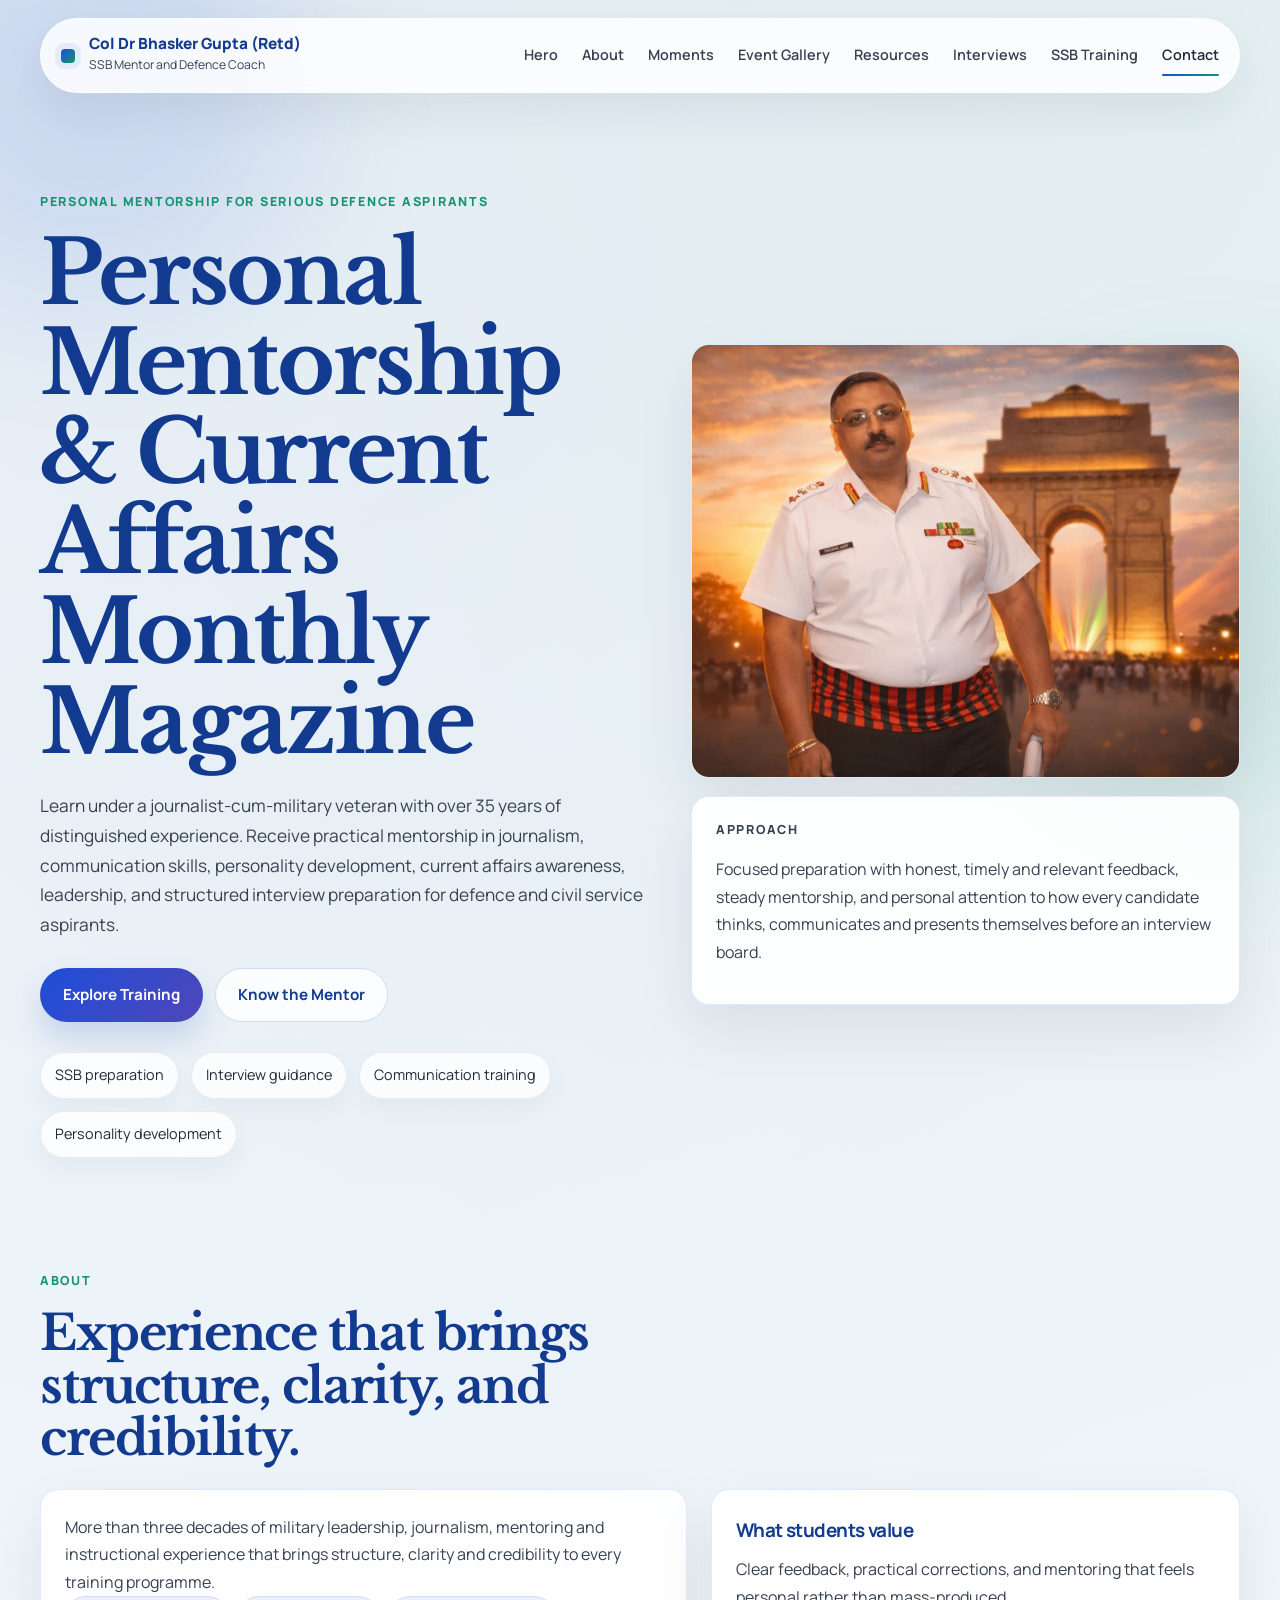
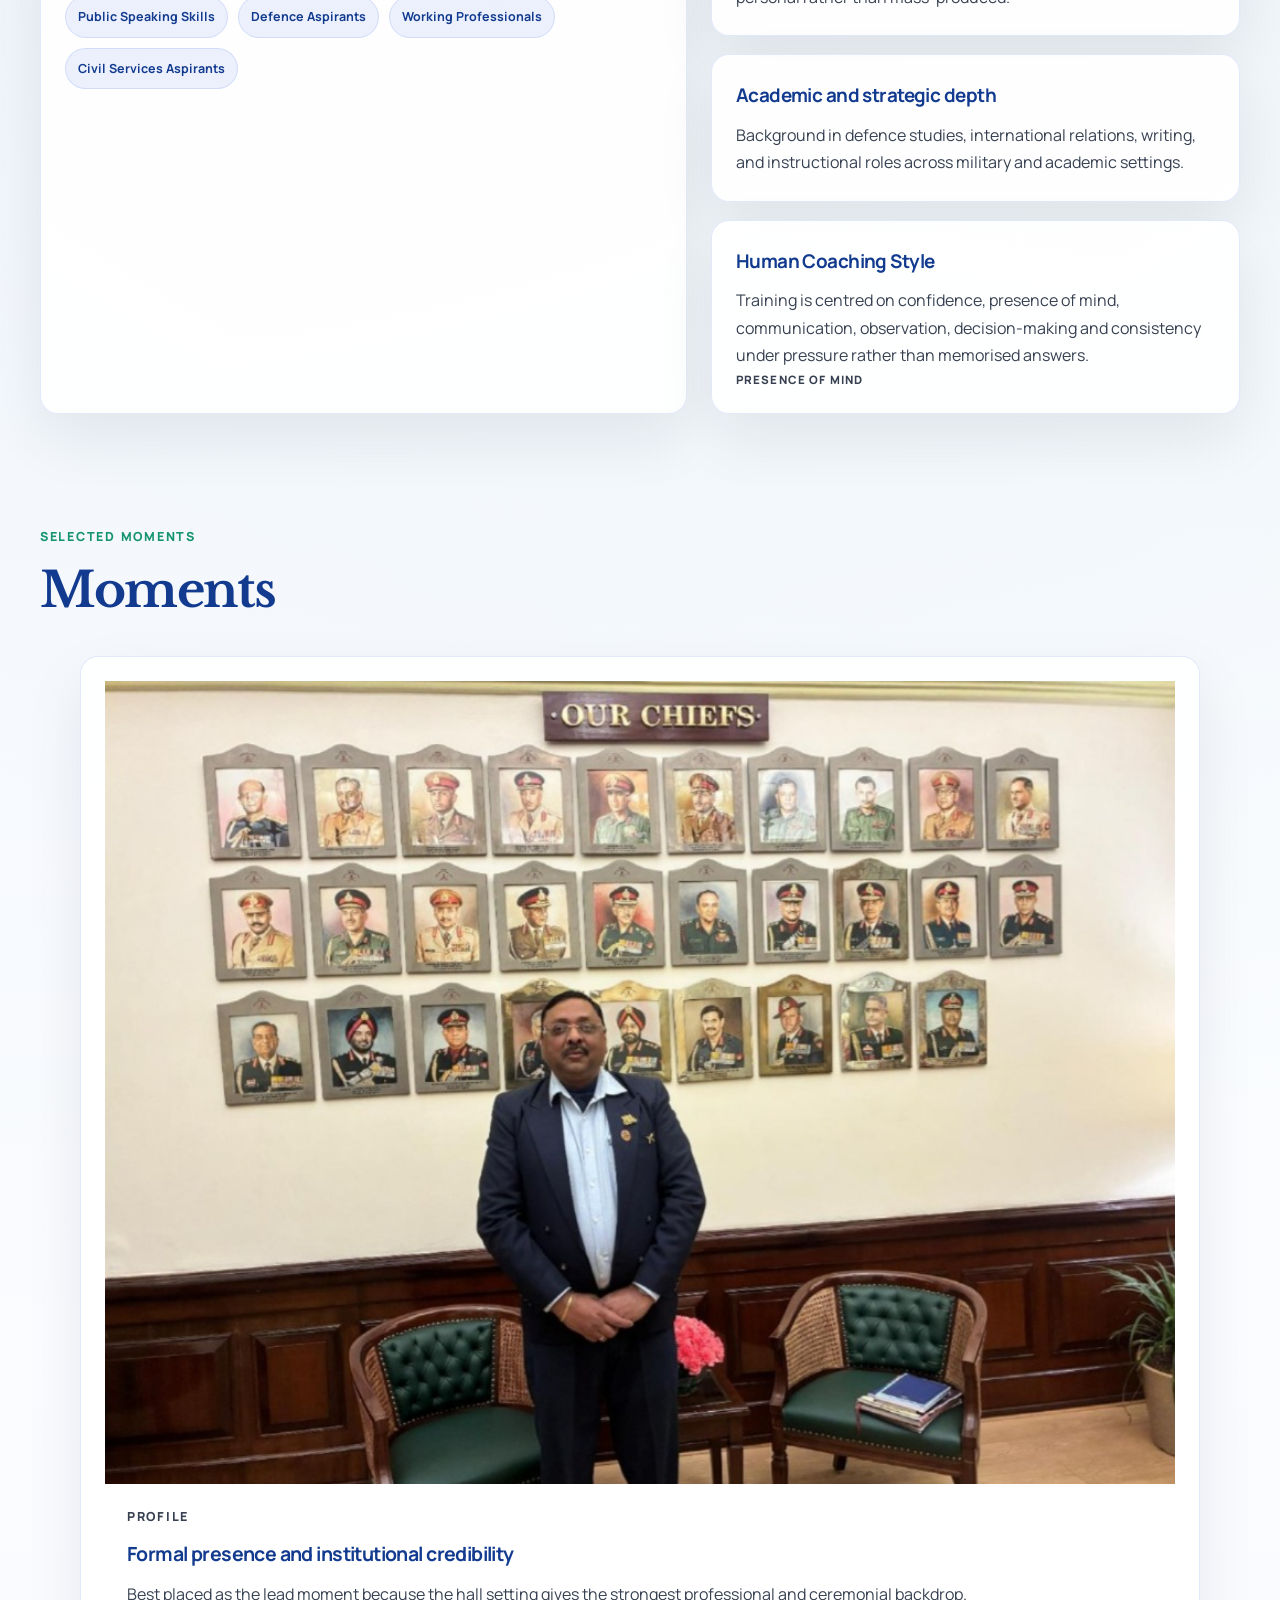
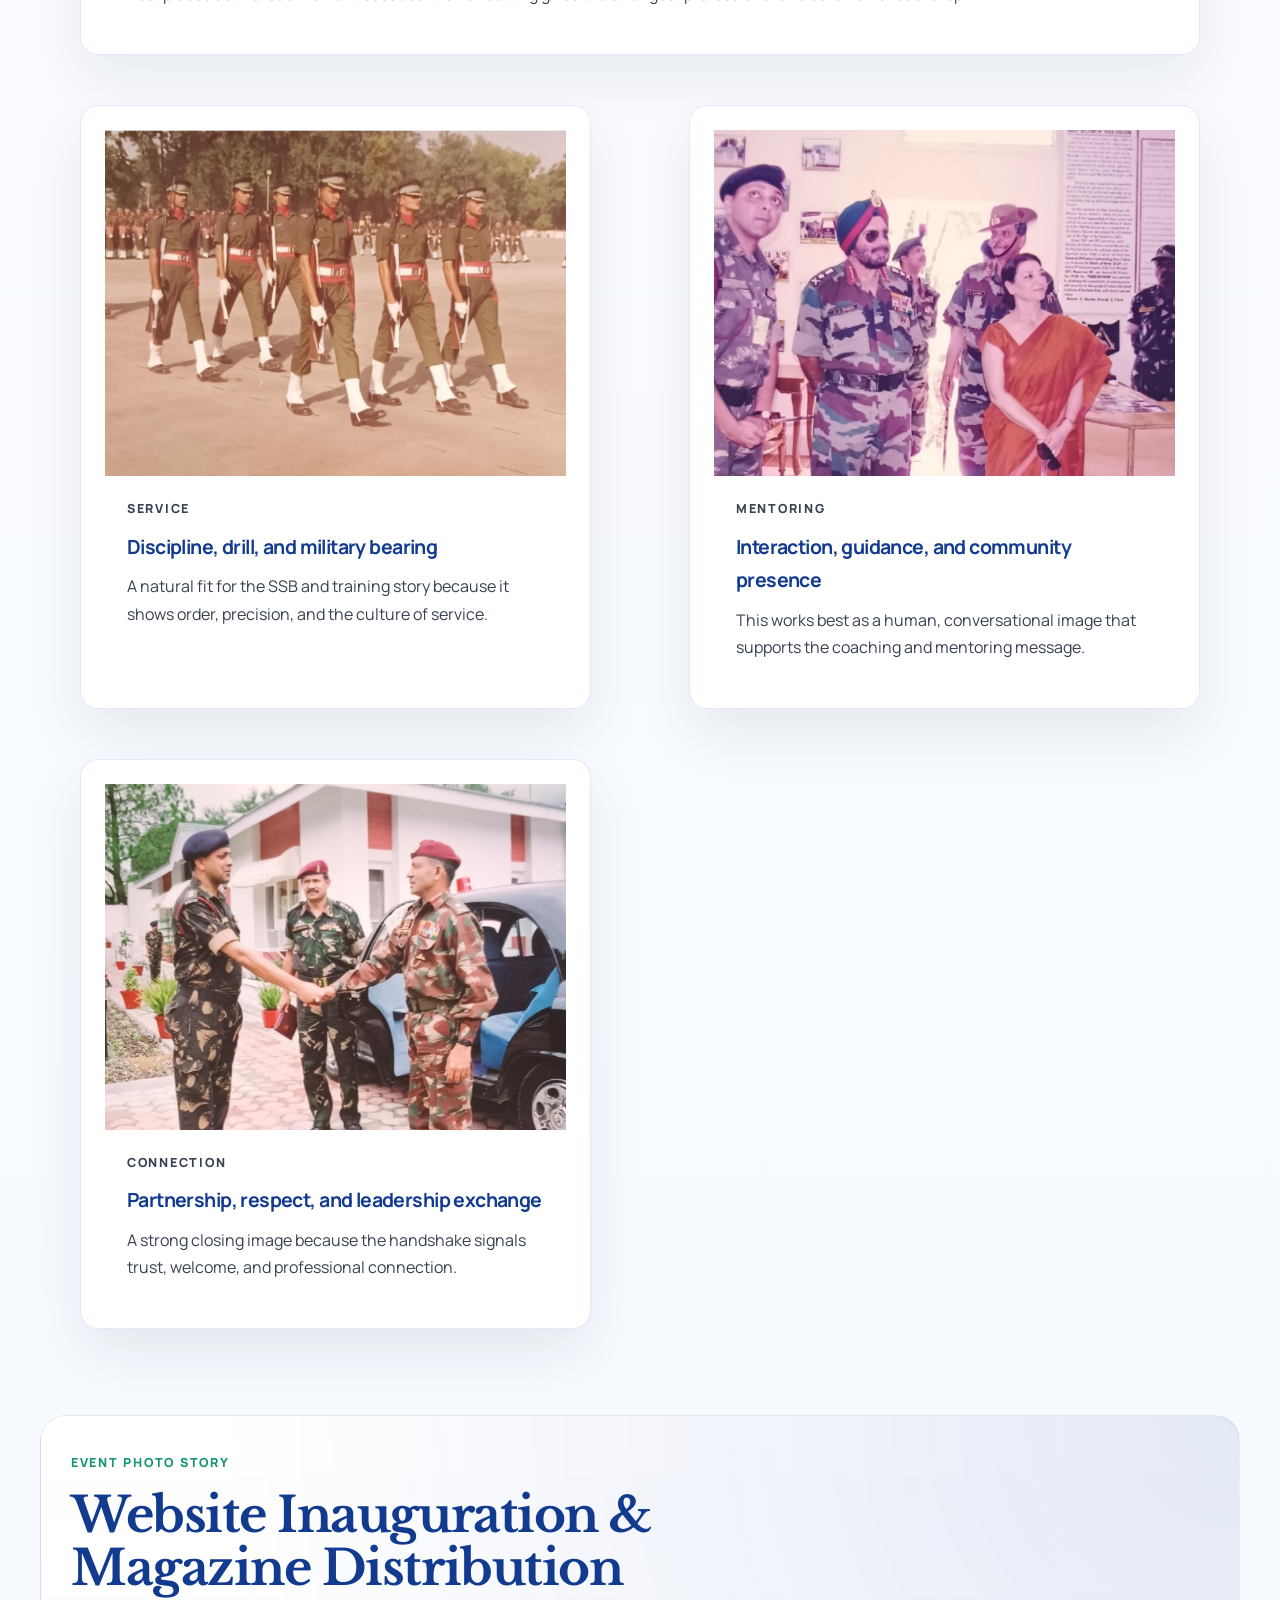
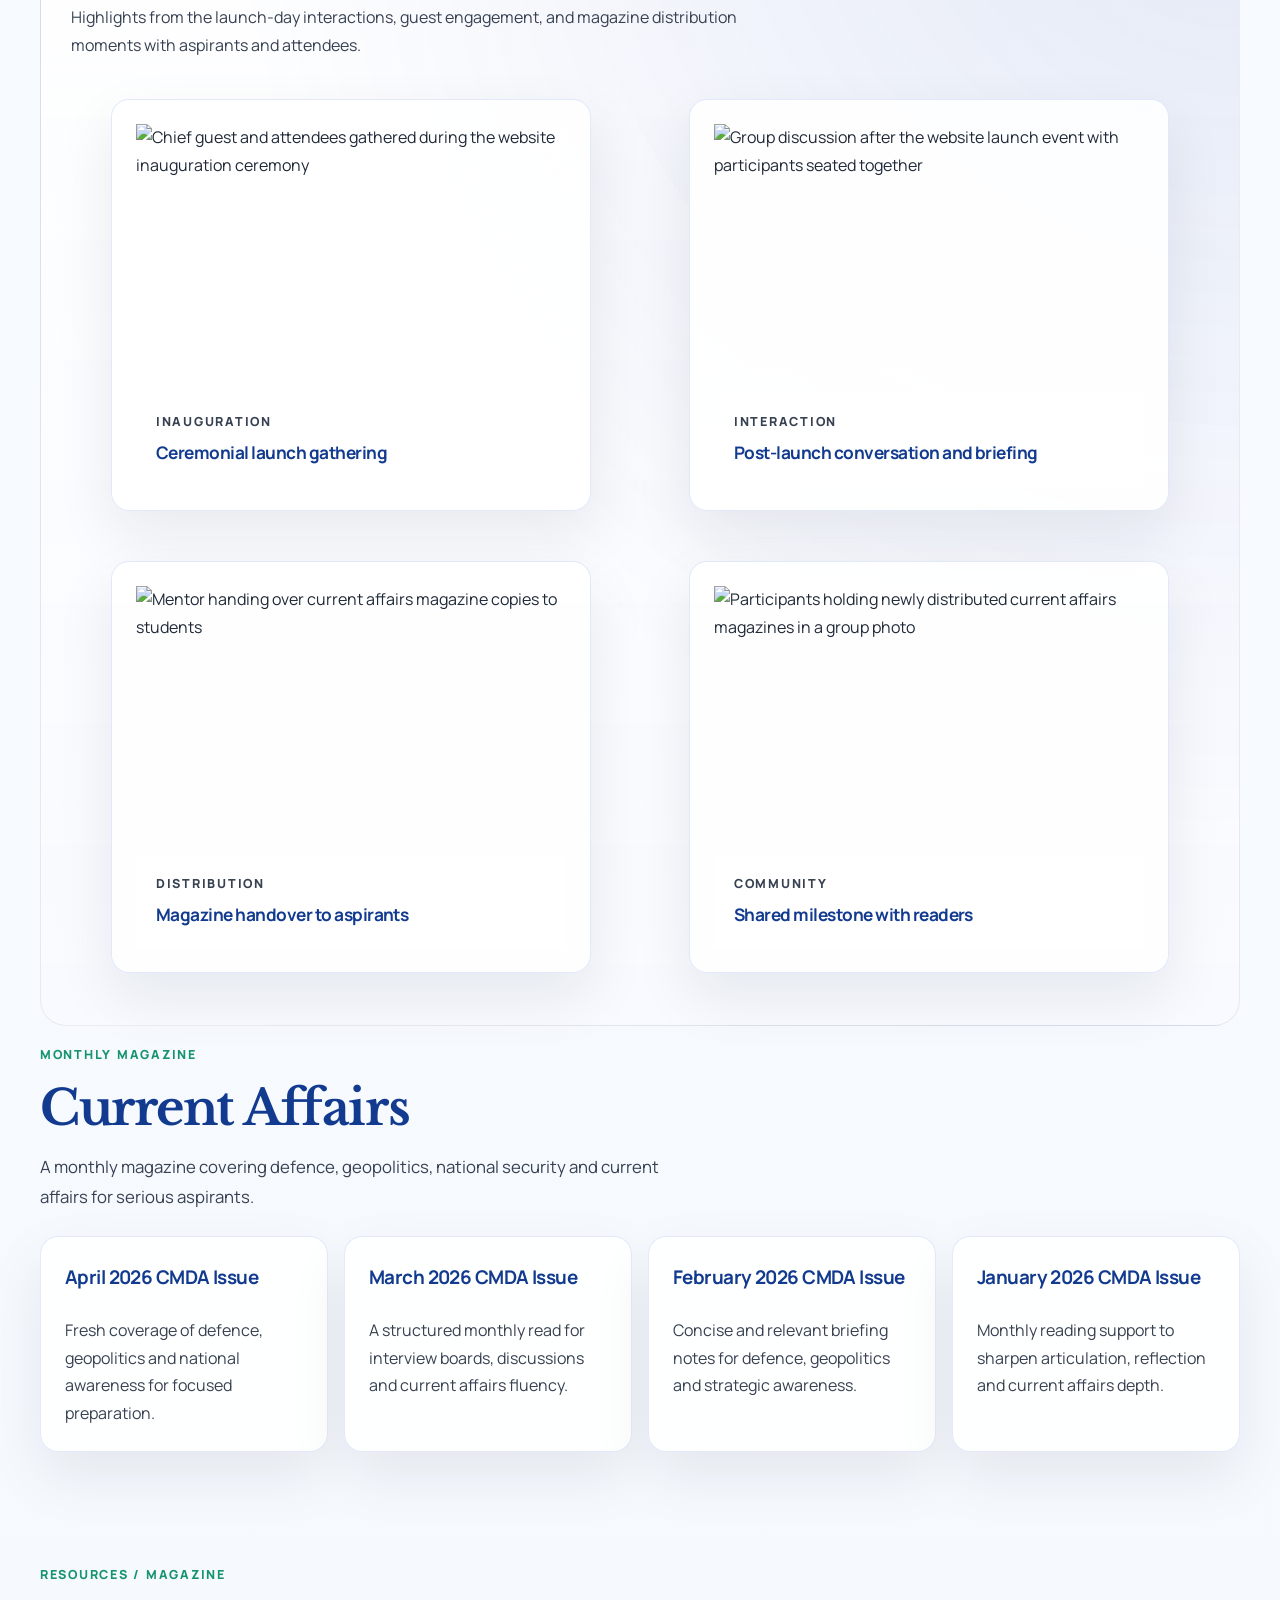
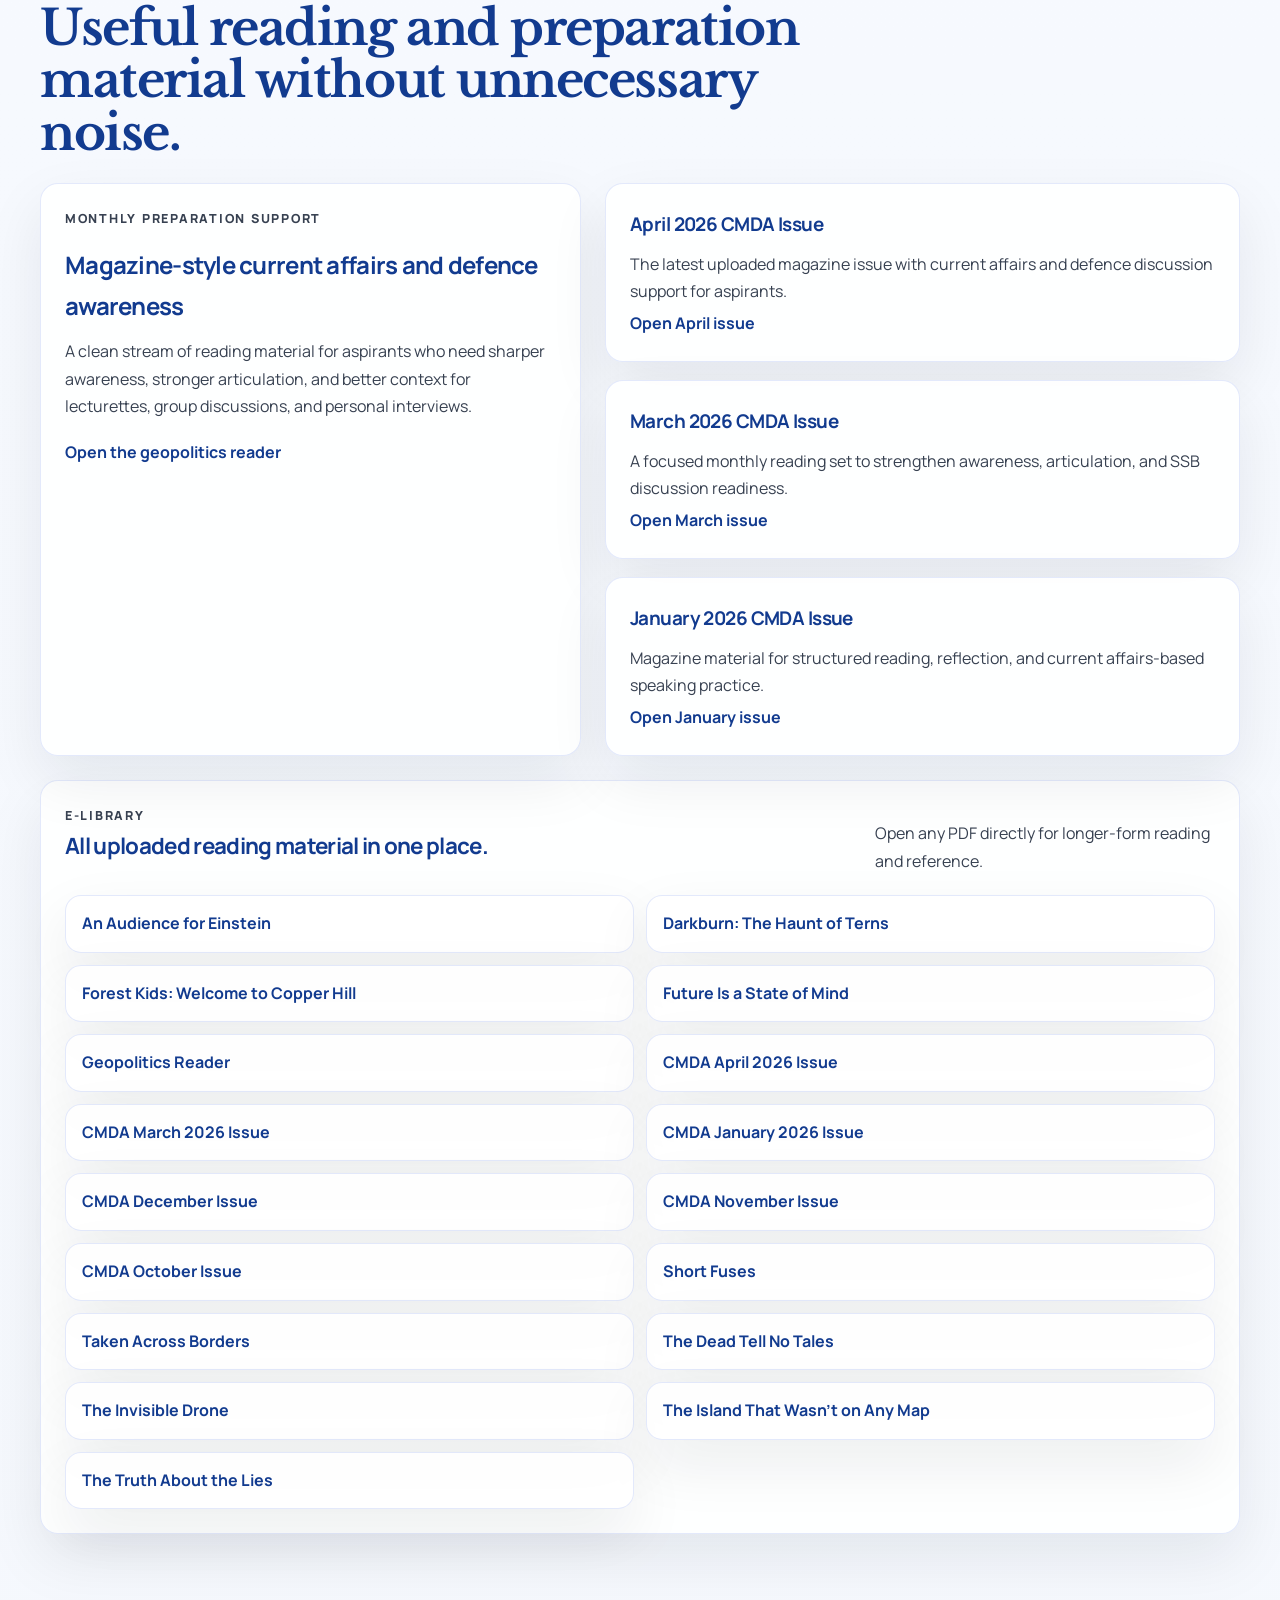
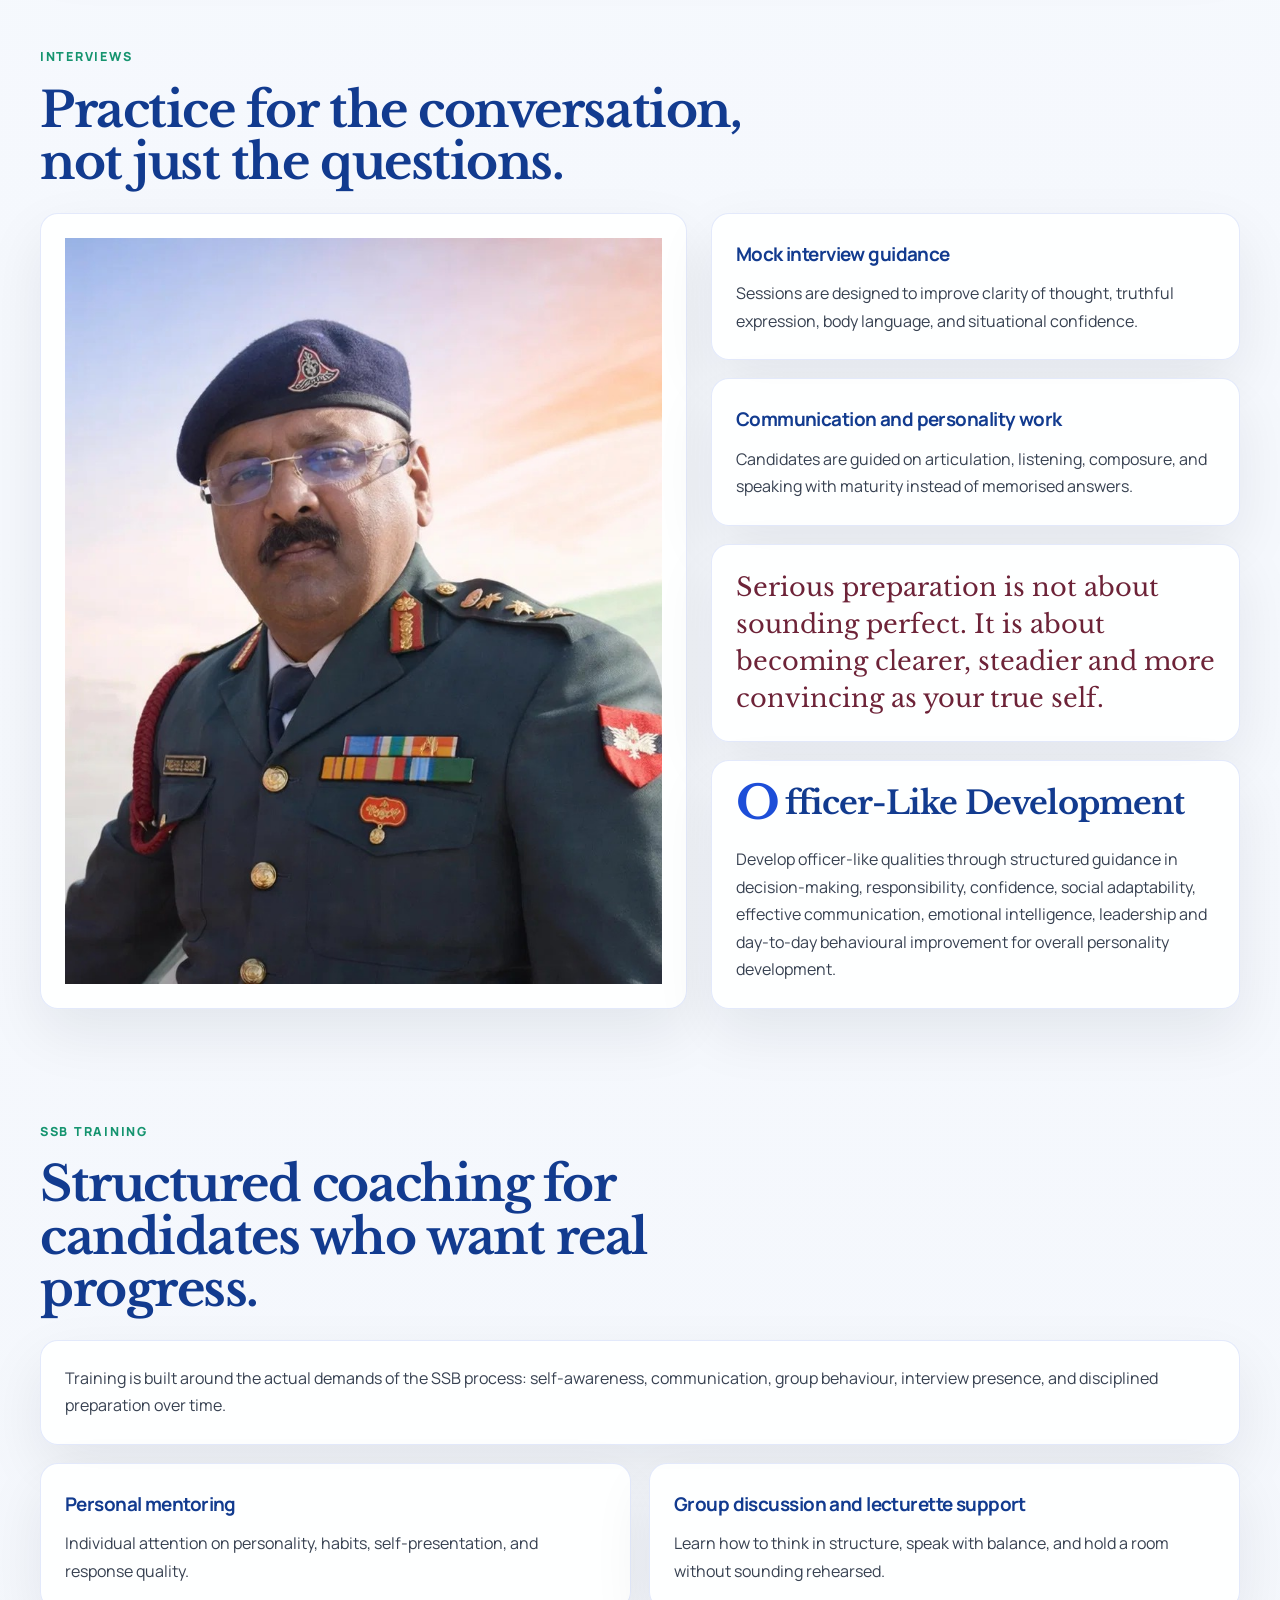
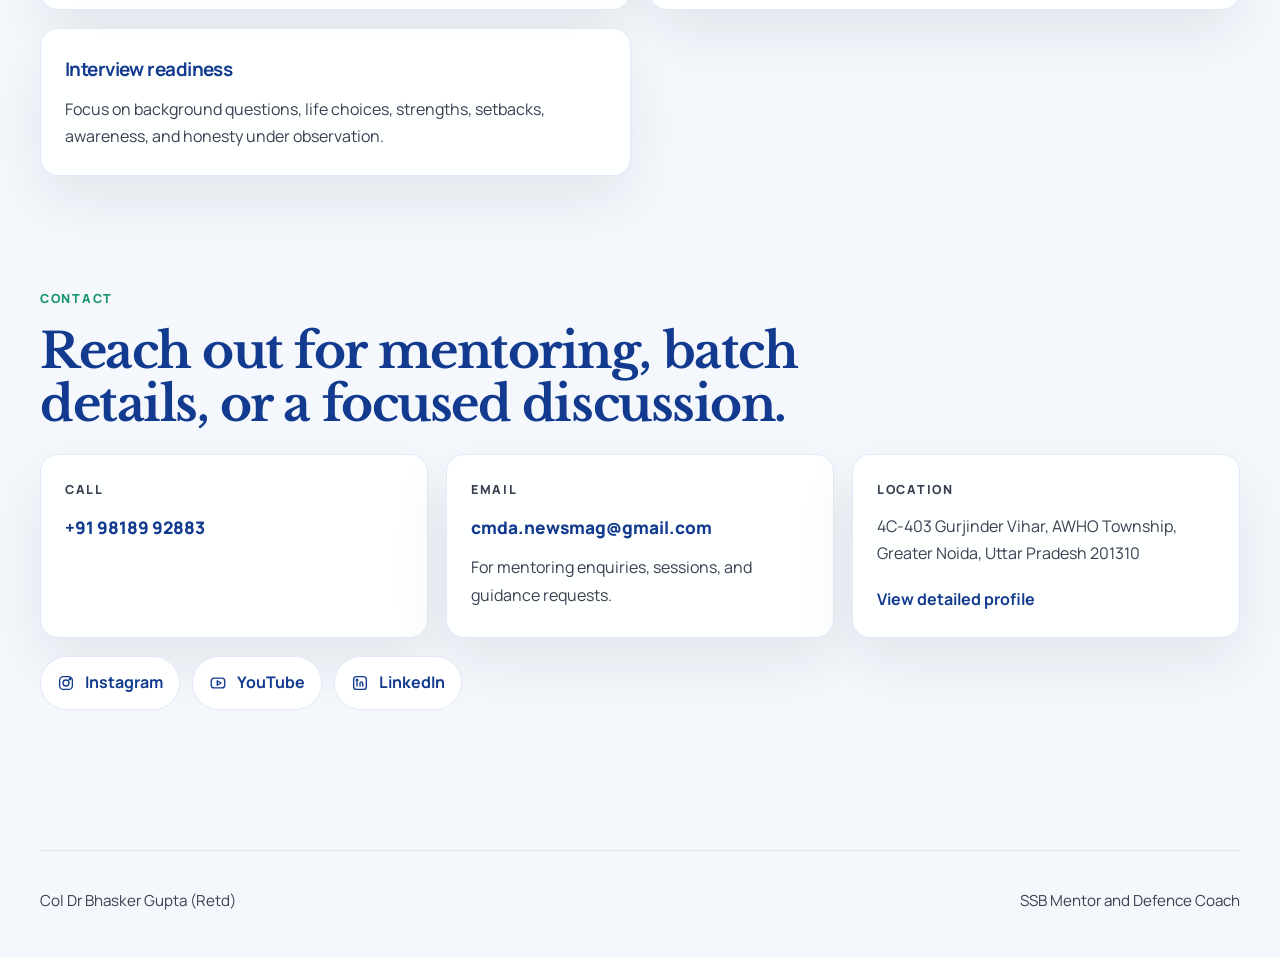
==== index.html @ 3f0e27e3 "Add inauguration and magazine distribution gallery section" ====
<!doctype html>
<html lang="en">
  <head>
    <meta charset="utf-8" />
    <meta name="viewport" content="width=device-width, initial-scale=1" />
    <title>Col Dr Bhasker Gupta (Retd) | SSB Mentor &amp; Defence Coach</title>
    <meta
      name="description"
      content="Premium defence coaching website for Col Dr Bhasker Gupta (Retd), focused on SSB preparation, interview guidance, communication training, and personality development."
    />
    <link rel="preconnect" href="https://fonts.googleapis.com" />
    <link rel="preconnect" href="https://fonts.gstatic.com" crossorigin />
    <link
      href="https://fonts.googleapis.com/css2?family=Libre+Baskerville:wght@400;700&family=Manrope:wght@400;500;600;700;800&display=swap"
      rel="stylesheet"
    />
    <link rel="stylesheet" href="styles.css" />
  </head>
  <body>
    <div class="page-shell">
      <header class="site-header">
        <a class="brand" href="#hero" aria-label="Col Dr Bhasker Gupta home">
          <span class="brand-mark"></span>
          <span class="brand-text">
            <strong>Col Dr Bhasker Gupta (Retd)</strong>
            <span>SSB Mentor and Defence Coach</span>
          </span>
        </a>

        <nav class="site-nav" aria-label="Primary navigation">
          <a href="#hero">Hero</a>
          <a href="#about">About</a>
          <a href="#moments">Moments</a>
          <a href="#inauguration-gallery">Event Gallery</a>
          <a href="#resources">Resources</a>
          <a href="#interviews">Interviews</a>
          <a href="#training">SSB Training</a>
          <a href="#contact">Contact</a>
        </nav>

      </header>

      <main>
        <section id="hero" class="hero-section reveal">
          <div class="hero-copy">
            <p class="eyebrow">Personal mentorship for serious defence aspirants</p>
            <h1>Personal Mentorship &amp; Current Affairs Monthly Magazine</h1>
            <p class="hero-lead">
              Learn under a journalist-cum-military veteran with over 35 years
              of distinguished experience. Receive practical mentorship in
              journalism, communication skills, personality development,
              current affairs awareness, leadership, and structured interview
              preparation for defence and civil service aspirants.
            </p>

            <div class="hero-actions">
              <a class="button button-primary" href="#training">Explore Training</a>
              <a class="button button-secondary" href="#about">Know the Mentor</a>
            </div>

            <div class="hero-notes" aria-label="Key focus areas">
              <span>SSB preparation</span>
              <span>Interview guidance</span>
              <span>Communication training</span>
              <span>Personality development</span>
            </div>
          </div>

          <div class="hero-visual">
            <div class="portrait-card">
              <img
                src="images/profile.jpeg"
                alt="Col Dr Bhasker Gupta (Retd) in military uniform"
              />
              <div class="portrait-caption">
                <p>Guidance shaped by service, teaching, and defence studies.</p>
              </div>
            </div>

            <aside class="hero-side-note">
              <p class="mini-label">Approach</p>
              <p>
                Focused preparation with honest, timely and relevant feedback,
                steady mentorship, and personal attention to how every
                candidate thinks, communicates and presents themselves before
                an interview board.
              </p>
            </aside>
          </div>
        </section>

        <section id="about" class="about-section reveal">
          <div class="section-heading">
            <p class="eyebrow">About</p>
            <h2>Experience that brings structure, clarity, and credibility.</h2>
          </div>

          <div class="about-grid">
            <article class="about-story card">
              <p>
                More than three decades of military leadership, journalism,
                mentoring and instructional experience that brings structure,
                clarity and credibility to every training programme.
              </p>
              <div class="tag-list" aria-label="Audience groups">
                <span>Public Speaking Skills</span>
                <span>Defence Aspirants</span>
                <span>Working Professionals</span>
                <span>Civil Services Aspirants</span>
              </div>
            </article>

            <div class="about-details">
              <article class="detail-card card">
                <h3>What students value</h3>
                <p>
                  Clear feedback, practical corrections, and mentoring that feels
                  personal rather than mass-produced.
                </p>
              </article>
              <article class="detail-card card accent-emerald">
                <h3>Academic and strategic depth</h3>
                <p>
                  Background in defence studies, international relations, writing,
                  and instructional roles across military and academic settings.
                </p>
              </article>
              <article class="detail-card card accent-maroon">
                <h3>Human Coaching Style</h3>
                <p>
                  Training is centred on confidence, presence of mind,
                  communication, observation, decision-making and consistency
                  under pressure rather than memorised answers.
                </p>
                <p class="card-note">Presence of Mind</p>
              </article>
            </div>
          </div>
        </section>

        <section id="moments" class="moments-section reveal">
          <div class="section-heading">
            <p class="eyebrow">Selected Moments</p>
            <h2>Moments</h2>
          </div>

          <div class="moments-grid">
            <figure class="moment-card card featured">
              <img
                src="images/hall.jpeg"
                alt="Col Dr Bhasker Gupta standing in a hall with portraits of chiefs behind him"
                loading="lazy"
              />
              <figcaption>
                <p class="mini-label">Profile</p>
                <h3>Formal presence and institutional credibility</h3>
                <p>
                  Best placed as the lead moment because the hall setting gives the
                  strongest professional and ceremonial backdrop.
                </p>
              </figcaption>
            </figure>

            <figure class="moment-card card">
              <img
                src="images/army.jpeg"
                alt="Cadets marching in formation during a military parade"
                loading="lazy"
              />
              <figcaption>
                <p class="mini-label">Service</p>
                <h3>Discipline, drill, and military bearing</h3>
                <p>
                  A natural fit for the SSB and training story because it shows order,
                  precision, and the culture of service.
                </p>
              </figcaption>
            </figure>

            <figure class="moment-card card">
              <img
                src="images/group%20(1).jpeg"
                alt="Bhasker Gupta with officers and a civilian guest in an indoor setting"
                loading="lazy"
              />
              <figcaption>
                <p class="mini-label">Mentoring</p>
                <h3>Interaction, guidance, and community presence</h3>
                <p>
                  This works best as a human, conversational image that supports the
                  coaching and mentoring message.
                </p>
              </figcaption>
            </figure>

            <figure class="moment-card card">
              <img
                src="images/hand.jpeg"
                alt="Handshake between two uniformed officers beside a vehicle"
                loading="lazy"
              />
              <figcaption>
                <p class="mini-label">Connection</p>
                <h3>Partnership, respect, and leadership exchange</h3>
                <p>
                  A strong closing image because the handshake signals trust, welcome,
                  and professional connection.
                </p>
              </figcaption>
            </figure>
          </div>
        </section>

        <section id="inauguration-gallery" class="event-gallery-section reveal">
          <div class="section-heading">
            <p class="eyebrow">Event Photo Story</p>
            <h2>Website Inauguration &amp; Magazine Distribution</h2>
            <p class="section-copy">
              Highlights from the launch-day interactions, guest engagement, and
              magazine distribution moments with aspirants and attendees.
            </p>
          </div>

          <div class="event-gallery-grid">
            <figure class="event-photo-card card">
              <img
                src="images/website-inauguration-01.jpeg"
                alt="Chief guest and attendees gathered during the website inauguration ceremony"
                loading="lazy"
              />
              <figcaption>
                <p class="mini-label">Inauguration</p>
                <h3>Ceremonial launch gathering</h3>
              </figcaption>
            </figure>

            <figure class="event-photo-card card">
              <img
                src="images/website-inauguration-02.jpeg"
                alt="Group discussion after the website launch event with participants seated together"
                loading="lazy"
              />
              <figcaption>
                <p class="mini-label">Interaction</p>
                <h3>Post-launch conversation and briefing</h3>
              </figcaption>
            </figure>

            <figure class="event-photo-card card">
              <img
                src="images/magazine-distribution-01.jpeg"
                alt="Mentor handing over current affairs magazine copies to students"
                loading="lazy"
              />
              <figcaption>
                <p class="mini-label">Distribution</p>
                <h3>Magazine handover to aspirants</h3>
              </figcaption>
            </figure>

            <figure class="event-photo-card card">
              <img
                src="images/magazine-distribution-02.jpeg"
                alt="Participants holding newly distributed current affairs magazines in a group photo"
                loading="lazy"
              />
              <figcaption>
                <p class="mini-label">Community</p>
                <h3>Shared milestone with readers</h3>
              </figcaption>
            </figure>
          </div>
        </section>

        <section id="current-affairs" class="current-affairs-section reveal">
          <div class="section-heading">
            <p class="eyebrow">Monthly Magazine</p>
            <h2>Current Affairs</h2>
            <p class="section-copy lead">
              A monthly magazine covering defence, geopolitics, national
              security and current affairs for serious aspirants.
            </p>
          </div>

          <div class="current-affairs-grid">
            <article class="issue-card card">
              <h3>April 2026 CMDA Issue</h3>
              <p>
                Fresh coverage of defence, geopolitics and national awareness
                for focused preparation.
              </p>
            </article>

            <article class="issue-card card accent-indigo">
              <h3>March 2026 CMDA Issue</h3>
              <p>
                A structured monthly read for interview boards, discussions and
                current affairs fluency.
              </p>
            </article>

            <article class="issue-card card accent-emerald">
              <h3>February 2026 CMDA Issue</h3>
              <p>
                Concise and relevant briefing notes for defence, geopolitics and
                strategic awareness.
              </p>
            </article>

            <article class="issue-card card accent-maroon">
              <h3>January 2026 CMDA Issue</h3>
              <p>
                Monthly reading support to sharpen articulation, reflection and
                current affairs depth.
              </p>
            </article>
          </div>
        </section>

        <section id="resources" class="resources-section reveal">
          <div class="section-heading">
            <p class="eyebrow">Resources / Magazine</p>
            <h2>Useful reading and preparation material without unnecessary noise.</h2>
          </div>

          <div class="resource-layout">
            <article class="resource-feature card">
              <p class="mini-label">Monthly preparation support</p>
              <h3>Magazine-style current affairs and defence awareness</h3>
              <p>
                A clean stream of reading material for aspirants who need sharper
                awareness, stronger articulation, and better context for lecturettes,
                group discussions, and personal interviews.
              </p>
              <a class="text-link" href="pdfs/GEOPOLITICS READER(1).pdf" target="_blank" rel="noopener">
                Open the geopolitics reader
              </a>
            </article>

            <div class="resource-list">
              <article class="resource-card card">
                <h3>April 2026 CMDA Issue</h3>
                <p>
                  The latest uploaded magazine issue with current affairs and defence
                  discussion support for aspirants.
                </p>
                <a class="text-link" href="pdfs/4_CMDA April-206 issue-28-03-2026.pdf" target="_blank" rel="noopener">Open April issue</a>
              </article>
              <article class="resource-card card accent-indigo">
                <h3>March 2026 CMDA Issue</h3>
                <p>
                  A focused monthly reading set to strengthen awareness, articulation,
                  and SSB discussion readiness.
                </p>
                <a class="text-link" href="pdfs/CMDA March Issue final 26 FEB - pdf.pdf" target="_blank" rel="noopener">Open March issue</a>
              </article>
              <article class="resource-card card accent-rose">
                <h3>January 2026 CMDA Issue</h3>
                <p>
                  Magazine material for structured reading, reflection, and current
                  affairs-based speaking practice.
                </p>
                <a class="text-link" href="pdfs/JAN2026_ CMDA_Newmag.pdf" target="_blank" rel="noopener">Open January issue</a>
              </article>
            </div>
          </div>

          <article id="e-library" class="library-panel card">
            <div class="library-header">
              <div>
                <p class="eyebrow">E-Library</p>
                <h3>All uploaded reading material in one place.</h3>
              </div>
              <p class="library-note">
                Open any PDF directly for longer-form reading and reference.
              </p>
            </div>

            <div class="library-grid">
              <a class="library-link" href="pdfs/an-audience-for-einstein-obooko.pdf" target="_blank" rel="noopener">
                An Audience for Einstein
              </a>
              <a class="library-link" href="pdfs/darkburn-book-4-the-haunt-of-terns-obooko.pdf" target="_blank" rel="noopener">
                Darkburn: The Haunt of Terns
              </a>
              <a class="library-link" href="pdfs/forest-kids-welcome-to-copper-hill-obooko.pdf" target="_blank" rel="noopener">
                Forest Kids: Welcome to Copper Hill
              </a>
              <a class="library-link" href="pdfs/future-is-a-state-of-mind-obooko.pdf" target="_blank" rel="noopener">
                Future Is a State of Mind
              </a>
              <a class="library-link" href="pdfs/GEOPOLITICS READER(1).pdf" target="_blank" rel="noopener">
                Geopolitics Reader
              </a>
              <a class="library-link" href="pdfs/4_CMDA April-206 issue-28-03-2026.pdf" target="_blank" rel="noopener">
                CMDA April 2026 Issue
              </a>
              <a class="library-link" href="pdfs/CMDA March Issue final 26 FEB - pdf.pdf" target="_blank" rel="noopener">
                CMDA March 2026 Issue
              </a>
              <a class="library-link" href="pdfs/JAN2026_ CMDA_Newmag.pdf" target="_blank" rel="noopener">
                CMDA January 2026 Issue
              </a>
              <a class="library-link" href="pdfs/DEC_CMDA_Newmag.pdf" target="_blank" rel="noopener">
                CMDA December Issue
              </a>
              <a class="library-link" href="pdfs/NOV_CMDA_Newmag.pdf" target="_blank" rel="noopener">
                CMDA November Issue
              </a>
              <a class="library-link" href="pdfs/OCT_CMDA_Newmag.pdf" target="_blank" rel="noopener">
                CMDA October Issue
              </a>
              <a class="library-link" href="pdfs/ShortFuses-obooko-thr0186.pdf" target="_blank" rel="noopener">
                Short Fuses
              </a>
              <a class="library-link" href="pdfs/taken-across-borders-obooko.pdf" target="_blank" rel="noopener">
                Taken Across Borders
              </a>
              <a class="library-link" href="pdfs/the-dead-tell-no-tales-obooko.pdf" target="_blank" rel="noopener">
                The Dead Tell No Tales
              </a>
              <a class="library-link" href="pdfs/The-Invisible-Drone-obooko.pdf" target="_blank" rel="noopener">
                The Invisible Drone
              </a>
              <a class="library-link" href="pdfs/the-island-that-wasnt-on-any-map-obooko.pdf" target="_blank" rel="noopener">
                The Island That Wasn't on Any Map
              </a>
              <a class="library-link" href="pdfs/the-truth-about-the-lies-obooko.pdf" target="_blank" rel="noopener">
                The Truth About the Lies
              </a>
            </div>
          </article>
        </section>

        <section id="interviews" class="interviews-section reveal">
          <div class="section-heading">
            <p class="eyebrow">Interviews</p>
            <h2>Practice for the conversation, not just the questions.</h2>
          </div>

          <div class="interview-grid">
            <div class="interview-visual card">
              <img
                src="images/intro.jpeg"
                alt="Col Dr Bhasker Gupta (Retd) portrait with India Gate backdrop"
              />
            </div>

            <div class="interview-content">
              <article class="card">
                <h3>Mock interview guidance</h3>
                <p>
                  Sessions are designed to improve clarity of thought, truthful
                  expression, body language, and situational confidence.
                </p>
              </article>
              <article class="card accent-emerald">
                <h3>Communication and personality work</h3>
                <p>
                  Candidates are guided on articulation, listening, composure, and
                  speaking with maturity instead of memorised answers.
                </p>
              </article>
              <article class="card">
                <blockquote>
                  Serious preparation is not about sounding perfect. It is about
                  becoming clearer, steadier and more convincing as your true
                  self.
                </blockquote>
              </article>
              <article class="card accent-indigo officer-card">
                <h3><span class="dropcap">O</span>fficer-Like Development</h3>
                <p>
                  Develop officer-like qualities through structured guidance in
                  decision-making, responsibility, confidence, social
                  adaptability, effective communication, emotional intelligence,
                  leadership and day-to-day behavioural improvement for overall
                  personality development.
                </p>
              </article>
            </div>
          </div>
        </section>

        <section id="training" class="training-section reveal">
          <div class="section-heading">
            <p class="eyebrow">SSB Training</p>
            <h2>Structured coaching for candidates who want real progress.</h2>
          </div>

          <div class="training-grid">
            <article class="training-intro card">
              <p>
                Training is built around the actual demands of the SSB process:
                self-awareness, communication, group behaviour, interview presence,
                and disciplined preparation over time.
              </p>
            </article>

            <article class="training-card card">
              <h3>Personal mentoring</h3>
              <p>
                Individual attention on personality, habits, self-presentation, and
                response quality.
              </p>
            </article>
            <article class="training-card card accent-indigo">
              <h3>Group discussion and lecturette support</h3>
              <p>
                Learn how to think in structure, speak with balance, and hold a room
                without sounding rehearsed.
              </p>
            </article>
            <article class="training-card card accent-maroon">
              <h3>Interview readiness</h3>
              <p>
                Focus on background questions, life choices, strengths, setbacks,
                awareness, and honesty under observation.
              </p>
            </article>
          </div>
        </section>

        <section id="contact" class="contact-section reveal">
          <div class="section-heading">
            <p class="eyebrow">Contact</p>
            <h2>Reach out for mentoring, batch details, or a focused discussion.</h2>
          </div>

          <div class="contact-grid">
            <article class="contact-card card">
              <p class="mini-label">Call</p>
              <a class="contact-link" href="tel:+919818992883">+91 98189 92883</a>
            </article>

            <article class="contact-card card accent-emerald">
              <p class="mini-label">Email</p>
              <a class="contact-link" href="mailto:cmda.newsmag@gmail.com">cmda.newsmag@gmail.com</a>
              <p class="contact-note">For mentoring enquiries, sessions, and guidance requests.</p>
            </article>

            <article class="contact-card card accent-indigo">
              <p class="mini-label">Location</p>
              <p class="contact-address">
                4C-403 Gurjinder Vihar, AWHO Township, Greater Noida, Uttar Pradesh 201310
              </p>
              <a class="text-link" href="bio.html">View detailed profile</a>
            </article>
          </div>

          <div class="social-links" aria-label="Social profiles">
            <a class="social-link" href="https://www.instagram.com/cmda.newsmag?igsh=cGYxbjd5dHB4bTIz" target="_blank" rel="noopener noreferrer" aria-label="Instagram">
              <svg viewBox="0 0 24 24" aria-hidden="true">
                <rect x="3.5" y="3.5" width="17" height="17" rx="5"></rect>
                <circle cx="12" cy="12" r="4"></circle>
                <circle cx="17.2" cy="6.8" r="1"></circle>
              </svg>
              <span>Instagram</span>
            </a>
            <a class="social-link" href="https://youtube.com/@coloneldrbhaskerguptaret-dw2mz?si=L4wlUFksmIxPOQcJ" target="_blank" rel="noopener noreferrer" aria-label="YouTube">
              <svg viewBox="0 0 24 24" aria-hidden="true">
                <rect x="3" y="5.5" width="18" height="13" rx="4"></rect>
                <path d="M11 9l5 3-5 3V9z"></path>
              </svg>
              <span>YouTube</span>
            </a>
            <a class="social-link" href="https://www.linkedin.com/in/bhasker-gupta-a6364b60?utm_source=share_via&utm_content=profile&utm_medium=member_android" target="_blank" rel="noopener noreferrer" aria-label="LinkedIn">
              <svg viewBox="0 0 24 24" aria-hidden="true">
                <rect x="3.5" y="3.5" width="17" height="17" rx="4"></rect>
                <path d="M8 10.5V16"></path>
                <circle cx="8" cy="8" r="1.1"></circle>
                <path d="M12 16v-3.3c0-1.5.8-2.2 1.8-2.2 1.2 0 1.8.8 1.8 2.2V16"></path>
              </svg>
              <span>LinkedIn</span>
            </a>
          </div>
        </section>
      </main>

      <footer class="site-footer">
        <p>Col Dr Bhasker Gupta (Retd)</p>
        <p>SSB Mentor and Defence Coach</p>
      </footer>
    </div>

    <script src="script.js"></script>
  </body>
</html>
---- styles.css ----
:root {
  --bg: #f8fbff;
  --surface: #ffffff;
  --surface-soft: #f4f7fc;
  --text: #1f2937;
  --muted: #374151;
  --line: rgba(29, 78, 216, 0.12);
  --shadow: 0 24px 60px rgba(15, 23, 42, 0.08);
  --royal: #1d4ed8;
  --royal-deep: #123b8f;
  --emerald: #15946f;
  --indigo: #4f46b8;
  --maroon: #6d2338;
  --yellow: #f2c14e;
  --pink: #de5c8b;
  --max-width: 1200px;
  --radius-lg: 26px;
  --radius-md: 18px;
  --radius-sm: 14px;
}

* {
  box-sizing: border-box;
}

html {
  scroll-behavior: smooth;
}

body {
  margin: 0;
  font-family: "Manrope", "Segoe UI", sans-serif;
  color: var(--text);
  background:
    radial-gradient(circle at top left, rgba(31, 77, 184, 0.08), transparent 28%),
    radial-gradient(circle at top right, rgba(21, 148, 111, 0.08), transparent 26%),
    linear-gradient(180deg, #ffffff 0%, #f7faff 42%, #f4f7fc 100%);
  line-height: 1.72;
  -webkit-font-smoothing: antialiased;
  text-rendering: optimizeLegibility;
}

img {
  display: block;
  max-width: 100%;
}

a {
  color: inherit;
}

.page-shell {
  position: relative;
  overflow: hidden;
}

.page-shell::before,
.page-shell::after {
  content: "";
  position: fixed;
  width: 420px;
  height: 420px;
  border-radius: 50%;
  filter: blur(80px);
  opacity: 0.12;
  pointer-events: none;
  z-index: -1;
}

.page-shell::before {
  top: -120px;
  left: -120px;
  background: var(--royal);
}

.page-shell::after {
  right: -140px;
  bottom: 8%;
  background: var(--emerald);
}

.site-header {
  width: min(var(--max-width), calc(100% - 32px));
  margin: 18px auto 0;
  padding: 16px 20px;
  display: flex;
  align-items: center;
  justify-content: space-between;
  gap: 18px;
  position: sticky;
  top: 14px;
  z-index: 20;
  border: 1px solid rgba(255, 255, 255, 0.75);
  background: rgba(255, 255, 255, 0.82);
  backdrop-filter: blur(18px);
  border-radius: 999px;
  box-shadow: 0 18px 48px rgba(23, 34, 53, 0.08);
}

.brand {
  display: inline-flex;
  align-items: center;
  gap: 14px;
  text-decoration: none;
  min-width: 0;
}

.brand-mark {
  width: 14px;
  height: 14px;
  border-radius: 4px;
  background: linear-gradient(135deg, var(--royal), var(--emerald));
  box-shadow: 0 0 0 6px rgba(31, 77, 184, 0.08);
  flex: 0 0 auto;
}

.brand-text {
  display: grid;
  gap: 2px;
}

.brand-text strong {
  font-size: 0.96rem;
  line-height: 1.2;
}

.brand-text span {
  font-size: 0.76rem;
  color: var(--muted);
}

.site-nav {
  display: flex;
  align-items: center;
  justify-content: center;
  gap: 24px;
  flex-wrap: wrap;
}

.site-nav a {
  position: relative;
  text-decoration: none;
  font-size: 0.9rem;
  font-weight: 600;
  color: var(--muted);
  transition: color 0.24s ease;
}

.site-nav a::after {
  content: "";
  position: absolute;
  left: 0;
  bottom: -8px;
  width: 100%;
  height: 2px;
  border-radius: 999px;
  background: linear-gradient(90deg, var(--royal), var(--emerald));
  transform: scaleX(0);
  transform-origin: left center;
  transition: transform 0.24s ease;
}

.site-nav a:hover,
.site-nav a.active {
  color: var(--text);
}

.site-nav a:hover::after,
.site-nav a.active::after {
  transform: scaleX(1);
}

.button {
  display: inline-flex;
  align-items: center;
  justify-content: center;
  gap: 10px;
  padding: 13px 22px;
  border-radius: 999px;
  border: 1px solid transparent;
  text-decoration: none;
  font-size: 0.95rem;
  font-weight: 700;
  transition:
    transform 0.24s ease,
    box-shadow 0.24s ease,
    background-color 0.24s ease,
    border-color 0.24s ease,
    color 0.24s ease;
}

.button:hover {
  transform: translateY(-1px);
}

.button-primary {
  color: #ffffff;
  background: linear-gradient(135deg, var(--royal), var(--indigo));
  box-shadow: 0 16px 30px rgba(31, 77, 184, 0.18);
}

.button-primary:hover {
  box-shadow: 0 18px 34px rgba(31, 77, 184, 0.24);
}

.button-secondary {
  color: var(--royal-deep);
  border-color: rgba(31, 77, 184, 0.18);
  background: rgba(255, 255, 255, 0.8);
}

.button-secondary:hover {
  border-color: rgba(79, 70, 184, 0.28);
  background: #ffffff;
}

main {
  width: min(var(--max-width), calc(100% - 32px));
  margin: 0 auto;
  padding: 42px 0 84px;
}

section {
  padding: 56px 0;
}

.hero-section {
  min-height: calc(100vh - 150px);
  display: grid;
  grid-template-columns: minmax(0, 1.05fr) minmax(320px, 0.95fr);
  gap: 44px;
  align-items: center;
}

.hero-section h1 {
  max-width: 15ch;
}

.eyebrow,
.mini-label {
  margin: 0 0 16px;
  font-size: 0.78rem;
  font-weight: 800;
  letter-spacing: 0.14em;
  text-transform: uppercase;
}

.eyebrow {
  color: var(--emerald);
}

.mini-label {
  color: var(--royal);
}

h1,
h2,
h3,
blockquote {
  margin: 0;
  color: var(--royal-deep);
}

h1,
h2,
.card h3 {
  letter-spacing: -0.03em;
}

h1,
h2 {
  font-family: "Libre Baskerville", Georgia, serif;
}

h1 {
  max-width: 11ch;
  font-size: clamp(3rem, 7vw, 5.5rem);
  line-height: 1.02;
}

h1 span {
  color: var(--royal);
}

.hero-lead,
.section-heading p + h2 + p,
.card p,
.about-story p,
.hero-side-note p,
.contact-note,
.contact-address {
  color: var(--muted);
}

.lead,
.mono,
.panel p,
.table-row span,
.info-card p,
.book-card p {
  color: var(--muted);
}

.hero-lead {
  max-width: 60ch;
  margin: 24px 0 0;
  font-size: 1.08rem;
}

.hero-actions {
  display: flex;
  flex-wrap: wrap;
  gap: 14px;
  margin-top: 28px;
}

.hero-notes {
  display: flex;
  flex-wrap: wrap;
  gap: 12px;
  margin-top: 30px;
}

.hero-notes span {
  padding: 10px 14px;
  border-radius: 999px;
  background: rgba(255, 255, 255, 0.78);
  border: 1px solid rgba(23, 34, 53, 0.08);
  color: var(--text);
  font-size: 0.9rem;
  box-shadow: 0 10px 25px rgba(23, 34, 53, 0.04);
}

.hero-visual {
  display: grid;
  gap: 18px;
}

.portrait-card,
.card,
.hero-side-note {
  background: rgba(255, 255, 255, 0.88);
  border: 1px solid var(--line);
  box-shadow: var(--shadow);
}

.portrait-card {
  overflow: hidden;
  border-radius: 34px;
}

.portrait-card img,
.interview-visual img {
  width: 100%;
  height: 100%;
  object-fit: cover;
}

.portrait-caption {
  padding: 18px 20px 22px;
  background: linear-gradient(180deg, rgba(255, 255, 255, 0), #ffffff 38%);
}

.portrait-caption p {
  margin: 0;
  color: var(--muted);
}

.hero-side-note {
  padding: 22px 24px;
  border-radius: var(--radius-md);
}

.section-heading {
  max-width: 760px;
  margin-bottom: 28px;
}

.section-heading h2 {
  font-size: clamp(2rem, 4vw, 3.35rem);
  line-height: 1.1;
}

.card {
  border-radius: var(--radius-md);
  padding: 24px;
}

.card h3 {
  font-size: 1.18rem;
  margin-bottom: 10px;
}

.card p {
  margin: 0;
}

.about-grid,
.interview-grid {
  display: grid;
  grid-template-columns: minmax(0, 1.1fr) minmax(300px, 0.9fr);
  gap: 24px;
}

.about-story {
  padding: 30px;
}

.tag-list {
  display: flex;
  flex-wrap: wrap;
  gap: 10px;
}

.tag-list span {
  display: inline-flex;
  align-items: center;
  padding: 9px 12px;
  border-radius: 999px;
  background: rgba(29, 78, 216, 0.08);
  border: 1px solid rgba(29, 78, 216, 0.12);
  color: var(--royal-deep);
  font-size: 0.78rem;
  font-weight: 700;
}

.about-story p + p {
  margin-top: 18px;
}

.about-details,
.interview-content,
.resource-list {
  display: grid;
  gap: 18px;
}

.moments-grid {
  display: grid;
  grid-template-columns: repeat(2, minmax(0, 1fr));
  gap: 18px;
}

.moment-card {
  padding: 0;
  overflow: hidden;
  display: grid;
  align-content: start;
}

.moment-card img {
  width: 100%;
  aspect-ratio: 4 / 3;
  object-fit: cover;
}

.moment-card figcaption {
  display: grid;
  gap: 10px;
  padding: 22px;
}

.moment-card h3 {
  font-size: 1.22rem;
  margin: 0;
}

.moment-card p {
  margin: 0;
}

.moment-card.featured {
  grid-column: 1 / -1;
}

.event-gallery-section {
  margin-top: 14px;
  padding: 36px 30px;
  border-radius: var(--radius-lg);
  background:
    radial-gradient(circle at top right, rgba(31, 77, 184, 0.12), transparent 60%),
    linear-gradient(180deg, rgba(255, 255, 255, 0.94), rgba(248, 250, 255, 0.98));
  border: 1px solid rgba(23, 34, 53, 0.08);
}

.event-gallery-grid {
  display: grid;
  grid-template-columns: repeat(2, minmax(0, 1fr));
  gap: 18px;
}

.event-photo-card {
  padding: 0;
  overflow: hidden;
  position: relative;
}

.event-photo-card img {
  width: 100%;
  aspect-ratio: 16 / 10;
  object-fit: cover;
}

.event-photo-card figcaption {
  display: grid;
  gap: 6px;
  padding: 18px 20px;
  background:
    linear-gradient(180deg, rgba(255, 255, 255, 0.82), rgba(255, 255, 255, 0.94));
}

.event-photo-card h3 {
  margin: 0;
  font-size: 1.08rem;
}

.resource-layout {
  display: grid;
  grid-template-columns: minmax(280px, 0.92fr) minmax(0, 1.08fr);
  gap: 24px;
}

.library-panel {
  margin-top: 24px;
  padding: 30px;
}

.library-header {
  display: flex;
  align-items: end;
  justify-content: space-between;
  gap: 18px;
  margin-bottom: 20px;
}

.library-header h3 {
  font-size: 1.4rem;
}

.library-note {
  max-width: 34ch;
  color: var(--muted);
}

.library-grid {
  display: grid;
  grid-template-columns: repeat(2, minmax(0, 1fr));
  gap: 12px;
}

.library-link {
  display: block;
  padding: 14px 16px;
  border-radius: 14px;
  border: 1px solid rgba(23, 34, 53, 0.08);
  background: rgba(255, 255, 255, 0.78);
  text-decoration: none;
  font-weight: 700;
  color: var(--royal-deep);
  transition:
    transform 0.2s ease,
    border-color 0.2s ease,
    box-shadow 0.2s ease;
}

.library-link:hover {
  transform: translateY(-1px);
  border-color: rgba(31, 77, 184, 0.22);
  box-shadow: 0 12px 24px rgba(23, 34, 53, 0.06);
}

.resource-feature {
  padding: 30px;
  background:
    linear-gradient(180deg, rgba(31, 77, 184, 0.05), rgba(255, 255, 255, 0.88)),
    rgba(255, 255, 255, 0.9);
}

.resource-feature h3 {
  font-size: 1.5rem;
  margin-bottom: 12px;
}

.resource-feature p {
  margin-bottom: 14px;
}

.section-copy {
  max-width: 68ch;
  margin-top: 10px;
}

.current-affairs-section {
  padding-top: 18px;
}

.current-affairs-grid {
  display: grid;
  grid-template-columns: repeat(auto-fit, minmax(220px, 1fr));
  gap: 16px;
}

.issue-card {
  display: grid;
  gap: 14px;
  align-content: start;
}

.issue-card .button {
  justify-self: start;
}

.issue-card p {
  min-height: 4.5em;
}

.text-link {
  display: inline-flex;
  align-items: center;
  gap: 8px;
  margin-top: 4px;
  color: var(--royal-deep);
  font-weight: 700;
  text-decoration: none;
}

.text-link:hover {
  color: var(--indigo);
}

.interview-visual {
  padding: 0;
  overflow: hidden;
  min-height: 100%;
}

.interview-visual img {
  min-height: 100%;
}

blockquote {
  font-family: "Libre Baskerville", Georgia, serif;
  font-size: clamp(1.25rem, 2vw, 1.7rem);
  line-height: 1.45;
  color: var(--maroon);
}

.officer-card {
  display: grid;
  gap: 14px;
  align-content: start;
}

.officer-card h3 {
  font-family: "Libre Baskerville", Georgia, serif;
  font-size: clamp(1.45rem, 2.6vw, 2rem);
  line-height: 1.15;
}

.dropcap {
  float: left;
  margin-right: 6px;
  font-size: 2.9rem;
  line-height: 0.8;
  color: var(--royal);
}

.card-note {
  margin: 0;
  color: var(--royal);
  font-size: 0.72rem;
  font-weight: 800;
  letter-spacing: 0.1em;
  text-transform: uppercase;
}

.training-grid {
  display: grid;
  grid-template-columns: repeat(2, minmax(0, 1fr));
  gap: 18px;
}

.training-intro {
  grid-column: 1 / -1;
  padding: 28px 30px;
}

.contact-grid {
  display: grid;
  grid-template-columns: repeat(3, minmax(0, 1fr));
  gap: 18px;
}

.contact-link {
  display: block;
  width: fit-content;
  text-decoration: none;
  font-size: 1.12rem;
  font-weight: 800;
  color: var(--text);
}

.contact-link + .contact-link,
.contact-card .contact-note,
.contact-card .contact-address,
.contact-card .text-link {
  margin-top: 10px;
}

.site-footer {
  width: min(var(--max-width), calc(100% - 32px));
  margin: 0 auto 28px;
  padding: 22px 0 0;
  display: flex;
  align-items: center;
  justify-content: space-between;
  gap: 16px;
  border-top: 1px solid rgba(23, 34, 53, 0.08);
  color: var(--muted);
  font-size: 0.95rem;
}

.accent-emerald {
  border-color: rgba(21, 148, 111, 0.16);
  background: linear-gradient(180deg, rgba(21, 148, 111, 0.06), rgba(255, 255, 255, 0.92));
}

.accent-indigo {
  border-color: rgba(79, 70, 184, 0.16);
  background: linear-gradient(180deg, rgba(79, 70, 184, 0.06), rgba(255, 255, 255, 0.92));
}

.accent-maroon {
  border-color: rgba(109, 35, 56, 0.16);
  background: linear-gradient(180deg, rgba(109, 35, 56, 0.06), rgba(255, 255, 255, 0.92));
}

.accent-rose {
  border-color: rgba(222, 92, 139, 0.16);
  background: linear-gradient(180deg, rgba(222, 92, 139, 0.06), rgba(255, 255, 255, 0.92));
}

.reveal {
  opacity: 0;
  transform: translateY(28px);
  transition:
    opacity 0.7s ease,
    transform 0.7s ease;
}

.reveal.is-visible {
  opacity: 1;
  transform: translateY(0);
}

.logo,
.brand {
  display: inline-flex;
  align-items: center;
  gap: 14px;
  text-decoration: none;
  min-width: 0;
}

.brand-mark,
.logo-mark {
  width: 14px;
  height: 14px;
  border-radius: 4px;
  background: linear-gradient(135deg, var(--royal), var(--emerald));
  box-shadow: 0 0 0 6px rgba(29, 78, 216, 0.08);
  flex: 0 0 auto;
}

.logo-text,
.brand-text strong {
  font-size: 0.96rem;
  line-height: 1.2;
  font-weight: 800;
  color: var(--royal-deep);
}

.brand-text {
  display: grid;
  gap: 2px;
}

.brand-text span {
  font-size: 0.76rem;
  color: var(--muted);
}

.page-hero {
  display: grid;
  grid-template-columns: minmax(0, 1.05fr) minmax(300px, 0.95fr);
  gap: 24px;
  align-items: start;
}

.page-hero > div:first-child {
  padding-top: 6px;
}

.headline {
  max-width: 11ch;
  font-size: clamp(2.75rem, 6.2vw, 4.95rem);
  line-height: 1.04;
}

.headline span {
  display: block;
  margin-top: 10px;
  color: var(--royal);
}

.lead {
  max-width: 62ch;
  margin: 18px 0 0;
  font-size: 1.05rem;
  line-height: 1.78;
}

.panel,
.card,
.hero-side-note,
.portrait-card,
.book-card,
.info-card,
.contact-card,
.timeline-item,
.stat,
.cta-bar,
.photo-slot,
.hero-mission,
.library-link {
  background: rgba(255, 255, 255, 0.9);
  border: 1px solid var(--line);
  box-shadow: var(--shadow);
  border-radius: var(--radius-md);
  transition:
    transform 0.24s ease,
    box-shadow 0.24s ease,
    border-color 0.24s ease;
}

.panel:hover,
.card:hover,
.hero-side-note:hover,
.portrait-card:hover,
.book-card:hover,
.info-card:hover,
.contact-card:hover,
.timeline-item:hover,
.stat:hover,
.cta-bar:hover,
.photo-slot:hover,
.hero-mission:hover,
.library-link:hover {
  transform: translateY(-4px);
  box-shadow: 0 28px 60px rgba(15, 23, 42, 0.1);
  border-color: rgba(29, 78, 216, 0.18);
}

.panel {
  padding: 26px;
}

.panel.content {
  display: grid;
  gap: 16px;
}

.section-heading,
.section-title {
  max-width: 760px;
  margin-bottom: 24px;
}

.section-heading h2,
.section-title h2,
.cta-bar h2 {
  font-size: clamp(1.9rem, 3.8vw, 3.1rem);
  line-height: 1.08;
}

.card {
  padding: 24px;
}

.hero-side-note {
  padding: 22px 24px;
}

.portrait-card {
  overflow: hidden;
  border-radius: var(--radius-md);
}

.photo-slot {
  overflow: hidden;
  min-height: 100%;
}

.photo-slot img {
  width: 100%;
  height: 100%;
  object-fit: cover;
}

.table-grid,
.info-grid,
.book-grid,
.card-grid,
.timeline,
.form-grid {
  display: grid;
  gap: 16px;
}

.card-grid {
  grid-template-columns: repeat(auto-fit, minmax(220px, 1fr));
}

.table-row {
  display: flex;
  flex-wrap: wrap;
  justify-content: space-between;
  gap: 14px;
  align-items: flex-start;
  padding: 18px 20px;
}

.table-row strong {
  font-size: 0.98rem;
}

.table-row span {
  flex: 1 1 320px;
  text-align: right;
}

.table-row.highlight {
  background: linear-gradient(180deg, rgba(29, 78, 216, 0.08), rgba(255, 255, 255, 0.94));
  border-color: rgba(29, 78, 216, 0.24);
}

.achievement-badge,
.badge {
  display: inline-flex;
  align-items: center;
  gap: 8px;
  padding: 6px 10px;
  border-radius: 999px;
  background: rgba(29, 78, 216, 0.12);
  color: var(--royal-deep);
  font-size: 0.68rem;
  font-weight: 800;
  letter-spacing: 0.08em;
  text-transform: uppercase;
  white-space: nowrap;
}

.info-grid {
  grid-template-columns: repeat(auto-fit, minmax(220px, 1fr));
}

.info-card {
  padding: 22px;
}

.info-card h4,
.book-card h3,
.table-row strong,
.timeline-item h3,
.stat h3 {
  color: var(--royal-deep);
}

.book-grid {
  grid-template-columns: repeat(auto-fit, minmax(240px, 1fr));
}

.book-card h3 {
  font-size: 1.08rem;
  margin-bottom: 10px;
}

.book-card p {
  margin-top: 8px;
  font-weight: 700;
}

.list {
  margin: 0;
  padding-left: 1.2rem;
  display: grid;
  gap: 10px;
  color: var(--muted);
}

.list li::marker {
  color: var(--royal);
}

.social-links {
  display: flex;
  flex-wrap: wrap;
  gap: 12px;
  margin-top: 18px;
}

.social-link {
  display: inline-flex;
  align-items: center;
  gap: 10px;
  padding: 12px 16px;
  border-radius: 999px;
  border: 1px solid var(--line);
  background: rgba(255, 255, 255, 0.92);
  color: var(--royal-deep);
  text-decoration: none;
  font-weight: 700;
  transition:
    transform 0.24s ease,
    box-shadow 0.24s ease,
    border-color 0.24s ease,
    color 0.24s ease;
}

.social-link:hover {
  transform: translateY(-2px);
  border-color: rgba(29, 78, 216, 0.24);
  box-shadow: 0 16px 30px rgba(15, 23, 42, 0.08);
}

.social-link svg {
  width: 18px;
  height: 18px;
  stroke: currentColor;
  fill: none;
  stroke-width: 1.8;
  stroke-linecap: round;
  stroke-linejoin: round;
  flex: 0 0 auto;
}

.cta {
  display: inline-flex;
  align-items: center;
  justify-content: center;
  gap: 10px;
  padding: 13px 22px;
  border-radius: 999px;
  border: 1px solid transparent;
  font: inherit;
  font-size: 0.95rem;
  font-weight: 700;
  text-decoration: none;
  cursor: pointer;
  transition:
    transform 0.24s ease,
    box-shadow 0.24s ease,
    background-color 0.24s ease,
    border-color 0.24s ease,
    color 0.24s ease;
}

.cta:hover {
  transform: translateY(-1px);
}

.cta.solid {
  color: #ffffff;
  background: linear-gradient(135deg, var(--royal), var(--indigo));
  box-shadow: 0 16px 30px rgba(29, 78, 216, 0.18);
}

.cta.solid:hover {
  box-shadow: 0 18px 34px rgba(29, 78, 216, 0.24);
}

.cta.ghost {
  color: var(--royal-deep);
  border-color: rgba(29, 78, 216, 0.16);
  background: rgba(255, 255, 255, 0.84);
}

.cta.ghost:hover {
  border-color: rgba(29, 78, 216, 0.28);
  background: #ffffff;
}

.cta-actions,
.hero-actions {
  display: flex;
  flex-wrap: wrap;
  gap: 12px;
}

.cta-bar {
  display: flex;
  align-items: center;
  justify-content: space-between;
  gap: 20px;
  padding: 28px;
  margin-top: 8px;
  background: linear-gradient(135deg, rgba(29, 78, 216, 0.08), rgba(255, 255, 255, 0.96));
}

.cta-bar h2 {
  max-width: 22ch;
}

.stat-grid {
  display: grid;
  grid-template-columns: repeat(auto-fit, minmax(160px, 1fr));
  gap: 14px;
  margin: 18px 0;
}

.stat {
  text-align: center;
  padding: 18px 14px;
}

.stat h3 {
  margin-bottom: 6px;
  font-size: 2rem;
}

.progress-track {
  width: 100%;
  height: 10px;
  border-radius: 999px;
  background: rgba(15, 23, 42, 0.08);
  overflow: hidden;
}

.progress-bar {
  width: 0;
  height: 100%;
  border-radius: inherit;
  background: linear-gradient(90deg, var(--royal), var(--emerald));
  transition: width 1.2s ease;
}

.timeline {
  gap: 14px;
}

.timeline-item {
  display: grid;
  grid-template-columns: 64px 1fr;
  gap: 16px;
  align-items: start;
  padding: 18px 20px;
}

.timeline-item h4 {
  margin: 0;
  color: var(--royal-deep);
  letter-spacing: 0.12em;
}

.timeline-item h3 {
  margin: 4px 0 6px;
  font-size: 1.2rem;
}

.form-grid {
  grid-template-columns: repeat(2, minmax(0, 1fr));
}

.form-grid input,
.form-grid textarea {
  width: 100%;
  padding: 16px 18px;
  border-radius: 16px;
  border: 1px solid var(--line);
  background: rgba(255, 255, 255, 0.92);
  font: inherit;
  color: var(--text);
  box-shadow: 0 10px 24px rgba(15, 23, 42, 0.04);
  transition:
    border-color 0.24s ease,
    box-shadow 0.24s ease,
    transform 0.24s ease;
}

.form-grid input:focus,
.form-grid textarea:focus {
  outline: none;
  border-color: rgba(29, 78, 216, 0.42);
  box-shadow: 0 0 0 4px rgba(29, 78, 216, 0.08);
}

.form-grid textarea {
  grid-column: 1 / -1;
  min-height: 180px;
  resize: vertical;
}

.form-grid .cta {
  justify-self: start;
}

.footer-links {
  display: flex;
  align-items: center;
  gap: 16px;
  flex-wrap: wrap;
}

.footer-links a {
  color: var(--muted);
  text-decoration: none;
  font-weight: 600;
  transition: color 0.24s ease;
}

.footer-links a:hover {
  color: var(--royal-deep);
}

.mono {
  font-size: 0.92rem;
  letter-spacing: 0.02em;
}

.contact-link {
  color: var(--royal-deep);
  font-size: 1.08rem;
}

.contact-card {
  display: grid;
  gap: 12px;
  align-content: start;
}

.contact-card .contact-note,
.contact-card .contact-address {
  margin: 0;
}

.contact-card .text-link {
  margin-top: 6px;
}

.library-link {
  border-radius: 16px;
}

.library-link:hover {
  transform: translateY(-2px);
}

.hero-mission {
  padding: 28px;
}

@media (prefers-reduced-motion: reduce) {
  html {
    scroll-behavior: auto;
  }

  .reveal {
    opacity: 1;
    transform: none;
    transition: none;
  }

  .button,
  .site-nav a::after {
    transition: none;
  }
}

@media (max-width: 1120px) {
  .site-header {
    border-radius: 28px;
    align-items: flex-start;
  }

  .header-cta {
    display: none;
  }

  .hero-section,
  .page-hero,
  .about-grid,
  .interview-grid,
  .resource-layout,
  .moments-grid,
  .event-gallery-grid {
    grid-template-columns: 1fr;
  }

  .contact-grid {
    grid-template-columns: 1fr 1fr;
  }
}

@media (max-width: 820px) {
  .site-header {
    position: static;
    margin-top: 12px;
    padding: 18px;
  }

  .site-nav {
    gap: 14px 18px;
    justify-content: flex-start;
  }

  main {
    padding-top: 24px;
  }

  .hero-section {
    min-height: auto;
    gap: 28px;
  }

  .page-hero {
    gap: 28px;
  }

  .training-grid,
  .contact-grid,
  .form-grid {
    grid-template-columns: 1fr;
  }

  .moment-card.featured {
    grid-column: auto;
  }

  .cta-bar {
    flex-direction: column;
    align-items: flex-start;
  }

  .library-header {
    align-items: flex-start;
    flex-direction: column;
  }

  .library-grid {
    grid-template-columns: 1fr;
  }

  .site-footer {
    flex-direction: column;
    align-items: flex-start;
  }
}

@media (max-width: 560px) {
  body {
    line-height: 1.55;
  }

  .brand-text span {
    display: none;
  }

  section {
    padding: 32px 0;
  }

  .card,
  .about-story,
  .resource-feature,
  .training-intro {
    padding: 20px;
  }

  .event-gallery-section {
    padding: 24px 18px;
  }

  .panel {
    padding: 20px;
  }

  .table-row {
    padding: 16px 18px;
  }

  .table-row span {
    flex-basis: 100%;
    text-align: left;
  }

  .timeline-item {
    grid-template-columns: 1fr;
  }

  .cta-bar {
    padding: 22px;
  }

  h1 {
    max-width: none;
    font-size: clamp(2.45rem, 13vw, 3.5rem);
  }

  .section-heading h2 {
    font-size: clamp(1.8rem, 9vw, 2.6rem);
  }
}
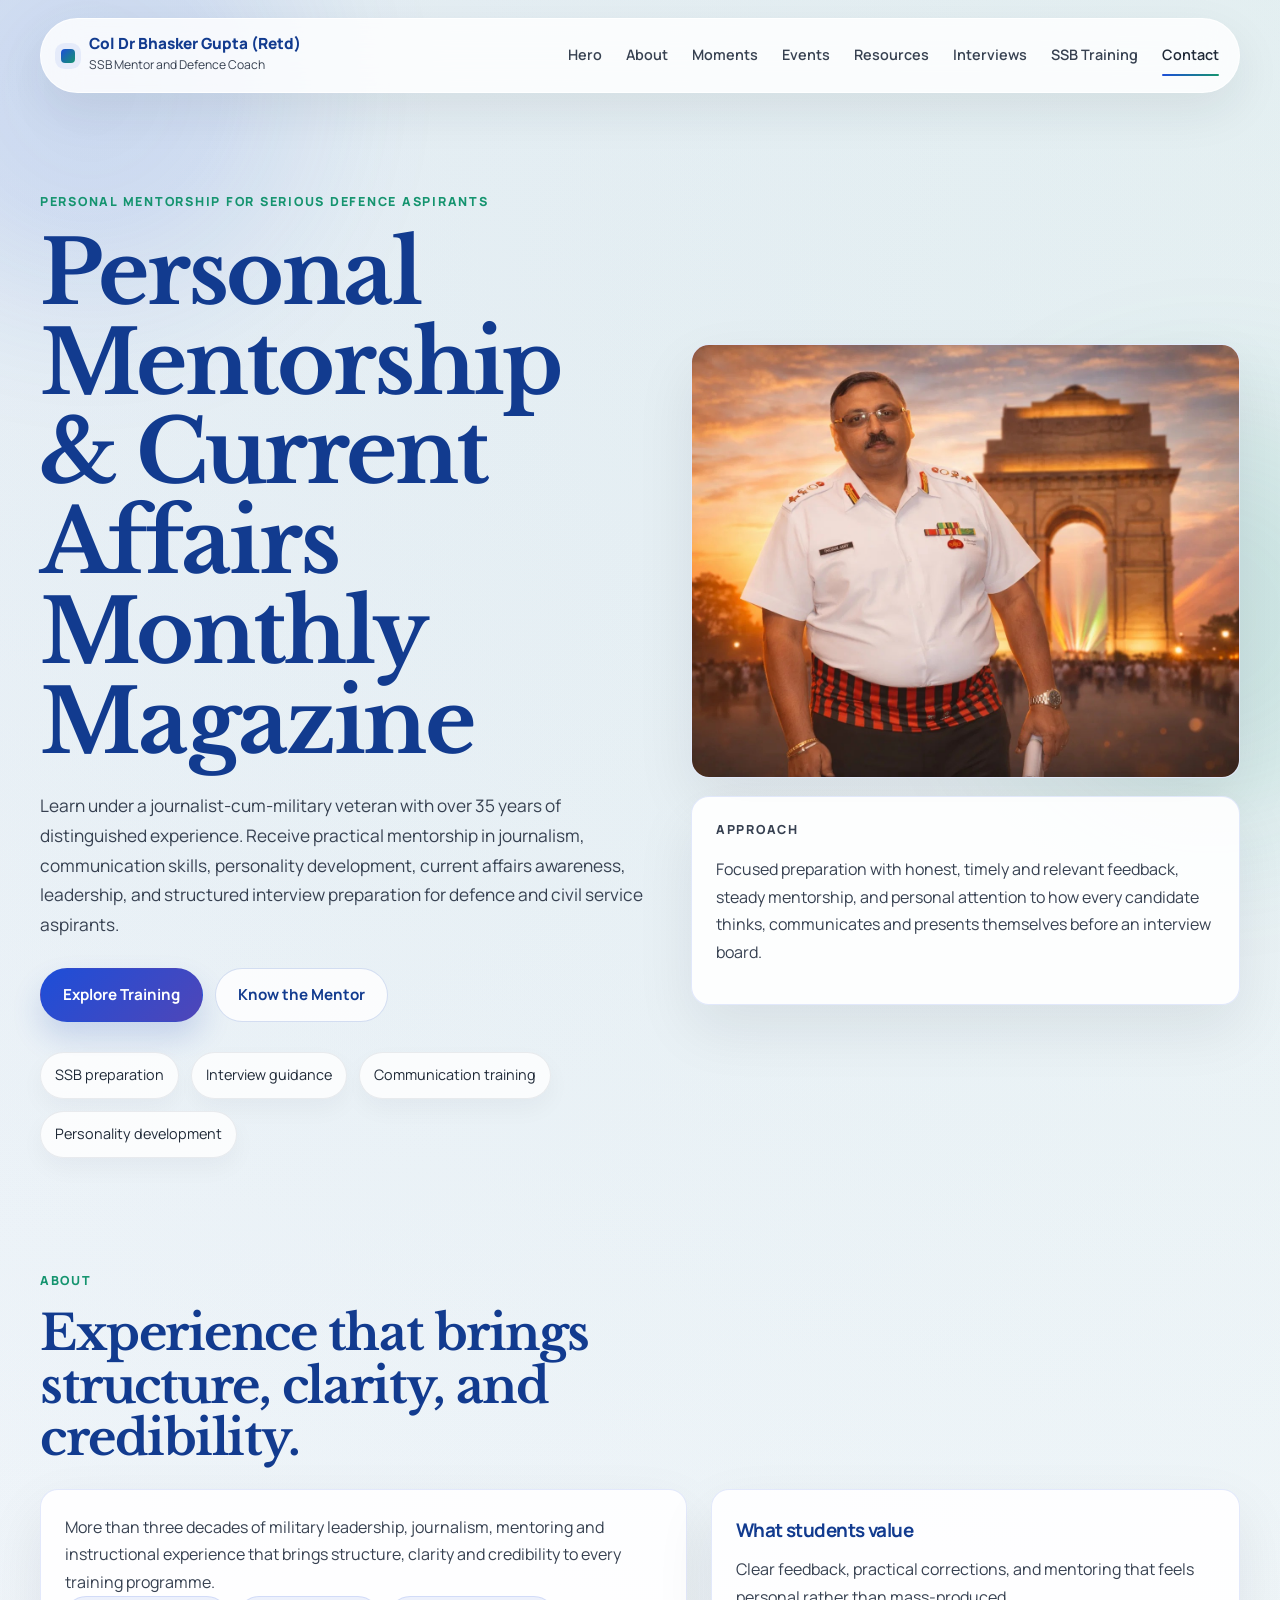
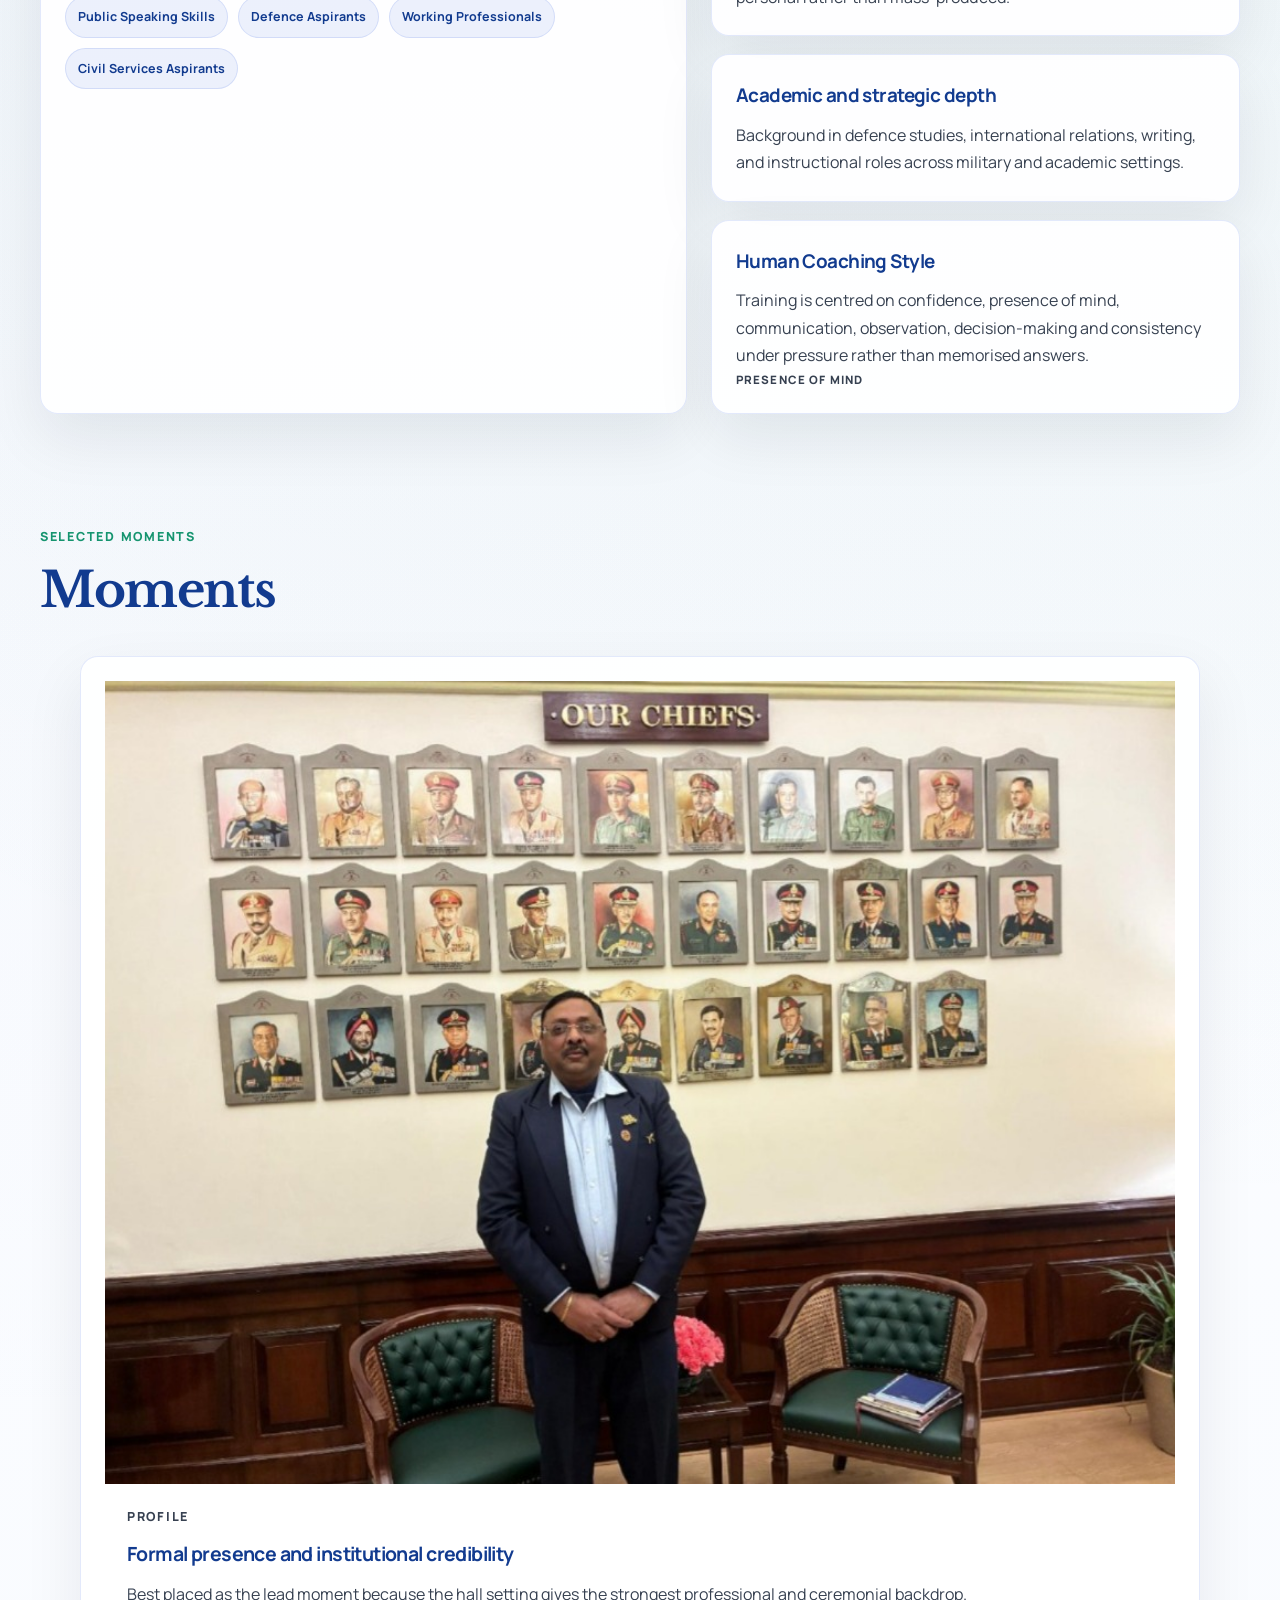
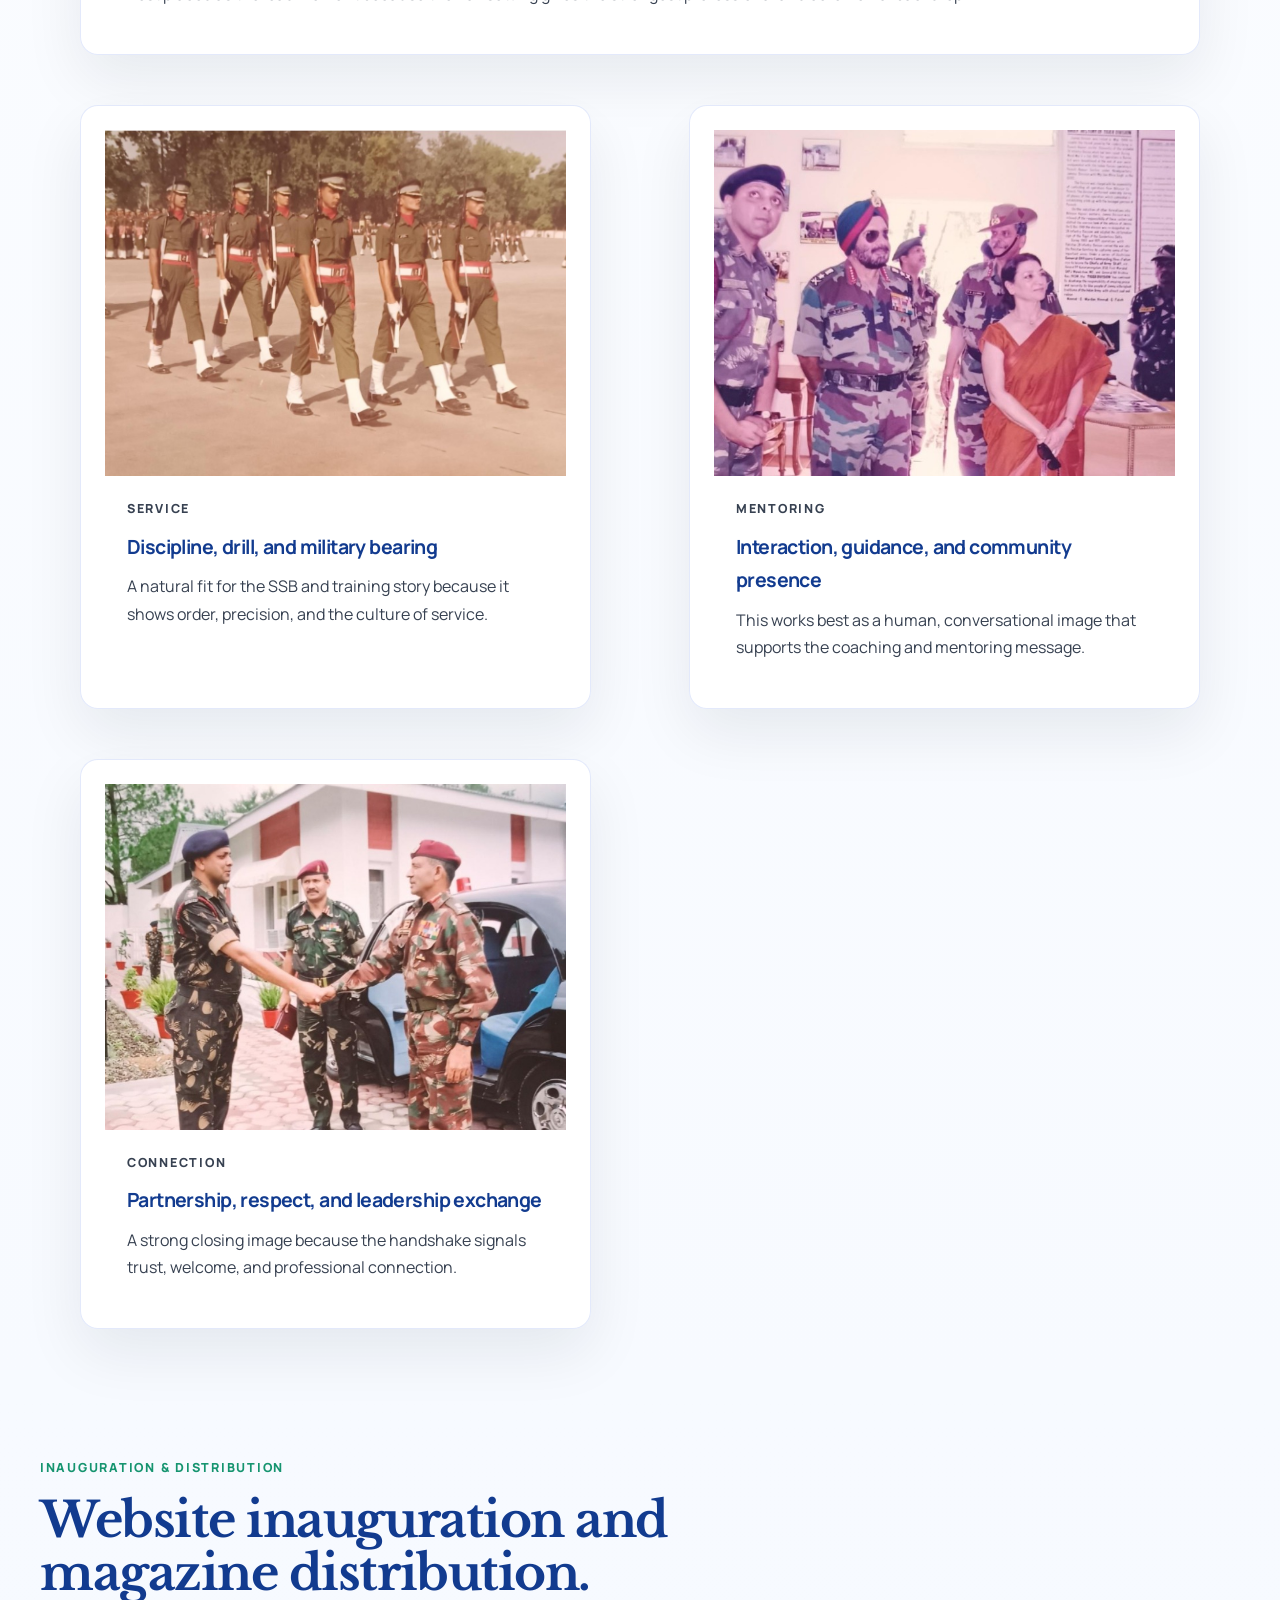
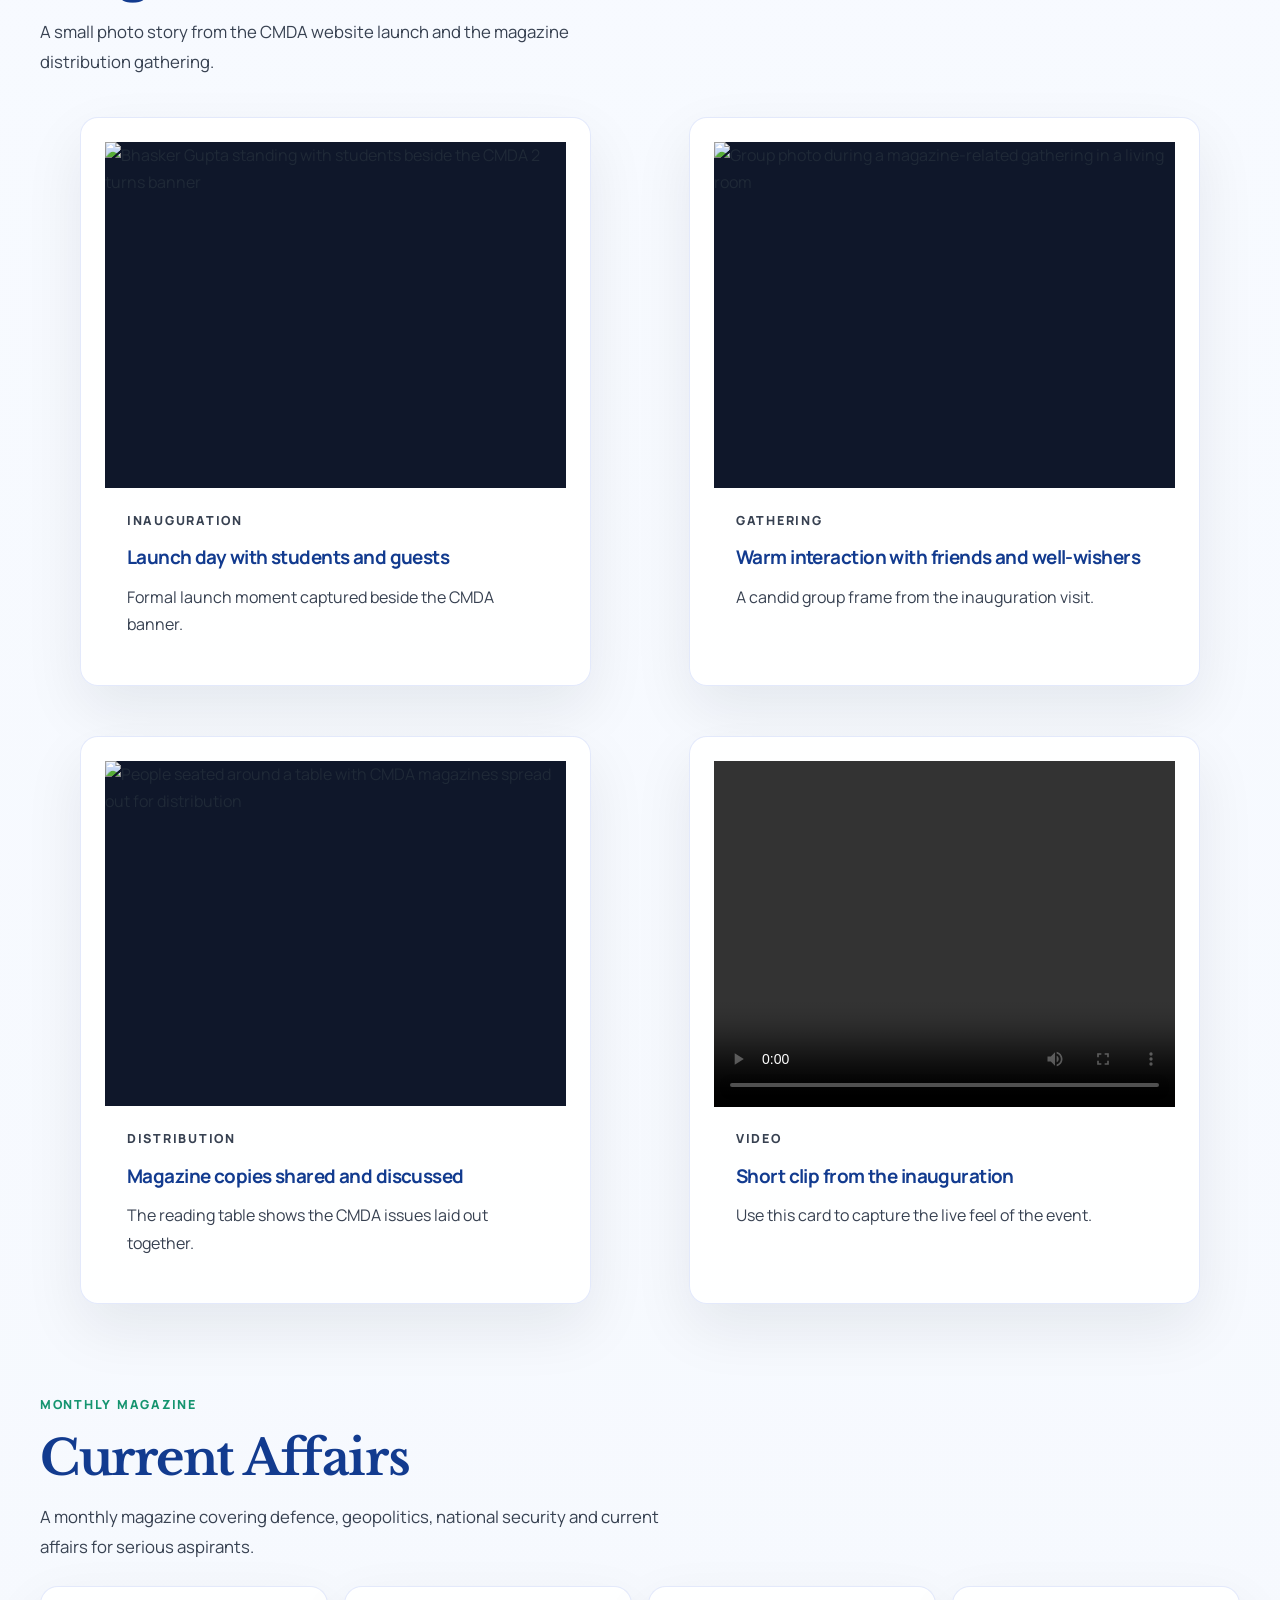
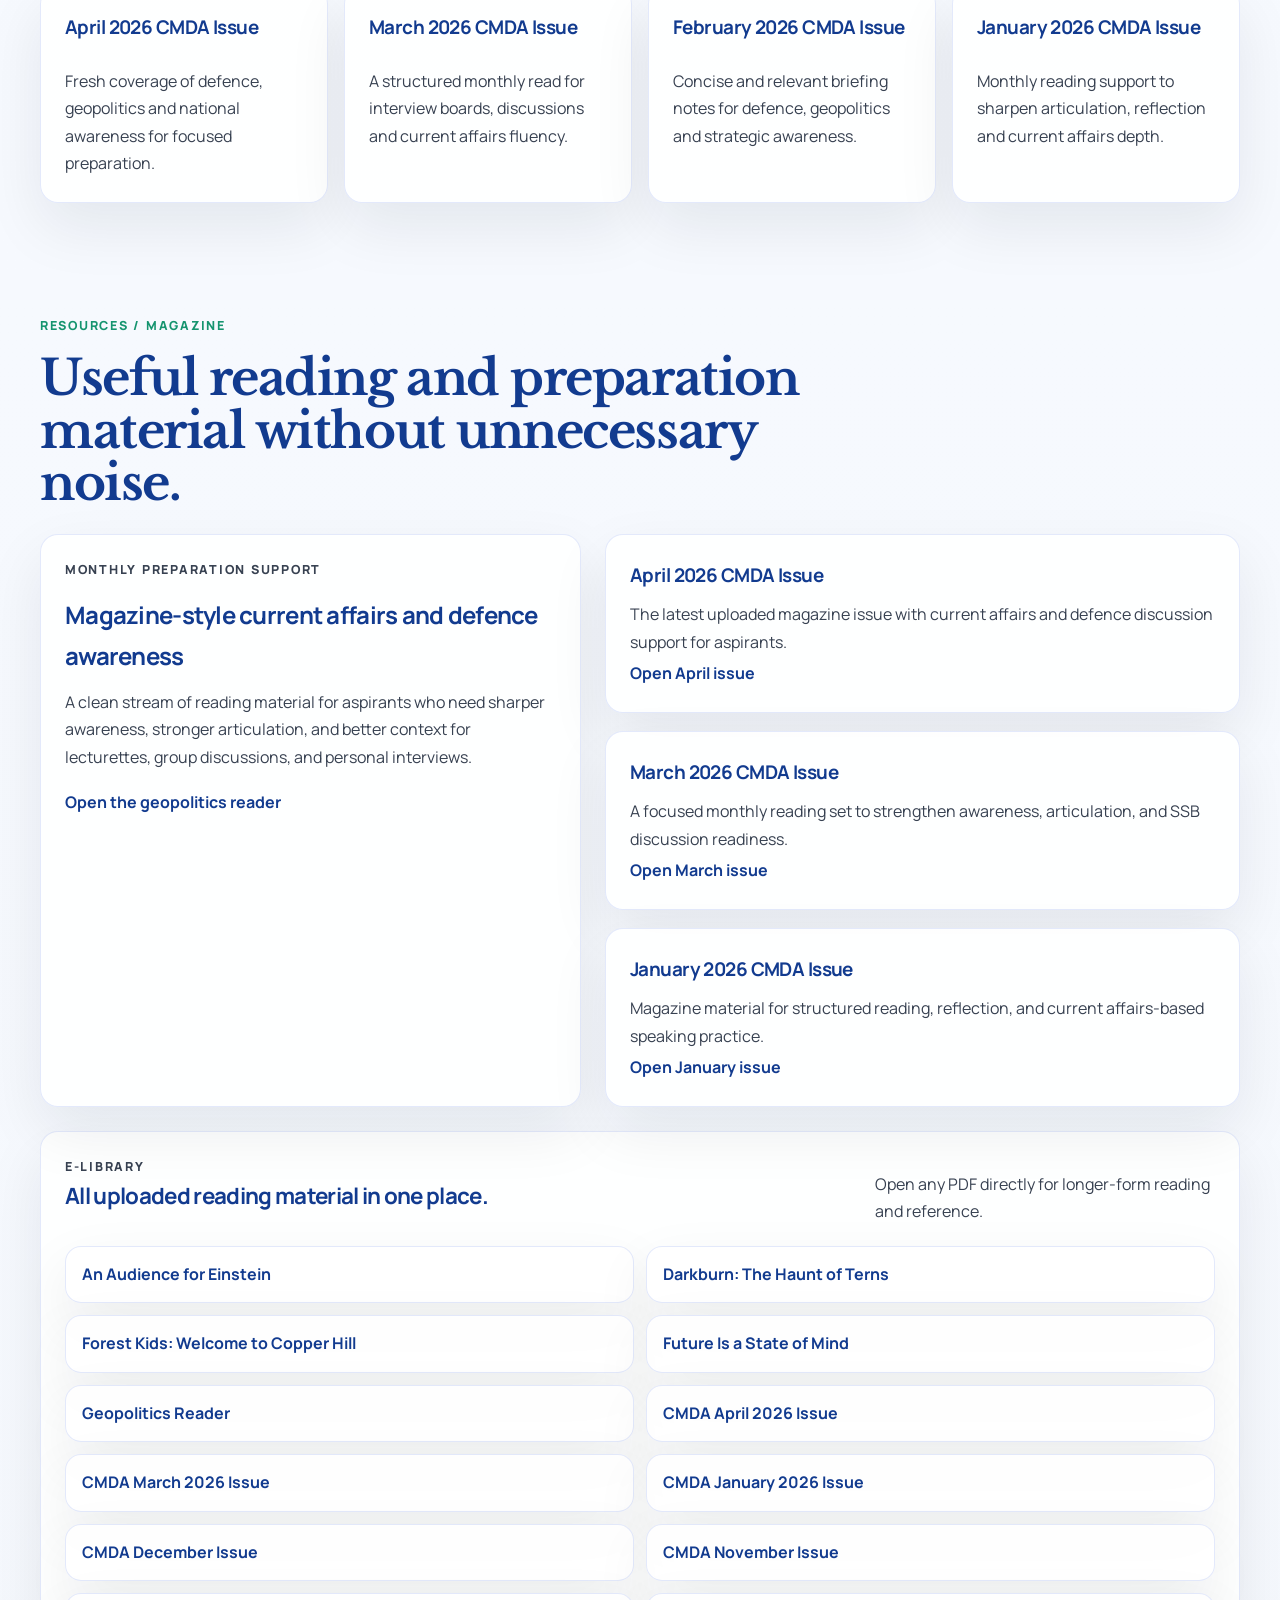
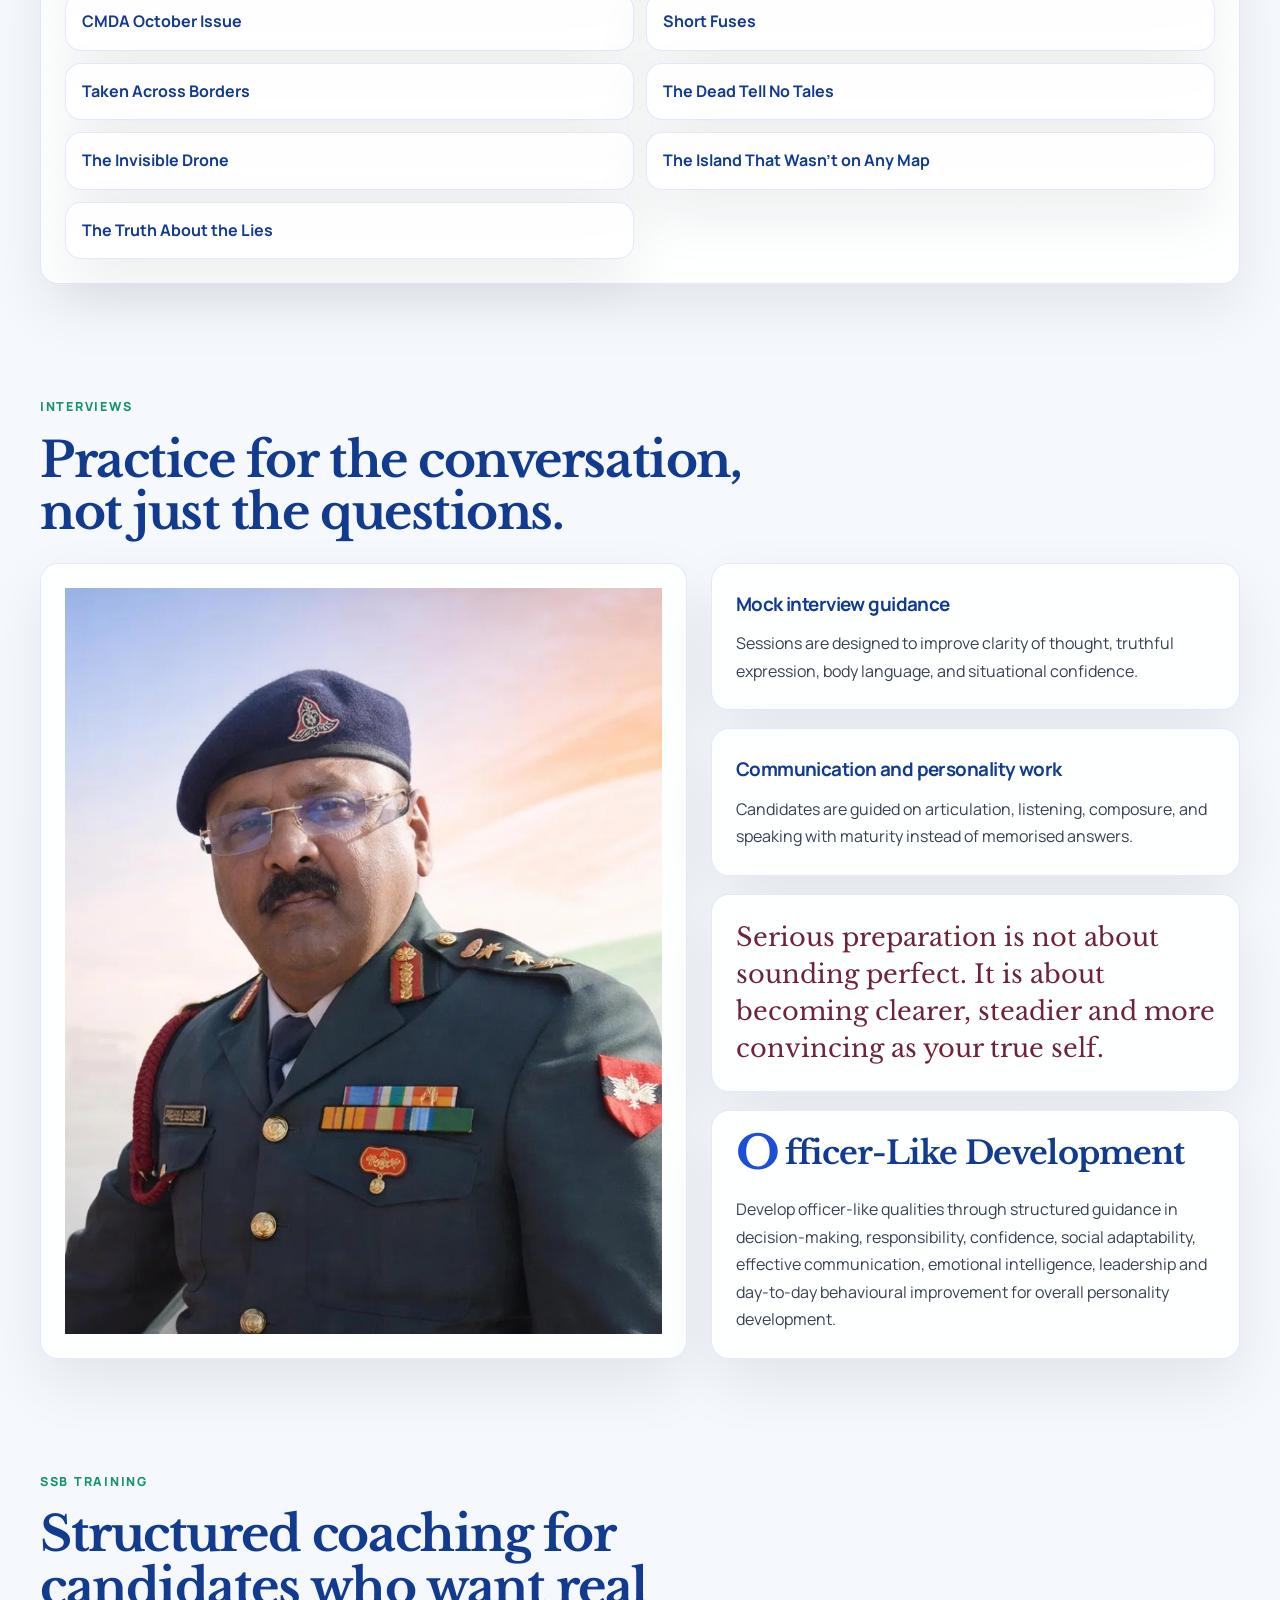
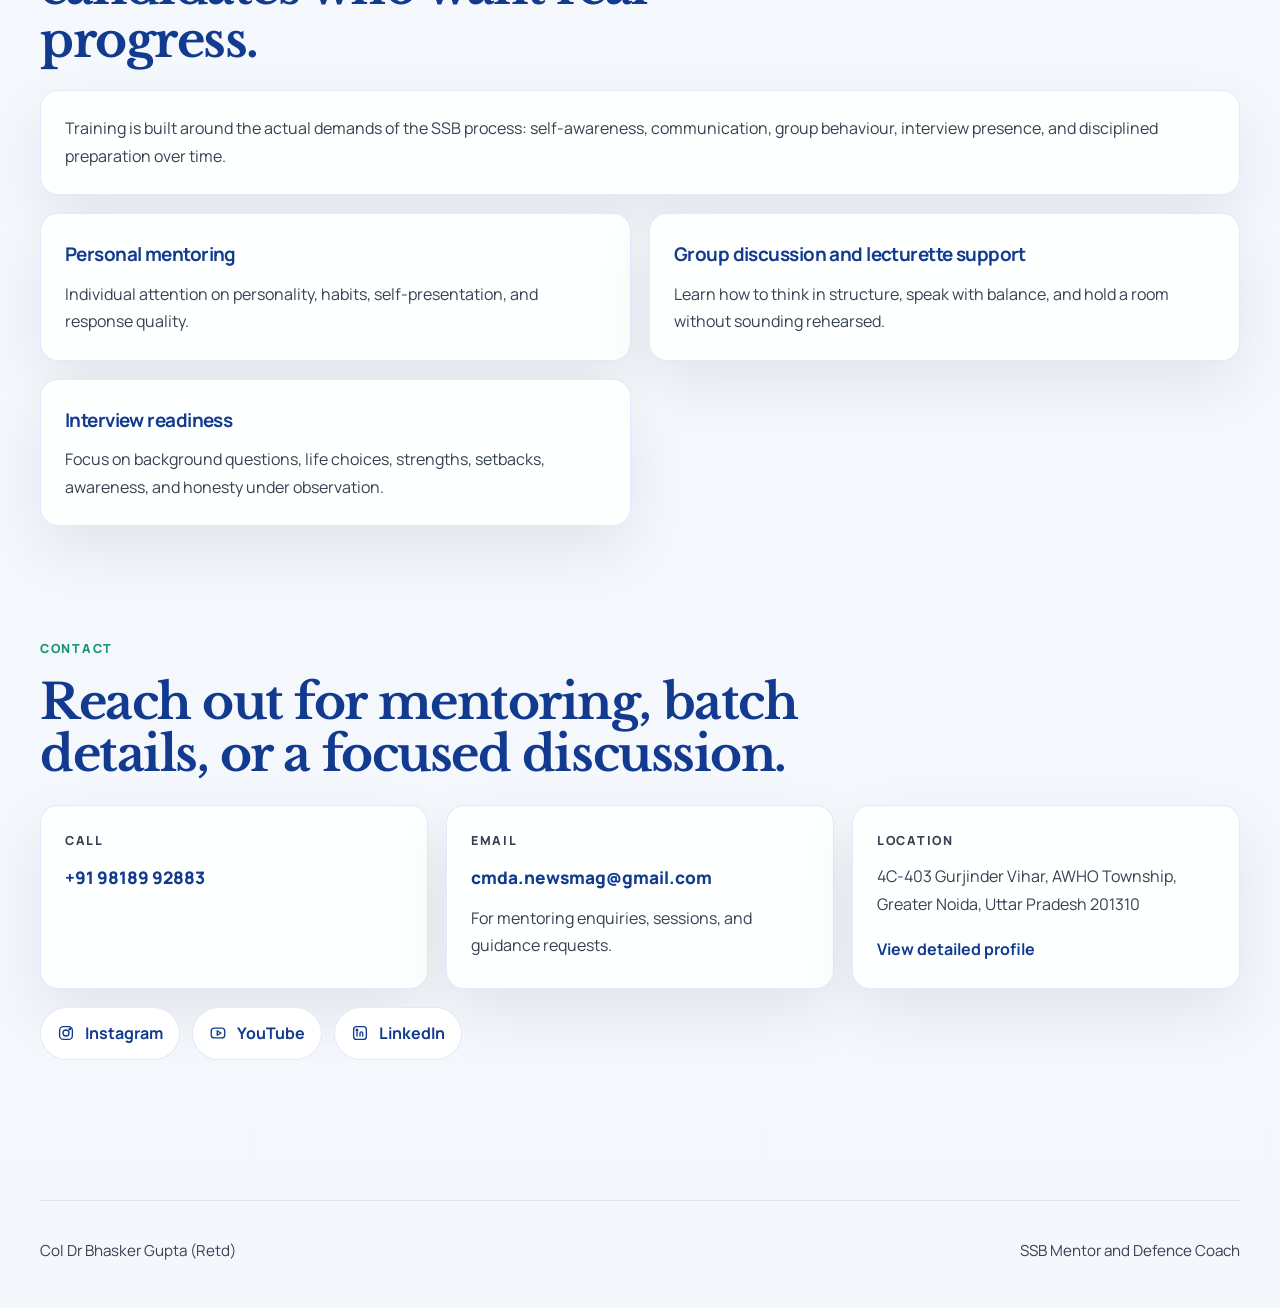
==== commit 2fddfea1: "Add files via upload" ====
--- a/index.html
+++ b/index.html
@@ -27,16 +27,16 @@
           </span>
         </a>
 
-        <nav class="site-nav" aria-label="Primary navigation">
-          <a href="#hero">Hero</a>
-          <a href="#about">About</a>
-          <a href="#moments">Moments</a>
-          <a href="#inauguration-gallery">Event Gallery</a>
-          <a href="#resources">Resources</a>
-          <a href="#interviews">Interviews</a>
-          <a href="#training">SSB Training</a>
-          <a href="#contact">Contact</a>
-        </nav>
+        <nav class="site-nav" aria-label="Primary navigation">
+          <a href="#hero">Hero</a>
+          <a href="#about">About</a>
+          <a href="#moments">Moments</a>
+          <a href="#events">Events</a>
+          <a href="#resources">Resources</a>
+          <a href="#interviews">Interviews</a>
+          <a href="#training">SSB Training</a>
+          <a href="#contact">Contact</a>
+        </nav>
 
       </header>
 
@@ -138,11 +138,11 @@
           </div>
         </section>
 
-        <section id="moments" class="moments-section reveal">
-          <div class="section-heading">
-            <p class="eyebrow">Selected Moments</p>
-            <h2>Moments</h2>
-          </div>
+        <section id="moments" class="moments-section reveal">
+          <div class="section-heading">
+            <p class="eyebrow">Selected Moments</p>
+            <h2>Moments</h2>
+          </div>
 
           <div class="moments-grid">
             <figure class="moment-card card featured">
@@ -207,75 +207,78 @@
                   and professional connection.
                 </p>
               </figcaption>
-            </figure>
-          </div>
-        </section>
-
-        <section id="inauguration-gallery" class="event-gallery-section reveal">
-          <div class="section-heading">
-            <p class="eyebrow">Event Photo Story</p>
-            <h2>Website Inauguration &amp; Magazine Distribution</h2>
-            <p class="section-copy">
-              Highlights from the launch-day interactions, guest engagement, and
-              magazine distribution moments with aspirants and attendees.
-            </p>
-          </div>
-
-          <div class="event-gallery-grid">
-            <figure class="event-photo-card card">
-              <img
-                src="images/website-inauguration-01.jpeg"
-                alt="Chief guest and attendees gathered during the website inauguration ceremony"
-                loading="lazy"
-              />
-              <figcaption>
-                <p class="mini-label">Inauguration</p>
-                <h3>Ceremonial launch gathering</h3>
-              </figcaption>
-            </figure>
-
-            <figure class="event-photo-card card">
-              <img
-                src="images/website-inauguration-02.jpeg"
-                alt="Group discussion after the website launch event with participants seated together"
-                loading="lazy"
-              />
-              <figcaption>
-                <p class="mini-label">Interaction</p>
-                <h3>Post-launch conversation and briefing</h3>
-              </figcaption>
-            </figure>
-
-            <figure class="event-photo-card card">
-              <img
-                src="images/magazine-distribution-01.jpeg"
-                alt="Mentor handing over current affairs magazine copies to students"
-                loading="lazy"
-              />
-              <figcaption>
-                <p class="mini-label">Distribution</p>
-                <h3>Magazine handover to aspirants</h3>
-              </figcaption>
-            </figure>
-
-            <figure class="event-photo-card card">
-              <img
-                src="images/magazine-distribution-02.jpeg"
-                alt="Participants holding newly distributed current affairs magazines in a group photo"
-                loading="lazy"
-              />
-              <figcaption>
-                <p class="mini-label">Community</p>
-                <h3>Shared milestone with readers</h3>
-              </figcaption>
-            </figure>
-          </div>
-        </section>
-
-        <section id="current-affairs" class="current-affairs-section reveal">
-          <div class="section-heading">
-            <p class="eyebrow">Monthly Magazine</p>
-            <h2>Current Affairs</h2>
+            </figure>
+          </div>
+        </section>
+
+        <section id="events" class="events-section reveal">
+          <div class="section-heading">
+            <p class="eyebrow">Inauguration &amp; Distribution</p>
+            <h2>Website inauguration and magazine distribution.</h2>
+            <p class="section-copy lead">
+              A small photo story from the CMDA website launch and the magazine
+              distribution gathering.
+            </p>
+          </div>
+
+          <div class="events-grid">
+            <figure class="event-card card">
+              <img
+                src="images/inauguration-1.jpg"
+                alt="Bhasker Gupta standing with students beside the CMDA 2 turns banner"
+                loading="lazy"
+              />
+              <figcaption>
+                <p class="mini-label">Inauguration</p>
+                <h3>Launch day with students and guests</h3>
+                <p>Formal launch moment captured beside the CMDA banner.</p>
+              </figcaption>
+            </figure>
+
+            <figure class="event-card card">
+              <img
+                src="images/inauguration-2.jpg"
+                alt="Group photo during a magazine-related gathering in a living room"
+                loading="lazy"
+              />
+              <figcaption>
+                <p class="mini-label">Gathering</p>
+                <h3>Warm interaction with friends and well-wishers</h3>
+                <p>A candid group frame from the inauguration visit.</p>
+              </figcaption>
+            </figure>
+
+            <figure class="event-card card">
+              <img
+                src="images/inauguration-3.jpg"
+                alt="People seated around a table with CMDA magazines spread out for distribution"
+                loading="lazy"
+              />
+              <figcaption>
+                <p class="mini-label">Distribution</p>
+                <h3>Magazine copies shared and discussed</h3>
+                <p>The reading table shows the CMDA issues laid out together.</p>
+              </figcaption>
+            </figure>
+
+            <figure class="event-card card event-video-card">
+              <video controls playsinline preload="metadata">
+                <source src="images/inauguration-clip.mp4" type="video/mp4" />
+                Your browser does not support the video tag.
+              </video>
+              <figcaption>
+                <p class="mini-label">Video</p>
+                <h3>Short clip from the inauguration</h3>
+                <p>Use this card to capture the live feel of the event.</p>
+              </figcaption>
+            </figure>
+          </div>
+        </section>
+
+        <section id="current-affairs" class="current-affairs-section reveal">
+          <div class="section-heading">
+            <p class="eyebrow">Monthly Magazine</p>
+            <h2>Current Affairs</h2>
             <p class="section-copy lead">
               A monthly magazine covering defence, geopolitics, national
               security and current affairs for serious aspirants.
--- a/styles.css
+++ b/styles.css
@@ -435,84 +435,84 @@
   gap: 18px;
 }
 
-.moments-grid {
-  display: grid;
-  grid-template-columns: repeat(2, minmax(0, 1fr));
-  gap: 18px;
-}
-
-.moment-card {
-  padding: 0;
-  overflow: hidden;
-  display: grid;
-  align-content: start;
-}
-
-.moment-card img {
-  width: 100%;
-  aspect-ratio: 4 / 3;
-  object-fit: cover;
-}
-
-.moment-card figcaption {
-  display: grid;
-  gap: 10px;
-  padding: 22px;
-}
-
-.moment-card h3 {
-  font-size: 1.22rem;
-  margin: 0;
-}
-
-.moment-card p {
-  margin: 0;
-}
-
-.moment-card.featured {
-  grid-column: 1 / -1;
-}
-
-.event-gallery-section {
-  margin-top: 14px;
-  padding: 36px 30px;
-  border-radius: var(--radius-lg);
-  background:
-    radial-gradient(circle at top right, rgba(31, 77, 184, 0.12), transparent 60%),
-    linear-gradient(180deg, rgba(255, 255, 255, 0.94), rgba(248, 250, 255, 0.98));
-  border: 1px solid rgba(23, 34, 53, 0.08);
-}
-
-.event-gallery-grid {
-  display: grid;
-  grid-template-columns: repeat(2, minmax(0, 1fr));
-  gap: 18px;
-}
-
-.event-photo-card {
-  padding: 0;
-  overflow: hidden;
-  position: relative;
-}
-
-.event-photo-card img {
-  width: 100%;
-  aspect-ratio: 16 / 10;
-  object-fit: cover;
-}
-
-.event-photo-card figcaption {
-  display: grid;
-  gap: 6px;
-  padding: 18px 20px;
-  background:
-    linear-gradient(180deg, rgba(255, 255, 255, 0.82), rgba(255, 255, 255, 0.94));
-}
-
-.event-photo-card h3 {
-  margin: 0;
-  font-size: 1.08rem;
-}
+.moments-grid {
+  display: grid;
+  grid-template-columns: repeat(2, minmax(0, 1fr));
+  gap: 18px;
+}
+
+.events-grid {
+  display: grid;
+  grid-template-columns: repeat(2, minmax(0, 1fr));
+  gap: 18px;
+}
+
+.moment-card {
+  padding: 0;
+  overflow: hidden;
+  display: grid;
+  align-content: start;
+}
+
+.event-card {
+  padding: 0;
+  overflow: hidden;
+  display: grid;
+  align-content: start;
+}
+
+.moment-card img {
+  width: 100%;
+  aspect-ratio: 4 / 3;
+  object-fit: cover;
+}
+
+.event-card img,
+.event-card video {
+  width: 100%;
+  aspect-ratio: 4 / 3;
+  object-fit: cover;
+  background: #0f172a;
+  display: block;
+}
+
+.moment-card figcaption {
+  display: grid;
+  gap: 10px;
+  padding: 22px;
+}
+
+.event-card figcaption {
+  display: grid;
+  gap: 10px;
+  padding: 22px;
+}
+
+.moment-card h3 {
+  font-size: 1.22rem;
+  margin: 0;
+}
+
+.event-card h3 {
+  font-size: 1.18rem;
+  margin: 0;
+}
+
+.moment-card p {
+  margin: 0;
+}
+
+.event-card p {
+  margin: 0;
+}
+
+.moment-card.featured {
+  grid-column: 1 / -1;
+}
+
+.event-video-card video {
+  object-position: center;
+}
 
 .resource-layout {
   display: grid;
@@ -1286,15 +1286,15 @@
     display: none;
   }
 
-  .hero-section,
-  .page-hero,
-  .about-grid,
-  .interview-grid,
-  .resource-layout,
-  .moments-grid,
-  .event-gallery-grid {
-    grid-template-columns: 1fr;
-  }
+  .hero-section,
+  .page-hero,
+  .about-grid,
+  .interview-grid,
+  .resource-layout,
+  .moments-grid,
+  .events-grid {
+    grid-template-columns: 1fr;
+  }
 
   .contact-grid {
     grid-template-columns: 1fr 1fr;
@@ -1332,9 +1332,9 @@
     grid-template-columns: 1fr;
   }
 
-  .moment-card.featured {
-    grid-column: auto;
-  }
+  .moment-card.featured {
+    grid-column: auto;
+  }
 
   .cta-bar {
     flex-direction: column;
@@ -1376,10 +1376,6 @@
     padding: 20px;
   }
 
-  .event-gallery-section {
-    padding: 24px 18px;
-  }
-
   .panel {
     padding: 20px;
   }
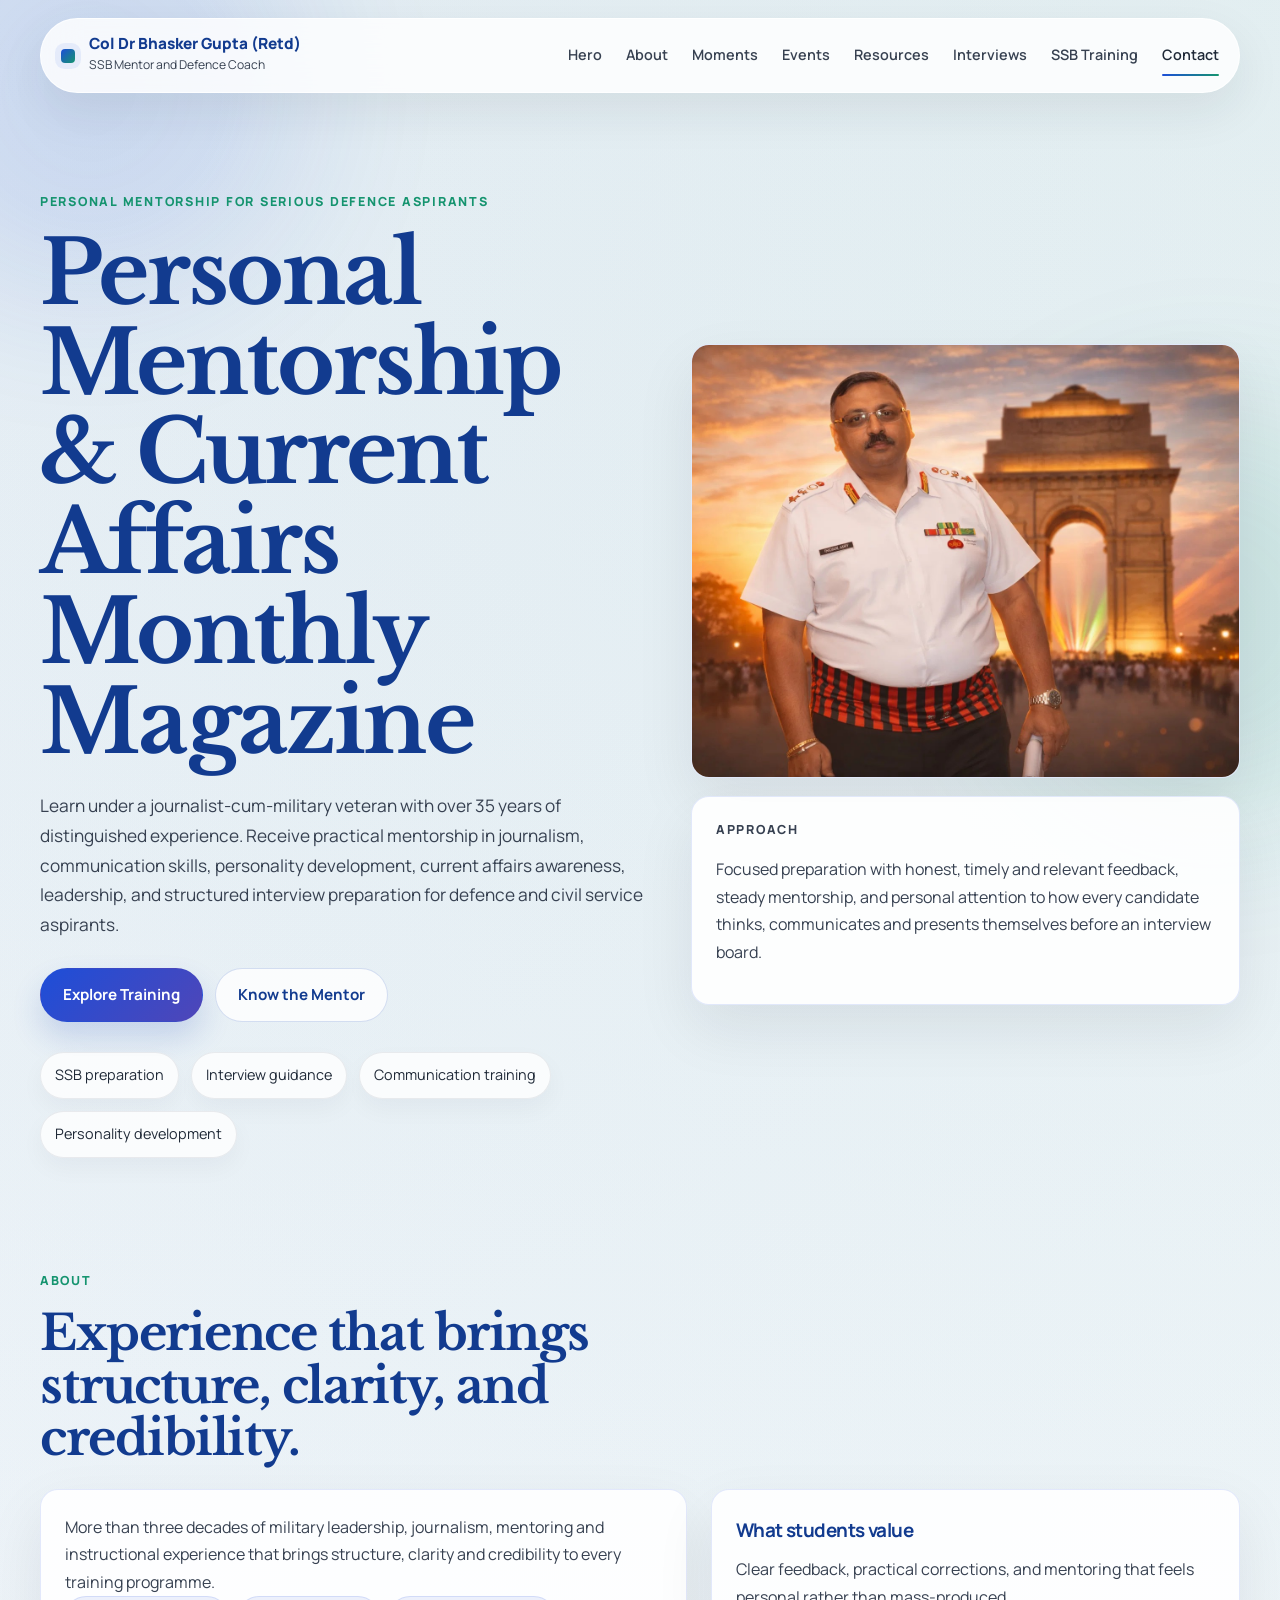
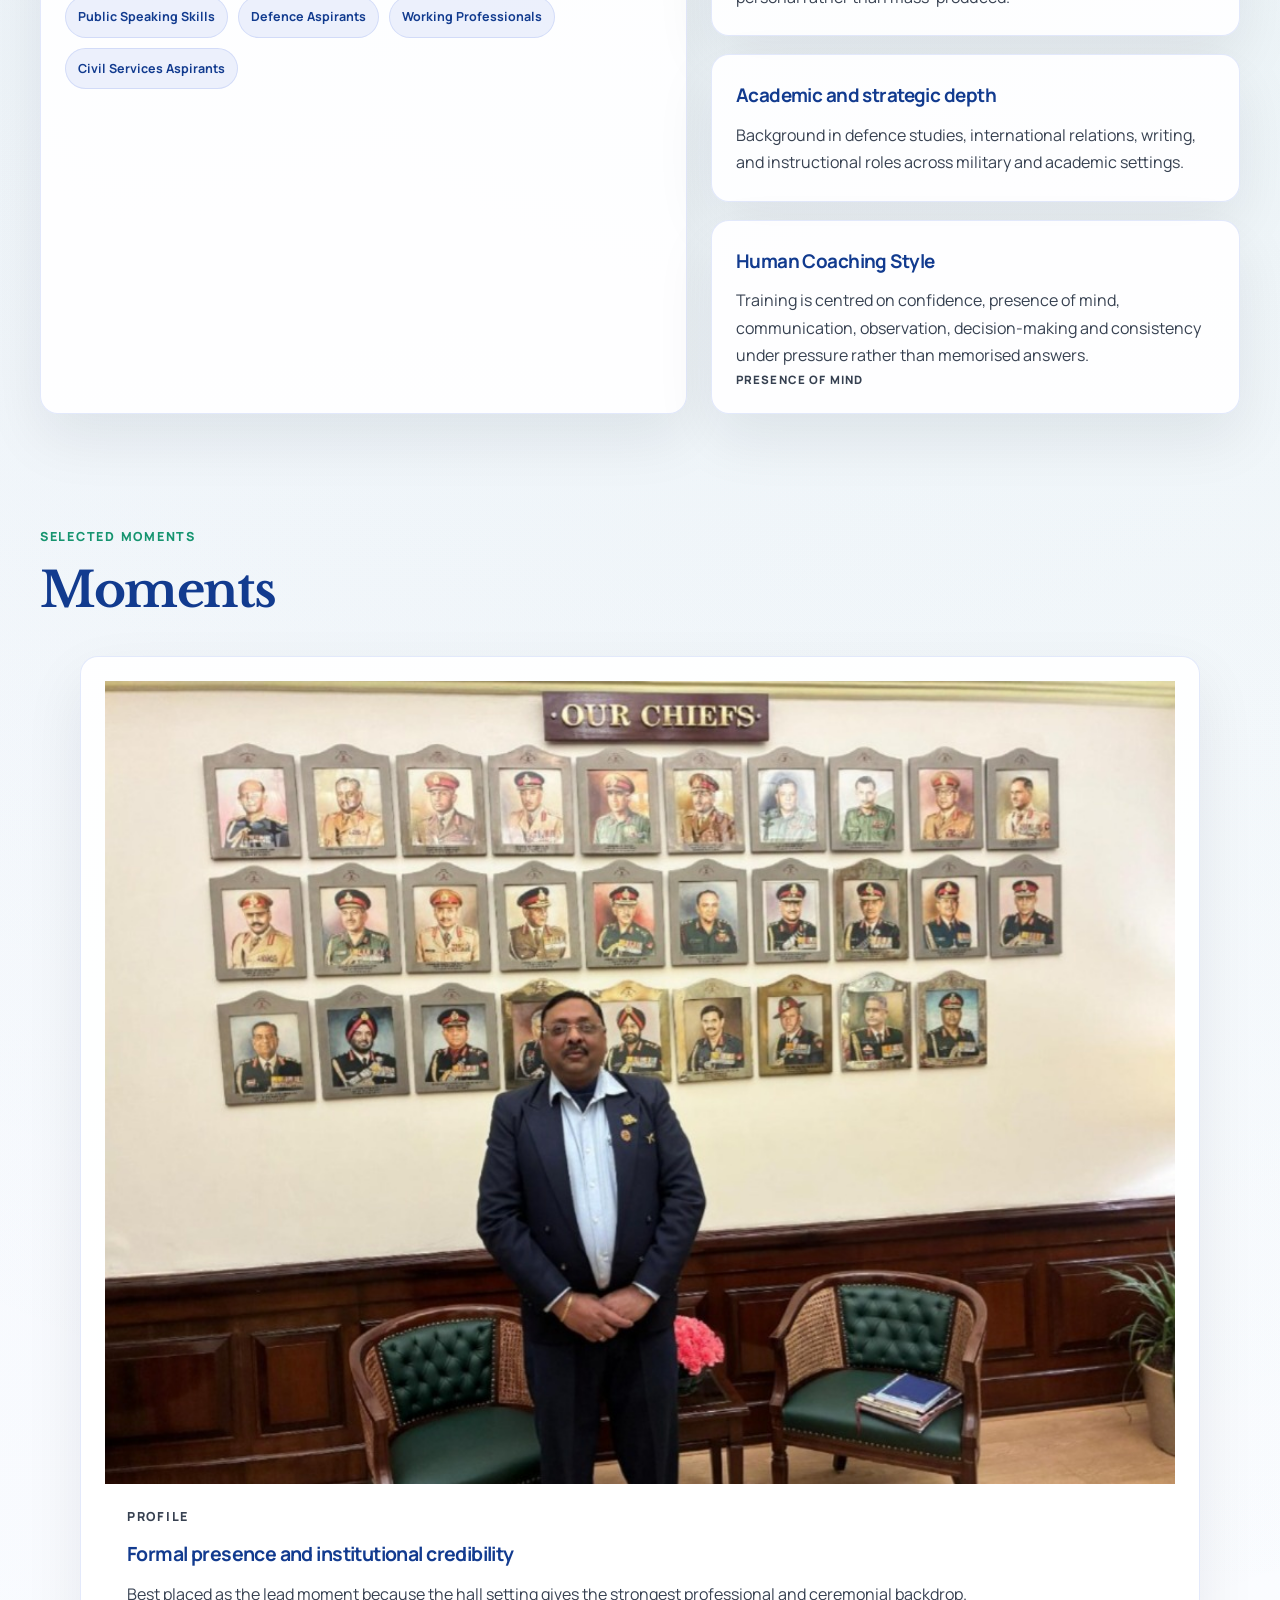
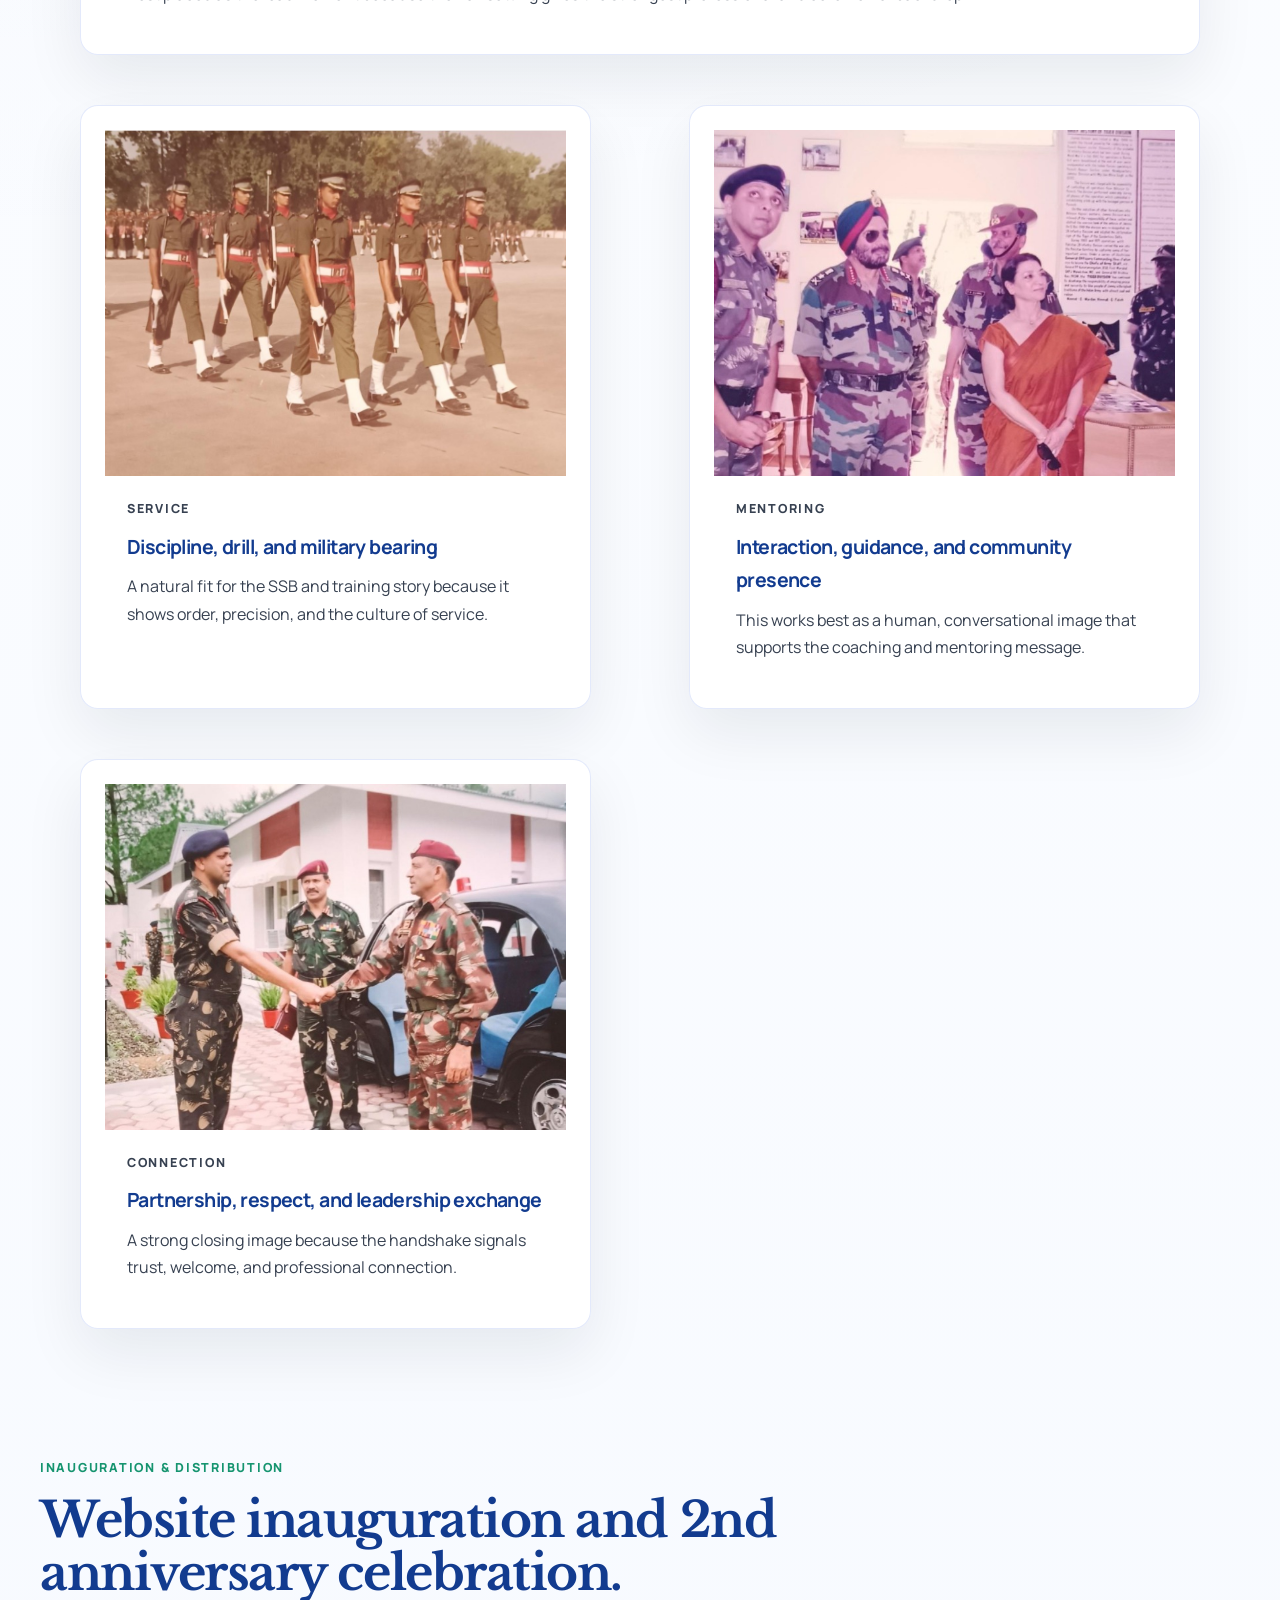
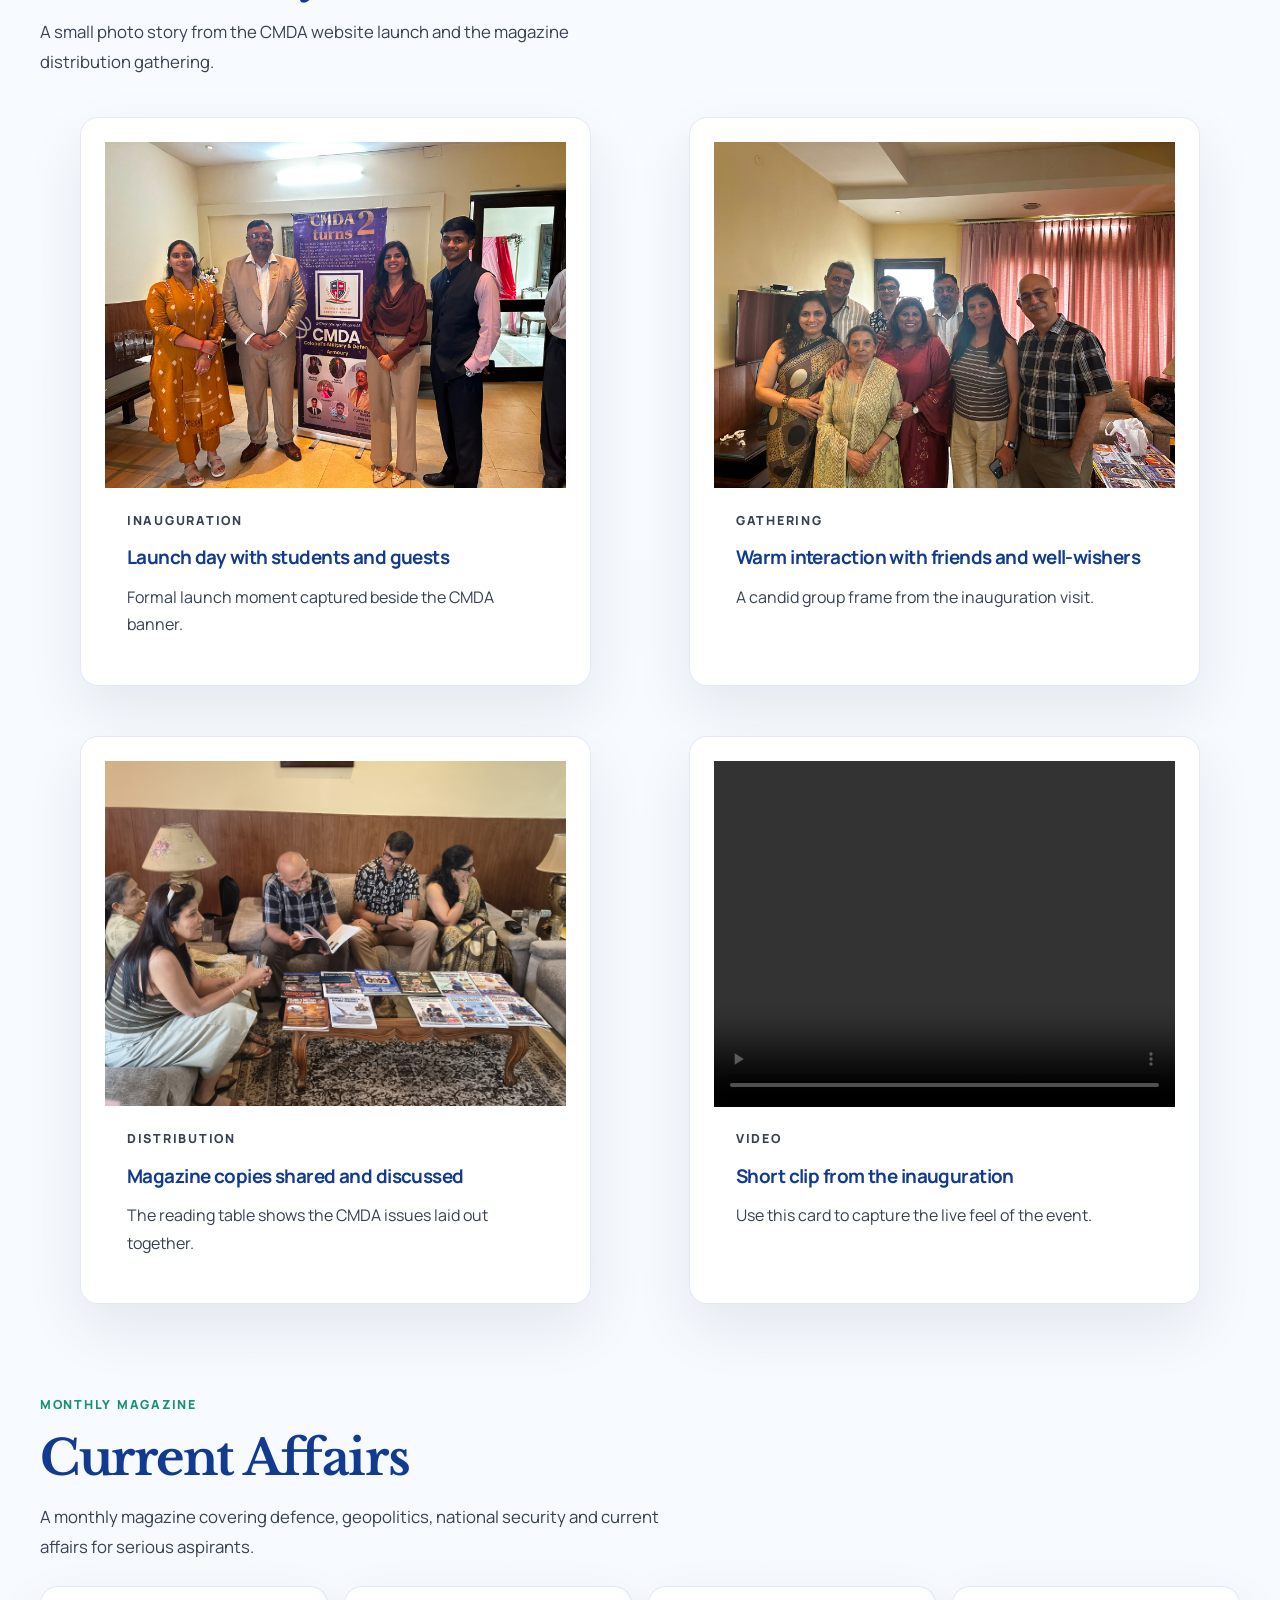
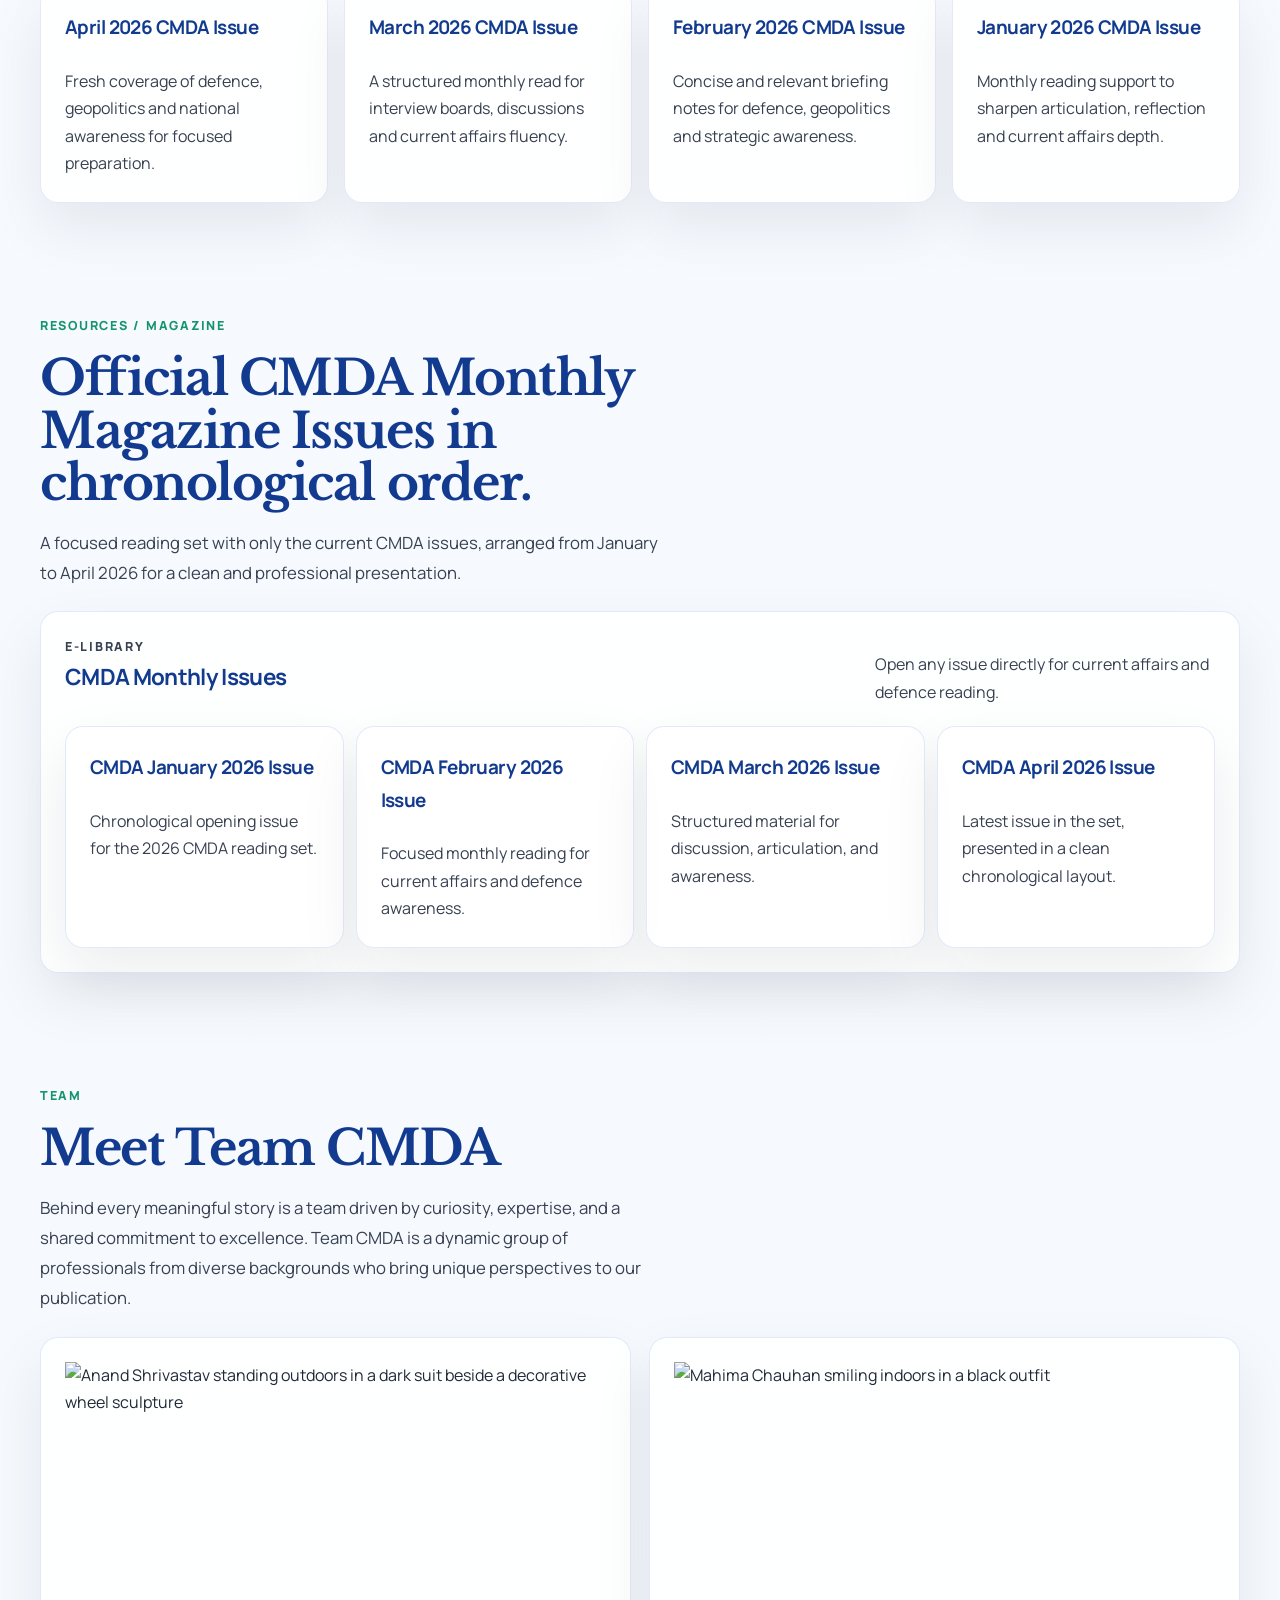
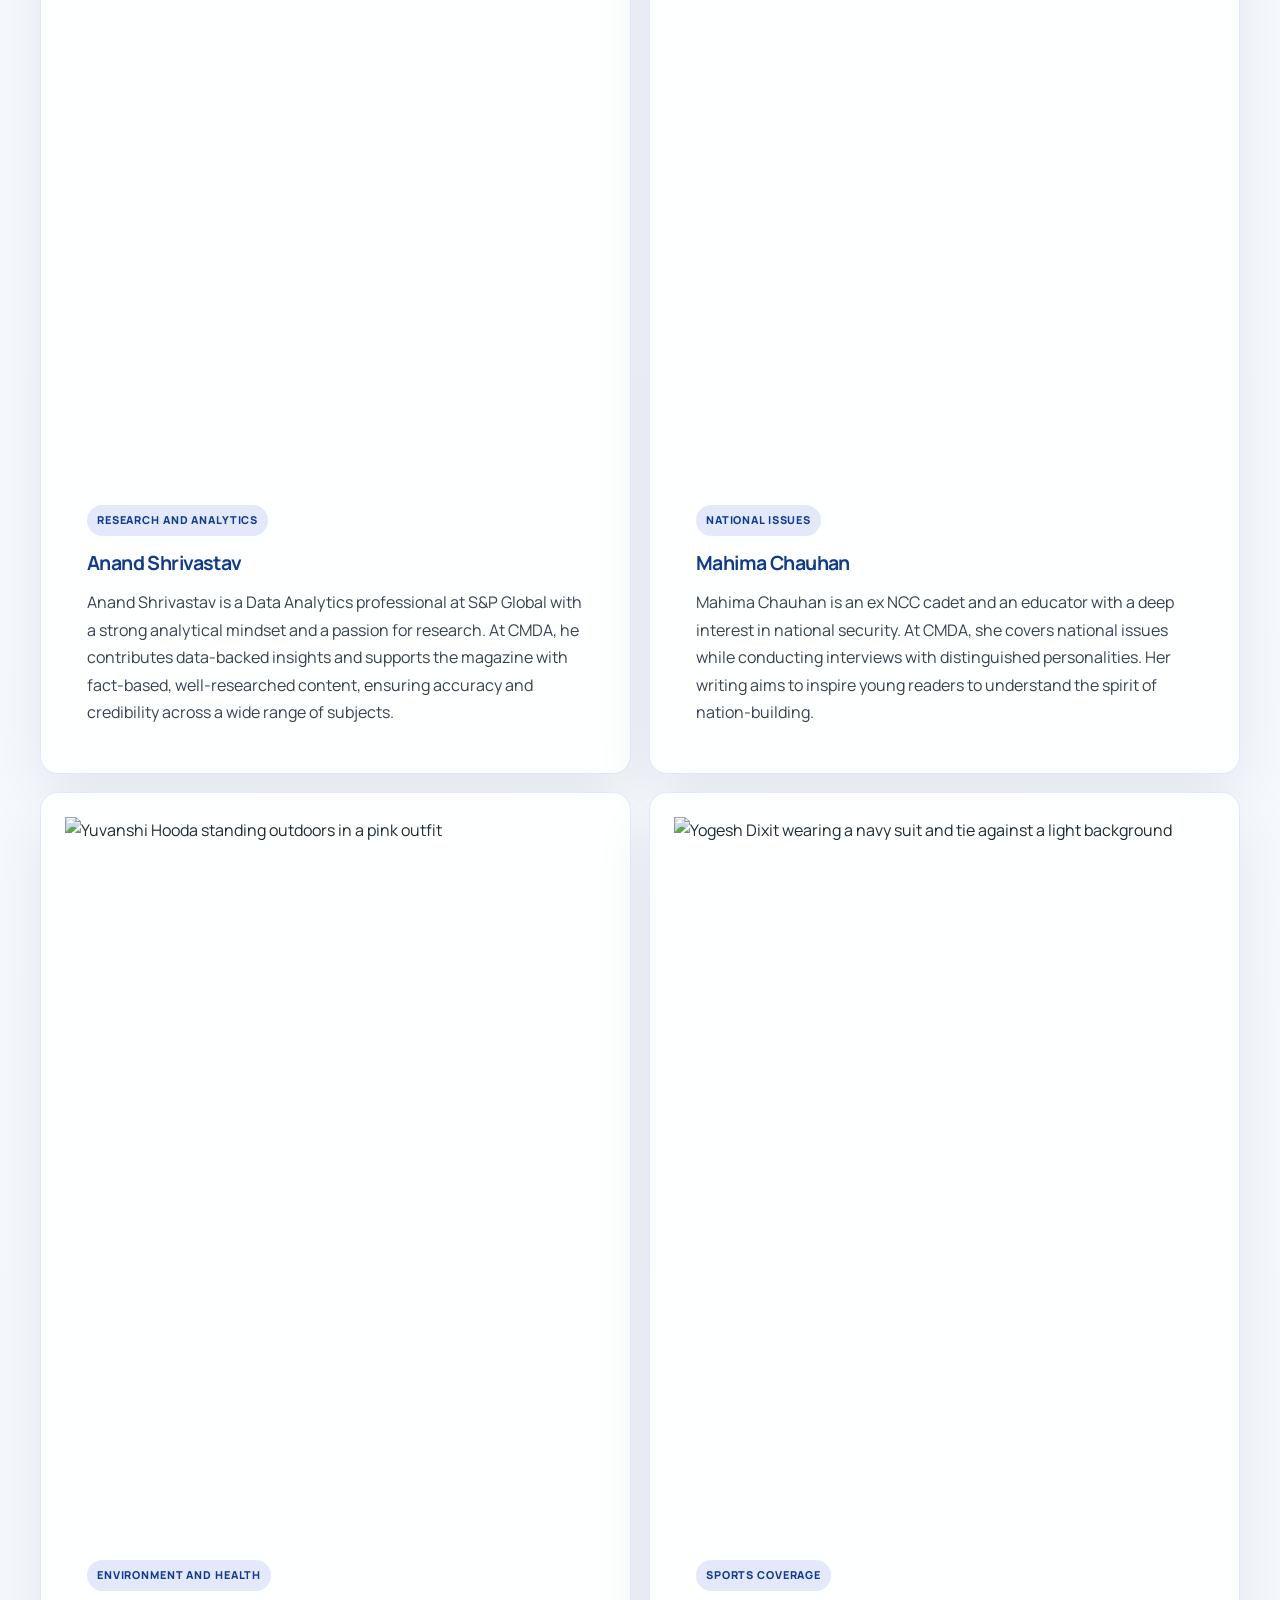
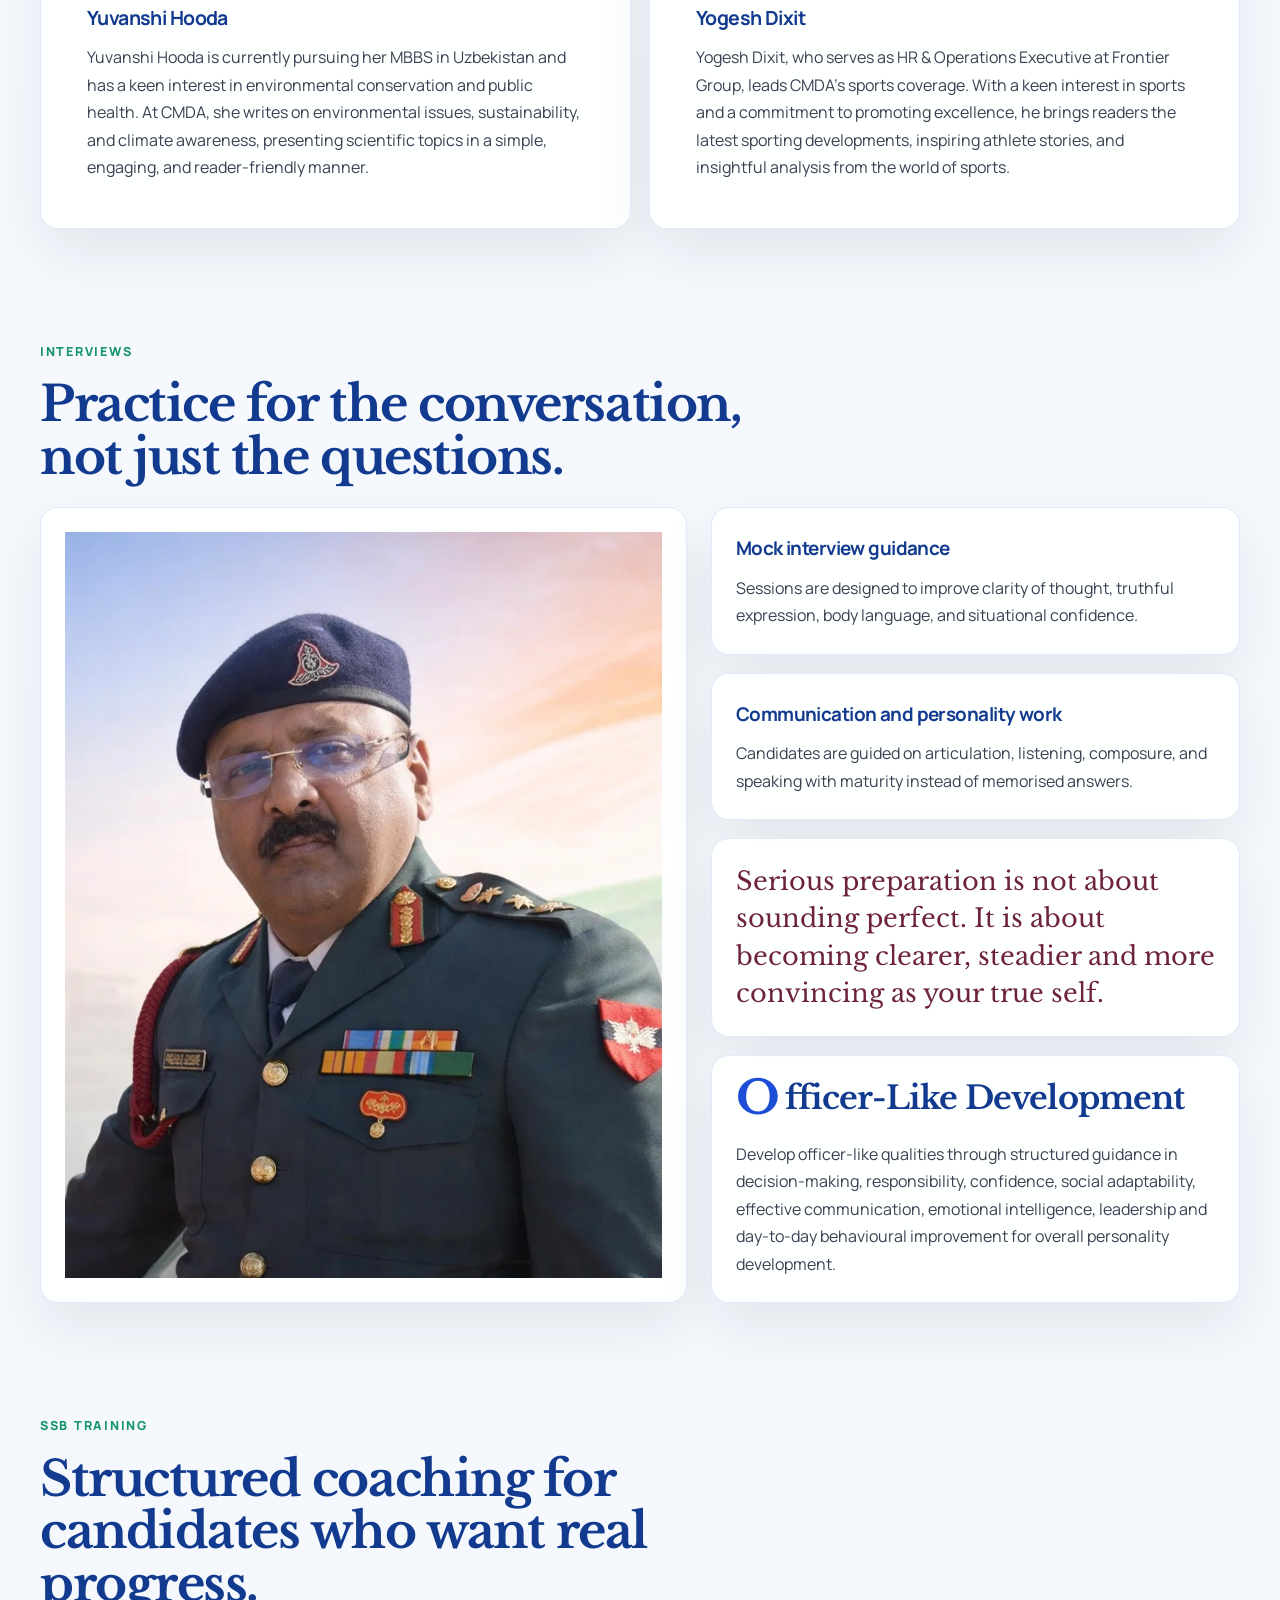
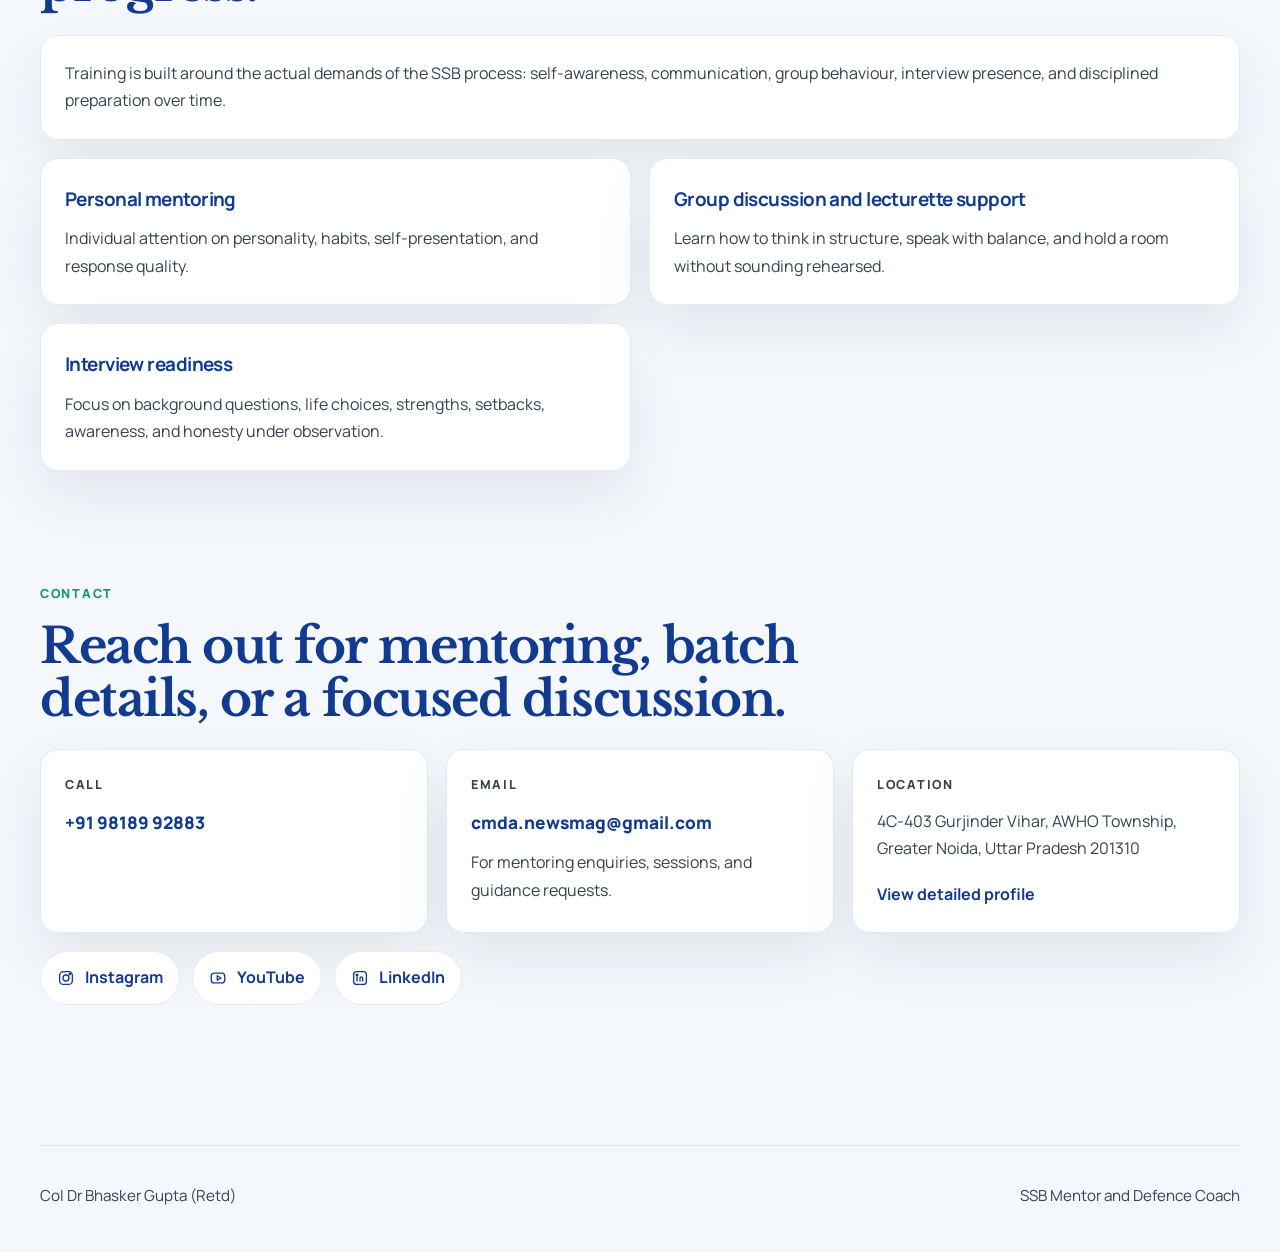
==== commit bd6de499: "Add files via upload" ====
--- a/index.html
+++ b/index.html
@@ -27,16 +27,16 @@
           </span>
         </a>
 
-        <nav class="site-nav" aria-label="Primary navigation">
-          <a href="#hero">Hero</a>
-          <a href="#about">About</a>
-          <a href="#moments">Moments</a>
-          <a href="#events">Events</a>
-          <a href="#resources">Resources</a>
-          <a href="#interviews">Interviews</a>
-          <a href="#training">SSB Training</a>
-          <a href="#contact">Contact</a>
-        </nav>
+        <nav class="site-nav" aria-label="Primary navigation">
+          <a href="#hero">Hero</a>
+          <a href="#about">About</a>
+          <a href="#moments">Moments</a>
+          <a href="#events">Events</a>
+          <a href="#resources">Resources</a>
+          <a href="#interviews">Interviews</a>
+          <a href="#training">SSB Training</a>
+          <a href="#contact">Contact</a>
+        </nav>
 
       </header>
 
@@ -138,11 +138,11 @@
           </div>
         </section>
 
-        <section id="moments" class="moments-section reveal">
-          <div class="section-heading">
-            <p class="eyebrow">Selected Moments</p>
-            <h2>Moments</h2>
-          </div>
+        <section id="moments" class="moments-section reveal">
+          <div class="section-heading">
+            <p class="eyebrow">Selected Moments</p>
+            <h2>Moments</h2>
+          </div>
 
           <div class="moments-grid">
             <figure class="moment-card card featured">
@@ -207,78 +207,78 @@
                   and professional connection.
                 </p>
               </figcaption>
-            </figure>
-          </div>
-        </section>
-
-        <section id="events" class="events-section reveal">
-          <div class="section-heading">
-            <p class="eyebrow">Inauguration &amp; Distribution</p>
-            <h2>Website inauguration and magazine distribution.</h2>
-            <p class="section-copy lead">
-              A small photo story from the CMDA website launch and the magazine
-              distribution gathering.
-            </p>
-          </div>
-
-          <div class="events-grid">
-            <figure class="event-card card">
-              <img
-                src="images/inauguration-1.jpg"
-                alt="Bhasker Gupta standing with students beside the CMDA 2 turns banner"
-                loading="lazy"
-              />
-              <figcaption>
-                <p class="mini-label">Inauguration</p>
-                <h3>Launch day with students and guests</h3>
-                <p>Formal launch moment captured beside the CMDA banner.</p>
-              </figcaption>
-            </figure>
-
-            <figure class="event-card card">
-              <img
-                src="images/inauguration-2.jpg"
-                alt="Group photo during a magazine-related gathering in a living room"
-                loading="lazy"
-              />
-              <figcaption>
-                <p class="mini-label">Gathering</p>
-                <h3>Warm interaction with friends and well-wishers</h3>
-                <p>A candid group frame from the inauguration visit.</p>
-              </figcaption>
-            </figure>
-
-            <figure class="event-card card">
-              <img
-                src="images/inauguration-3.jpg"
-                alt="People seated around a table with CMDA magazines spread out for distribution"
-                loading="lazy"
-              />
-              <figcaption>
-                <p class="mini-label">Distribution</p>
-                <h3>Magazine copies shared and discussed</h3>
-                <p>The reading table shows the CMDA issues laid out together.</p>
-              </figcaption>
-            </figure>
-
-            <figure class="event-card card event-video-card">
-              <video controls playsinline preload="metadata">
-                <source src="images/inauguration-clip.mp4" type="video/mp4" />
-                Your browser does not support the video tag.
-              </video>
-              <figcaption>
-                <p class="mini-label">Video</p>
-                <h3>Short clip from the inauguration</h3>
-                <p>Use this card to capture the live feel of the event.</p>
-              </figcaption>
-            </figure>
-          </div>
-        </section>
-
-        <section id="current-affairs" class="current-affairs-section reveal">
-          <div class="section-heading">
-            <p class="eyebrow">Monthly Magazine</p>
-            <h2>Current Affairs</h2>
+            </figure>
+          </div>
+        </section>
+
+        <section id="events" class="events-section reveal">
+          <div class="section-heading">
+            <p class="eyebrow">Inauguration &amp; Distribution</p>
+            <h2>Website inauguration and 2nd anniversary celebration.</h2>
+            <p class="section-copy lead">
+              A small photo story from the CMDA website launch and the magazine
+              distribution gathering.
+            </p>
+          </div>
+
+          <div class="events-grid">
+            <figure class="event-card card">
+              <img
+                src="images/inauguration-1.jpg"
+                alt="Bhasker Gupta standing with students beside the CMDA 2 turns banner"
+                loading="lazy"
+              />
+              <figcaption>
+                <p class="mini-label">Inauguration</p>
+                <h3>Launch day with students and guests</h3>
+                <p>Formal launch moment captured beside the CMDA banner.</p>
+              </figcaption>
+            </figure>
+
+            <figure class="event-card card">
+              <img
+                src="images/inauguration-2.jpg"
+                alt="Group photo during a magazine-related gathering in a living room"
+                loading="lazy"
+              />
+              <figcaption>
+                <p class="mini-label">Gathering</p>
+                <h3>Warm interaction with friends and well-wishers</h3>
+                <p>A candid group frame from the inauguration visit.</p>
+              </figcaption>
+            </figure>
+
+            <figure class="event-card card">
+              <img
+                src="images/inauguration-3.jpg"
+                alt="People seated around a table with CMDA magazines spread out for distribution"
+                loading="lazy"
+              />
+              <figcaption>
+                <p class="mini-label">Distribution</p>
+                <h3>Magazine copies shared and discussed</h3>
+                <p>The reading table shows the CMDA issues laid out together.</p>
+              </figcaption>
+            </figure>
+
+            <figure class="event-card card event-video-card">
+              <video controls playsinline preload="metadata">
+                <source src="images/inauguration-clip.mp4" type="video/mp4" />
+                Your browser does not support the video tag.
+              </video>
+              <figcaption>
+                <p class="mini-label">Video</p>
+                <h3>Short clip from the inauguration</h3>
+                <p>Use this card to capture the live feel of the event.</p>
+              </figcaption>
+            </figure>
+          </div>
+        </section>
+
+        <section id="current-affairs" class="current-affairs-section reveal">
+          <div class="section-heading">
+            <p class="eyebrow">Monthly Magazine</p>
+            <h2>Current Affairs</h2>
             <p class="section-copy lead">
               A monthly magazine covering defence, geopolitics, national
               security and current affairs for serious aspirants.
@@ -320,126 +320,154 @@
           </div>
         </section>
 
-        <section id="resources" class="resources-section reveal">
-          <div class="section-heading">
-            <p class="eyebrow">Resources / Magazine</p>
-            <h2>Useful reading and preparation material without unnecessary noise.</h2>
-          </div>
-
-          <div class="resource-layout">
-            <article class="resource-feature card">
-              <p class="mini-label">Monthly preparation support</p>
-              <h3>Magazine-style current affairs and defence awareness</h3>
-              <p>
-                A clean stream of reading material for aspirants who need sharper
-                awareness, stronger articulation, and better context for lecturettes,
-                group discussions, and personal interviews.
-              </p>
-              <a class="text-link" href="pdfs/GEOPOLITICS READER(1).pdf" target="_blank" rel="noopener">
-                Open the geopolitics reader
-              </a>
-            </article>
-
-            <div class="resource-list">
-              <article class="resource-card card">
-                <h3>April 2026 CMDA Issue</h3>
-                <p>
-                  The latest uploaded magazine issue with current affairs and defence
-                  discussion support for aspirants.
-                </p>
-                <a class="text-link" href="pdfs/4_CMDA April-206 issue-28-03-2026.pdf" target="_blank" rel="noopener">Open April issue</a>
-              </article>
-              <article class="resource-card card accent-indigo">
-                <h3>March 2026 CMDA Issue</h3>
-                <p>
-                  A focused monthly reading set to strengthen awareness, articulation,
-                  and SSB discussion readiness.
-                </p>
-                <a class="text-link" href="pdfs/CMDA March Issue final 26 FEB - pdf.pdf" target="_blank" rel="noopener">Open March issue</a>
-              </article>
-              <article class="resource-card card accent-rose">
-                <h3>January 2026 CMDA Issue</h3>
-                <p>
-                  Magazine material for structured reading, reflection, and current
-                  affairs-based speaking practice.
-                </p>
-                <a class="text-link" href="pdfs/JAN2026_ CMDA_Newmag.pdf" target="_blank" rel="noopener">Open January issue</a>
-              </article>
-            </div>
-          </div>
-
-          <article id="e-library" class="library-panel card">
-            <div class="library-header">
-              <div>
-                <p class="eyebrow">E-Library</p>
-                <h3>All uploaded reading material in one place.</h3>
-              </div>
-              <p class="library-note">
-                Open any PDF directly for longer-form reading and reference.
-              </p>
-            </div>
-
-            <div class="library-grid">
-              <a class="library-link" href="pdfs/an-audience-for-einstein-obooko.pdf" target="_blank" rel="noopener">
-                An Audience for Einstein
-              </a>
-              <a class="library-link" href="pdfs/darkburn-book-4-the-haunt-of-terns-obooko.pdf" target="_blank" rel="noopener">
-                Darkburn: The Haunt of Terns
-              </a>
-              <a class="library-link" href="pdfs/forest-kids-welcome-to-copper-hill-obooko.pdf" target="_blank" rel="noopener">
-                Forest Kids: Welcome to Copper Hill
-              </a>
-              <a class="library-link" href="pdfs/future-is-a-state-of-mind-obooko.pdf" target="_blank" rel="noopener">
-                Future Is a State of Mind
-              </a>
-              <a class="library-link" href="pdfs/GEOPOLITICS READER(1).pdf" target="_blank" rel="noopener">
-                Geopolitics Reader
-              </a>
-              <a class="library-link" href="pdfs/4_CMDA April-206 issue-28-03-2026.pdf" target="_blank" rel="noopener">
-                CMDA April 2026 Issue
-              </a>
-              <a class="library-link" href="pdfs/CMDA March Issue final 26 FEB - pdf.pdf" target="_blank" rel="noopener">
-                CMDA March 2026 Issue
-              </a>
-              <a class="library-link" href="pdfs/JAN2026_ CMDA_Newmag.pdf" target="_blank" rel="noopener">
-                CMDA January 2026 Issue
-              </a>
-              <a class="library-link" href="pdfs/DEC_CMDA_Newmag.pdf" target="_blank" rel="noopener">
-                CMDA December Issue
-              </a>
-              <a class="library-link" href="pdfs/NOV_CMDA_Newmag.pdf" target="_blank" rel="noopener">
-                CMDA November Issue
-              </a>
-              <a class="library-link" href="pdfs/OCT_CMDA_Newmag.pdf" target="_blank" rel="noopener">
-                CMDA October Issue
-              </a>
-              <a class="library-link" href="pdfs/ShortFuses-obooko-thr0186.pdf" target="_blank" rel="noopener">
-                Short Fuses
-              </a>
-              <a class="library-link" href="pdfs/taken-across-borders-obooko.pdf" target="_blank" rel="noopener">
-                Taken Across Borders
-              </a>
-              <a class="library-link" href="pdfs/the-dead-tell-no-tales-obooko.pdf" target="_blank" rel="noopener">
-                The Dead Tell No Tales
-              </a>
-              <a class="library-link" href="pdfs/The-Invisible-Drone-obooko.pdf" target="_blank" rel="noopener">
-                The Invisible Drone
-              </a>
-              <a class="library-link" href="pdfs/the-island-that-wasnt-on-any-map-obooko.pdf" target="_blank" rel="noopener">
-                The Island That Wasn't on Any Map
-              </a>
-              <a class="library-link" href="pdfs/the-truth-about-the-lies-obooko.pdf" target="_blank" rel="noopener">
-                The Truth About the Lies
-              </a>
-            </div>
-          </article>
-        </section>
-
-        <section id="interviews" class="interviews-section reveal">
-          <div class="section-heading">
-            <p class="eyebrow">Interviews</p>
-            <h2>Practice for the conversation, not just the questions.</h2>
-          </div>
+        <section id="resources" class="resources-section reveal">
+          <div class="section-heading">
+            <p class="eyebrow">Resources / Magazine</p>
+            <h2>Official CMDA Monthly Magazine Issues in chronological order.</h2>
+            <p class="section-copy lead">
+              A focused reading set with only the current CMDA issues, arranged from
+              January to April 2026 for a clean and professional presentation.
+            </p>
+          </div>
+
+          <article id="e-library" class="library-panel card">
+            <div class="library-header">
+              <div>
+                <p class="eyebrow">E-Library</p>
+                <h3>CMDA Monthly Issues</h3>
+              </div>
+              <p class="library-note">
+                Open any issue directly for current affairs and defence reading.
+              </p>
+            </div>
+
+            <div class="library-grid">
+              <article class="issue-card card">
+                <h3>CMDA January 2026 Issue</h3>
+                <p>Chronological opening issue for the 2026 CMDA reading set.</p>
+              </article>
+              <article class="issue-card card accent-emerald">
+                <h3>CMDA February 2026 Issue</h3>
+                <p>Focused monthly reading for current affairs and defence awareness.</p>
+              </article>
+              <article class="issue-card card accent-indigo">
+                <h3>CMDA March 2026 Issue</h3>
+                <p>Structured material for discussion, articulation, and awareness.</p>
+              </article>
+              <article class="issue-card card accent-maroon">
+                <h3>CMDA April 2026 Issue</h3>
+                <p>Latest issue in the set, presented in a clean chronological layout.</p>
+              </article>
+            </div>
+          </article>
+        </section>
+
+        <section id="team-cmda" class="team-section reveal">
+          <div class="section-heading">
+            <p class="eyebrow">Team</p>
+            <h2>Meet Team CMDA</h2>
+            <p class="section-copy lead">
+              Behind every meaningful story is a team driven by curiosity,
+              expertise, and a shared commitment to excellence. Team CMDA is a
+              dynamic group of professionals from diverse backgrounds who bring
+              unique perspectives to our publication.
+            </p>
+          </div>
+
+          <div class="team-grid">
+            <article class="team-card card">
+              <div class="team-media">
+                <img
+                  src="images/anand.jpeg"
+                  alt="Anand Shrivastav standing outdoors in a dark suit beside a decorative wheel sculpture"
+                  loading="lazy"
+                />
+              </div>
+              <div class="team-body">
+                <span class="badge">Research and analytics</span>
+                <h3>Anand Shrivastav</h3>
+                <p>
+                  Anand Shrivastav is a Data Analytics professional at S&amp;P
+                  Global with a strong analytical mindset and a passion for
+                  research. At CMDA, he contributes data-backed insights and
+                  supports the magazine with fact-based, well-researched
+                  content, ensuring accuracy and credibility across a wide
+                  range of subjects.
+                </p>
+              </div>
+            </article>
+
+            <article class="team-card card accent-indigo">
+              <div class="team-media">
+                <img
+                  src="images/mahima.jpeg"
+                  alt="Mahima Chauhan smiling indoors in a black outfit"
+                  loading="lazy"
+                />
+              </div>
+              <div class="team-body">
+                <span class="badge">National issues</span>
+                <h3>Mahima Chauhan</h3>
+                <p>
+                  Mahima Chauhan is an ex NCC cadet and an educator with a deep
+                  interest in national security. At CMDA, she covers national
+                  issues while conducting interviews with distinguished
+                  personalities. Her writing aims to inspire young readers to
+                  understand the spirit of nation-building.
+                </p>
+              </div>
+            </article>
+
+            <article class="team-card card accent-emerald">
+              <div class="team-media">
+                <img
+                  src="images/yuvanshi.jpeg"
+                  alt="Yuvanshi Hooda standing outdoors in a pink outfit"
+                  loading="lazy"
+                />
+              </div>
+              <div class="team-body">
+                <span class="badge">Environment and health</span>
+                <h3>Yuvanshi Hooda</h3>
+                <p>
+                  Yuvanshi Hooda is currently pursuing her MBBS in Uzbekistan
+                  and has a keen interest in environmental conservation and
+                  public health. At CMDA, she writes on environmental issues,
+                  sustainability, and climate awareness, presenting scientific
+                  topics in a simple, engaging, and reader-friendly manner.
+                </p>
+              </div>
+            </article>
+
+            <article class="team-card card accent-maroon">
+              <div class="team-media">
+                <img
+                  src="images/yogesh.jpeg"
+                  alt="Yogesh Dixit wearing a navy suit and tie against a light background"
+                  loading="lazy"
+                />
+              </div>
+              <div class="team-body">
+                <span class="badge">Sports coverage</span>
+                <h3>Yogesh Dixit</h3>
+                <p>
+                  Yogesh Dixit, who serves as HR &amp; Operations Executive at
+                  Frontier Group, leads CMDA&apos;s sports coverage. With a keen
+                  interest in sports and a commitment to promoting excellence,
+                  he brings readers the latest sporting developments,
+                  inspiring athlete stories, and insightful analysis from the
+                  world of sports.
+                </p>
+              </div>
+            </article>
+          </div>
+        </section>
+
+        <section id="interviews" class="interviews-section reveal">
+          <div class="section-heading">
+            <p class="eyebrow">Interviews</p>
+            <h2>Practice for the conversation, not just the questions.</h2>
+          </div>
 
           <div class="interview-grid">
             <div class="interview-visual card">
--- a/styles.css
+++ b/styles.css
@@ -447,6 +447,50 @@
   gap: 18px;
 }
 
+.team-grid {
+  display: grid;
+  grid-template-columns: repeat(2, minmax(0, 1fr));
+  gap: 18px;
+}
+
+.team-card {
+  padding: 0;
+  overflow: hidden;
+  display: grid;
+  align-content: start;
+}
+
+.team-media {
+  aspect-ratio: 3 / 4;
+  overflow: hidden;
+}
+
+.team-media img {
+  width: 100%;
+  height: 100%;
+  object-fit: cover;
+  object-position: center top;
+}
+
+.team-body {
+  display: grid;
+  gap: 10px;
+  padding: 22px;
+}
+
+.team-body h3 {
+  font-size: 1.22rem;
+  margin: 0;
+}
+
+.team-body p {
+  margin: 0;
+}
+
+.team-body .badge {
+  width: fit-content;
+}
+
 .moment-card {
   padding: 0;
   overflow: hidden;
@@ -542,11 +586,11 @@
   color: var(--muted);
 }
 
-.library-grid {
-  display: grid;
-  grid-template-columns: repeat(2, minmax(0, 1fr));
-  gap: 12px;
-}
+.library-grid {
+  display: grid;
+  grid-template-columns: repeat(4, minmax(0, 1fr));
+  gap: 12px;
+}
 
 .library-link {
   display: block;
@@ -1346,14 +1390,18 @@
     flex-direction: column;
   }
 
-  .library-grid {
-    grid-template-columns: 1fr;
-  }
-
-  .site-footer {
-    flex-direction: column;
-    align-items: flex-start;
-  }
+  .library-grid {
+    grid-template-columns: repeat(2, minmax(0, 1fr));
+  }
+
+  .team-grid {
+    grid-template-columns: 1fr;
+  }
+
+  .site-footer {
+    flex-direction: column;
+    align-items: flex-start;
+  }
 }
 
 @media (max-width: 560px) {
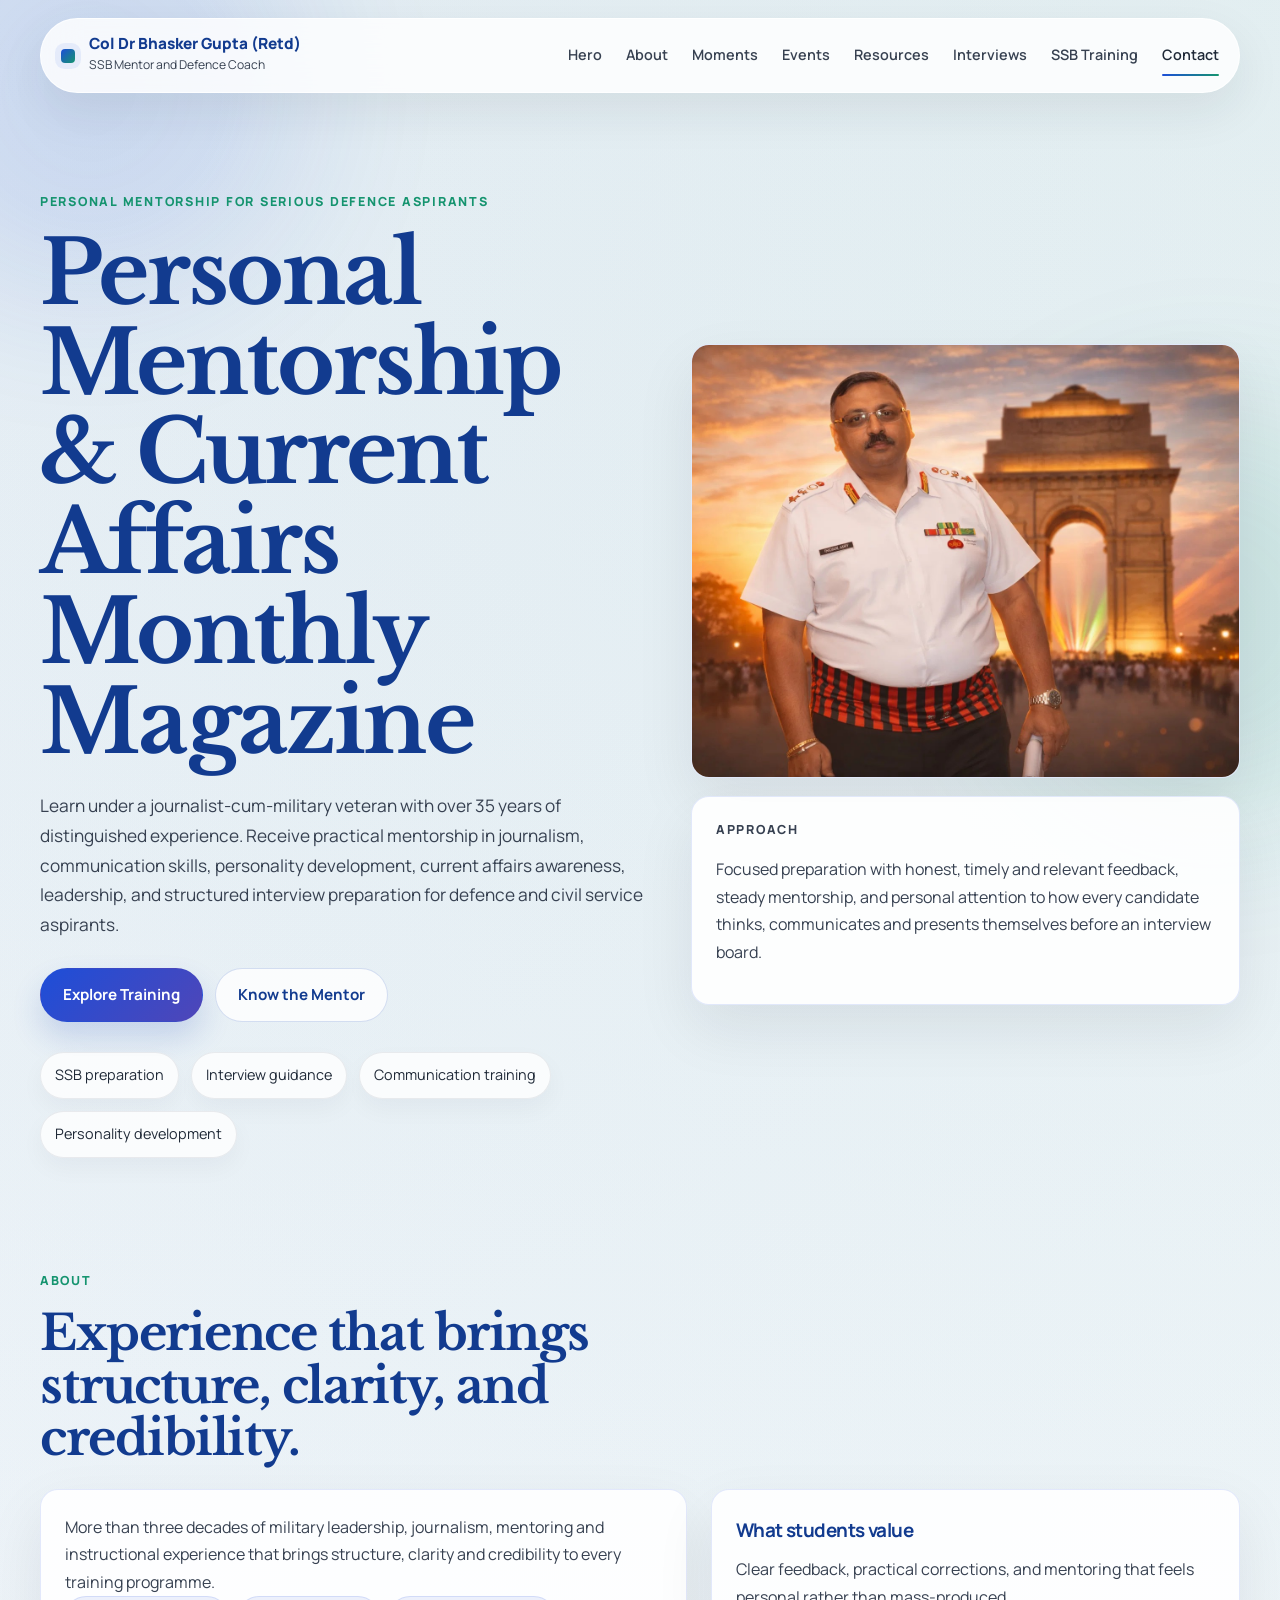
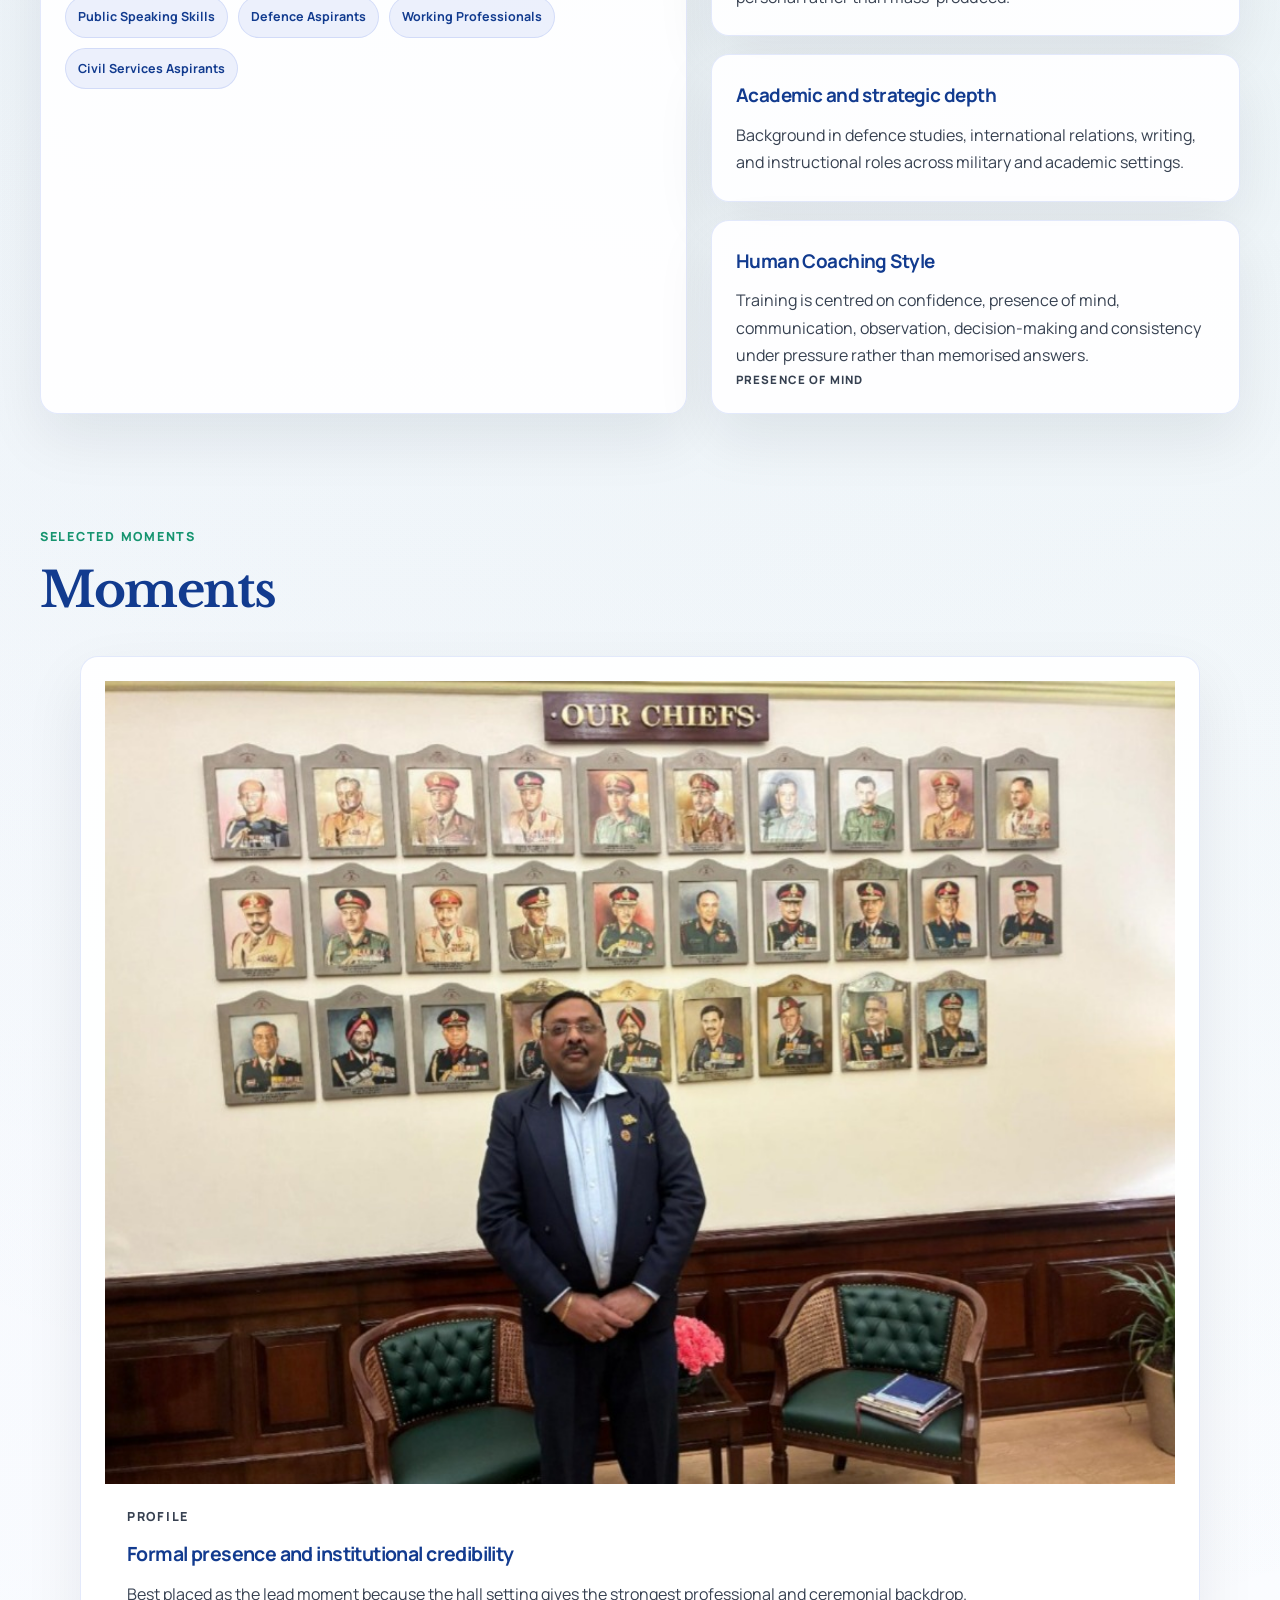
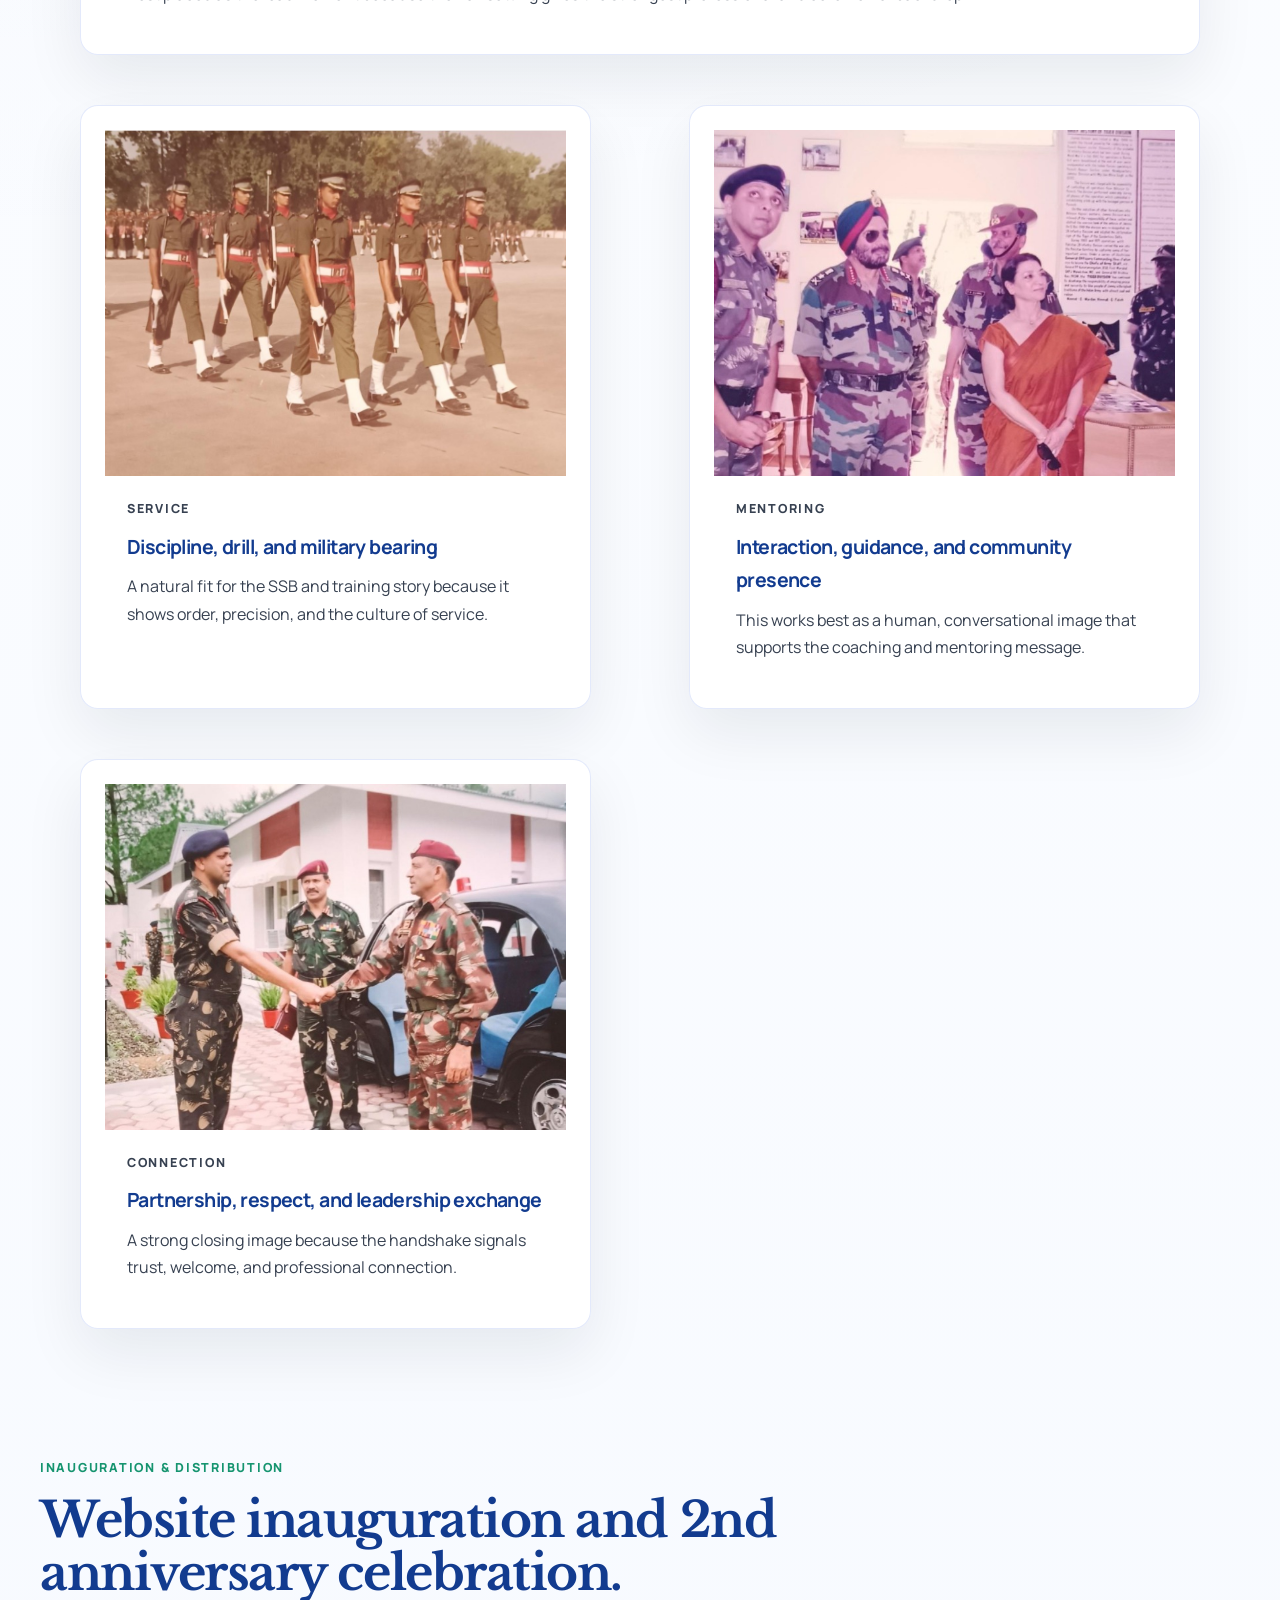
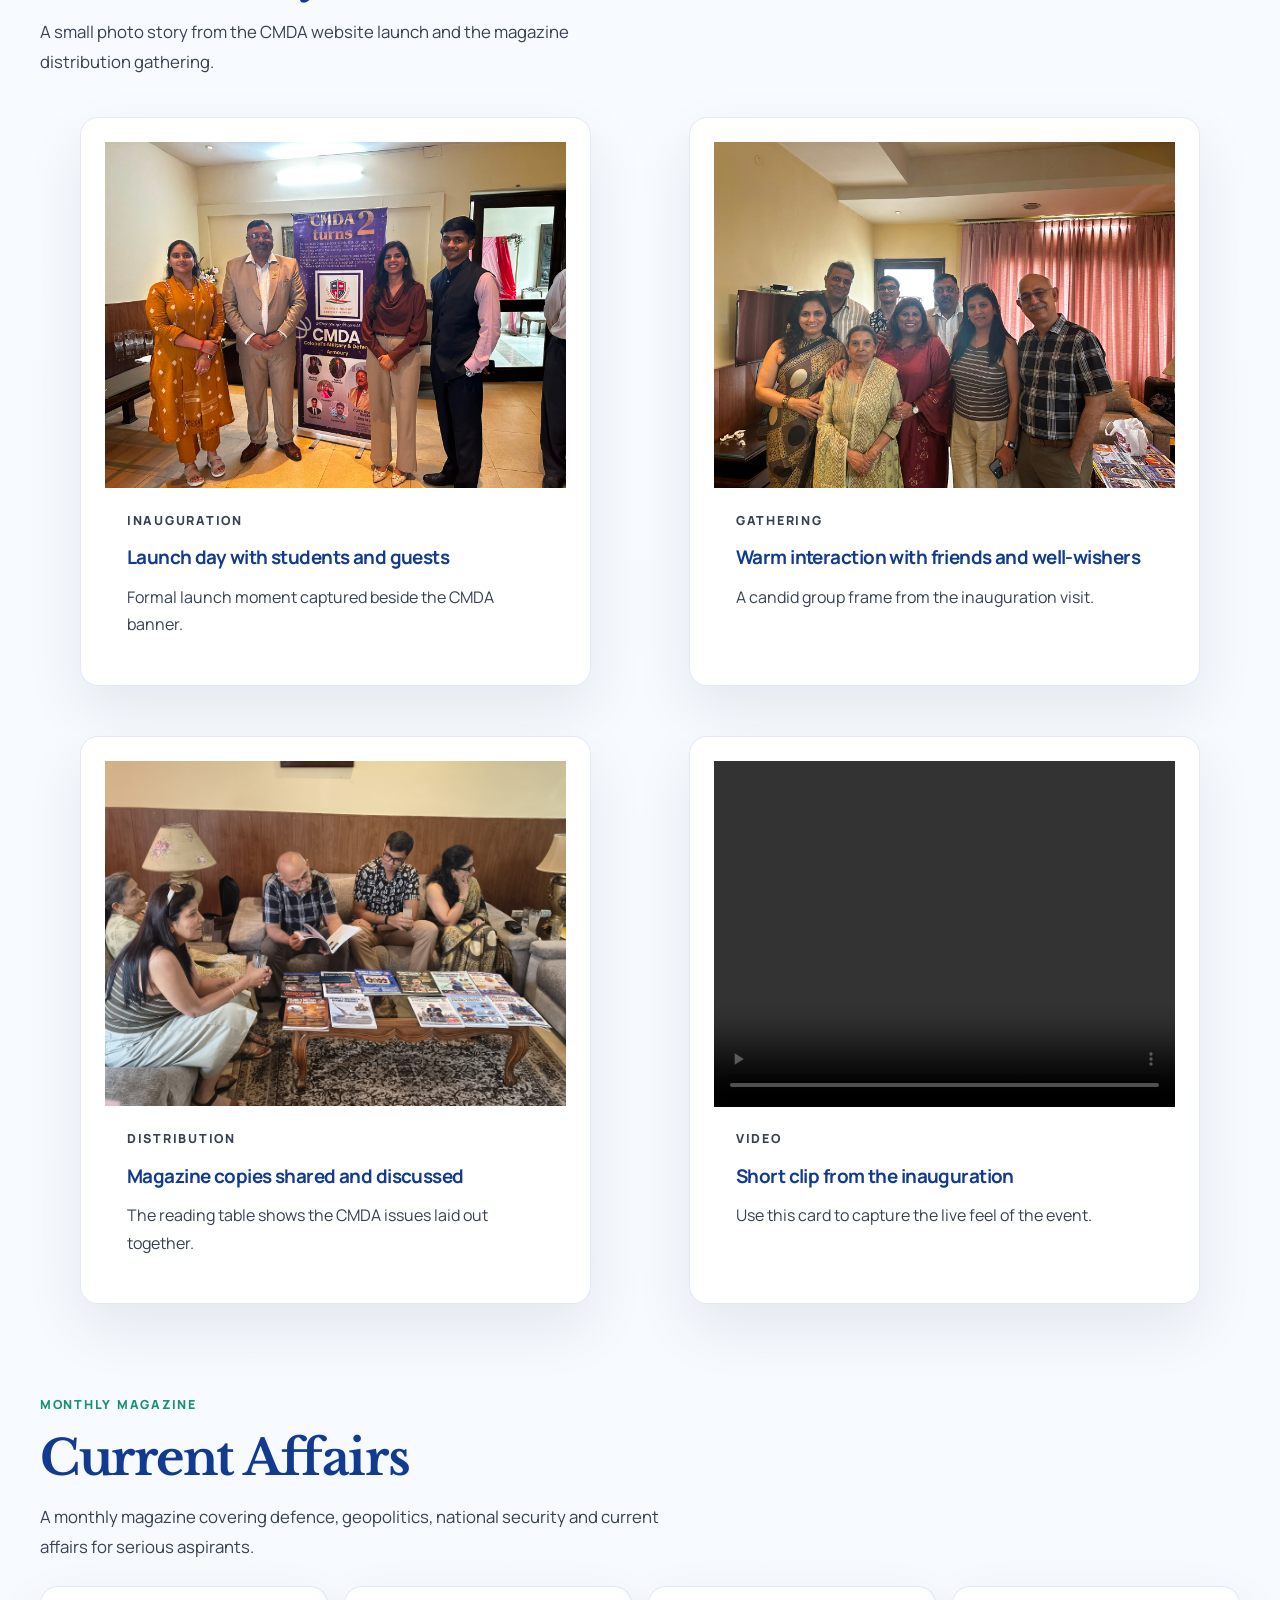
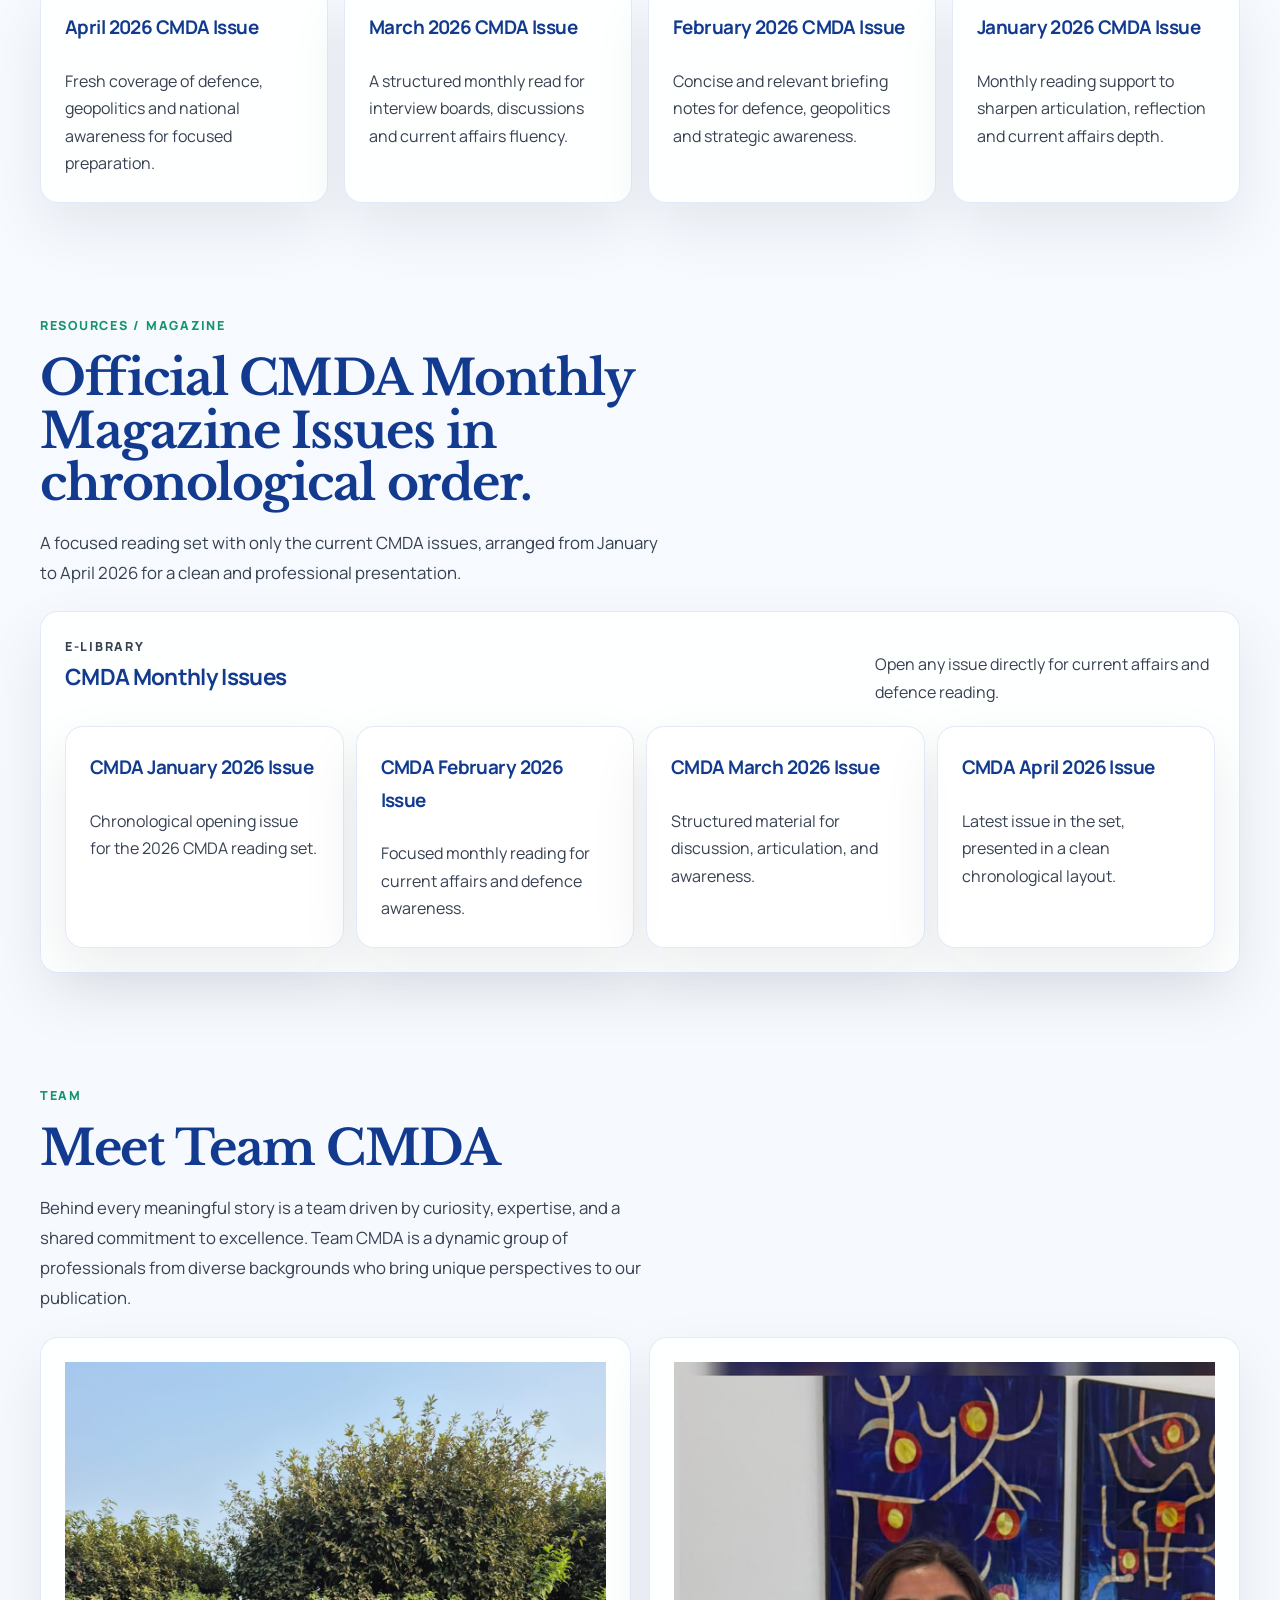
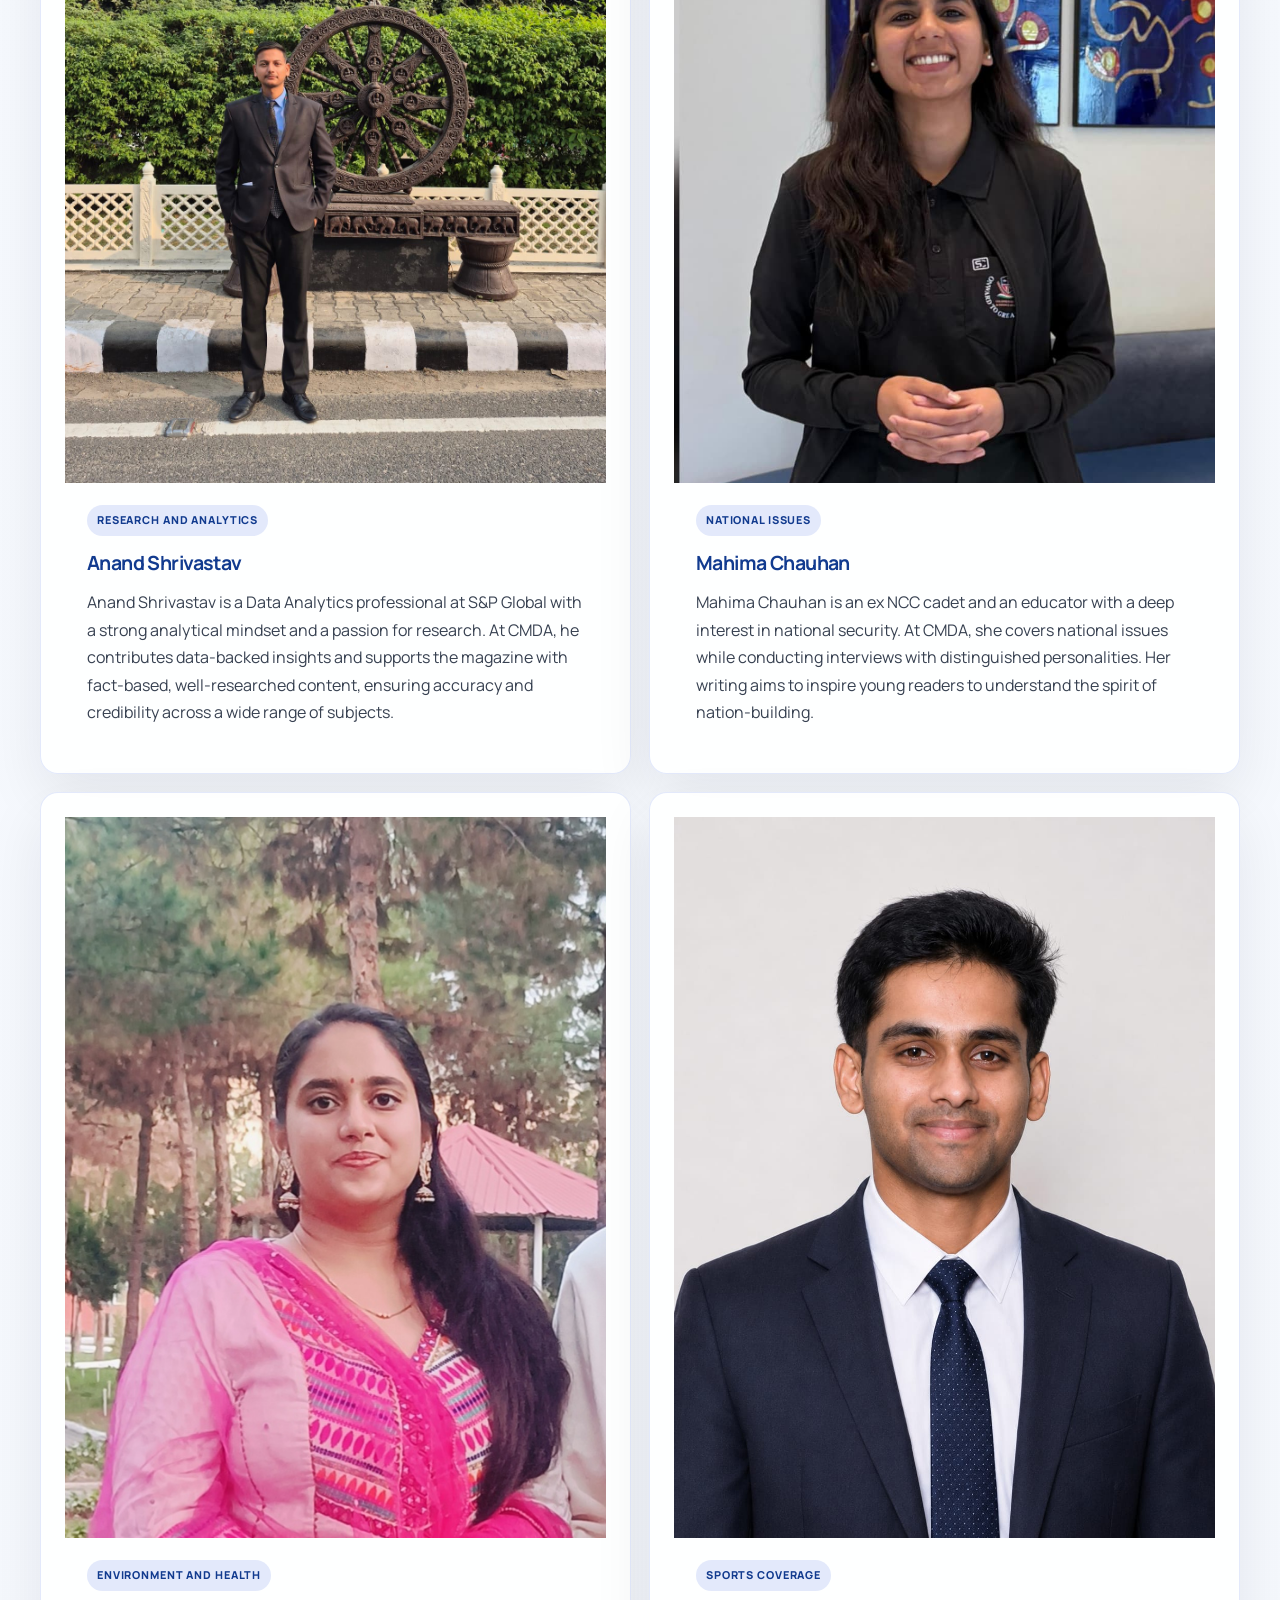
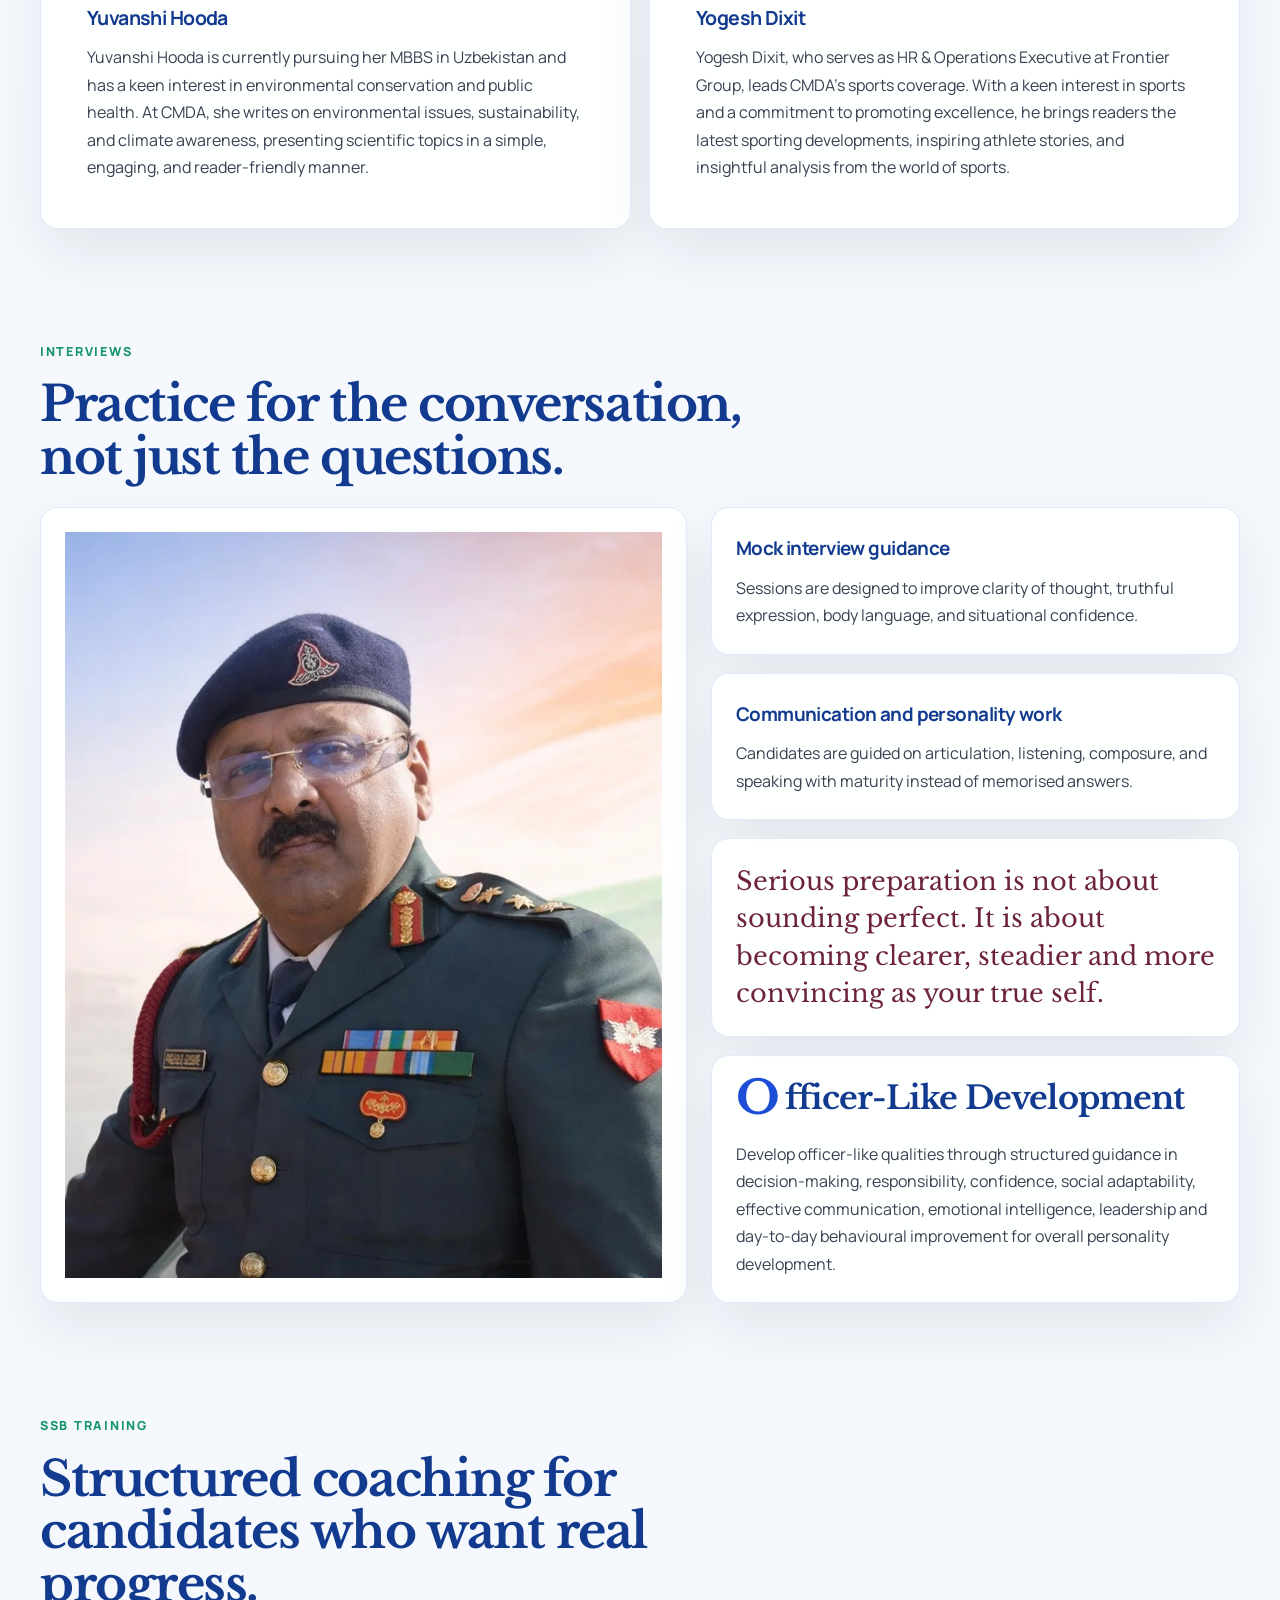
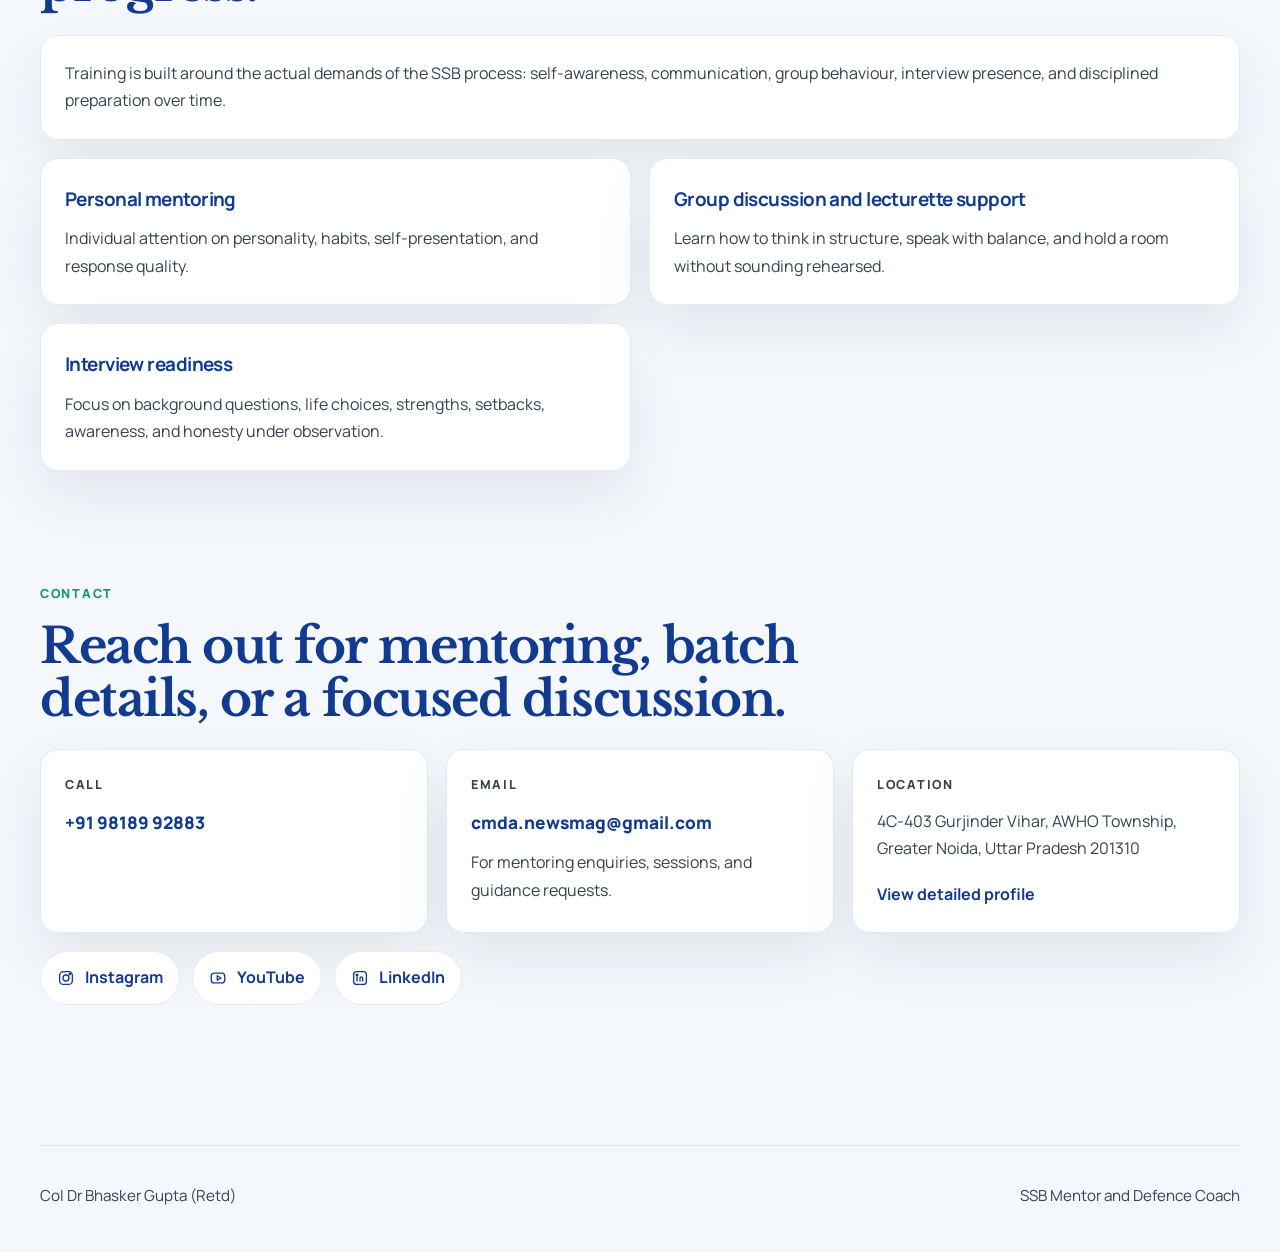
==== commit 446d49ca: "Add files via upload" ====
--- a/index.html
+++ b/index.html
@@ -320,154 +320,154 @@
           </div>
         </section>
 
-        <section id="resources" class="resources-section reveal">
-          <div class="section-heading">
-            <p class="eyebrow">Resources / Magazine</p>
-            <h2>Official CMDA Monthly Magazine Issues in chronological order.</h2>
-            <p class="section-copy lead">
-              A focused reading set with only the current CMDA issues, arranged from
-              January to April 2026 for a clean and professional presentation.
-            </p>
-          </div>
-
-          <article id="e-library" class="library-panel card">
-            <div class="library-header">
-              <div>
-                <p class="eyebrow">E-Library</p>
-                <h3>CMDA Monthly Issues</h3>
-              </div>
-              <p class="library-note">
-                Open any issue directly for current affairs and defence reading.
-              </p>
-            </div>
-
-            <div class="library-grid">
-              <article class="issue-card card">
-                <h3>CMDA January 2026 Issue</h3>
-                <p>Chronological opening issue for the 2026 CMDA reading set.</p>
-              </article>
-              <article class="issue-card card accent-emerald">
-                <h3>CMDA February 2026 Issue</h3>
-                <p>Focused monthly reading for current affairs and defence awareness.</p>
-              </article>
-              <article class="issue-card card accent-indigo">
-                <h3>CMDA March 2026 Issue</h3>
-                <p>Structured material for discussion, articulation, and awareness.</p>
-              </article>
-              <article class="issue-card card accent-maroon">
-                <h3>CMDA April 2026 Issue</h3>
-                <p>Latest issue in the set, presented in a clean chronological layout.</p>
-              </article>
-            </div>
-          </article>
-        </section>
-
-        <section id="team-cmda" class="team-section reveal">
-          <div class="section-heading">
-            <p class="eyebrow">Team</p>
-            <h2>Meet Team CMDA</h2>
-            <p class="section-copy lead">
-              Behind every meaningful story is a team driven by curiosity,
-              expertise, and a shared commitment to excellence. Team CMDA is a
-              dynamic group of professionals from diverse backgrounds who bring
-              unique perspectives to our publication.
-            </p>
-          </div>
-
-          <div class="team-grid">
-            <article class="team-card card">
-              <div class="team-media">
-                <img
-                  src="images/anand.jpeg"
-                  alt="Anand Shrivastav standing outdoors in a dark suit beside a decorative wheel sculpture"
-                  loading="lazy"
-                />
-              </div>
-              <div class="team-body">
-                <span class="badge">Research and analytics</span>
-                <h3>Anand Shrivastav</h3>
-                <p>
-                  Anand Shrivastav is a Data Analytics professional at S&amp;P
-                  Global with a strong analytical mindset and a passion for
-                  research. At CMDA, he contributes data-backed insights and
-                  supports the magazine with fact-based, well-researched
-                  content, ensuring accuracy and credibility across a wide
-                  range of subjects.
-                </p>
-              </div>
-            </article>
-
-            <article class="team-card card accent-indigo">
-              <div class="team-media">
-                <img
-                  src="images/mahima.jpeg"
-                  alt="Mahima Chauhan smiling indoors in a black outfit"
-                  loading="lazy"
-                />
-              </div>
-              <div class="team-body">
-                <span class="badge">National issues</span>
-                <h3>Mahima Chauhan</h3>
-                <p>
-                  Mahima Chauhan is an ex NCC cadet and an educator with a deep
-                  interest in national security. At CMDA, she covers national
-                  issues while conducting interviews with distinguished
-                  personalities. Her writing aims to inspire young readers to
-                  understand the spirit of nation-building.
-                </p>
-              </div>
-            </article>
-
-            <article class="team-card card accent-emerald">
-              <div class="team-media">
-                <img
-                  src="images/yuvanshi.jpeg"
-                  alt="Yuvanshi Hooda standing outdoors in a pink outfit"
-                  loading="lazy"
-                />
-              </div>
-              <div class="team-body">
-                <span class="badge">Environment and health</span>
-                <h3>Yuvanshi Hooda</h3>
-                <p>
-                  Yuvanshi Hooda is currently pursuing her MBBS in Uzbekistan
-                  and has a keen interest in environmental conservation and
-                  public health. At CMDA, she writes on environmental issues,
-                  sustainability, and climate awareness, presenting scientific
-                  topics in a simple, engaging, and reader-friendly manner.
-                </p>
-              </div>
-            </article>
-
-            <article class="team-card card accent-maroon">
-              <div class="team-media">
-                <img
-                  src="images/yogesh.jpeg"
-                  alt="Yogesh Dixit wearing a navy suit and tie against a light background"
-                  loading="lazy"
-                />
-              </div>
-              <div class="team-body">
-                <span class="badge">Sports coverage</span>
-                <h3>Yogesh Dixit</h3>
-                <p>
-                  Yogesh Dixit, who serves as HR &amp; Operations Executive at
-                  Frontier Group, leads CMDA&apos;s sports coverage. With a keen
-                  interest in sports and a commitment to promoting excellence,
-                  he brings readers the latest sporting developments,
-                  inspiring athlete stories, and insightful analysis from the
-                  world of sports.
-                </p>
-              </div>
-            </article>
-          </div>
-        </section>
-
-        <section id="interviews" class="interviews-section reveal">
-          <div class="section-heading">
-            <p class="eyebrow">Interviews</p>
-            <h2>Practice for the conversation, not just the questions.</h2>
-          </div>
+        <section id="resources" class="resources-section reveal">
+          <div class="section-heading">
+            <p class="eyebrow">Resources / Magazine</p>
+            <h2>Official CMDA Monthly Magazine Issues in chronological order.</h2>
+            <p class="section-copy lead">
+              A focused reading set with only the current CMDA issues, arranged from
+              January to April 2026 for a clean and professional presentation.
+            </p>
+          </div>
+
+          <article id="e-library" class="library-panel card">
+            <div class="library-header">
+              <div>
+                <p class="eyebrow">E-Library</p>
+                <h3>CMDA Monthly Issues</h3>
+              </div>
+              <p class="library-note">
+                Open any issue directly for current affairs and defence reading.
+              </p>
+            </div>
+
+            <div class="library-grid">
+              <article class="issue-card card">
+                <h3>CMDA January 2026 Issue</h3>
+                <p>Chronological opening issue for the 2026 CMDA reading set.</p>
+              </article>
+              <article class="issue-card card accent-emerald">
+                <h3>CMDA February 2026 Issue</h3>
+                <p>Focused monthly reading for current affairs and defence awareness.</p>
+              </article>
+              <article class="issue-card card accent-indigo">
+                <h3>CMDA March 2026 Issue</h3>
+                <p>Structured material for discussion, articulation, and awareness.</p>
+              </article>
+              <article class="issue-card card accent-maroon">
+                <h3>CMDA April 2026 Issue</h3>
+                <p>Latest issue in the set, presented in a clean chronological layout.</p>
+              </article>
+            </div>
+          </article>
+        </section>
+
+        <section id="team-cmda" class="team-section reveal">
+          <div class="section-heading">
+            <p class="eyebrow">Team</p>
+            <h2>Meet Team CMDA</h2>
+            <p class="section-copy lead">
+              Behind every meaningful story is a team driven by curiosity,
+              expertise, and a shared commitment to excellence. Team CMDA is a
+              dynamic group of professionals from diverse backgrounds who bring
+              unique perspectives to our publication.
+            </p>
+          </div>
+
+          <div class="team-grid">
+            <article class="team-card card">
+              <div class="team-media">
+                <img
+                  src="images/anand.jpeg"
+                  alt="Anand Shrivastav standing outdoors in a dark suit beside a decorative wheel sculpture"
+                  loading="lazy"
+                />
+              </div>
+              <div class="team-body">
+                <span class="badge">Research and analytics</span>
+                <h3>Anand Shrivastav</h3>
+                <p>
+                  Anand Shrivastav is a Data Analytics professional at S&amp;P
+                  Global with a strong analytical mindset and a passion for
+                  research. At CMDA, he contributes data-backed insights and
+                  supports the magazine with fact-based, well-researched
+                  content, ensuring accuracy and credibility across a wide
+                  range of subjects.
+                </p>
+              </div>
+            </article>
+
+            <article class="team-card card accent-indigo">
+              <div class="team-media">
+                <img
+                  src="images/mahima.jpeg"
+                  alt="Mahima Chauhan smiling indoors in a black outfit"
+                  loading="lazy"
+                />
+              </div>
+              <div class="team-body">
+                <span class="badge">National issues</span>
+                <h3>Mahima Chauhan</h3>
+                <p>
+                  Mahima Chauhan is an ex NCC cadet and an educator with a deep
+                  interest in national security. At CMDA, she covers national
+                  issues while conducting interviews with distinguished
+                  personalities. Her writing aims to inspire young readers to
+                  understand the spirit of nation-building.
+                </p>
+              </div>
+            </article>
+
+            <article class="team-card card accent-emerald">
+              <div class="team-media">
+                <img
+                  src="images/yuvanshi.jpeg"
+                  alt="Yuvanshi Hooda standing outdoors in a pink outfit"
+                  loading="lazy"
+                />
+              </div>
+              <div class="team-body">
+                <span class="badge">Environment and health</span>
+                <h3>Yuvanshi Hooda</h3>
+                <p>
+                  Yuvanshi Hooda is currently pursuing her MBBS in Uzbekistan
+                  and has a keen interest in environmental conservation and
+                  public health. At CMDA, she writes on environmental issues,
+                  sustainability, and climate awareness, presenting scientific
+                  topics in a simple, engaging, and reader-friendly manner.
+                </p>
+              </div>
+            </article>
+
+            <article class="team-card card accent-maroon">
+              <div class="team-media">
+                <img
+                  src="images/yogesh.jpeg"
+                  alt="Yogesh Dixit wearing a navy suit and tie against a light background"
+                  loading="lazy"
+                />
+              </div>
+              <div class="team-body">
+                <span class="badge">Sports coverage</span>
+                <h3>Yogesh Dixit</h3>
+                <p>
+                  Yogesh Dixit, who serves as HR &amp; Operations Executive at
+                  Frontier Group, leads CMDA&apos;s sports coverage. With a keen
+                  interest in sports and a commitment to promoting excellence,
+                  he brings readers the latest sporting developments,
+                  inspiring athlete stories, and insightful analysis from the
+                  world of sports.
+                </p>
+              </div>
+            </article>
+          </div>
+        </section>
+
+        <section id="interviews" class="interviews-section reveal">
+          <div class="section-heading">
+            <p class="eyebrow">Interviews</p>
+            <h2>Practice for the conversation, not just the questions.</h2>
+          </div>
 
           <div class="interview-grid">
             <div class="interview-visual card">
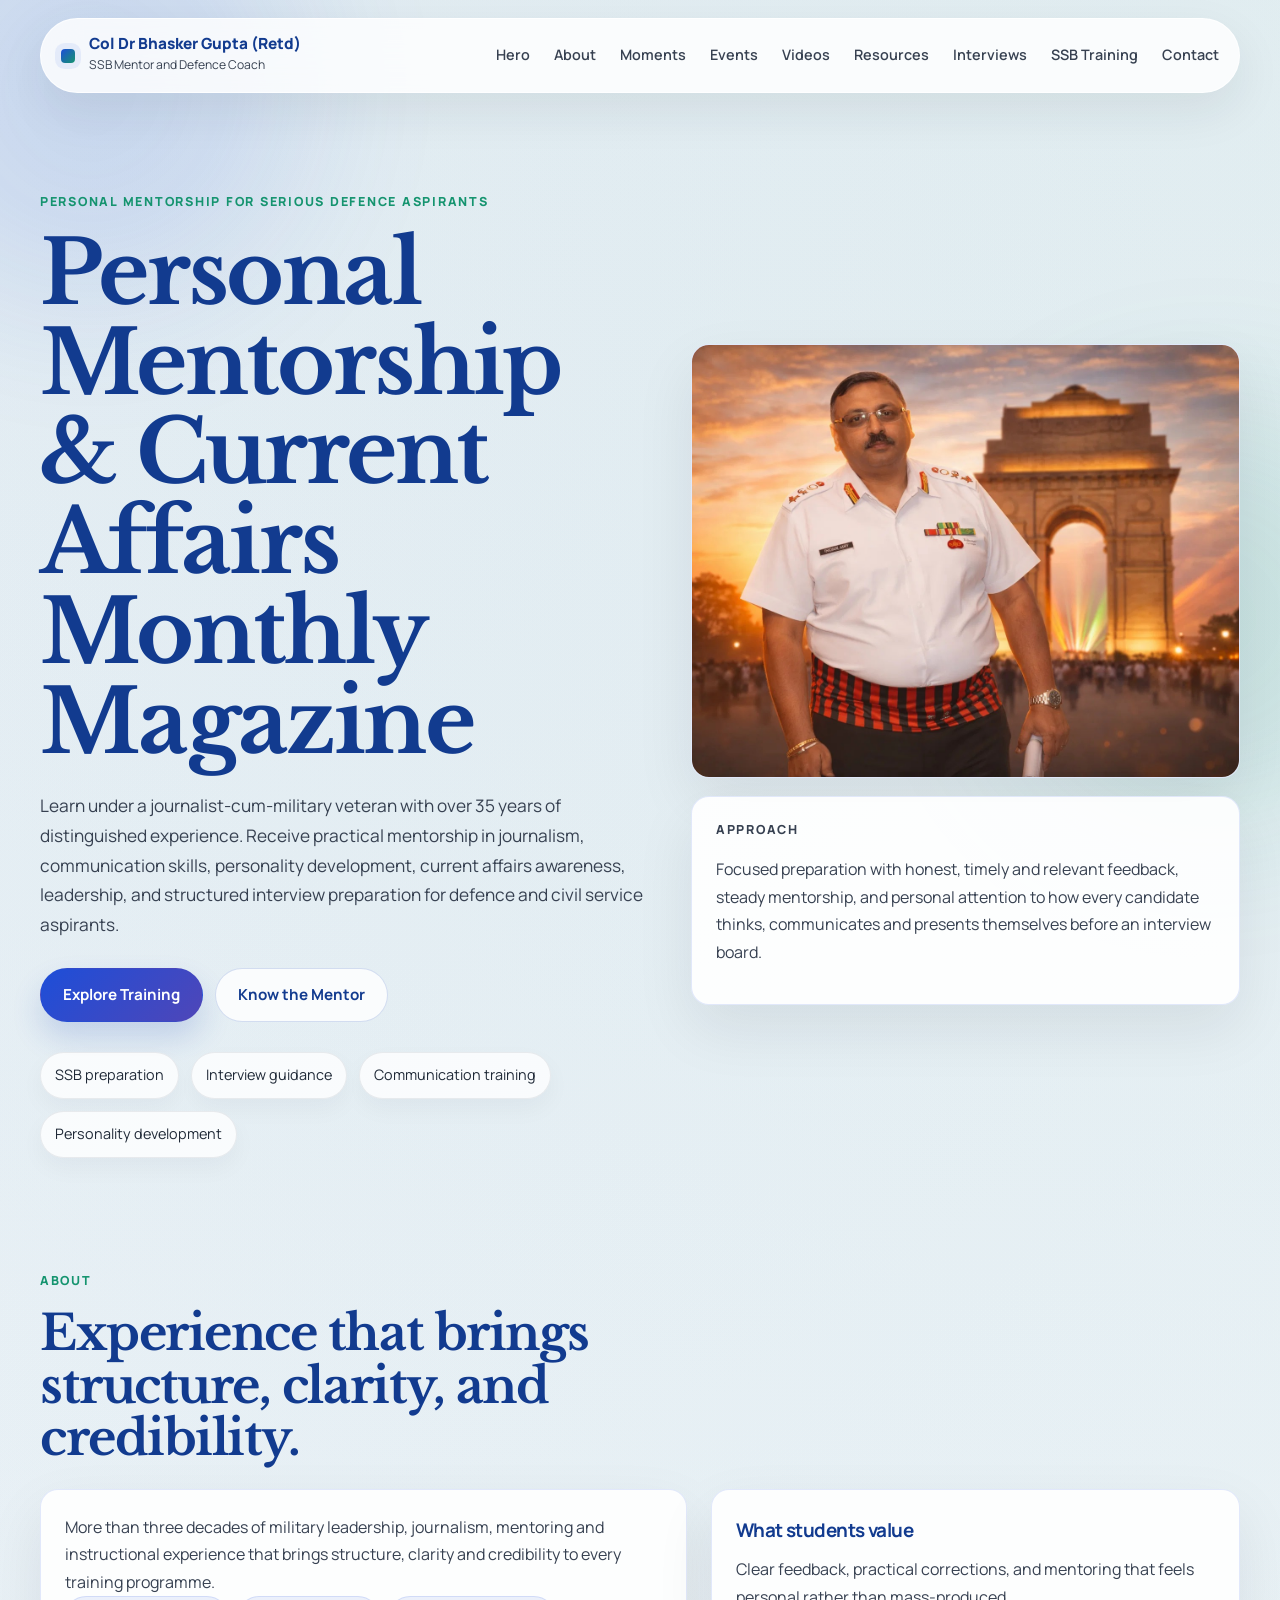
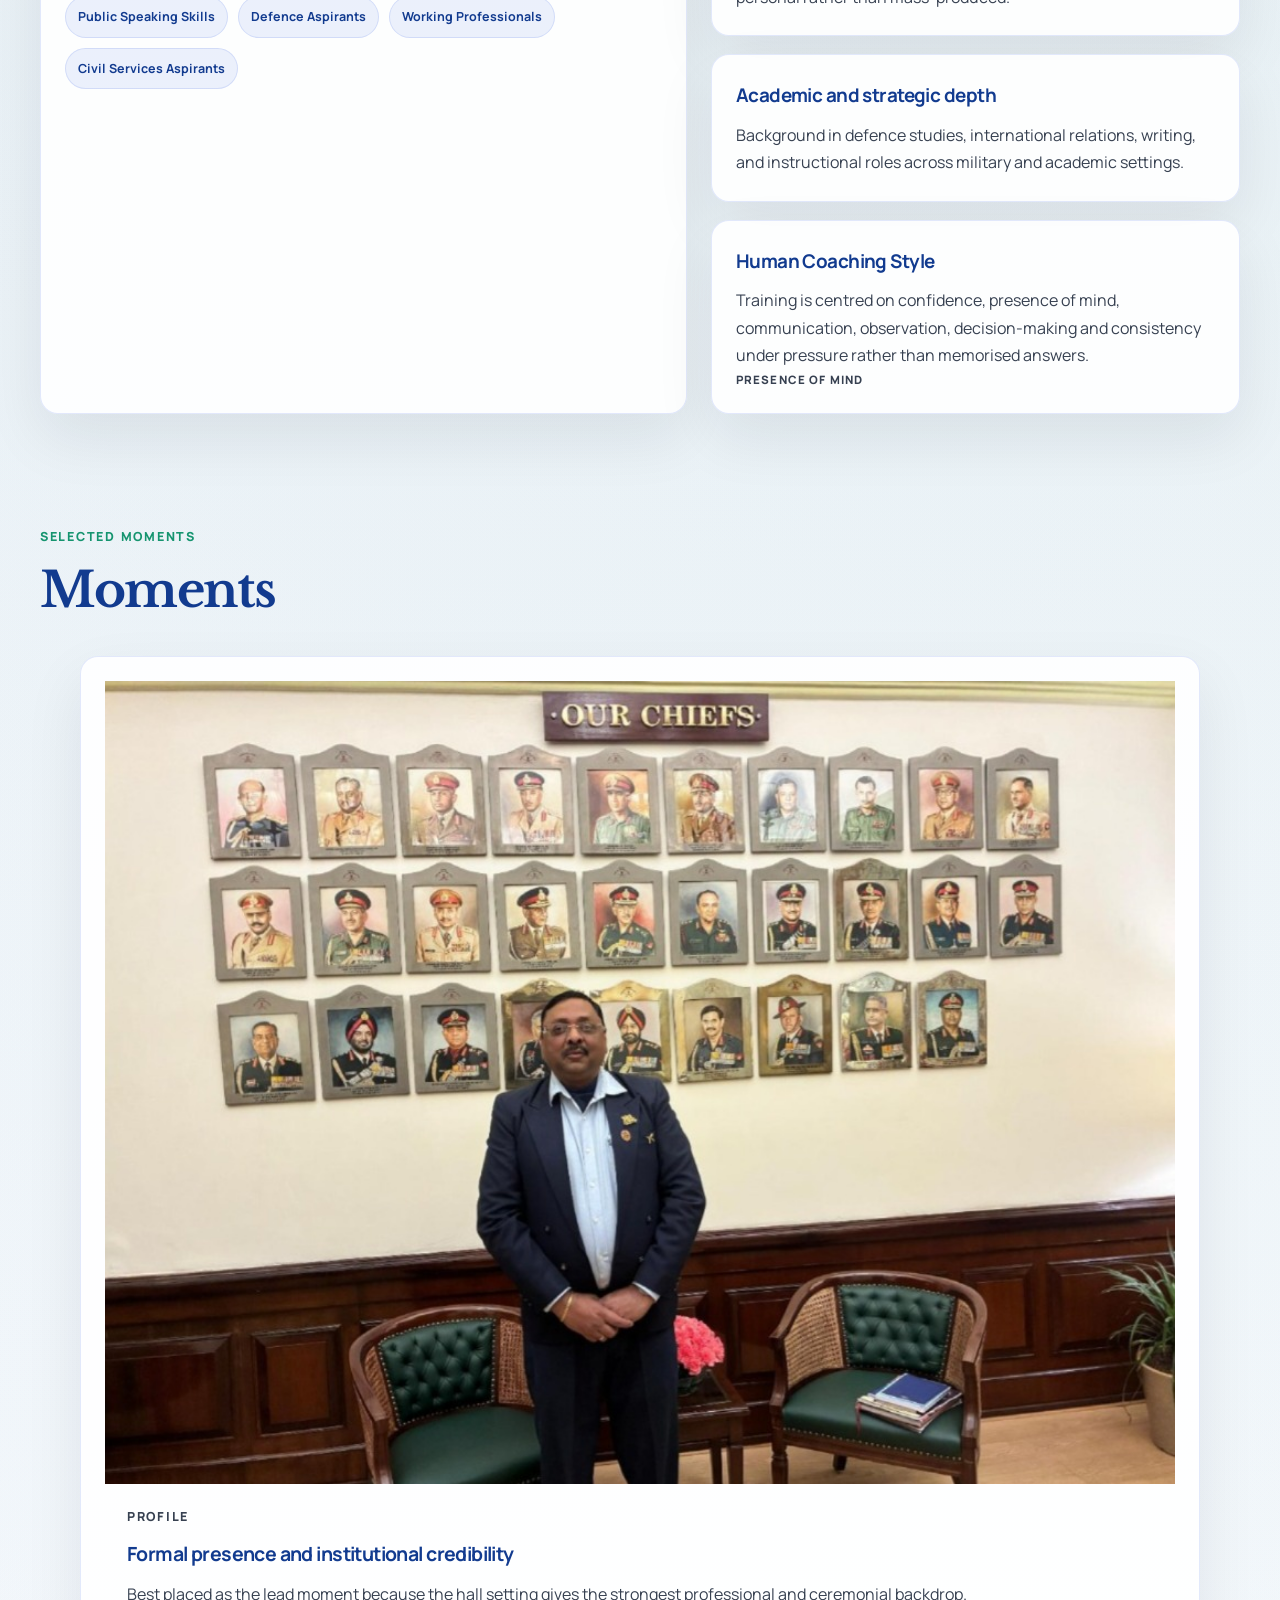
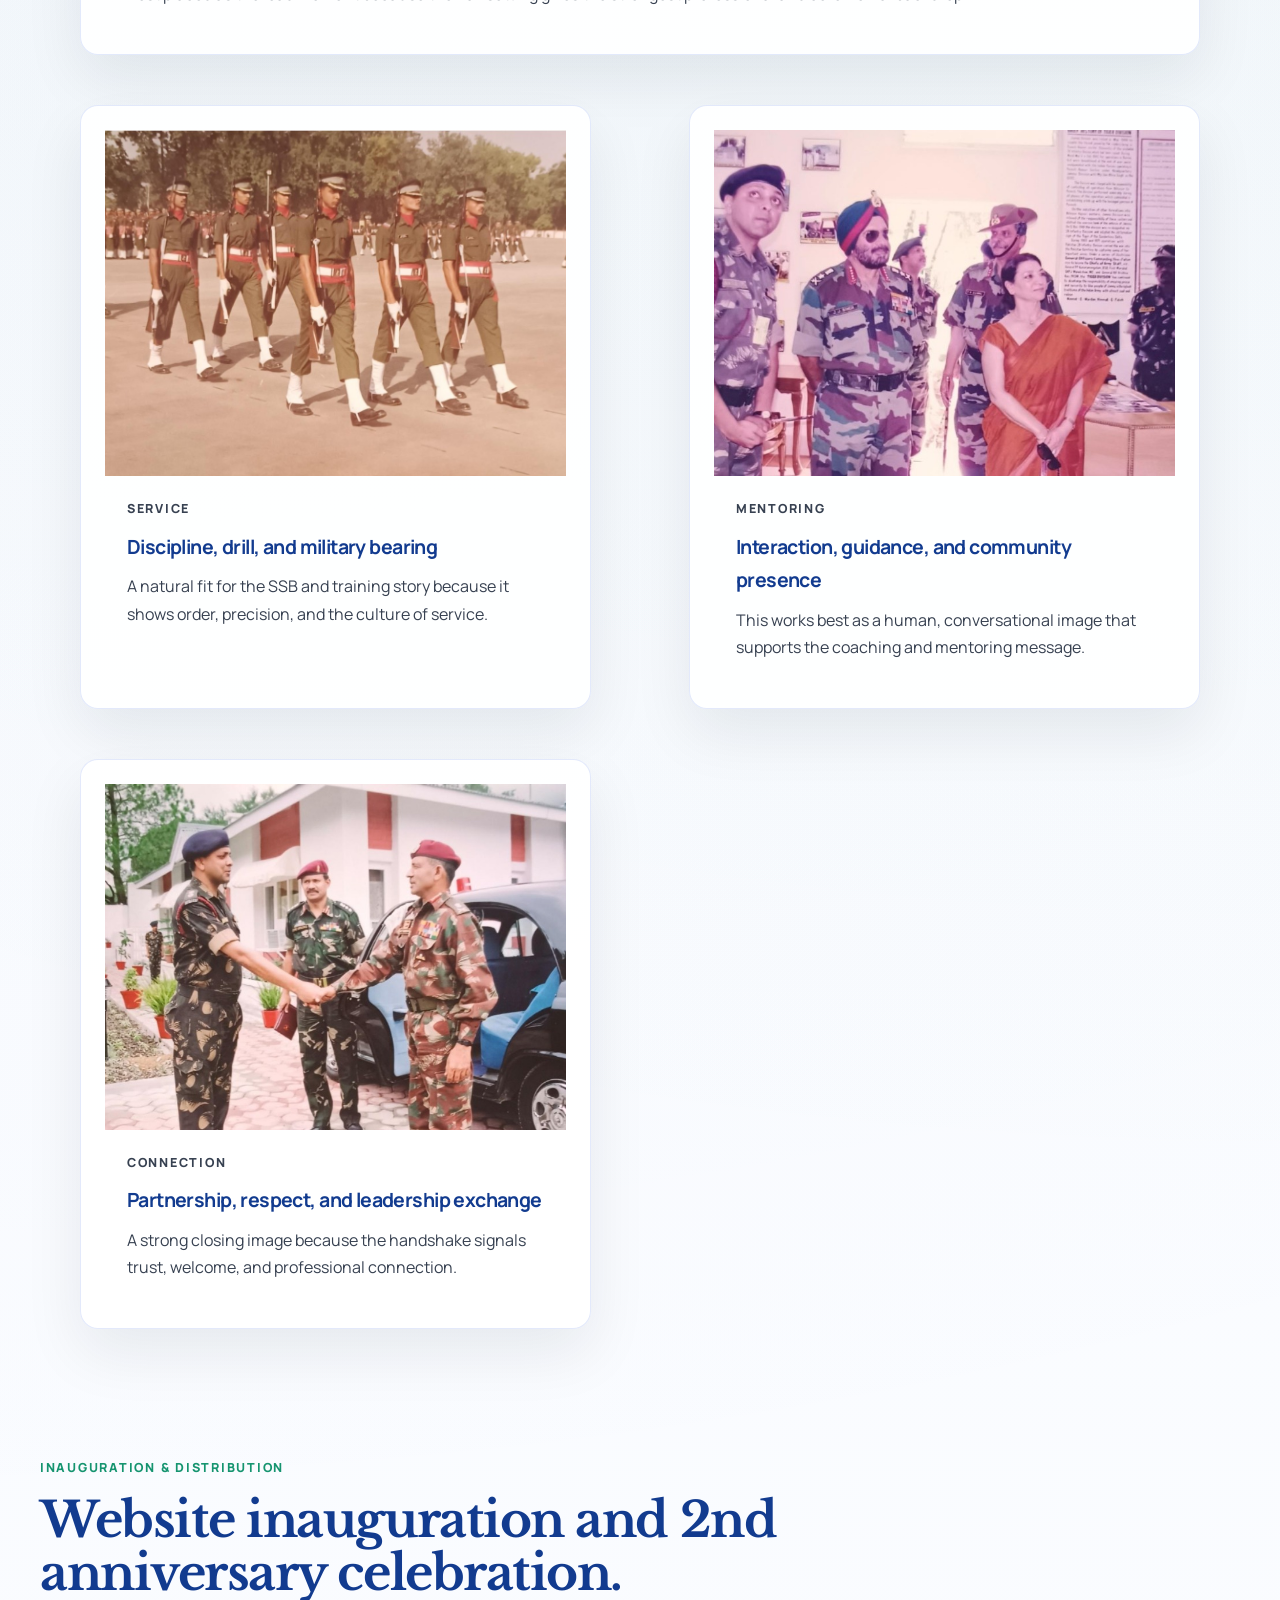
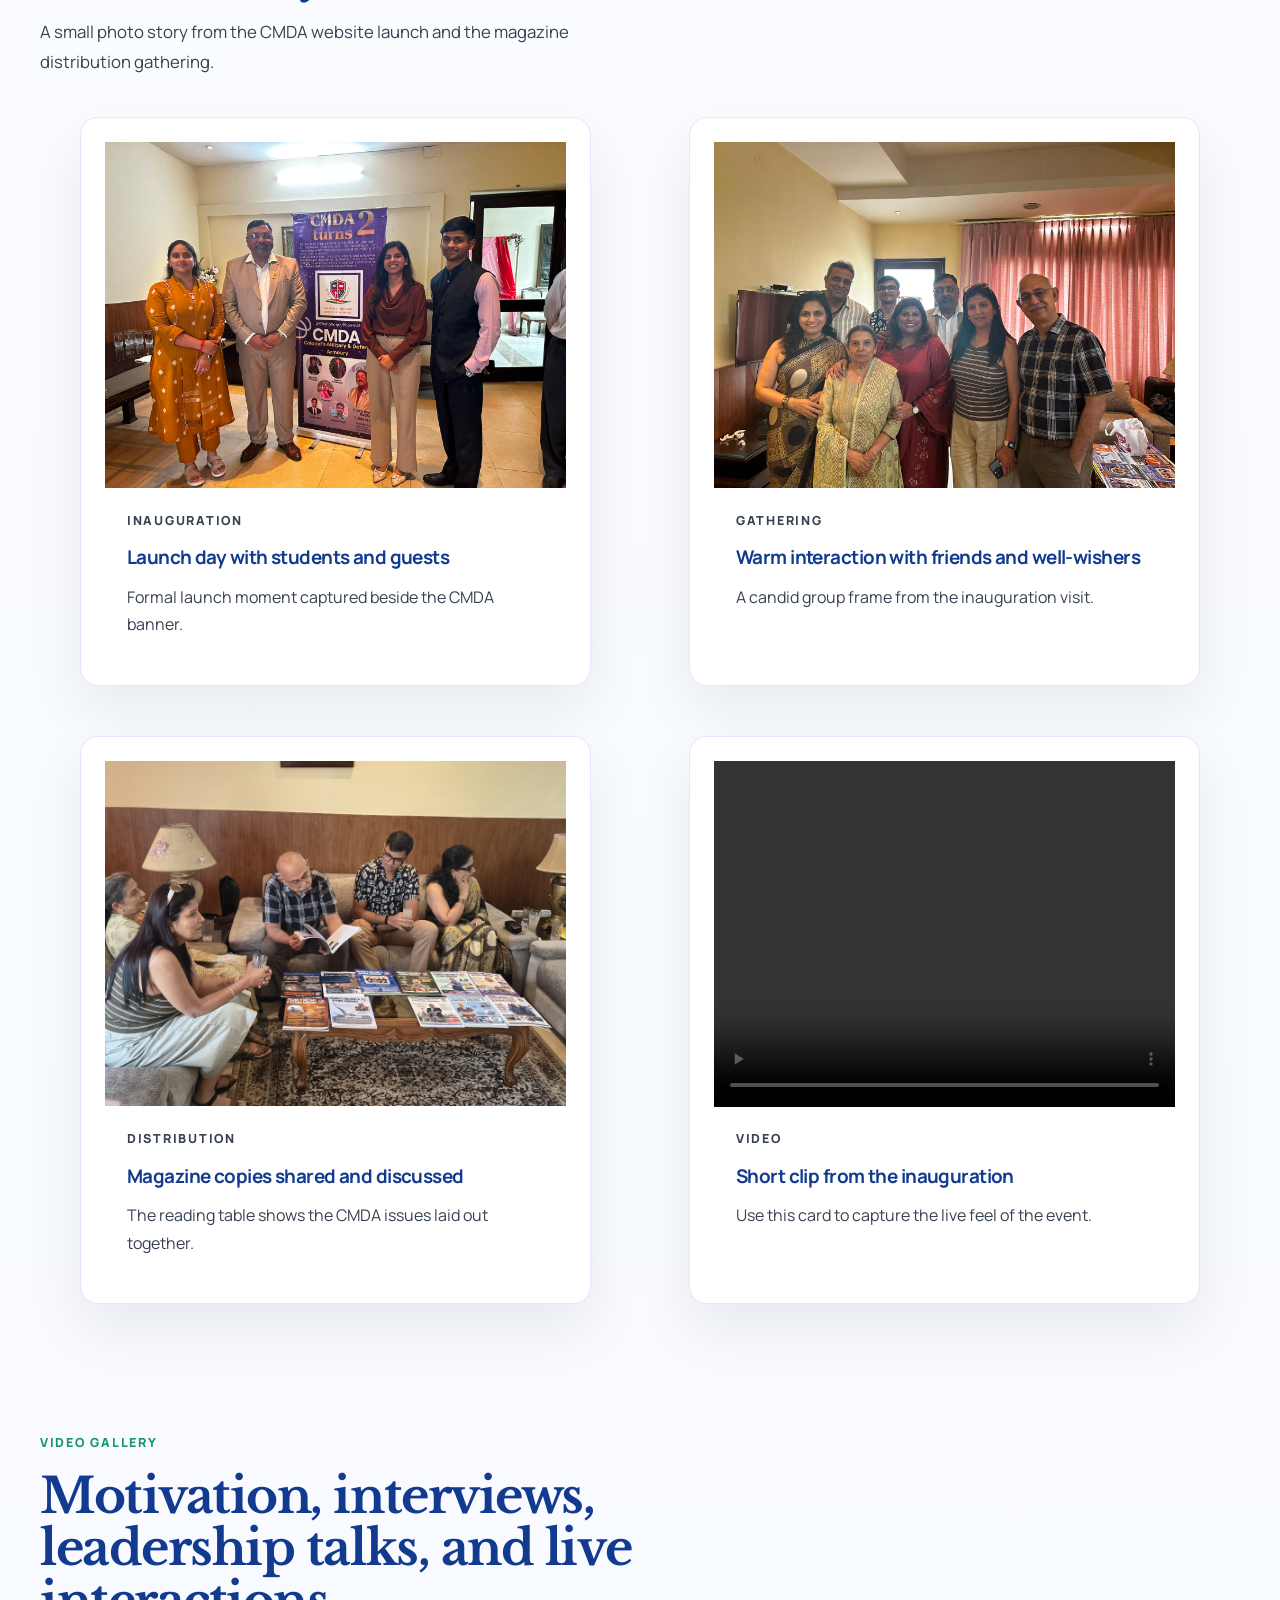
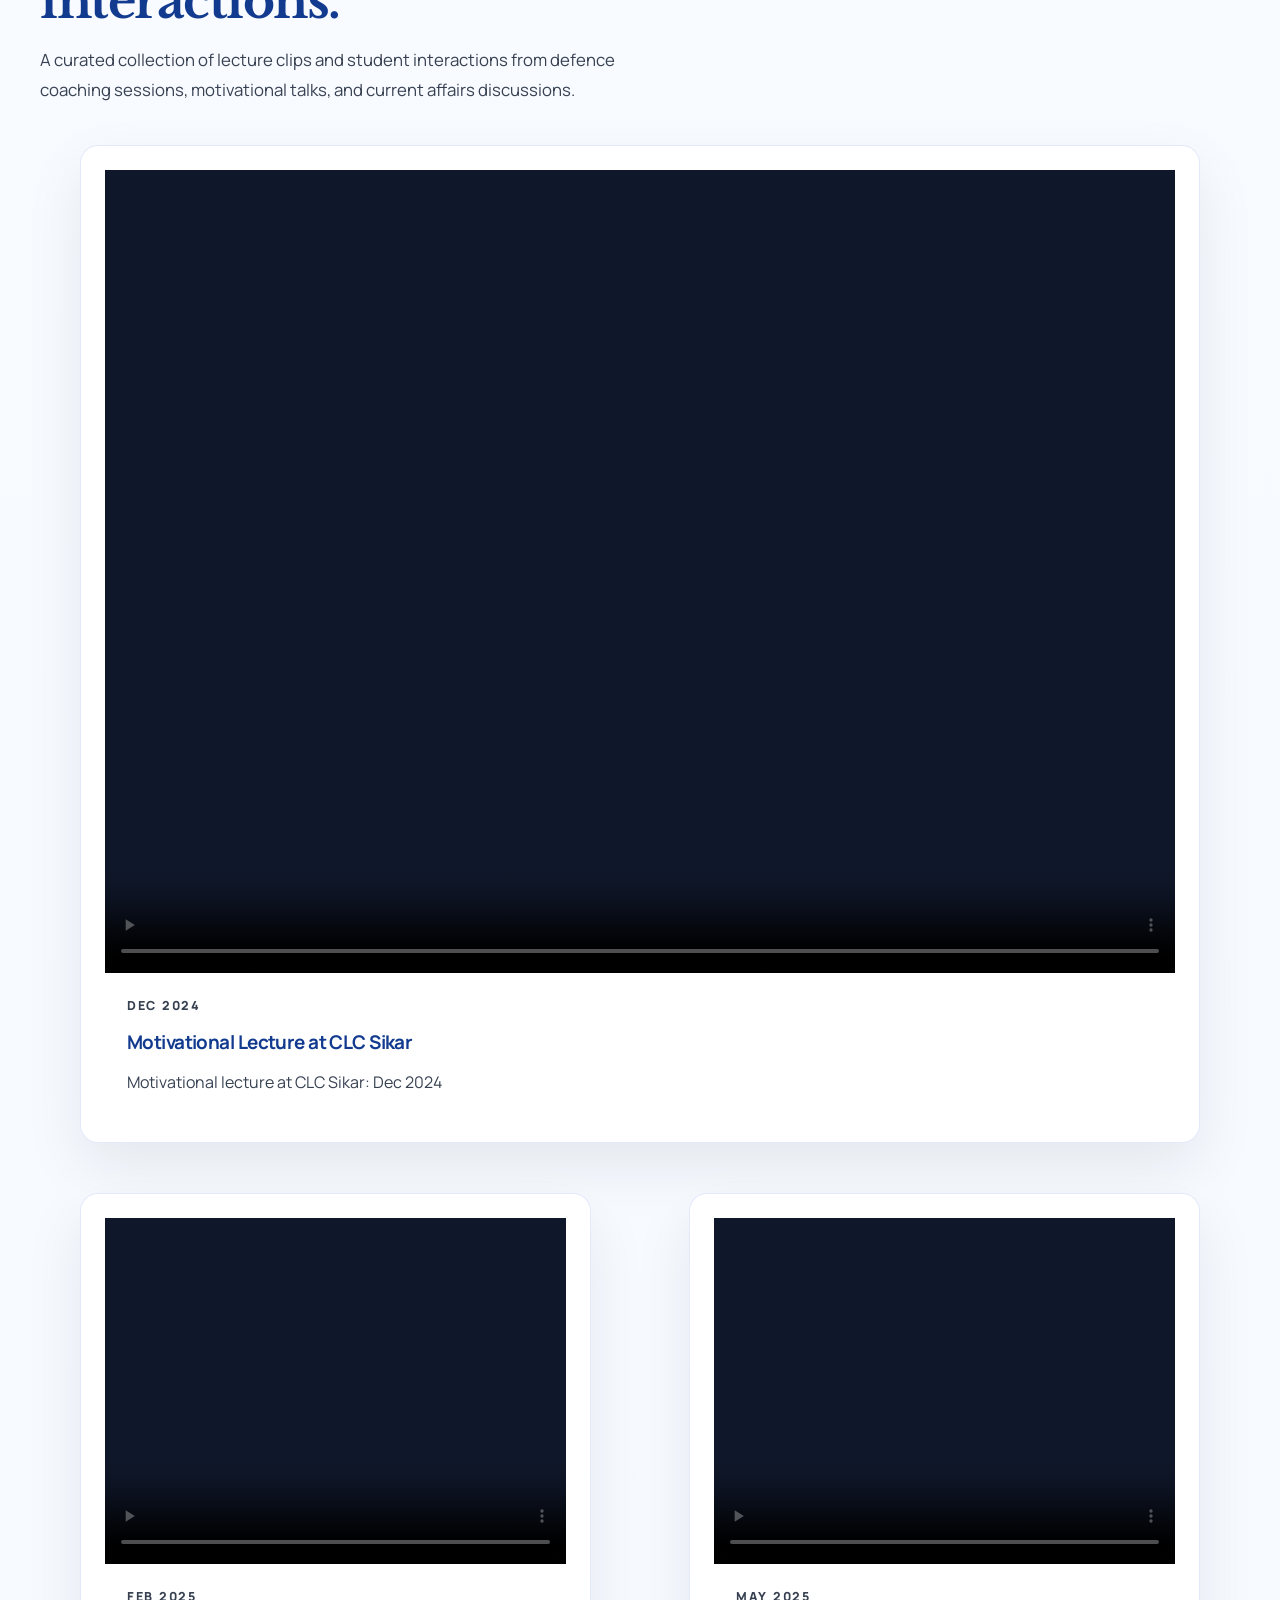
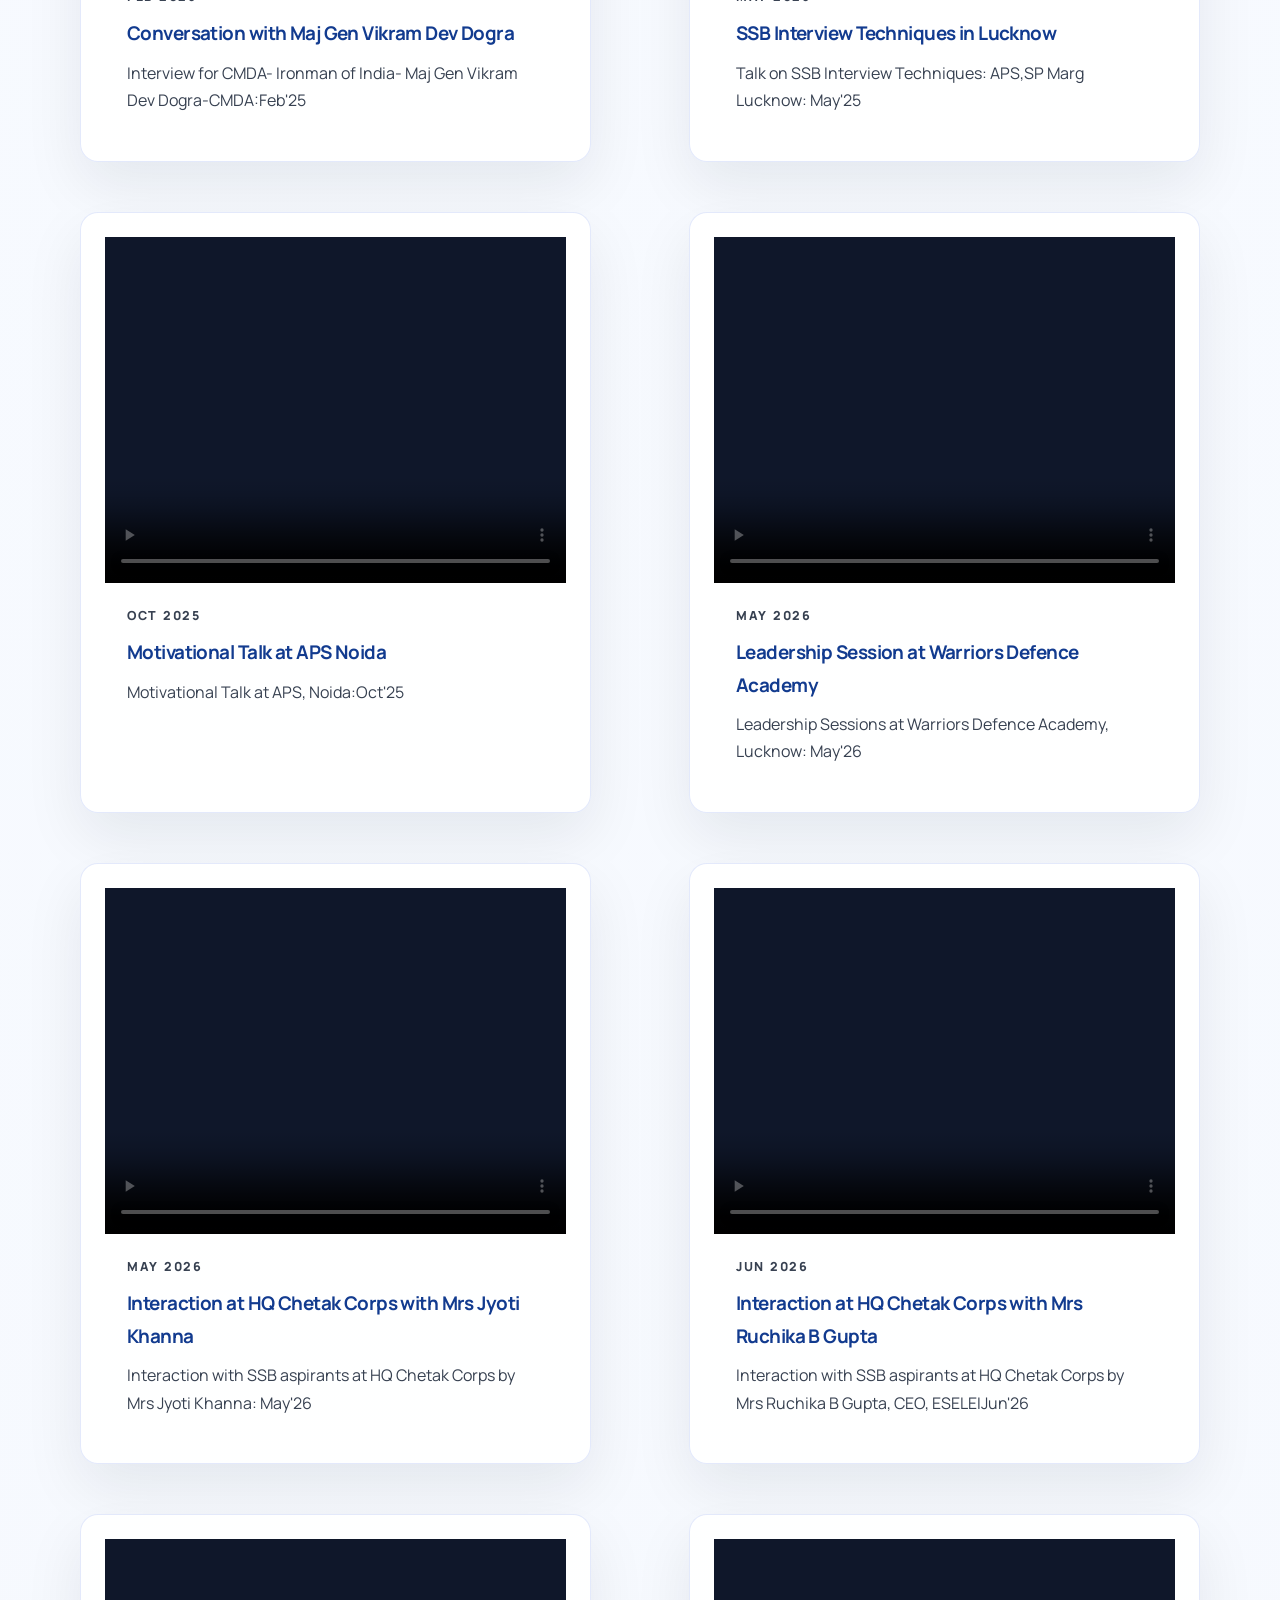
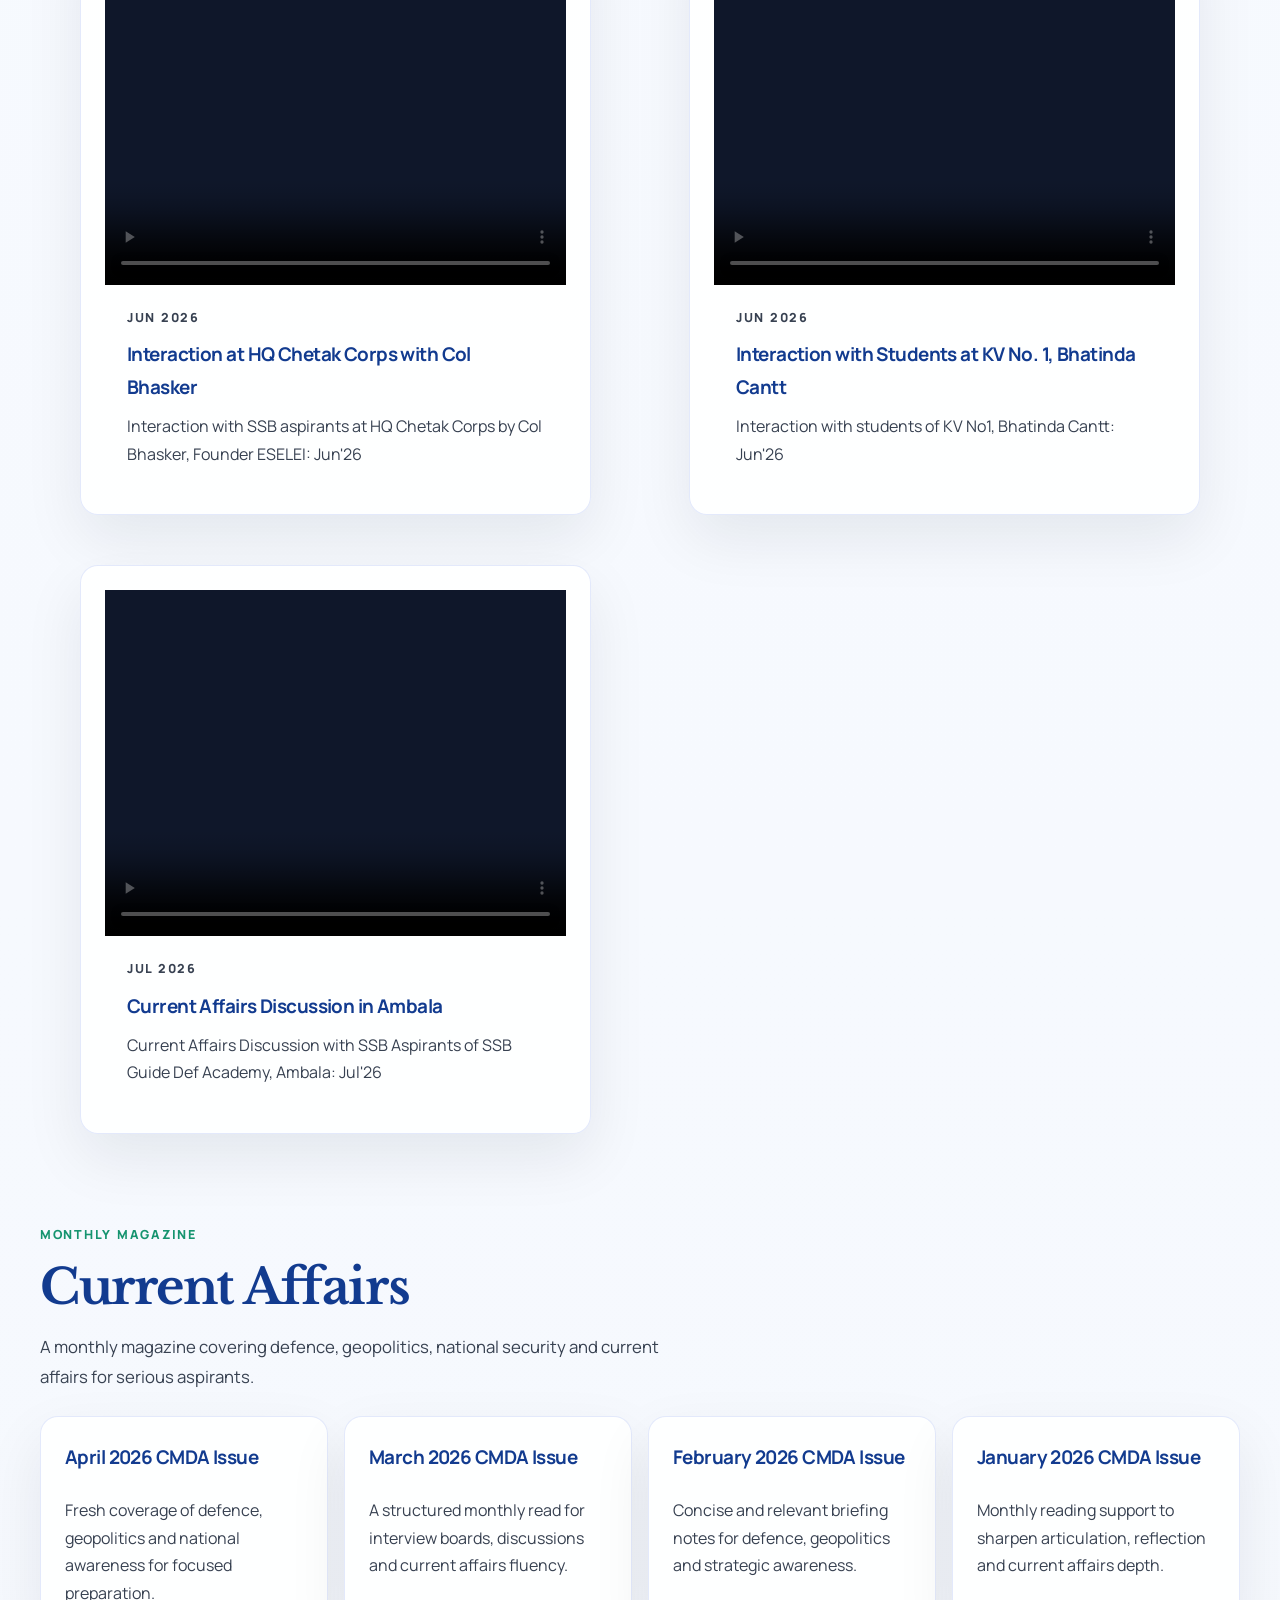
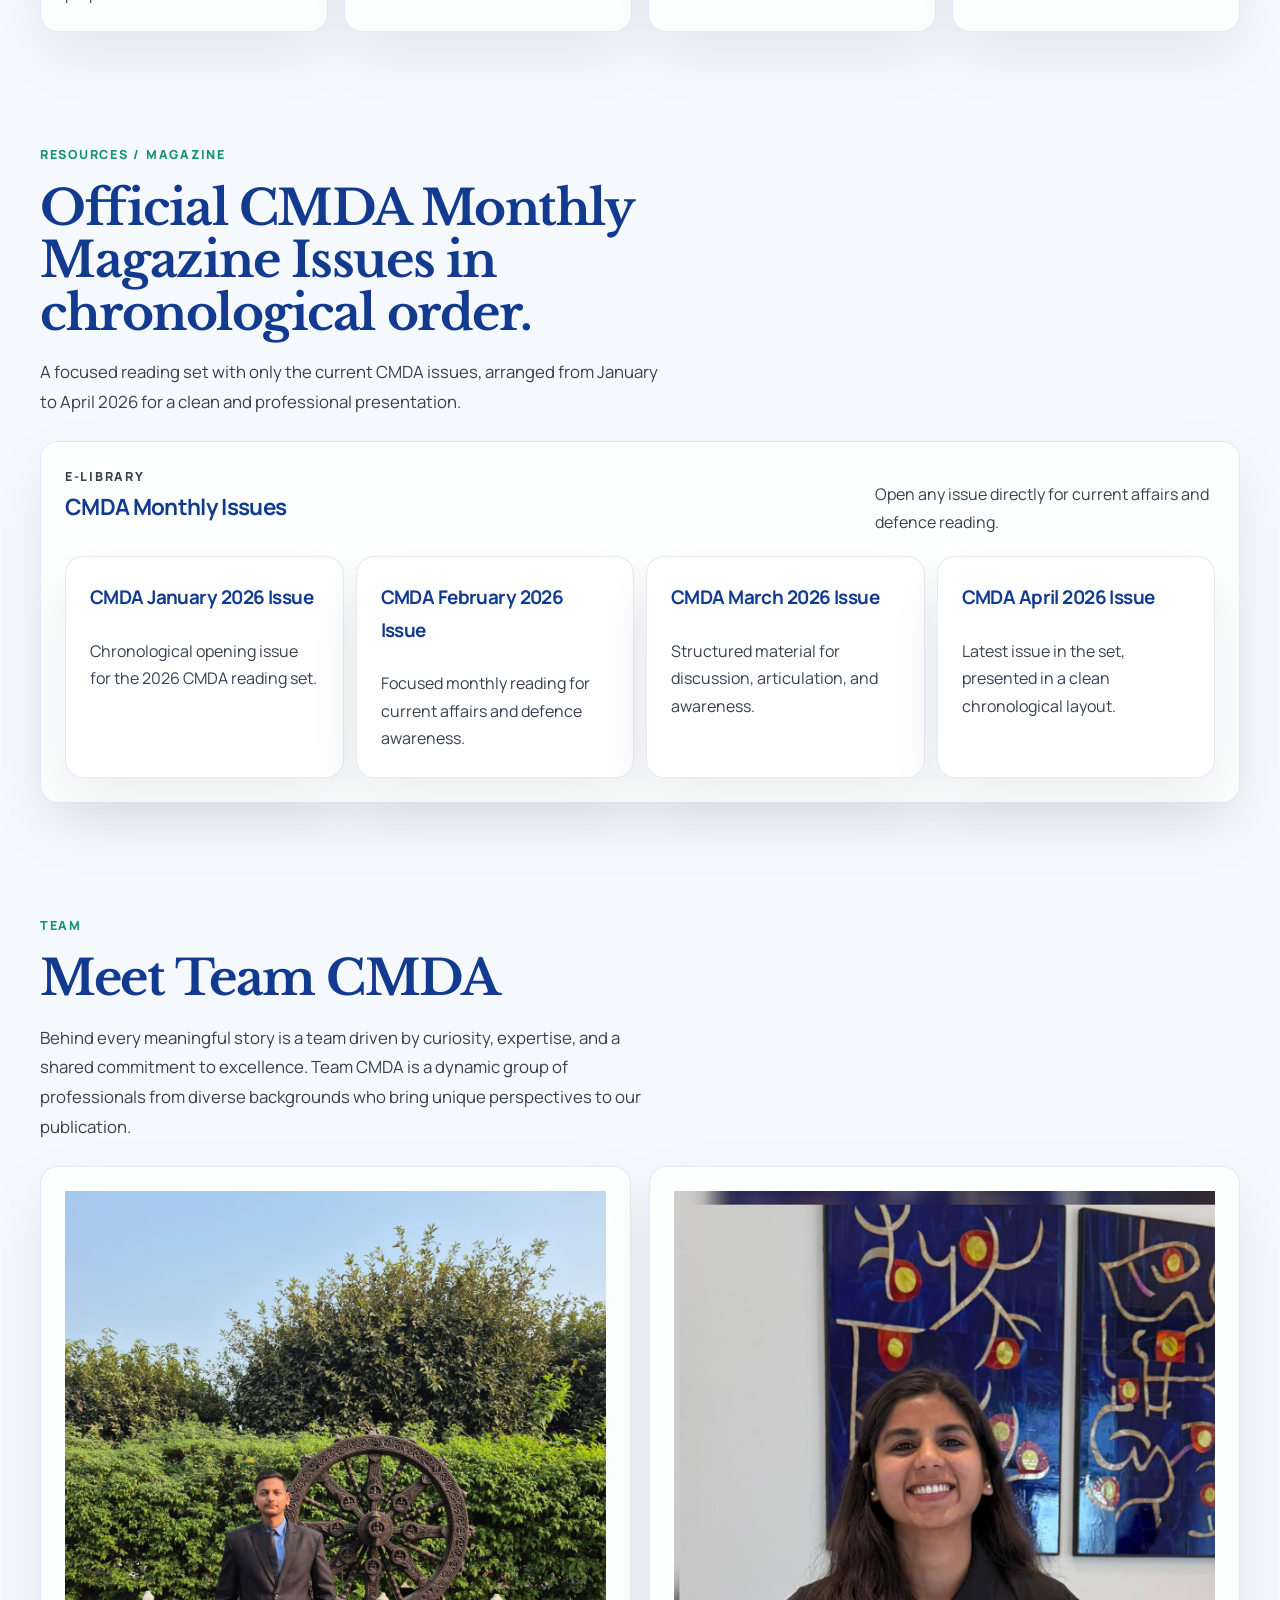
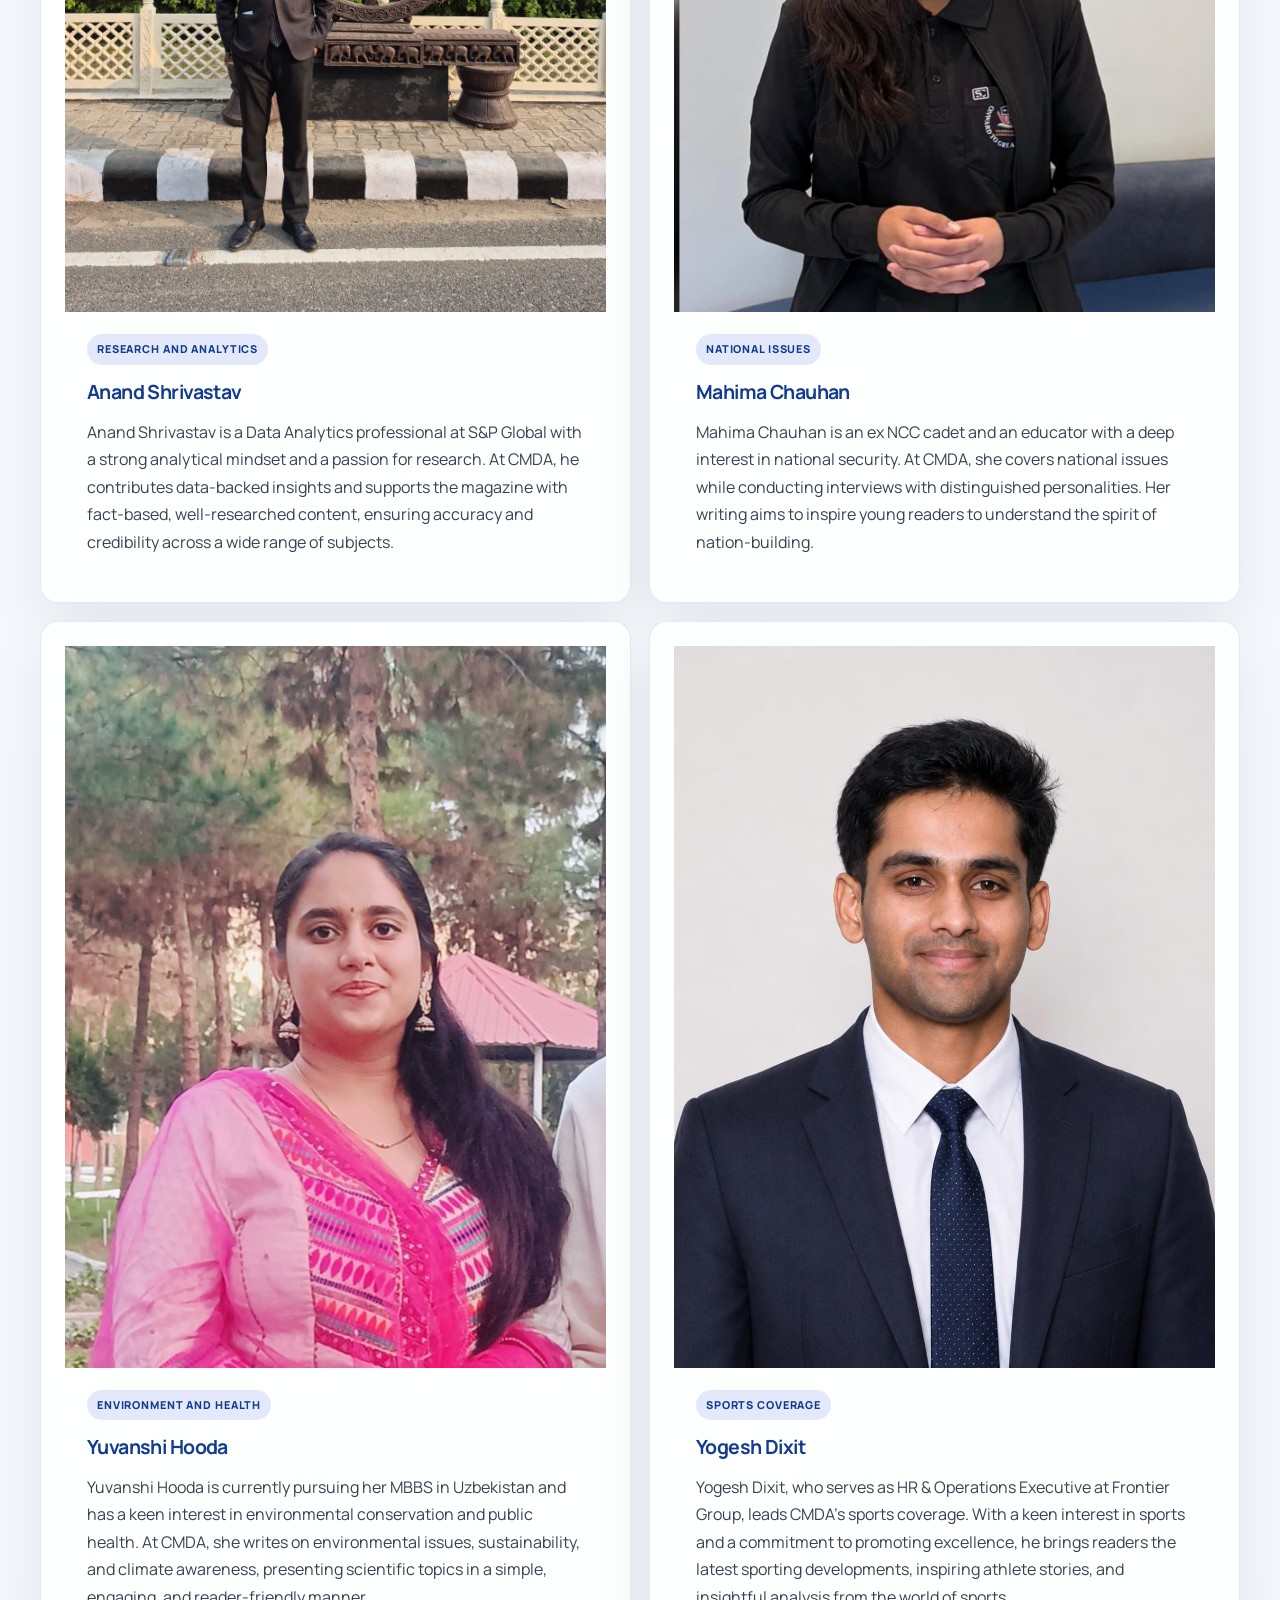
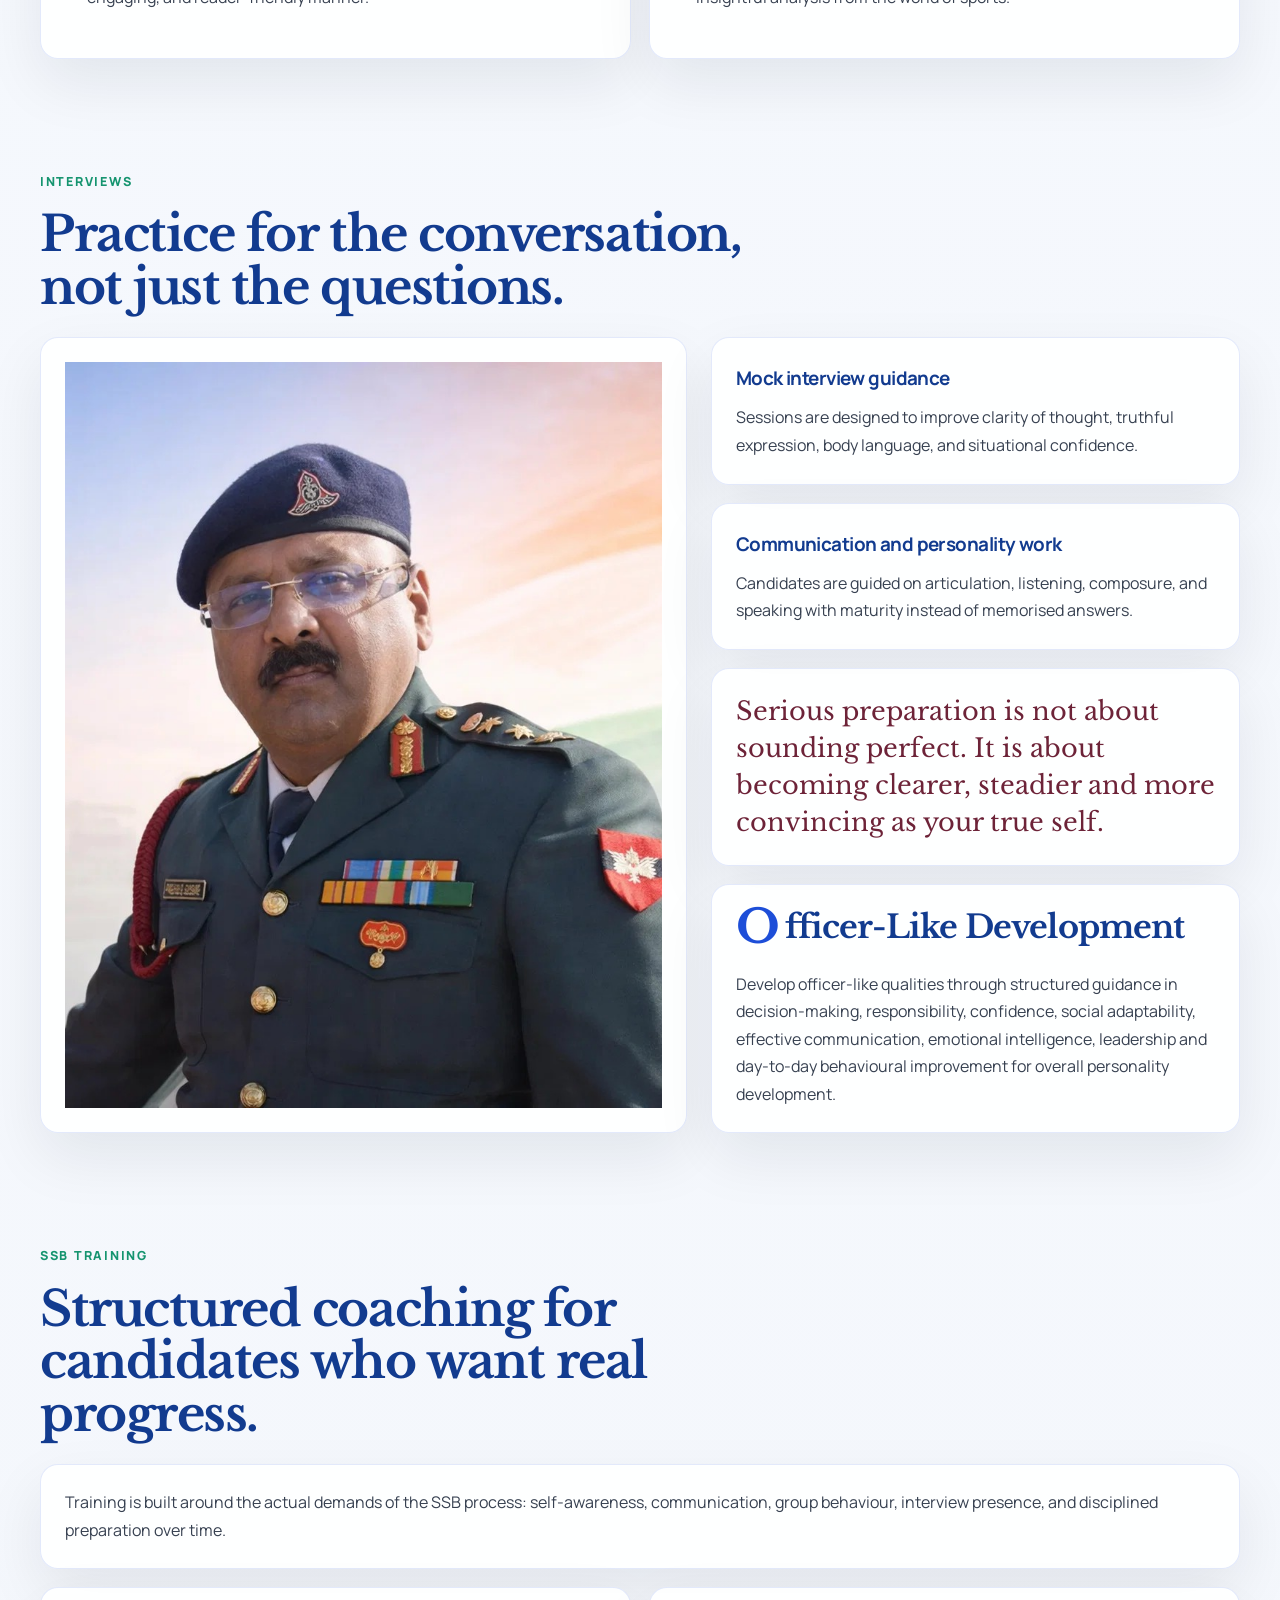
==== commit d233dcbe: "Add files via upload" ====
--- a/index.html
+++ b/index.html
@@ -32,6 +32,7 @@
           <a href="#about">About</a>
           <a href="#moments">Moments</a>
           <a href="#events">Events</a>
+          <a href="#videos">Videos</a>
           <a href="#resources">Resources</a>
           <a href="#interviews">Interviews</a>
           <a href="#training">SSB Training</a>
@@ -270,6 +271,170 @@
                 <p class="mini-label">Video</p>
                 <h3>Short clip from the inauguration</h3>
                 <p>Use this card to capture the live feel of the event.</p>
+              </figcaption>
+            </figure>
+          </div>
+        </section>
+
+        <section id="videos" class="video-section reveal">
+          <div class="section-heading">
+            <p class="eyebrow">Video Gallery</p>
+            <h2>Motivation, interviews, leadership talks, and live interactions.</h2>
+            <p class="section-copy lead">
+              A curated collection of lecture clips and student interactions from
+              defence coaching sessions, motivational talks, and current affairs
+              discussions.
+            </p>
+          </div>
+
+          <div class="video-grid">
+            <figure class="video-card card featured">
+              <video controls playsinline preload="metadata" poster="images/video-poster.svg">
+                <source
+                  src="videos/motivational-lecture-clc-sikar-dec-2024.mp4"
+                  type="video/mp4"
+                />
+                Your browser does not support the video tag.
+              </video>
+              <figcaption>
+                <p class="mini-label">Dec 2024</p>
+                <h3>Motivational Lecture at CLC Sikar</h3>
+                <p>Motivational lecture at CLC Sikar: Dec 2024</p>
+              </figcaption>
+            </figure>
+
+            <figure class="video-card card">
+              <video controls playsinline preload="metadata" poster="images/video-poster.svg">
+                <source
+                  src="videos/interview-cmda-ironman-india-vikram-dev-dogra-feb-2025.mp4"
+                  type="video/mp4"
+                />
+                Your browser does not support the video tag.
+              </video>
+              <figcaption>
+                <p class="mini-label">Feb 2025</p>
+                <h3>Conversation with Maj Gen Vikram Dev Dogra</h3>
+                <p>Interview for CMDA- Ironman of India- Maj Gen Vikram Dev Dogra-CMDA:Feb'25</p>
+              </figcaption>
+            </figure>
+
+            <figure class="video-card card">
+              <video controls playsinline preload="metadata" poster="images/video-poster.svg">
+                <source
+                  src="videos/ssb-interview-techniques-aps-sp-marg-lucknow-may-2025.mp4"
+                  type="video/mp4"
+                />
+                Your browser does not support the video tag.
+              </video>
+              <figcaption>
+                <p class="mini-label">May 2025</p>
+                <h3>SSB Interview Techniques in Lucknow</h3>
+                <p>Talk on SSB Interview Techniques: APS,SP Marg Lucknow: May'25</p>
+              </figcaption>
+            </figure>
+
+            <figure class="video-card card">
+              <video controls playsinline preload="metadata" poster="images/video-poster.svg">
+                <source
+                  src="videos/motivational-talk-aps-noida-oct-2025.mp4"
+                  type="video/mp4"
+                />
+                Your browser does not support the video tag.
+              </video>
+              <figcaption>
+                <p class="mini-label">Oct 2025</p>
+                <h3>Motivational Talk at APS Noida</h3>
+                <p>Motivational Talk at APS, Noida:Oct'25</p>
+              </figcaption>
+            </figure>
+
+            <figure class="video-card card">
+              <video controls playsinline preload="metadata" poster="images/video-poster.svg">
+                <source
+                  src="videos/leadership-session-warriors-defence-academy-lucknow-may-2026.mp4"
+                  type="video/mp4"
+                />
+                Your browser does not support the video tag.
+              </video>
+              <figcaption>
+                <p class="mini-label">May 2026</p>
+                <h3>Leadership Session at Warriors Defence Academy</h3>
+                <p>Leadership Sessions at Warriors Defence Academy, Lucknow: May'26</p>
+              </figcaption>
+            </figure>
+
+            <figure class="video-card card">
+              <video controls playsinline preload="metadata" poster="images/video-poster.svg">
+                <source
+                  src="videos/interaction-ssb-aspirants-hq-chetak-corps-jyoti-khanna-may-2026.mp4"
+                  type="video/mp4"
+                />
+                Your browser does not support the video tag.
+              </video>
+              <figcaption>
+                <p class="mini-label">May 2026</p>
+                <h3>Interaction at HQ Chetak Corps with Mrs Jyoti Khanna</h3>
+                <p>Interaction with SSB aspirants at HQ Chetak Corps by Mrs Jyoti Khanna: May'26</p>
+              </figcaption>
+            </figure>
+
+            <figure class="video-card card">
+              <video controls playsinline preload="metadata" poster="images/video-poster.svg">
+                <source
+                  src="videos/interaction-ssb-aspirants-hq-chetak-corps-ruchika-b-gupta-jun-2026.mp4"
+                  type="video/mp4"
+                />
+                Your browser does not support the video tag.
+              </video>
+              <figcaption>
+                <p class="mini-label">Jun 2026</p>
+                <h3>Interaction at HQ Chetak Corps with Mrs Ruchika B Gupta</h3>
+                <p>Interaction with SSB aspirants at HQ Chetak Corps by Mrs Ruchika B Gupta, CEO, ESELEIJun'26</p>
+              </figcaption>
+            </figure>
+
+            <figure class="video-card card">
+              <video controls playsinline preload="metadata" poster="images/video-poster.svg">
+                <source
+                  src="videos/interaction-ssb-aspirants-hq-chetak-corps-col-bhasker-jun-2026.mp4"
+                  type="video/mp4"
+                />
+                Your browser does not support the video tag.
+              </video>
+              <figcaption>
+                <p class="mini-label">Jun 2026</p>
+                <h3>Interaction at HQ Chetak Corps with Col Bhasker</h3>
+                <p>Interaction with SSB aspirants at HQ Chetak Corps by Col Bhasker, Founder ESELEI: Jun'26</p>
+              </figcaption>
+            </figure>
+
+            <figure class="video-card card">
+              <video controls playsinline preload="metadata" poster="images/video-poster.svg">
+                <source
+                  src="videos/interaction-students-kv-no1-bhatinda-cantt-jun-2026.mp4"
+                  type="video/mp4"
+                />
+                Your browser does not support the video tag.
+              </video>
+              <figcaption>
+                <p class="mini-label">Jun 2026</p>
+                <h3>Interaction with Students at KV No. 1, Bhatinda Cantt</h3>
+                <p>Interaction with students of KV No1, Bhatinda Cantt: Jun'26</p>
+              </figcaption>
+            </figure>
+
+            <figure class="video-card card">
+              <video controls playsinline preload="metadata" poster="images/video-poster.svg">
+                <source
+                  src="videos/current-affairs-discussion-ssb-guide-def-academy-ambala-jul-2026.mp4"
+                  type="video/mp4"
+                />
+                Your browser does not support the video tag.
+              </video>
+              <figcaption>
+                <p class="mini-label">Jul 2026</p>
+                <h3>Current Affairs Discussion in Ambala</h3>
+                <p>Current Affairs Discussion with SSB Aspirants of SSB Guide Def Academy, Ambala: Jul'26</p>
               </figcaption>
             </figure>
           </div>
--- a/styles.css
+++ b/styles.css
@@ -447,6 +447,12 @@
   gap: 18px;
 }
 
+.video-grid {
+  display: grid;
+  grid-template-columns: repeat(2, minmax(0, 1fr));
+  gap: 18px;
+}
+
 .team-grid {
   display: grid;
   grid-template-columns: repeat(2, minmax(0, 1fr));
@@ -499,6 +505,13 @@
 }
 
 .event-card {
+  padding: 0;
+  overflow: hidden;
+  display: grid;
+  align-content: start;
+}
+
+.video-card {
   padding: 0;
   overflow: hidden;
   display: grid;
@@ -520,6 +533,14 @@
   display: block;
 }
 
+.video-card video {
+  width: 100%;
+  aspect-ratio: 4 / 3;
+  object-fit: contain;
+  background: #0f172a;
+  display: block;
+}
+
 .moment-card figcaption {
   display: grid;
   gap: 10px;
@@ -532,6 +553,12 @@
   padding: 22px;
 }
 
+.video-card figcaption {
+  display: grid;
+  gap: 10px;
+  padding: 22px;
+}
+
 .moment-card h3 {
   font-size: 1.22rem;
   margin: 0;
@@ -542,6 +569,11 @@
   margin: 0;
 }
 
+.video-card h3 {
+  font-size: 1.18rem;
+  margin: 0;
+}
+
 .moment-card p {
   margin: 0;
 }
@@ -550,12 +582,20 @@
   margin: 0;
 }
 
+.video-card p {
+  margin: 0;
+}
+
 .moment-card.featured {
   grid-column: 1 / -1;
 }
 
 .event-video-card video {
   object-position: center;
+}
+
+.video-card.featured {
+  grid-column: 1 / -1;
 }
 
 .resource-layout {
@@ -784,17 +824,14 @@
   background: linear-gradient(180deg, rgba(222, 92, 139, 0.06), rgba(255, 255, 255, 0.92));
 }
 
-.reveal {
-  opacity: 0;
-  transform: translateY(28px);
-  transition:
-    opacity 0.7s ease,
-    transform 0.7s ease;
-}
-
-.reveal.is-visible {
-  opacity: 1;
-  transform: translateY(0);
+.reveal {
+  opacity: 1;
+  transform: none;
+}
+
+.reveal.is-visible {
+  opacity: 1;
+  transform: translateY(0);
 }
 
 .logo,
@@ -1336,7 +1373,8 @@
   .interview-grid,
   .resource-layout,
   .moments-grid,
-  .events-grid {
+  .events-grid,
+  .video-grid {
     grid-template-columns: 1fr;
   }
 
@@ -1379,6 +1417,10 @@
   .moment-card.featured {
     grid-column: auto;
   }
+
+  .video-card.featured {
+    grid-column: auto;
+  }
 
   .cta-bar {
     flex-direction: column;
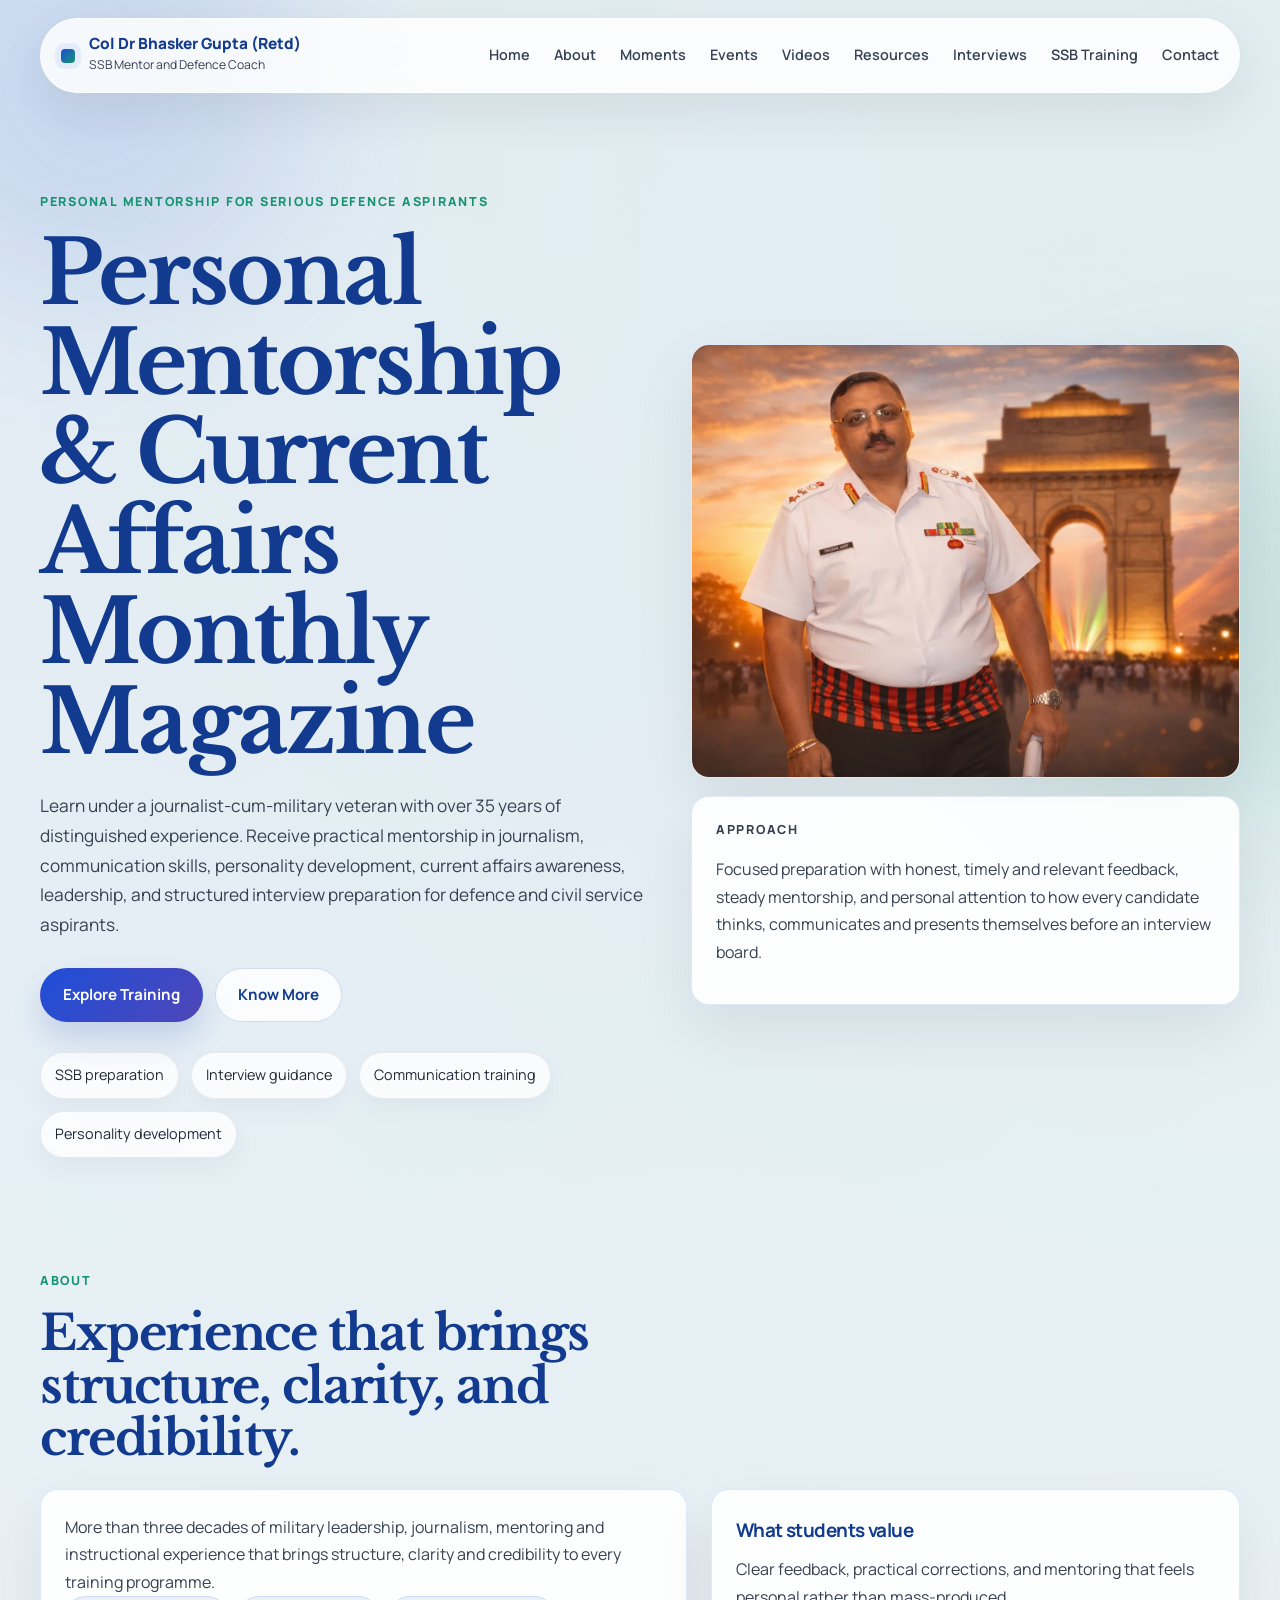
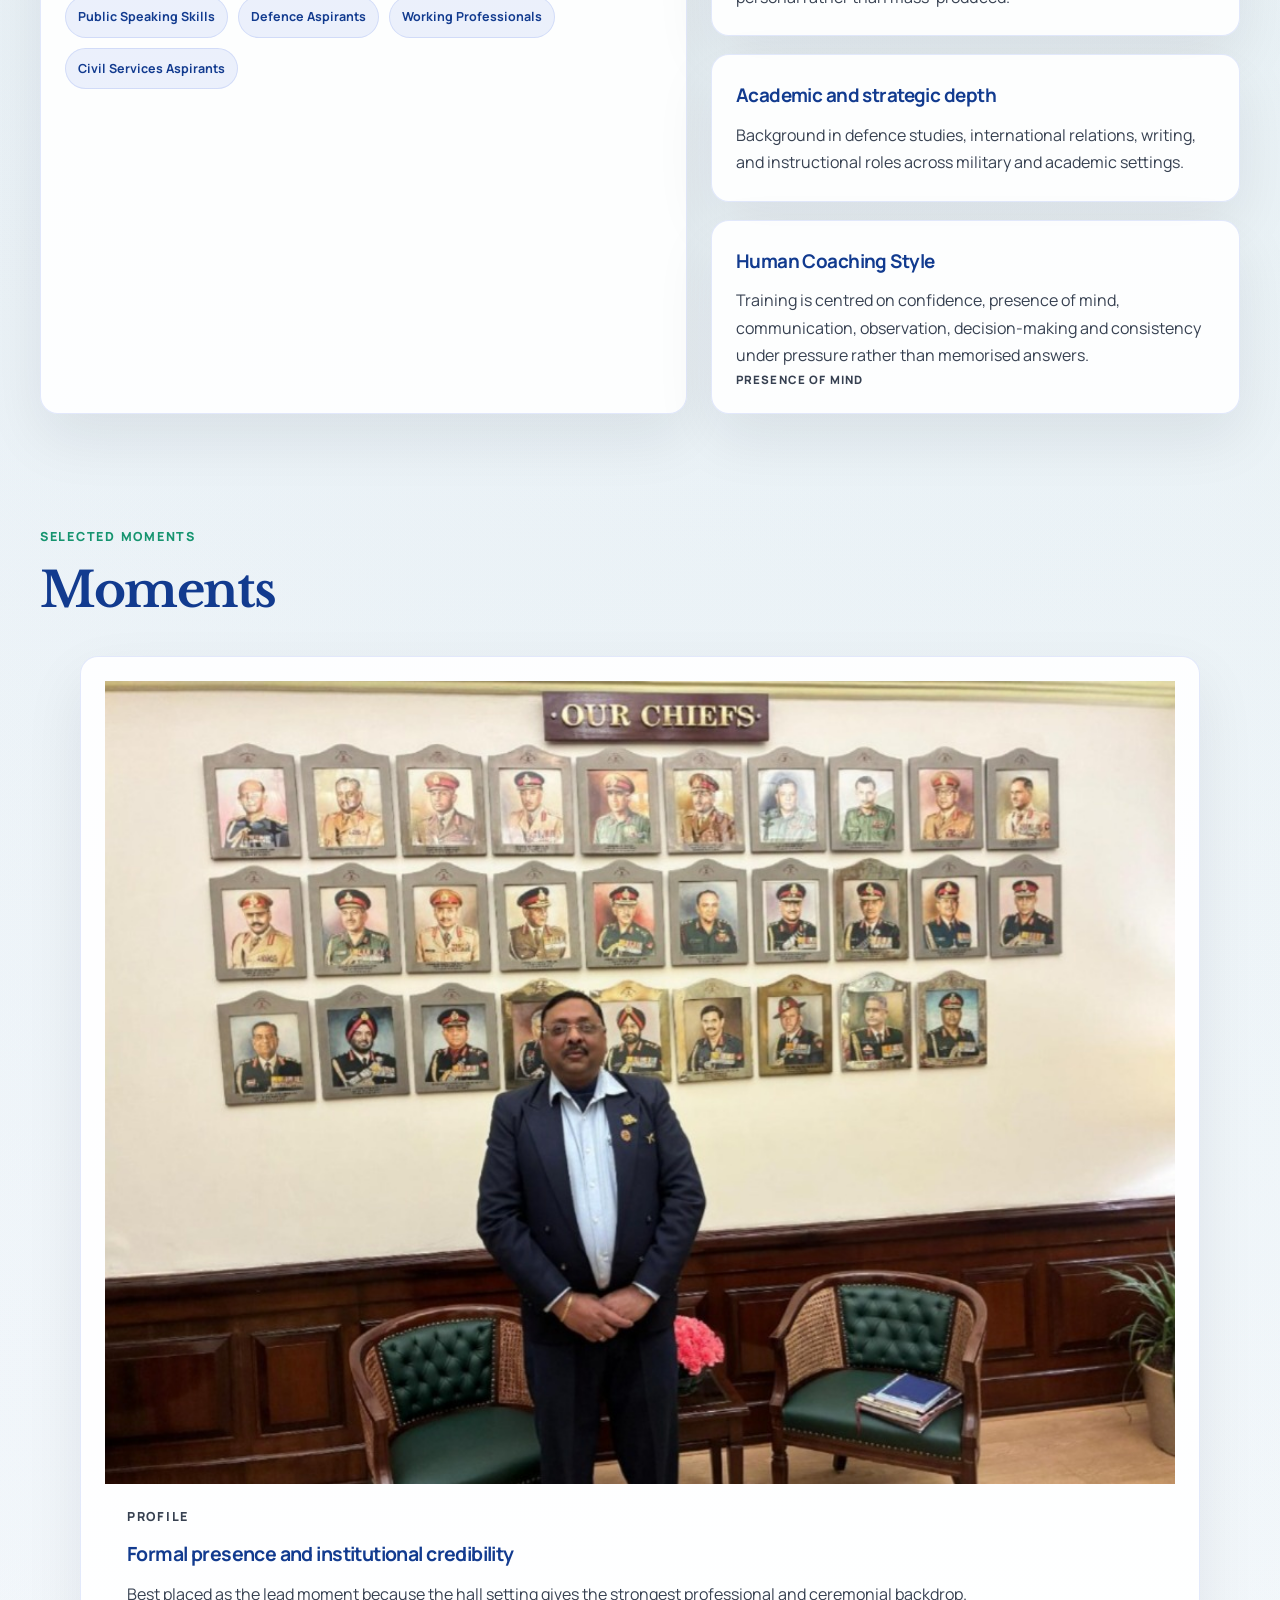
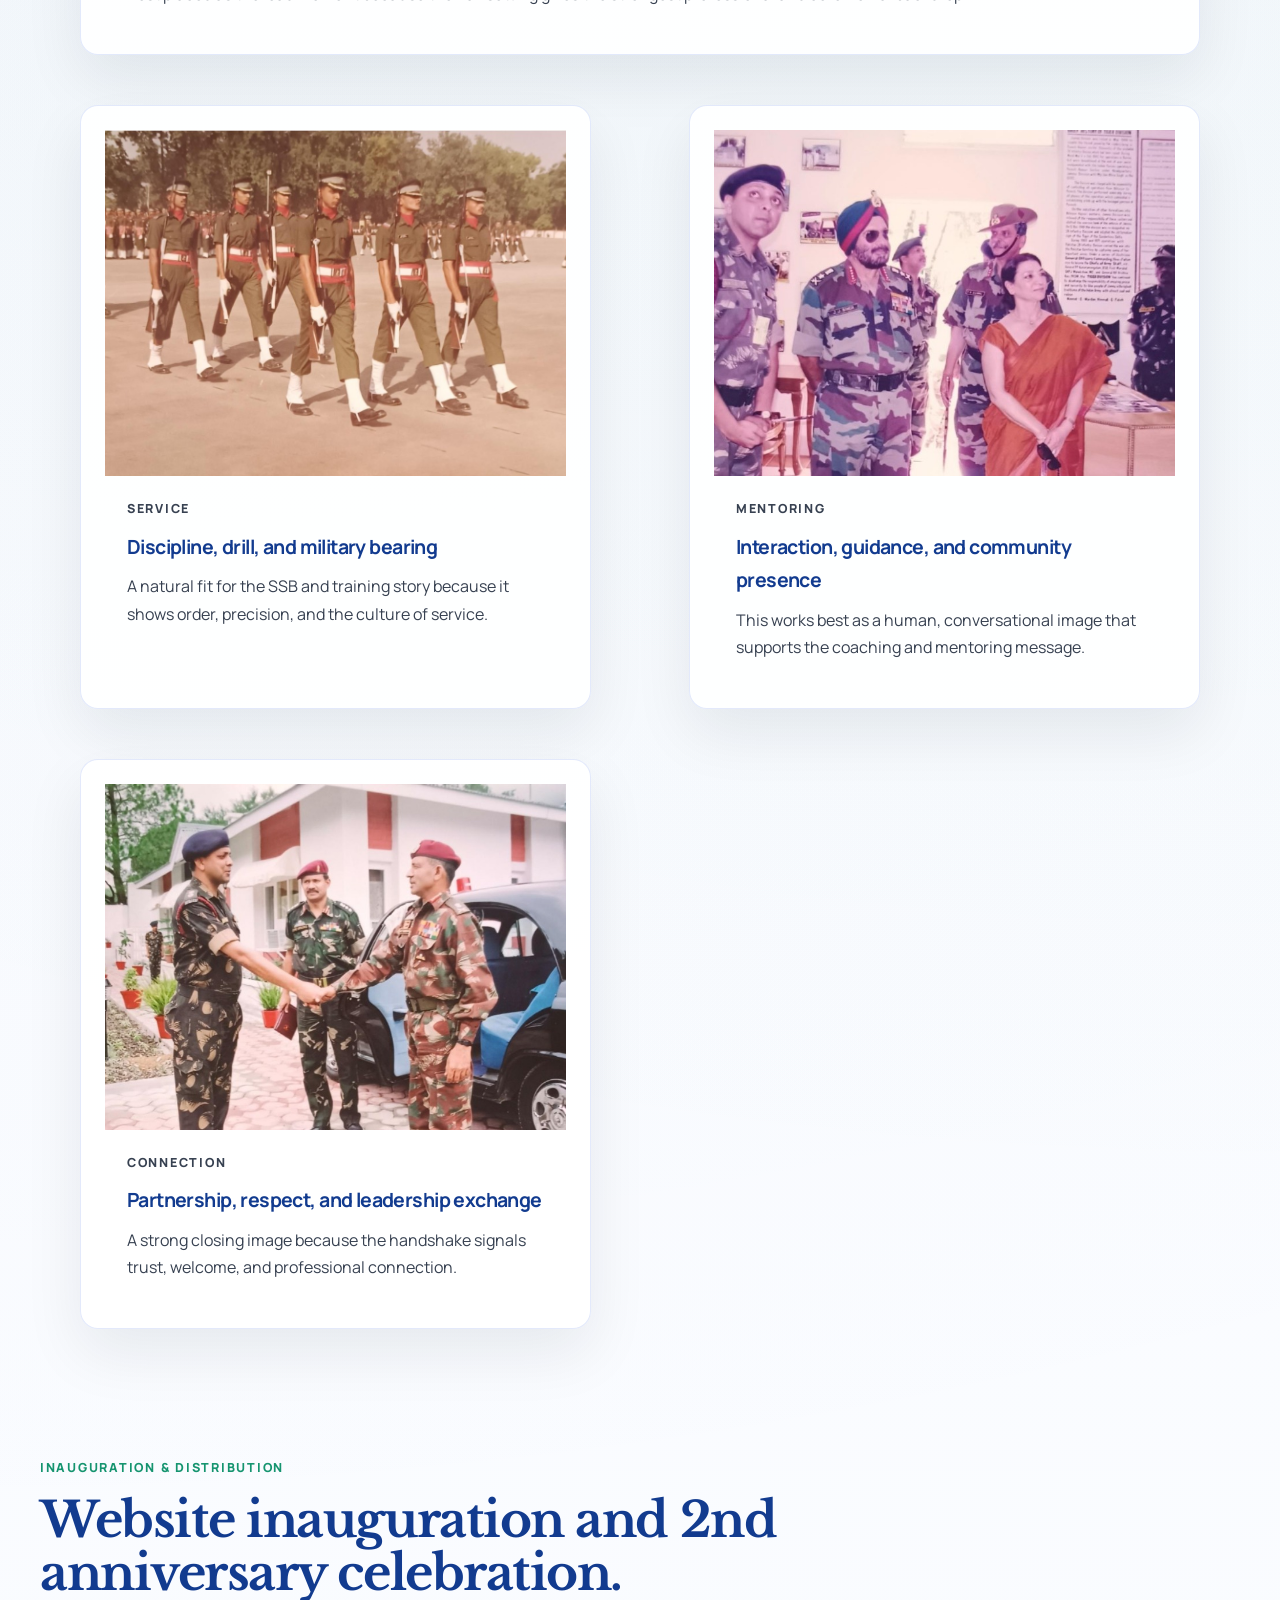
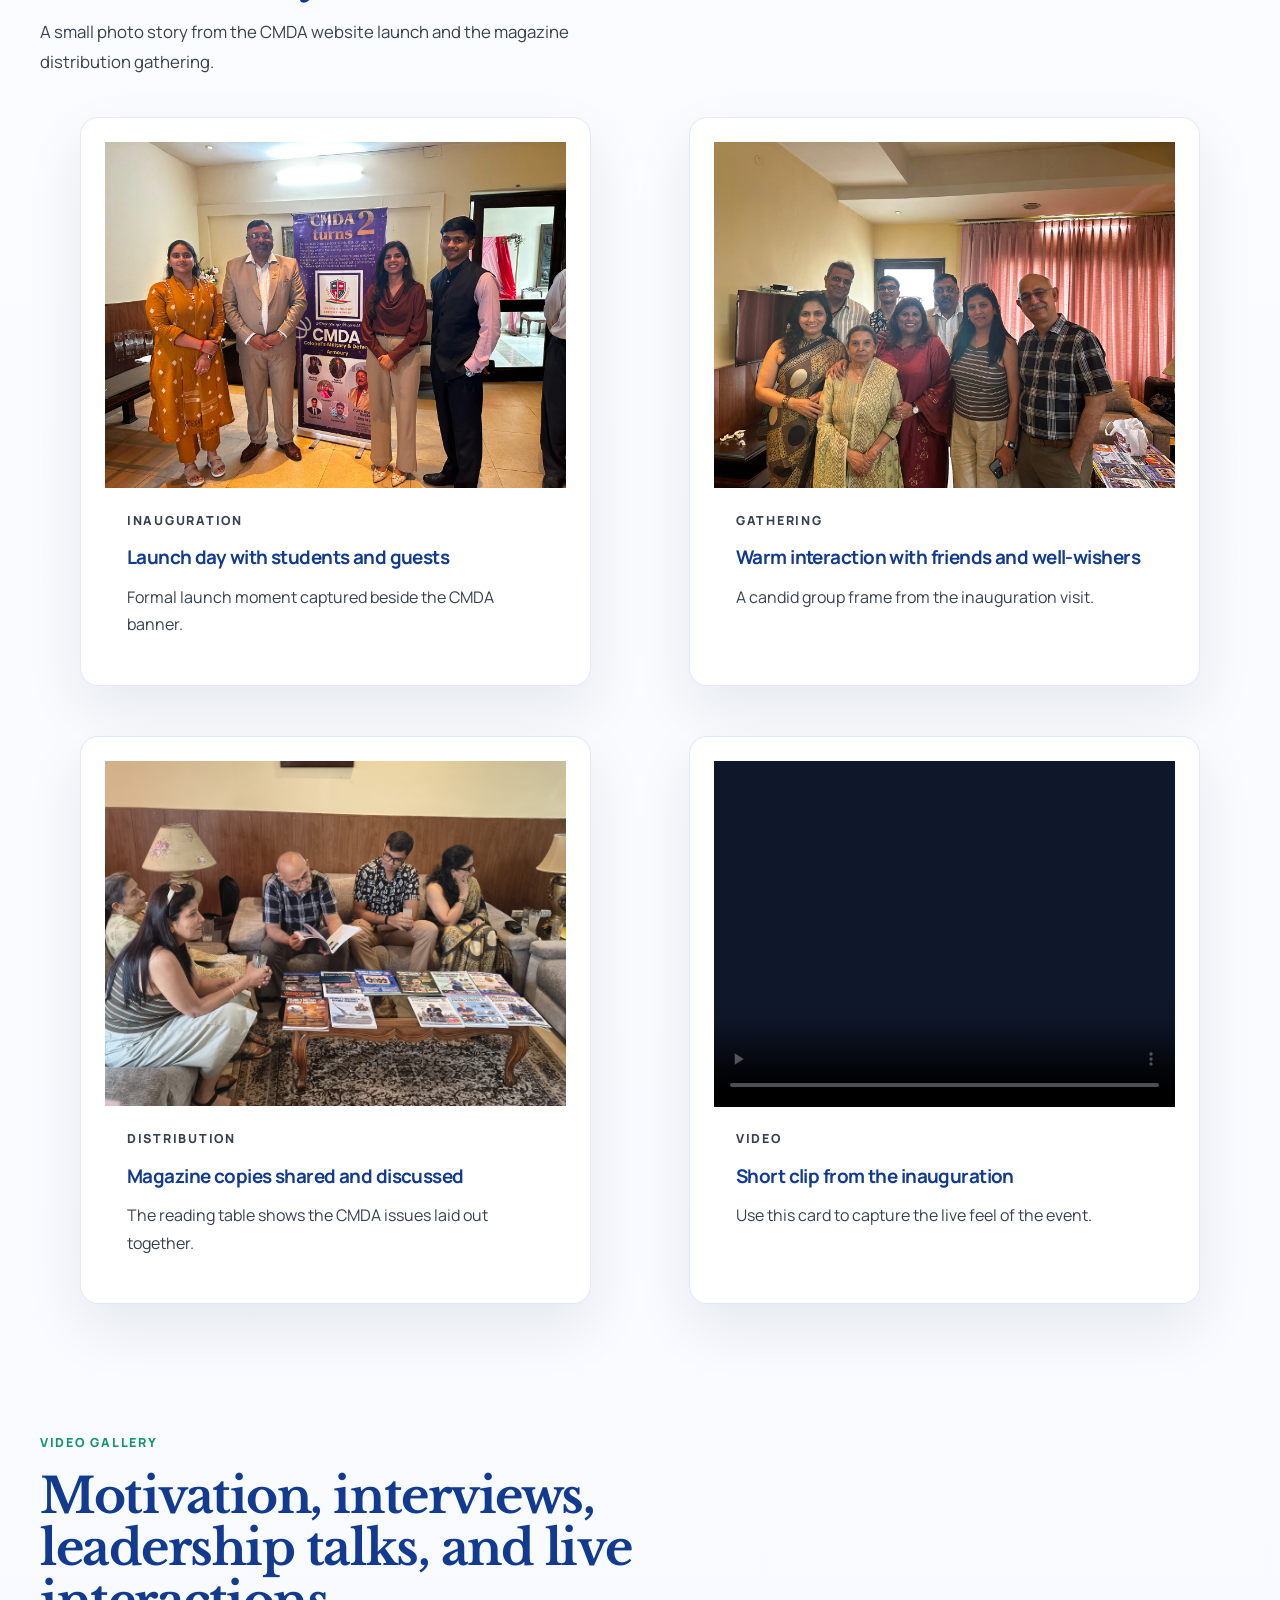
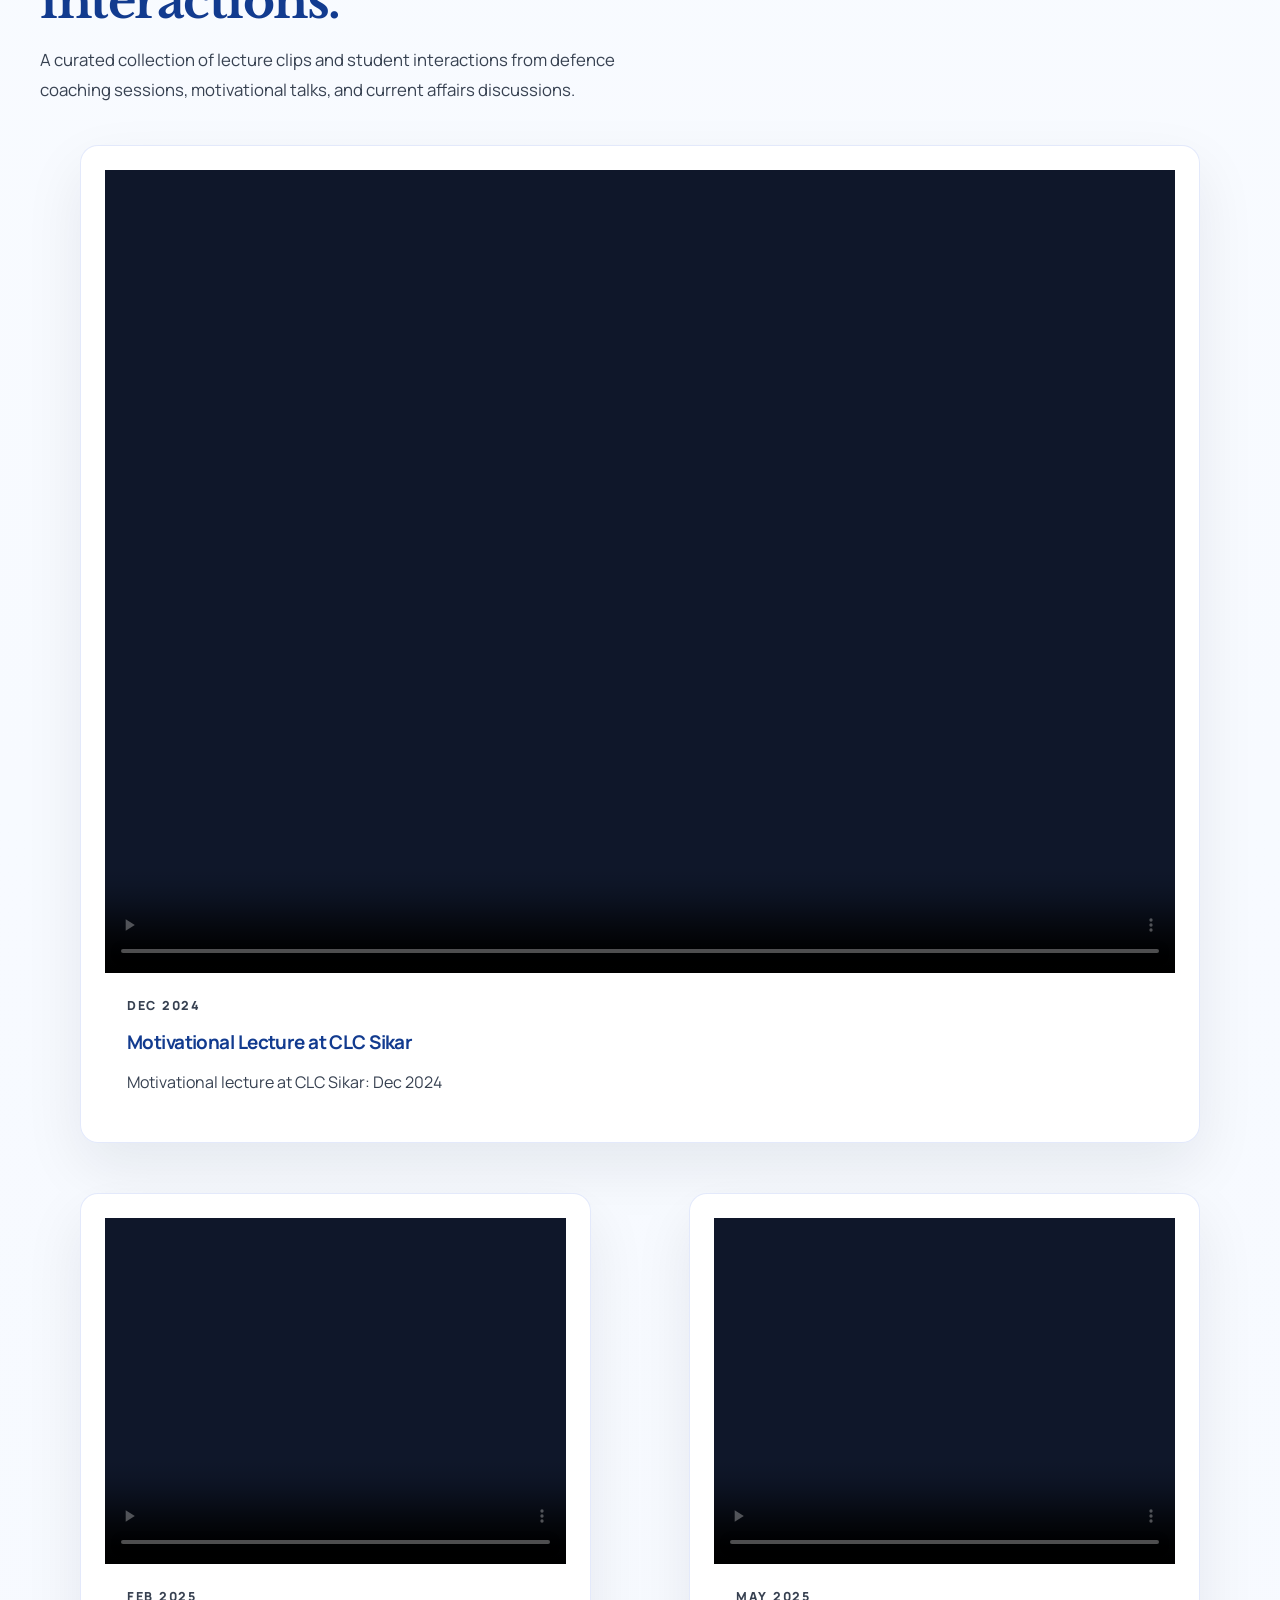
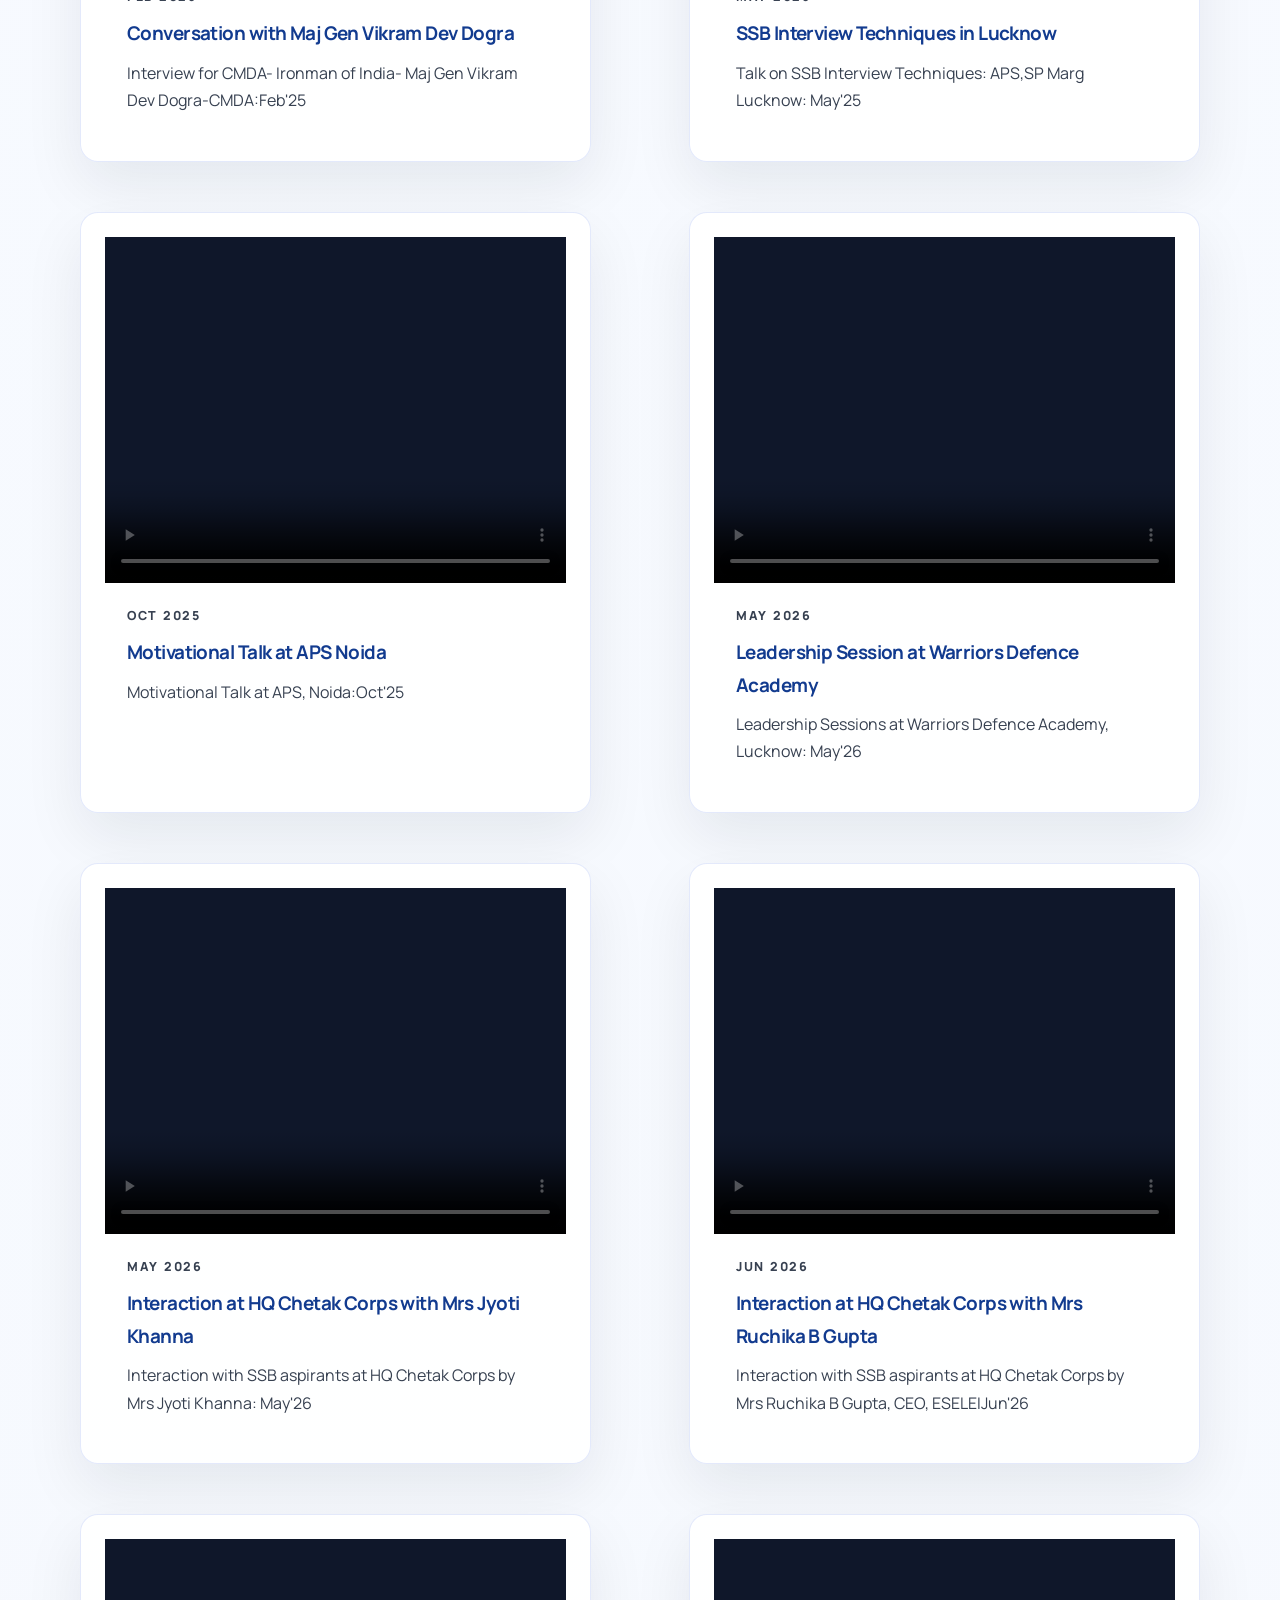
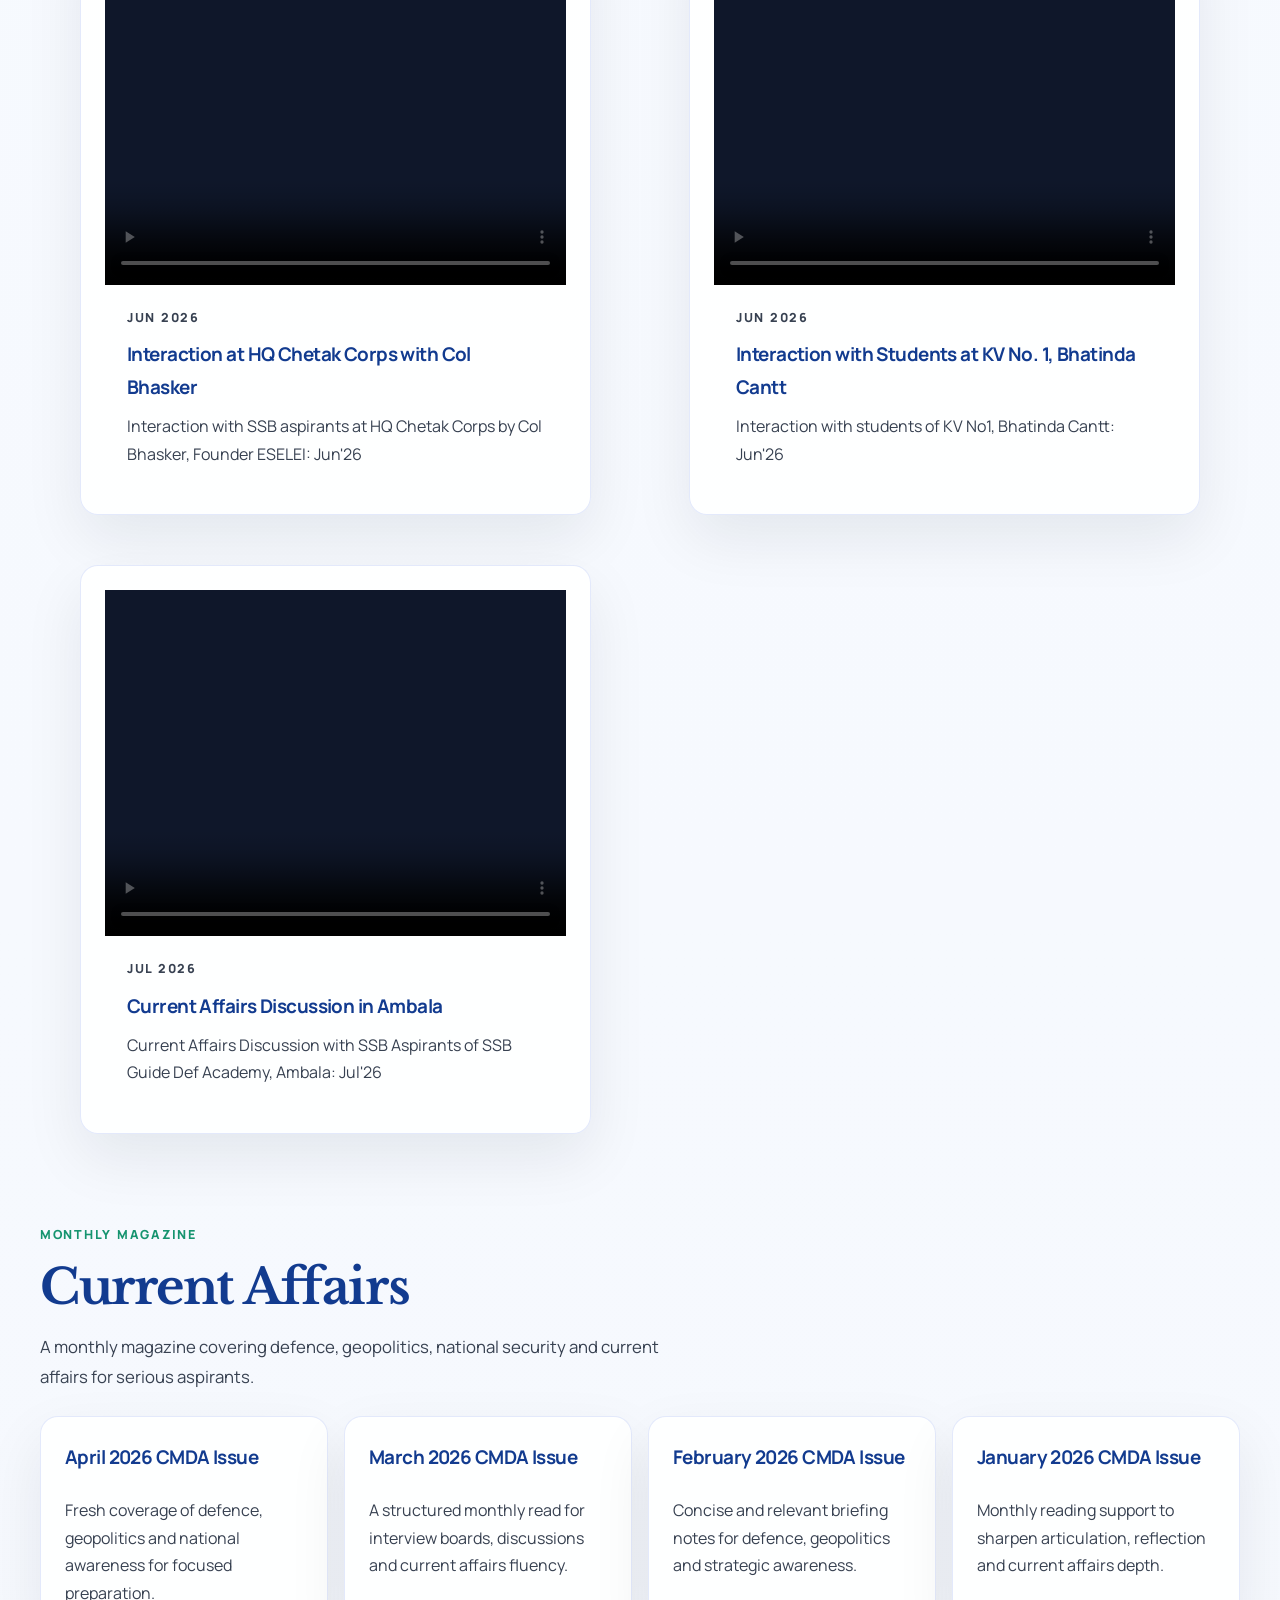
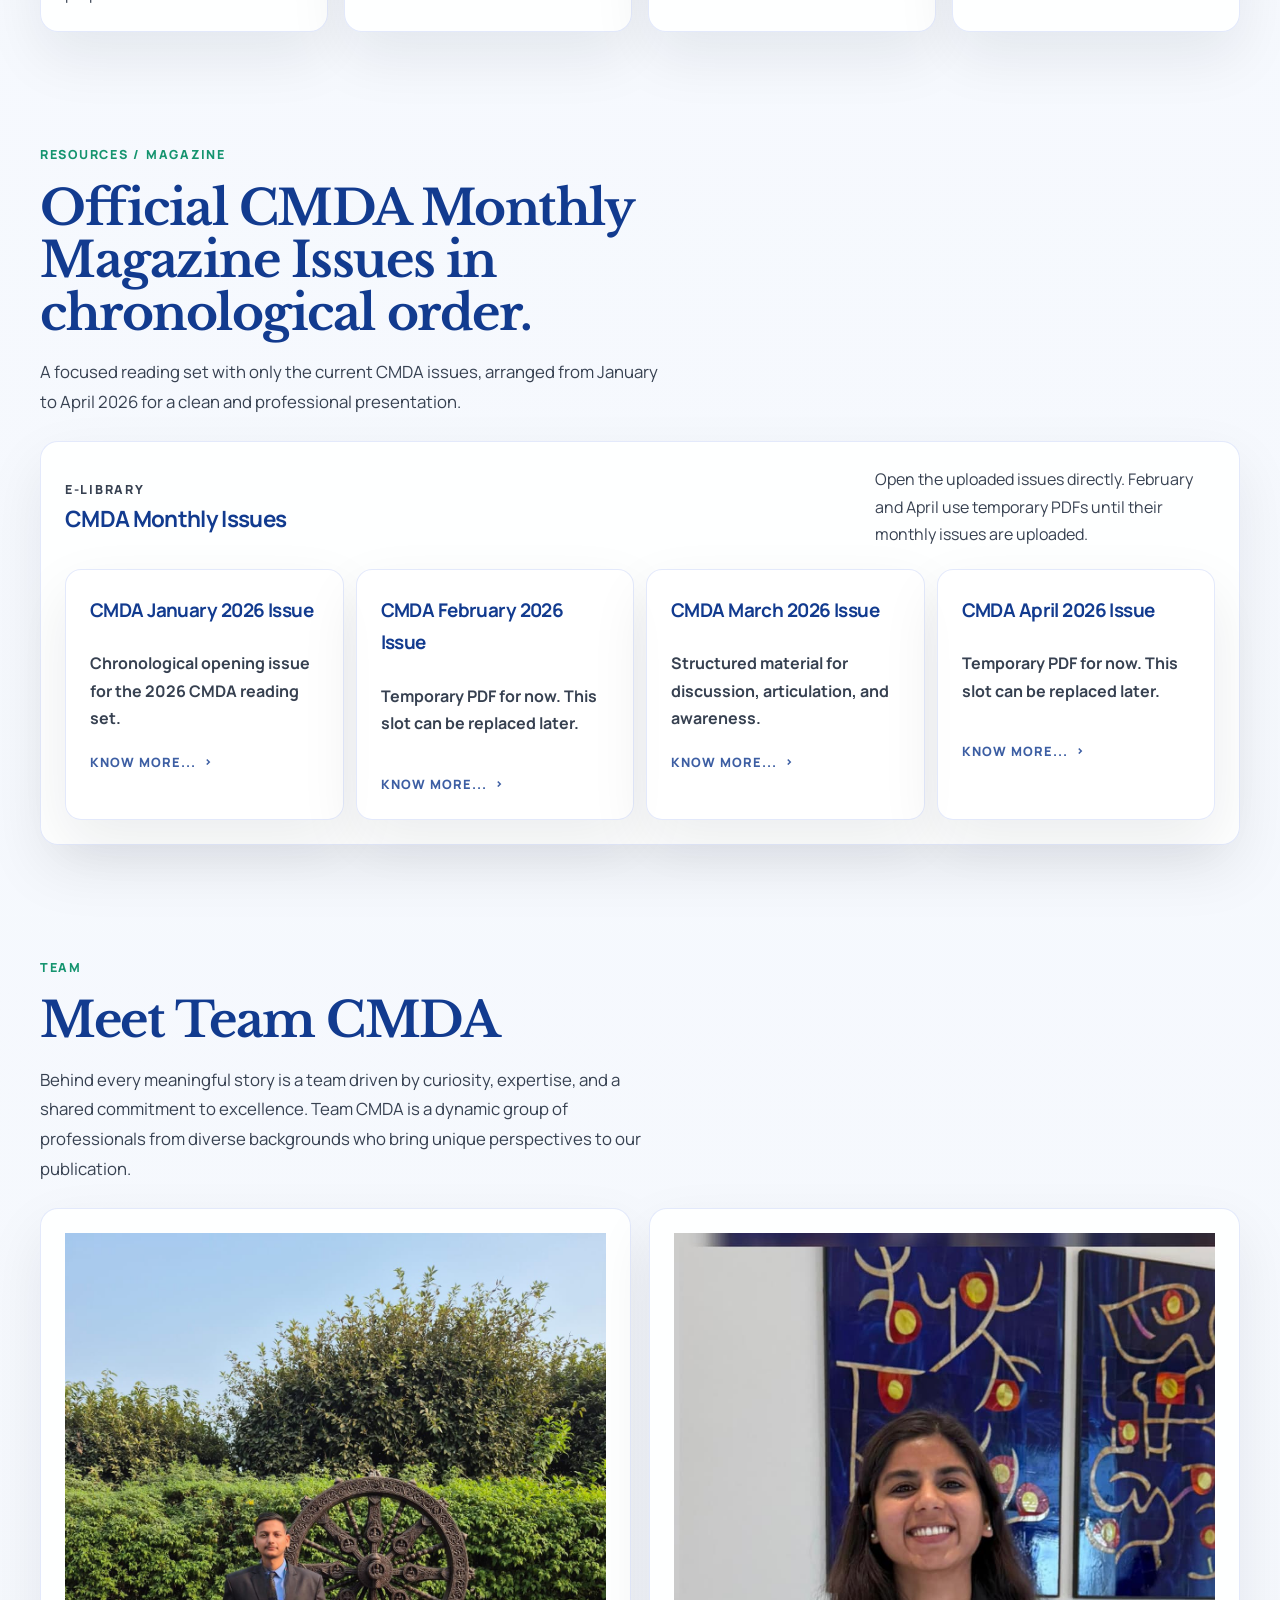
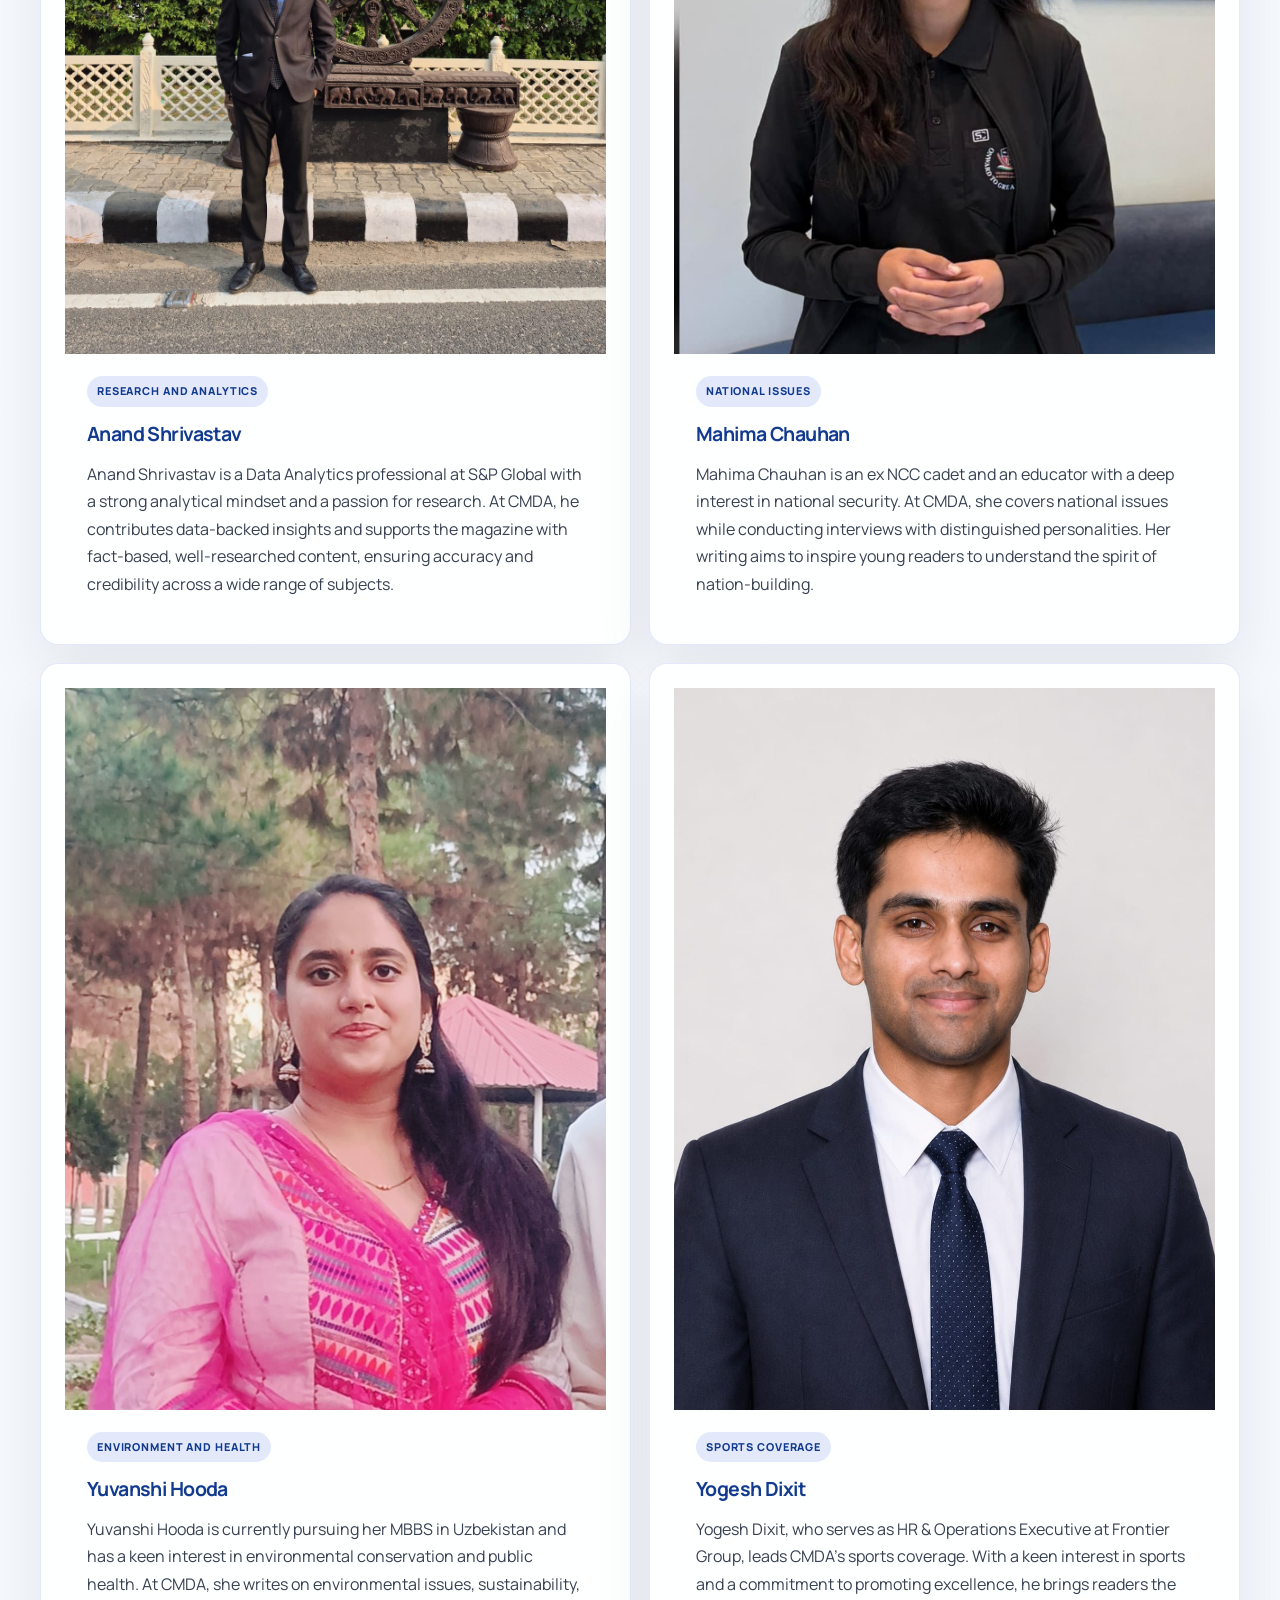
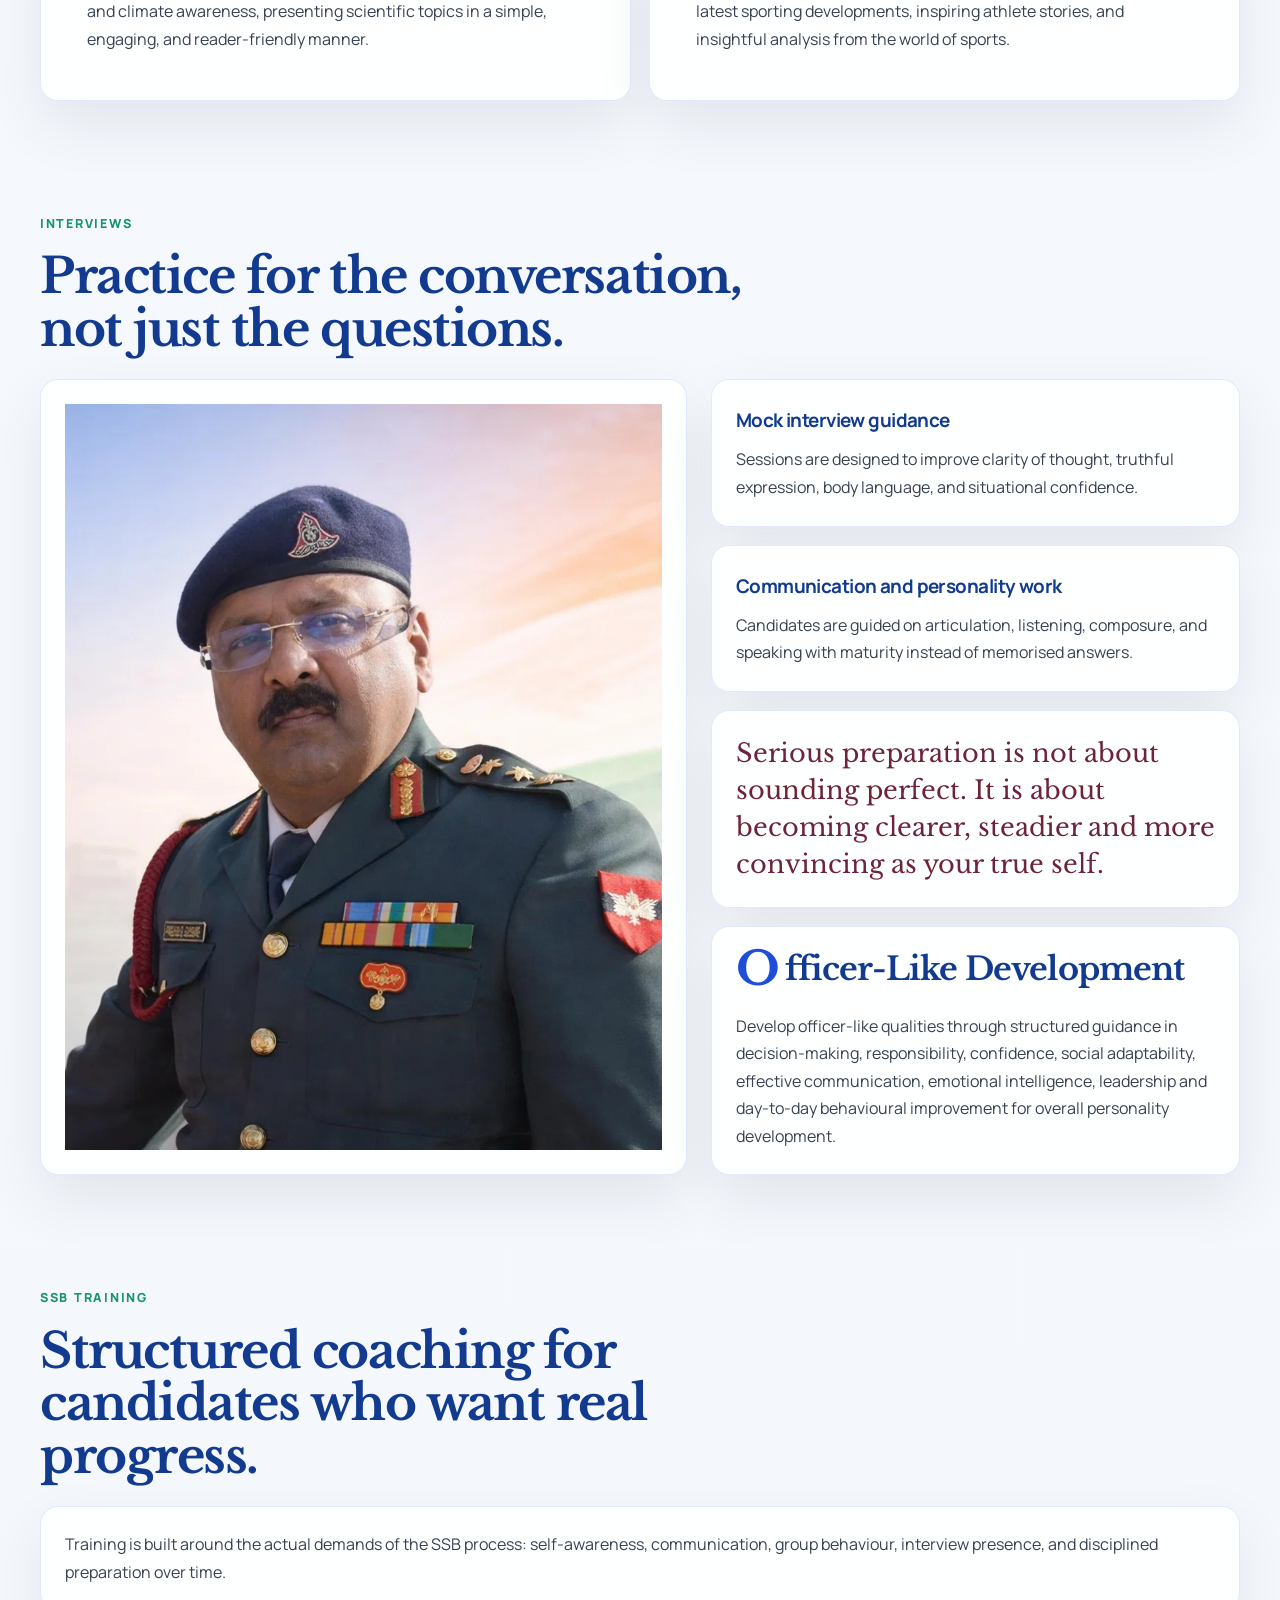
==== commit ab626499: "Add files via upload" ====
--- a/index.html
+++ b/index.html
@@ -28,7 +28,7 @@
         </a>
 
         <nav class="site-nav" aria-label="Primary navigation">
-          <a href="#hero">Hero</a>
+          <a href="#hero">Home</a>
           <a href="#about">About</a>
           <a href="#moments">Moments</a>
           <a href="#events">Events</a>
@@ -56,7 +56,7 @@
 
             <div class="hero-actions">
               <a class="button button-primary" href="#training">Explore Training</a>
-              <a class="button button-secondary" href="#about">Know the Mentor</a>
+              <a class="button button-secondary" href="#about">Know More</a>
             </div>
 
             <div class="hero-notes" aria-label="Key focus areas">
@@ -263,7 +263,7 @@
             </figure>
 
             <figure class="event-card card event-video-card">
-              <video controls playsinline preload="metadata">
+              <video controls playsinline preload="metadata" poster="images/video-poster.svg">
                 <source src="images/inauguration-clip.mp4" type="video/mp4" />
                 Your browser does not support the video tag.
               </video>
@@ -288,14 +288,14 @@
           </div>
 
           <div class="video-grid">
-            <figure class="video-card card featured">
-              <video controls playsinline preload="metadata" poster="images/video-poster.svg">
-                <source
-                  src="videos/motivational-lecture-clc-sikar-dec-2024.mp4"
-                  type="video/mp4"
-                />
-                Your browser does not support the video tag.
-              </video>
+            <figure class="video-card card featured">
+              <video controls playsinline preload="metadata" poster="images/video-poster.svg">
+                <source
+                  src="videos/motivational-lecture-clc-sikar-dec-2024.mp4"
+                  type="video/mp4"
+                />
+                Your browser does not support the video tag.
+              </video>
               <figcaption>
                 <p class="mini-label">Dec 2024</p>
                 <h3>Motivational Lecture at CLC Sikar</h3>
@@ -303,14 +303,14 @@
               </figcaption>
             </figure>
 
-            <figure class="video-card card">
-              <video controls playsinline preload="metadata" poster="images/video-poster.svg">
-                <source
-                  src="videos/interview-cmda-ironman-india-vikram-dev-dogra-feb-2025.mp4"
-                  type="video/mp4"
-                />
-                Your browser does not support the video tag.
-              </video>
+            <figure class="video-card card">
+              <video controls playsinline preload="metadata" poster="images/video-poster.svg">
+                <source
+                  src="videos/interview-cmda-ironman-india-vikram-dev-dogra-feb-2025.mp4"
+                  type="video/mp4"
+                />
+                Your browser does not support the video tag.
+              </video>
               <figcaption>
                 <p class="mini-label">Feb 2025</p>
                 <h3>Conversation with Maj Gen Vikram Dev Dogra</h3>
@@ -318,14 +318,14 @@
               </figcaption>
             </figure>
 
-            <figure class="video-card card">
-              <video controls playsinline preload="metadata" poster="images/video-poster.svg">
-                <source
-                  src="videos/ssb-interview-techniques-aps-sp-marg-lucknow-may-2025.mp4"
-                  type="video/mp4"
-                />
-                Your browser does not support the video tag.
-              </video>
+            <figure class="video-card card">
+              <video controls playsinline preload="metadata" poster="images/video-poster.svg">
+                <source
+                  src="videos/ssb-interview-techniques-aps-sp-marg-lucknow-may-2025.mp4"
+                  type="video/mp4"
+                />
+                Your browser does not support the video tag.
+              </video>
               <figcaption>
                 <p class="mini-label">May 2025</p>
                 <h3>SSB Interview Techniques in Lucknow</h3>
@@ -333,14 +333,14 @@
               </figcaption>
             </figure>
 
-            <figure class="video-card card">
-              <video controls playsinline preload="metadata" poster="images/video-poster.svg">
-                <source
-                  src="videos/motivational-talk-aps-noida-oct-2025.mp4"
-                  type="video/mp4"
-                />
-                Your browser does not support the video tag.
-              </video>
+            <figure class="video-card card">
+              <video controls playsinline preload="metadata" poster="images/video-poster.svg">
+                <source
+                  src="videos/motivational-talk-aps-noida-oct-2025.mp4"
+                  type="video/mp4"
+                />
+                Your browser does not support the video tag.
+              </video>
               <figcaption>
                 <p class="mini-label">Oct 2025</p>
                 <h3>Motivational Talk at APS Noida</h3>
@@ -348,14 +348,14 @@
               </figcaption>
             </figure>
 
-            <figure class="video-card card">
-              <video controls playsinline preload="metadata" poster="images/video-poster.svg">
-                <source
-                  src="videos/leadership-session-warriors-defence-academy-lucknow-may-2026.mp4"
-                  type="video/mp4"
-                />
-                Your browser does not support the video tag.
-              </video>
+            <figure class="video-card card">
+              <video controls playsinline preload="metadata" poster="images/video-poster.svg">
+                <source
+                  src="videos/leadership-session-warriors-defence-academy-lucknow-may-2026.mp4"
+                  type="video/mp4"
+                />
+                Your browser does not support the video tag.
+              </video>
               <figcaption>
                 <p class="mini-label">May 2026</p>
                 <h3>Leadership Session at Warriors Defence Academy</h3>
@@ -363,14 +363,14 @@
               </figcaption>
             </figure>
 
-            <figure class="video-card card">
-              <video controls playsinline preload="metadata" poster="images/video-poster.svg">
-                <source
-                  src="videos/interaction-ssb-aspirants-hq-chetak-corps-jyoti-khanna-may-2026.mp4"
-                  type="video/mp4"
-                />
-                Your browser does not support the video tag.
-              </video>
+            <figure class="video-card card">
+              <video controls playsinline preload="metadata" poster="images/video-poster.svg">
+                <source
+                  src="videos/interaction-ssb-aspirants-hq-chetak-corps-jyoti-khanna-may-2026.mp4"
+                  type="video/mp4"
+                />
+                Your browser does not support the video tag.
+              </video>
               <figcaption>
                 <p class="mini-label">May 2026</p>
                 <h3>Interaction at HQ Chetak Corps with Mrs Jyoti Khanna</h3>
@@ -378,14 +378,14 @@
               </figcaption>
             </figure>
 
-            <figure class="video-card card">
-              <video controls playsinline preload="metadata" poster="images/video-poster.svg">
-                <source
-                  src="videos/interaction-ssb-aspirants-hq-chetak-corps-ruchika-b-gupta-jun-2026.mp4"
-                  type="video/mp4"
-                />
-                Your browser does not support the video tag.
-              </video>
+            <figure class="video-card card">
+              <video controls playsinline preload="metadata" poster="images/video-poster.svg">
+                <source
+                  src="videos/interaction-ssb-aspirants-hq-chetak-corps-ruchika-b-gupta-jun-2026.mp4"
+                  type="video/mp4"
+                />
+                Your browser does not support the video tag.
+              </video>
               <figcaption>
                 <p class="mini-label">Jun 2026</p>
                 <h3>Interaction at HQ Chetak Corps with Mrs Ruchika B Gupta</h3>
@@ -393,14 +393,14 @@
               </figcaption>
             </figure>
 
-            <figure class="video-card card">
-              <video controls playsinline preload="metadata" poster="images/video-poster.svg">
-                <source
-                  src="videos/interaction-ssb-aspirants-hq-chetak-corps-col-bhasker-jun-2026.mp4"
-                  type="video/mp4"
-                />
-                Your browser does not support the video tag.
-              </video>
+            <figure class="video-card card">
+              <video controls playsinline preload="metadata" poster="images/video-poster.svg">
+                <source
+                  src="videos/interaction-ssb-aspirants-hq-chetak-corps-col-bhasker-jun-2026.mp4"
+                  type="video/mp4"
+                />
+                Your browser does not support the video tag.
+              </video>
               <figcaption>
                 <p class="mini-label">Jun 2026</p>
                 <h3>Interaction at HQ Chetak Corps with Col Bhasker</h3>
@@ -408,14 +408,14 @@
               </figcaption>
             </figure>
 
-            <figure class="video-card card">
-              <video controls playsinline preload="metadata" poster="images/video-poster.svg">
-                <source
-                  src="videos/interaction-students-kv-no1-bhatinda-cantt-jun-2026.mp4"
-                  type="video/mp4"
-                />
-                Your browser does not support the video tag.
-              </video>
+            <figure class="video-card card">
+              <video controls playsinline preload="metadata" poster="images/video-poster.svg">
+                <source
+                  src="videos/interaction-students-kv-no1-bhatinda-cantt-jun-2026.mp4"
+                  type="video/mp4"
+                />
+                Your browser does not support the video tag.
+              </video>
               <figcaption>
                 <p class="mini-label">Jun 2026</p>
                 <h3>Interaction with Students at KV No. 1, Bhatinda Cantt</h3>
@@ -423,14 +423,14 @@
               </figcaption>
             </figure>
 
-            <figure class="video-card card">
-              <video controls playsinline preload="metadata" poster="images/video-poster.svg">
-                <source
-                  src="videos/current-affairs-discussion-ssb-guide-def-academy-ambala-jul-2026.mp4"
-                  type="video/mp4"
-                />
-                Your browser does not support the video tag.
-              </video>
+            <figure class="video-card card">
+              <video controls playsinline preload="metadata" poster="images/video-poster.svg">
+                <source
+                  src="videos/current-affairs-discussion-ssb-guide-def-academy-ambala-jul-2026.mp4"
+                  type="video/mp4"
+                />
+                Your browser does not support the video tag.
+              </video>
               <figcaption>
                 <p class="mini-label">Jul 2026</p>
                 <h3>Current Affairs Discussion in Ambala</h3>
@@ -502,27 +502,32 @@
                 <h3>CMDA Monthly Issues</h3>
               </div>
               <p class="library-note">
-                Open any issue directly for current affairs and defence reading.
+                Open the uploaded issues directly. February and April use
+                temporary PDFs until their monthly issues are uploaded.
               </p>
             </div>
 
             <div class="library-grid">
-              <article class="issue-card card">
+              <a class="issue-card card library-link" href="pdfs/JAN2026_%20CMDA_Newmag.pdf" target="_blank" rel="noopener noreferrer">
                 <h3>CMDA January 2026 Issue</h3>
                 <p>Chronological opening issue for the 2026 CMDA reading set.</p>
-              </article>
-              <article class="issue-card card accent-emerald">
+                <span class="issue-more">Know More...</span>
+              </a>
+              <a class="issue-card card library-link accent-emerald" href="pdfs/DEC_CMDA_Newmag.pdf" target="_blank" rel="noopener noreferrer">
                 <h3>CMDA February 2026 Issue</h3>
-                <p>Focused monthly reading for current affairs and defence awareness.</p>
-              </article>
-              <article class="issue-card card accent-indigo">
+                <p>Temporary PDF for now. This slot can be replaced later.</p>
+                <span class="issue-more">Know More...</span>
+              </a>
+              <a class="issue-card card library-link accent-indigo" href="pdfs/CMDA%20March%20Issue%20final%2026%20FEB%20-%20pdf.pdf" target="_blank" rel="noopener noreferrer">
                 <h3>CMDA March 2026 Issue</h3>
                 <p>Structured material for discussion, articulation, and awareness.</p>
-              </article>
-              <article class="issue-card card accent-maroon">
+                <span class="issue-more">Know More...</span>
+              </a>
+              <a class="issue-card card library-link accent-maroon" href="pdfs/OCT_CMDA_Newmag.pdf" target="_blank" rel="noopener noreferrer">
                 <h3>CMDA April 2026 Issue</h3>
-                <p>Latest issue in the set, presented in a clean chronological layout.</p>
-              </article>
+                <p>Temporary PDF for now. This slot can be replaced later.</p>
+                <span class="issue-more">Know More...</span>
+              </a>
             </div>
           </article>
         </section>
@@ -726,7 +731,16 @@
           <div class="contact-grid">
             <article class="contact-card card">
               <p class="mini-label">Call</p>
-              <a class="contact-link" href="tel:+919818992883">+91 98189 92883</a>
+              <div class="contact-call-row">
+                <a class="contact-link" href="tel:+919818992883">+91 98189 92883</a>
+                <a class="contact-whatsapp-link social-link social-link-whatsapp" href="https://wa.me/919818992883" target="_blank" rel="noopener noreferrer" aria-label="WhatsApp chat">
+                  <svg viewBox="0 0 24 24" aria-hidden="true">
+                    <path d="M12 4.5a7.5 7.5 0 0 0-6.45 11.34L5 20l4.28-1.13A7.5 7.5 0 1 0 12 4.5Z"></path>
+                    <path d="M9.4 8.7c.2-.45.4-.47.66-.46h.58c.2 0 .45-.08.7.53.26.6.88 2.08.95 2.23.07.15.12.33.02.53-.1.2-.15.33-.3.51-.15.18-.31.4-.45.54-.15.15-.3.3-.13.62.18.33.78 1.3 1.67 2.1 1.14 1.02 2.1 1.33 2.43 1.48.33.15.52.12.71-.07.19-.2.8-.92 1.02-1.24.22-.33.45-.27.76-.16.31.1 1.95.92 2.28 1.09.34.17.56.25.64.38.08.13.08.77-.19 1.51-.27.74-1.58 1.43-2.16 1.48-.58.05-1.16.12-3.92-.98-3.31-1.33-5.47-4.69-5.64-4.92-.17-.23-1.34-1.8-1.34-3.44 0-1.64.86-2.44 1.16-2.84Z"></path>
+                  </svg>
+                  <span>WhatsApp</span>
+                </a>
+              </div>
             </article>
 
             <article class="contact-card card accent-emerald">
--- a/styles.css
+++ b/styles.css
@@ -49,10 +49,10 @@
   color: inherit;
 }
 
-.page-shell {
-  position: relative;
-  overflow: hidden;
-}
+.page-shell {
+  position: relative;
+  overflow: visible;
+}
 
 .page-shell::before,
 .page-shell::after {
@@ -170,49 +170,66 @@
   transform: scaleX(1);
 }
 
-.button {
-  display: inline-flex;
-  align-items: center;
-  justify-content: center;
-  gap: 10px;
-  padding: 13px 22px;
-  border-radius: 999px;
-  border: 1px solid transparent;
-  text-decoration: none;
-  font-size: 0.95rem;
-  font-weight: 700;
-  transition:
-    transform 0.24s ease,
-    box-shadow 0.24s ease,
-    background-color 0.24s ease,
-    border-color 0.24s ease,
-    color 0.24s ease;
-}
-
-.button:hover {
-  transform: translateY(-1px);
-}
-
-.button-primary {
-  color: #ffffff;
-  background: linear-gradient(135deg, var(--royal), var(--indigo));
+.button {
+  display: inline-flex;
+  align-items: center;
+  justify-content: center;
+  gap: 10px;
+  padding: 13px 22px;
+  border-radius: 999px;
+  border: 1px solid transparent;
+  text-decoration: none;
+  font-size: 0.95rem;
+  font-weight: 700;
+  position: relative;
+  overflow: hidden;
+  transform: translateZ(0);
+  transition:
+    transform 0.24s ease,
+    box-shadow 0.24s ease,
+    background-color 0.24s ease,
+    border-color 0.24s ease,
+    color 0.24s ease,
+    filter 0.24s ease;
+}
+
+.button:hover {
+  transform: translateY(-4px) scale(1.01);
+}
+
+.button:active {
+  transform: translateY(1px) scale(0.985);
+}
+
+.button:focus-visible {
+  outline: 3px solid rgba(31, 77, 184, 0.24);
+  outline-offset: 4px;
+}
+
+.button-primary {
+  color: #ffffff;
+  background: linear-gradient(135deg, var(--royal), var(--indigo));
   box-shadow: 0 16px 30px rgba(31, 77, 184, 0.18);
 }
 
-.button-primary:hover {
-  box-shadow: 0 18px 34px rgba(31, 77, 184, 0.24);
-}
-
-.button-secondary {
-  color: var(--royal-deep);
-  border-color: rgba(31, 77, 184, 0.18);
+.button-primary:hover {
+  box-shadow:
+    0 22px 42px rgba(31, 77, 184, 0.28),
+    0 0 0 1px rgba(255, 255, 255, 0.18) inset;
+  filter: saturate(1.08) brightness(1.02);
+}
+
+.button-secondary {
+  color: var(--royal-deep);
+  border-color: rgba(31, 77, 184, 0.18);
   background: rgba(255, 255, 255, 0.8);
 }
 
-.button-secondary:hover {
-  border-color: rgba(79, 70, 184, 0.28);
-  background: #ffffff;
-}
+.button-secondary:hover {
+  border-color: rgba(79, 70, 184, 0.36);
+  background: #ffffff;
+  box-shadow: 0 18px 34px rgba(23, 34, 53, 0.08);
+}
 
 main {
   width: min(var(--max-width), calc(100% - 32px));
@@ -632,26 +649,108 @@
   gap: 12px;
 }
 
-.library-link {
-  display: block;
-  padding: 14px 16px;
-  border-radius: 14px;
-  border: 1px solid rgba(23, 34, 53, 0.08);
-  background: rgba(255, 255, 255, 0.78);
-  text-decoration: none;
-  font-weight: 700;
-  color: var(--royal-deep);
-  transition:
-    transform 0.2s ease,
-    border-color 0.2s ease,
-    box-shadow 0.2s ease;
-}
-
-.library-link:hover {
-  transform: translateY(-1px);
-  border-color: rgba(31, 77, 184, 0.22);
-  box-shadow: 0 12px 24px rgba(23, 34, 53, 0.06);
-}
+.library-link {
+  display: grid;
+  gap: 12px;
+  padding: 18px 16px 16px;
+  border-radius: 14px;
+  border: 1px solid rgba(23, 34, 53, 0.08);
+  background: rgba(255, 255, 255, 0.78);
+  text-decoration: none;
+  font-weight: 700;
+  color: var(--royal-deep);
+  position: relative;
+  overflow: hidden;
+  text-align: left;
+  transition:
+    transform 0.2s ease,
+    border-color 0.2s ease,
+    box-shadow 0.2s ease,
+    background-color 0.2s ease,
+    color 0.2s ease;
+}
+
+.library-link:hover {
+  transform: translateY(-5px) scale(1.015);
+  border-color: rgba(31, 77, 184, 0.28);
+  background: linear-gradient(180deg, rgba(31, 77, 184, 0.06), rgba(255, 255, 255, 0.98));
+  box-shadow:
+    0 20px 40px rgba(23, 34, 53, 0.11),
+    0 0 0 1px rgba(31, 77, 184, 0.08) inset;
+}
+
+.library-link:active {
+  transform: translateY(1px) scale(0.99);
+  box-shadow: 0 8px 16px rgba(23, 34, 53, 0.06);
+}
+
+.library-link:focus-visible {
+  outline: 3px solid rgba(31, 77, 184, 0.22);
+  outline-offset: 4px;
+}
+
+.issue-card h3,
+.issue-card p,
+.issue-more {
+  transition:
+    color 0.24s ease,
+    transform 0.24s ease,
+    opacity 0.24s ease;
+}
+
+.issue-more {
+  display: inline-flex;
+  align-items: center;
+  gap: 8px;
+  margin-top: 4px;
+  justify-self: start;
+  font-size: 0.8rem;
+  font-weight: 800;
+  letter-spacing: 0.08em;
+  text-transform: uppercase;
+  color: var(--royal-deep);
+  opacity: 0.82;
+}
+
+.issue-more::after {
+  content: "→";
+  font-size: 0.98em;
+  transition: transform 0.24s ease;
+}
+
+.library-link:hover h3 {
+  color: var(--royal);
+}
+
+.library-link:hover p {
+  color: var(--muted);
+}
+
+.library-link:hover .issue-more {
+  color: var(--royal);
+  opacity: 1;
+}
+
+.library-link:hover .issue-more::after {
+  transform: translateX(4px);
+}
+
+.issue-more::after {
+  content: ">";
+}
+
+.library-link:hover p {
+  color: var(--text);
+}
+
+.library-disabled {
+  opacity: 0.62;
+  cursor: not-allowed;
+}
+
+.library-disabled p:last-child {
+  color: var(--muted);
+}
 
 .resource-feature {
   padding: 30px;
@@ -698,19 +797,21 @@
   min-height: 4.5em;
 }
 
-.text-link {
-  display: inline-flex;
-  align-items: center;
-  gap: 8px;
-  margin-top: 4px;
-  color: var(--royal-deep);
-  font-weight: 700;
-  text-decoration: none;
-}
-
-.text-link:hover {
-  color: var(--indigo);
-}
+.text-link {
+  display: inline-flex;
+  align-items: center;
+  gap: 8px;
+  margin-top: 4px;
+  color: var(--royal-deep);
+  font-weight: 700;
+  text-decoration: none;
+  transition: color 0.24s ease, transform 0.24s ease;
+}
+
+.text-link:hover {
+  color: var(--indigo);
+  transform: translateX(2px);
+}
 
 .interview-visual {
   padding: 0;
@@ -784,15 +885,27 @@
   color: var(--text);
 }
 
-.contact-link + .contact-link,
-.contact-card .contact-note,
-.contact-card .contact-address,
-.contact-card .text-link {
-  margin-top: 10px;
-}
-
-.site-footer {
-  width: min(var(--max-width), calc(100% - 32px));
+.contact-link + .contact-link,
+.contact-card .contact-note,
+.contact-card .contact-address,
+.contact-card .text-link {
+  margin-top: 10px;
+}
+
+.contact-call-row {
+  display: flex;
+  align-items: center;
+  gap: 10px;
+  flex-wrap: wrap;
+}
+
+.contact-whatsapp-link {
+  padding: 10px 14px;
+  font-size: 0.92rem;
+}
+
+.site-footer {
+  width: min(var(--max-width), calc(100% - 32px));
   margin: 0 auto 28px;
   padding: 22px 0 0;
   display: flex;
@@ -1083,14 +1196,14 @@
   color: var(--royal);
 }
 
-.social-links {
-  display: flex;
-  flex-wrap: wrap;
-  gap: 12px;
-  margin-top: 18px;
-}
-
-.social-link {
+.social-links {
+  display: flex;
+  flex-wrap: wrap;
+  gap: 12px;
+  margin-top: 18px;
+}
+
+.social-link {
   display: inline-flex;
   align-items: center;
   gap: 10px;
@@ -1098,11 +1211,11 @@
   border-radius: 999px;
   border: 1px solid var(--line);
   background: rgba(255, 255, 255, 0.92);
-  color: var(--royal-deep);
-  text-decoration: none;
-  font-weight: 700;
-  transition:
-    transform 0.24s ease,
+  color: var(--royal-deep);
+  text-decoration: none;
+  font-weight: 700;
+  transition:
+    transform 0.24s ease,
     box-shadow 0.24s ease,
     border-color 0.24s ease,
     color 0.24s ease;
@@ -1111,14 +1224,23 @@
 .social-link:hover {
   transform: translateY(-2px);
   border-color: rgba(29, 78, 216, 0.24);
-  box-shadow: 0 16px 30px rgba(15, 23, 42, 0.08);
-}
-
-.social-link svg {
-  width: 18px;
-  height: 18px;
-  stroke: currentColor;
-  fill: none;
+  box-shadow: 0 16px 30px rgba(15, 23, 42, 0.08);
+}
+
+.social-link-whatsapp {
+  color: #128c7e;
+  border-color: rgba(18, 140, 126, 0.16);
+}
+
+.social-link-whatsapp:hover {
+  border-color: rgba(18, 140, 126, 0.28);
+}
+
+.social-link svg {
+  width: 18px;
+  height: 18px;
+  stroke: currentColor;
+  fill: none;
   stroke-width: 1.8;
   stroke-linecap: round;
   stroke-linejoin: round;
@@ -1299,14 +1421,19 @@
   transition: color 0.24s ease;
 }
 
-.footer-links a:hover {
-  color: var(--royal-deep);
-}
-
-.mono {
-  font-size: 0.92rem;
-  letter-spacing: 0.02em;
-}
+.footer-links a:hover {
+  color: var(--royal-deep);
+}
+
+.footer-social-links {
+  margin-top: 0;
+  justify-content: flex-end;
+}
+
+.mono {
+  font-size: 0.92rem;
+  letter-spacing: 0.02em;
+}
 
 .contact-link {
   color: var(--royal-deep);
@@ -1328,13 +1455,13 @@
   margin-top: 6px;
 }
 
-.library-link {
-  border-radius: 16px;
-}
-
-.library-link:hover {
-  transform: translateY(-2px);
-}
+.library-link {
+  border-radius: 16px;
+}
+
+.library-link:hover {
+  transform: translateY(-5px) scale(1.015);
+}
 
 .hero-mission {
   padding: 28px;
@@ -1383,12 +1510,11 @@
   }
 }
 
-@media (max-width: 820px) {
-  .site-header {
-    position: static;
-    margin-top: 12px;
-    padding: 18px;
-  }
+@media (max-width: 820px) {
+  .site-header {
+    margin-top: 12px;
+    padding: 18px;
+  }
 
   .site-nav {
     gap: 14px 18px;
@@ -1444,7 +1570,11 @@
     flex-direction: column;
     align-items: flex-start;
   }
-}
+
+  .footer-social-links {
+    justify-content: flex-start;
+  }
+}
 
 @media (max-width: 560px) {
   body {
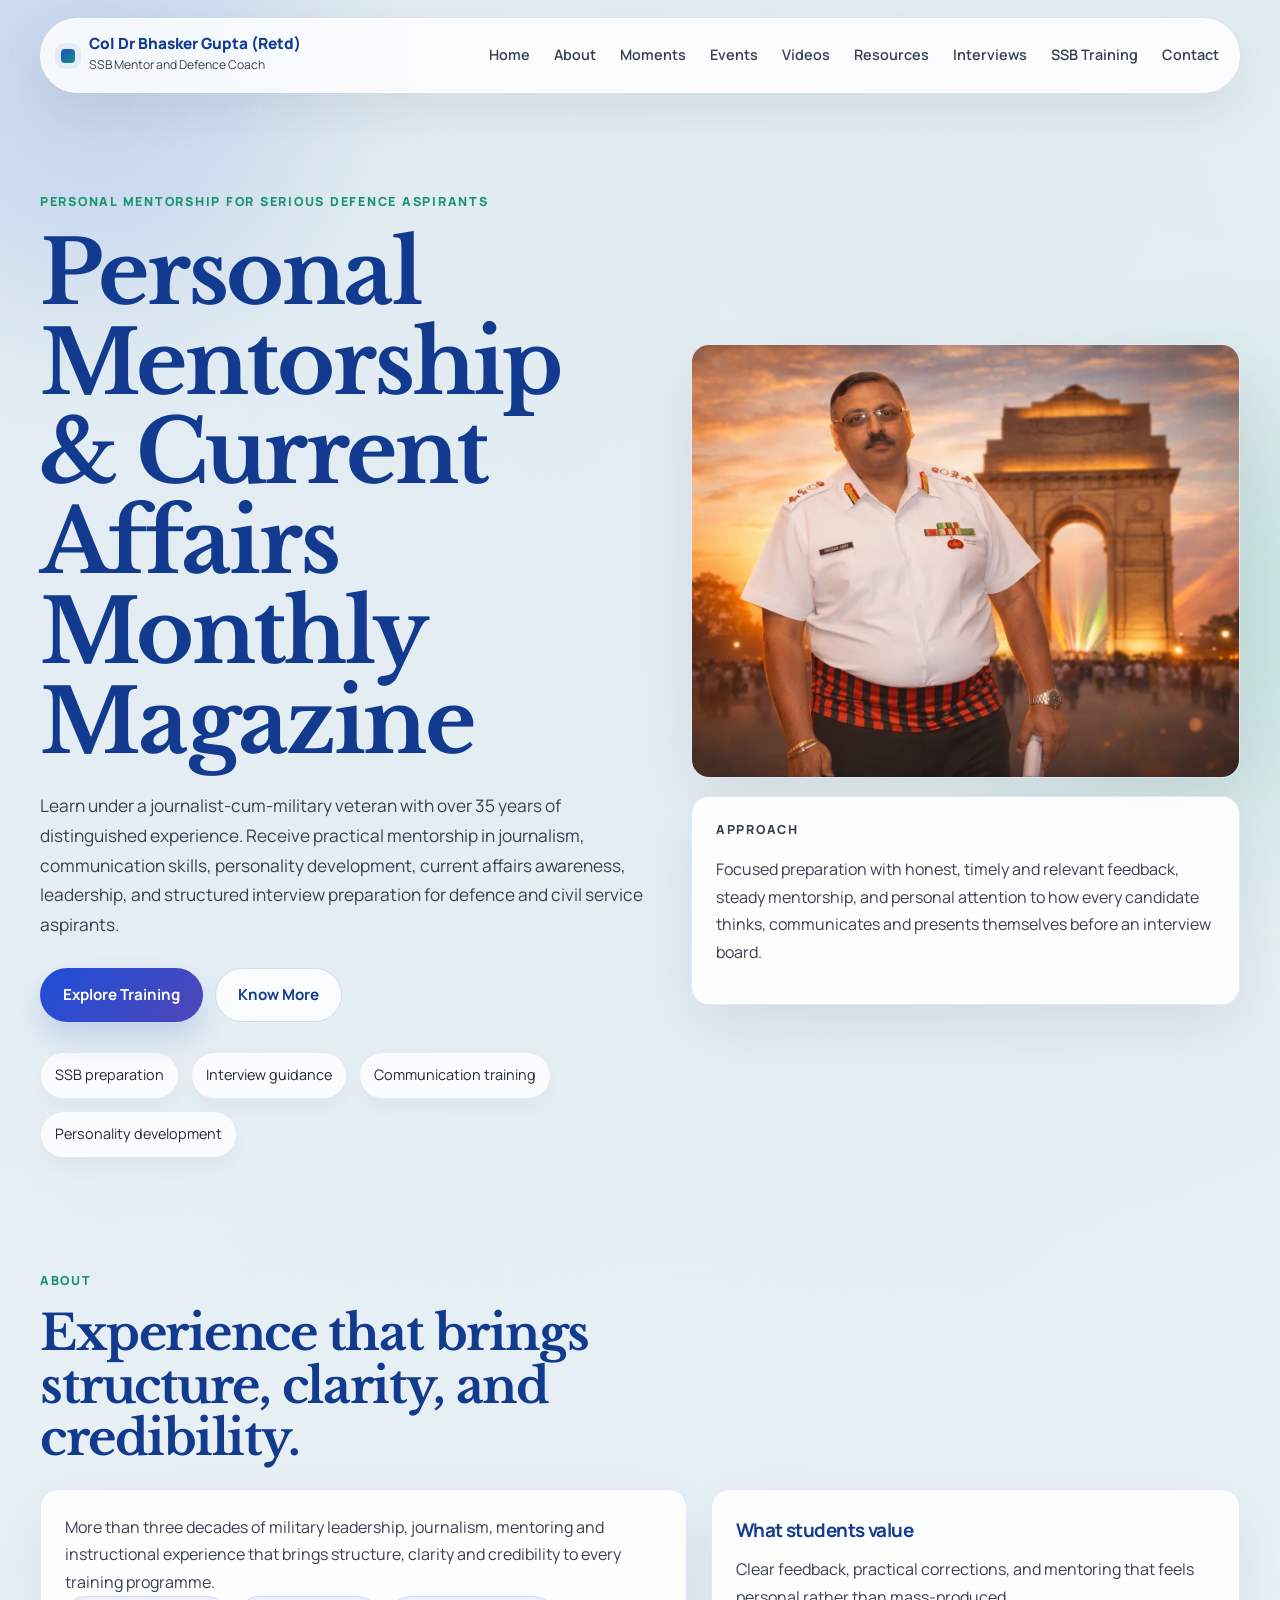
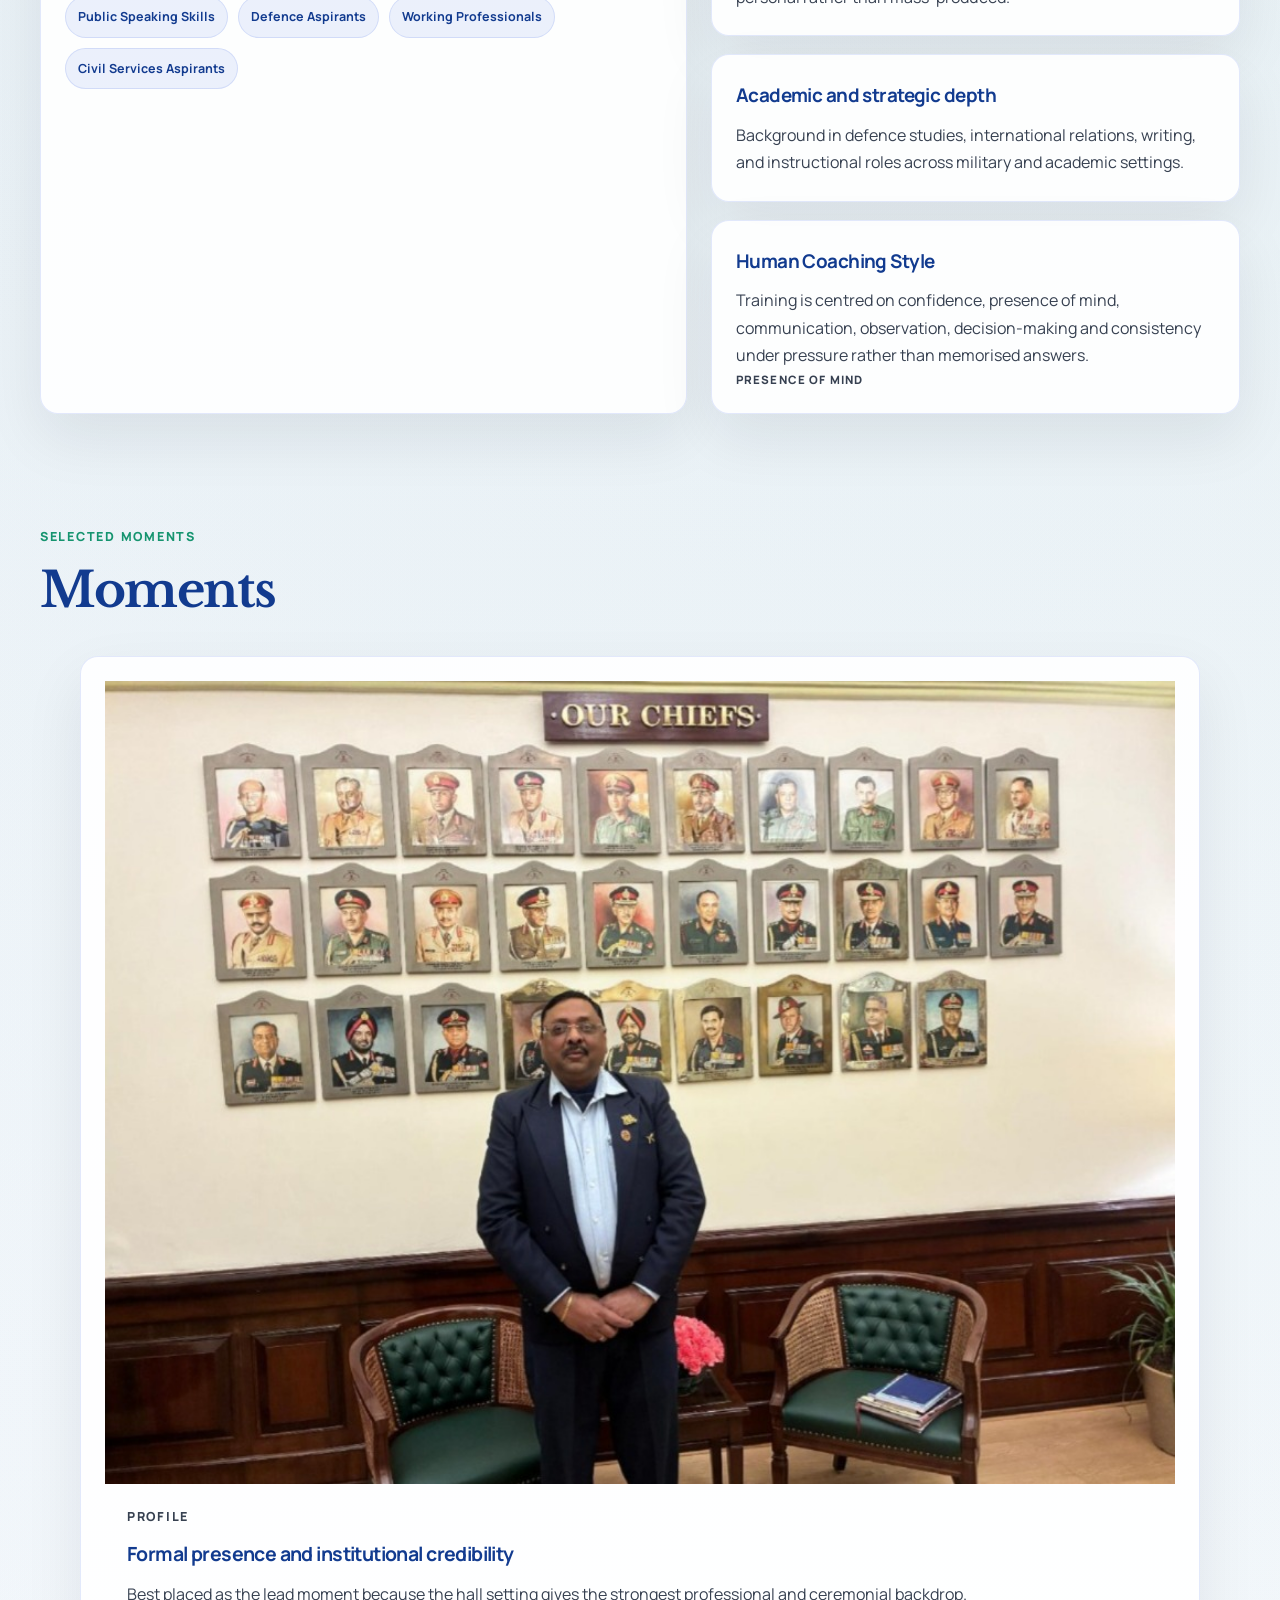
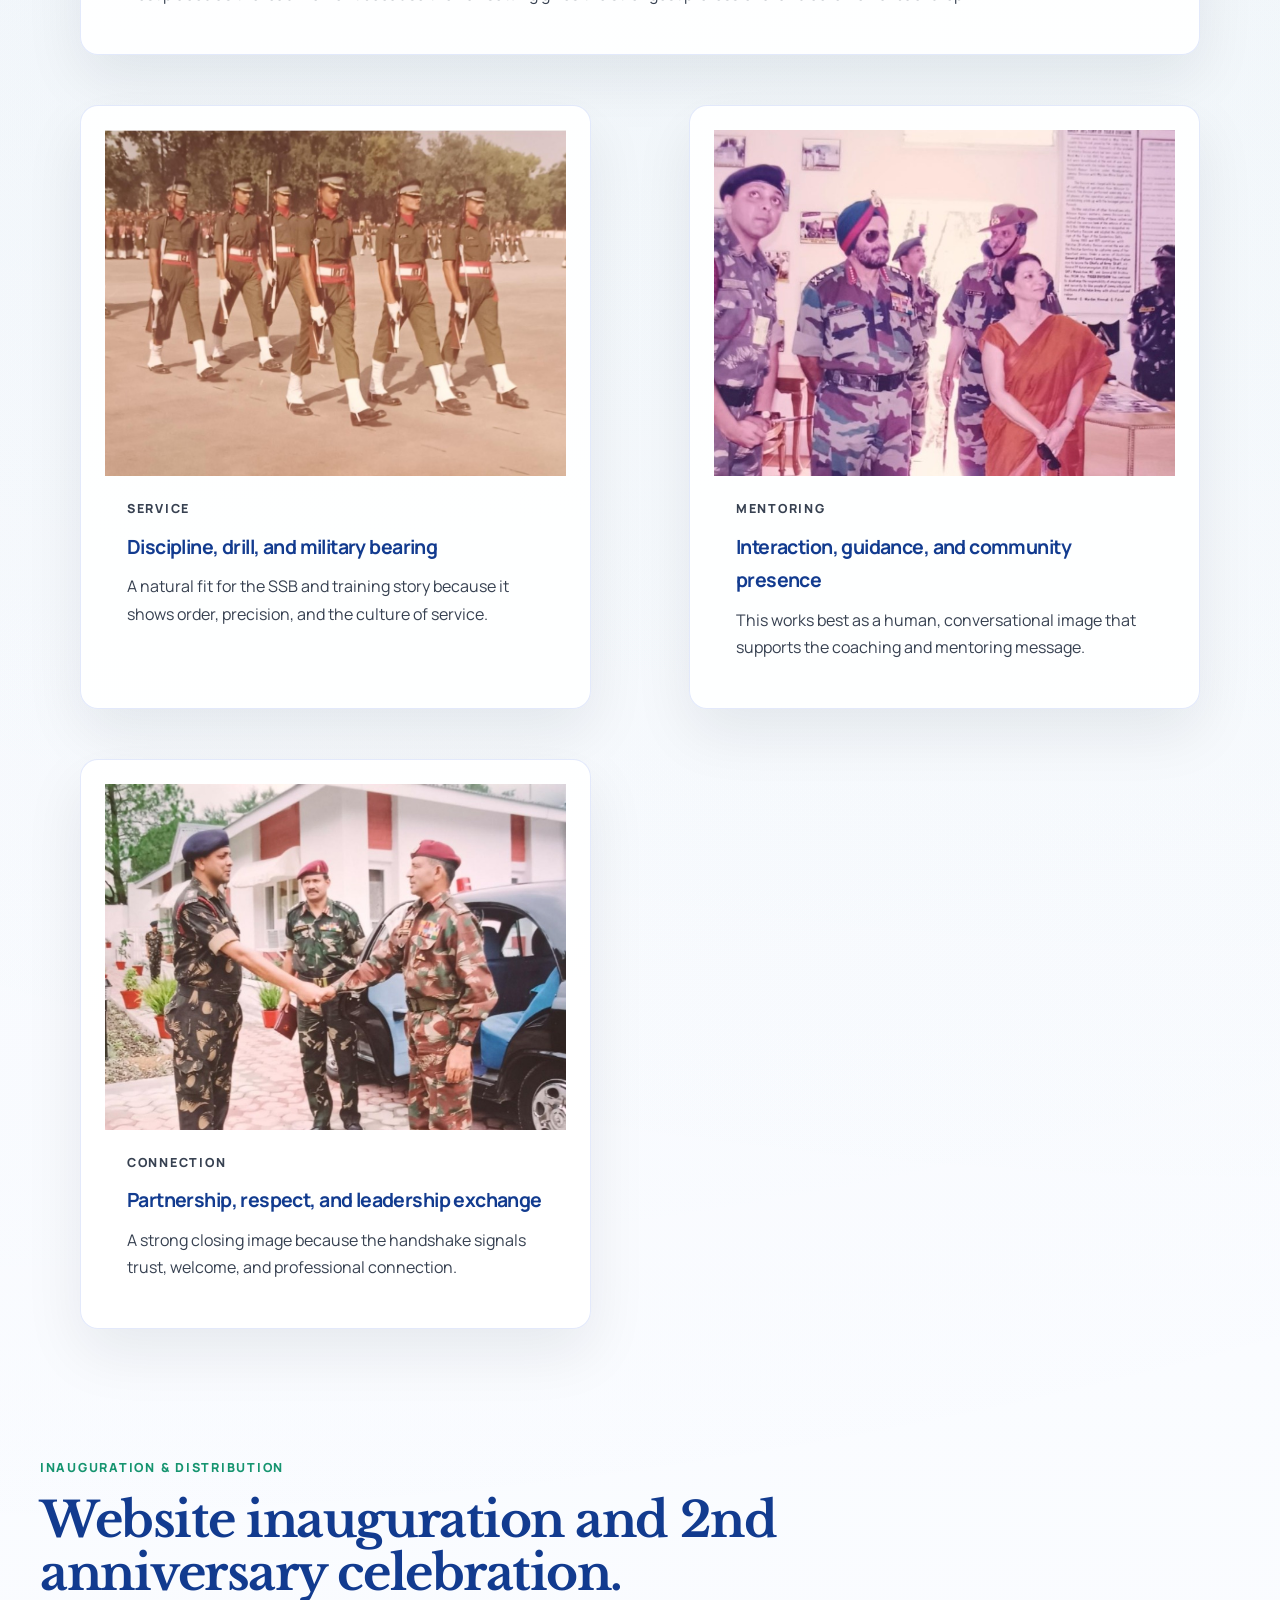
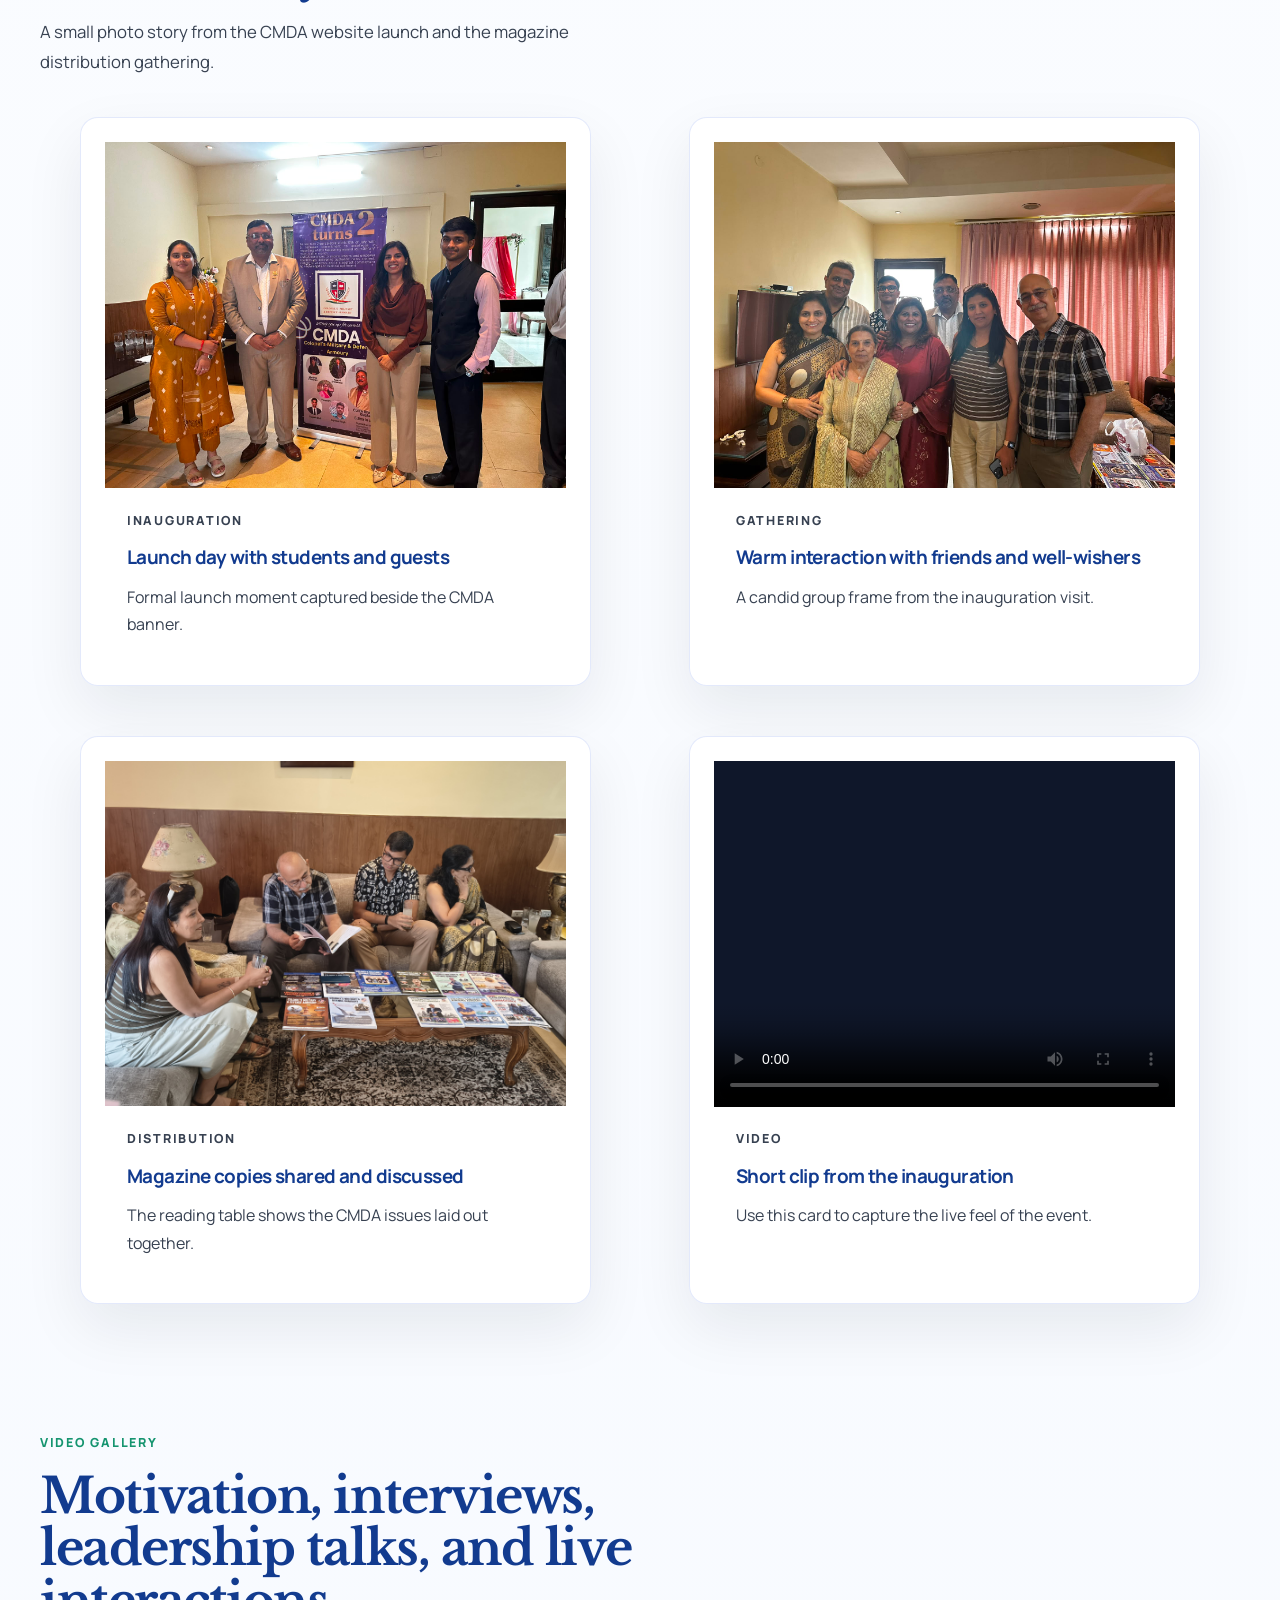
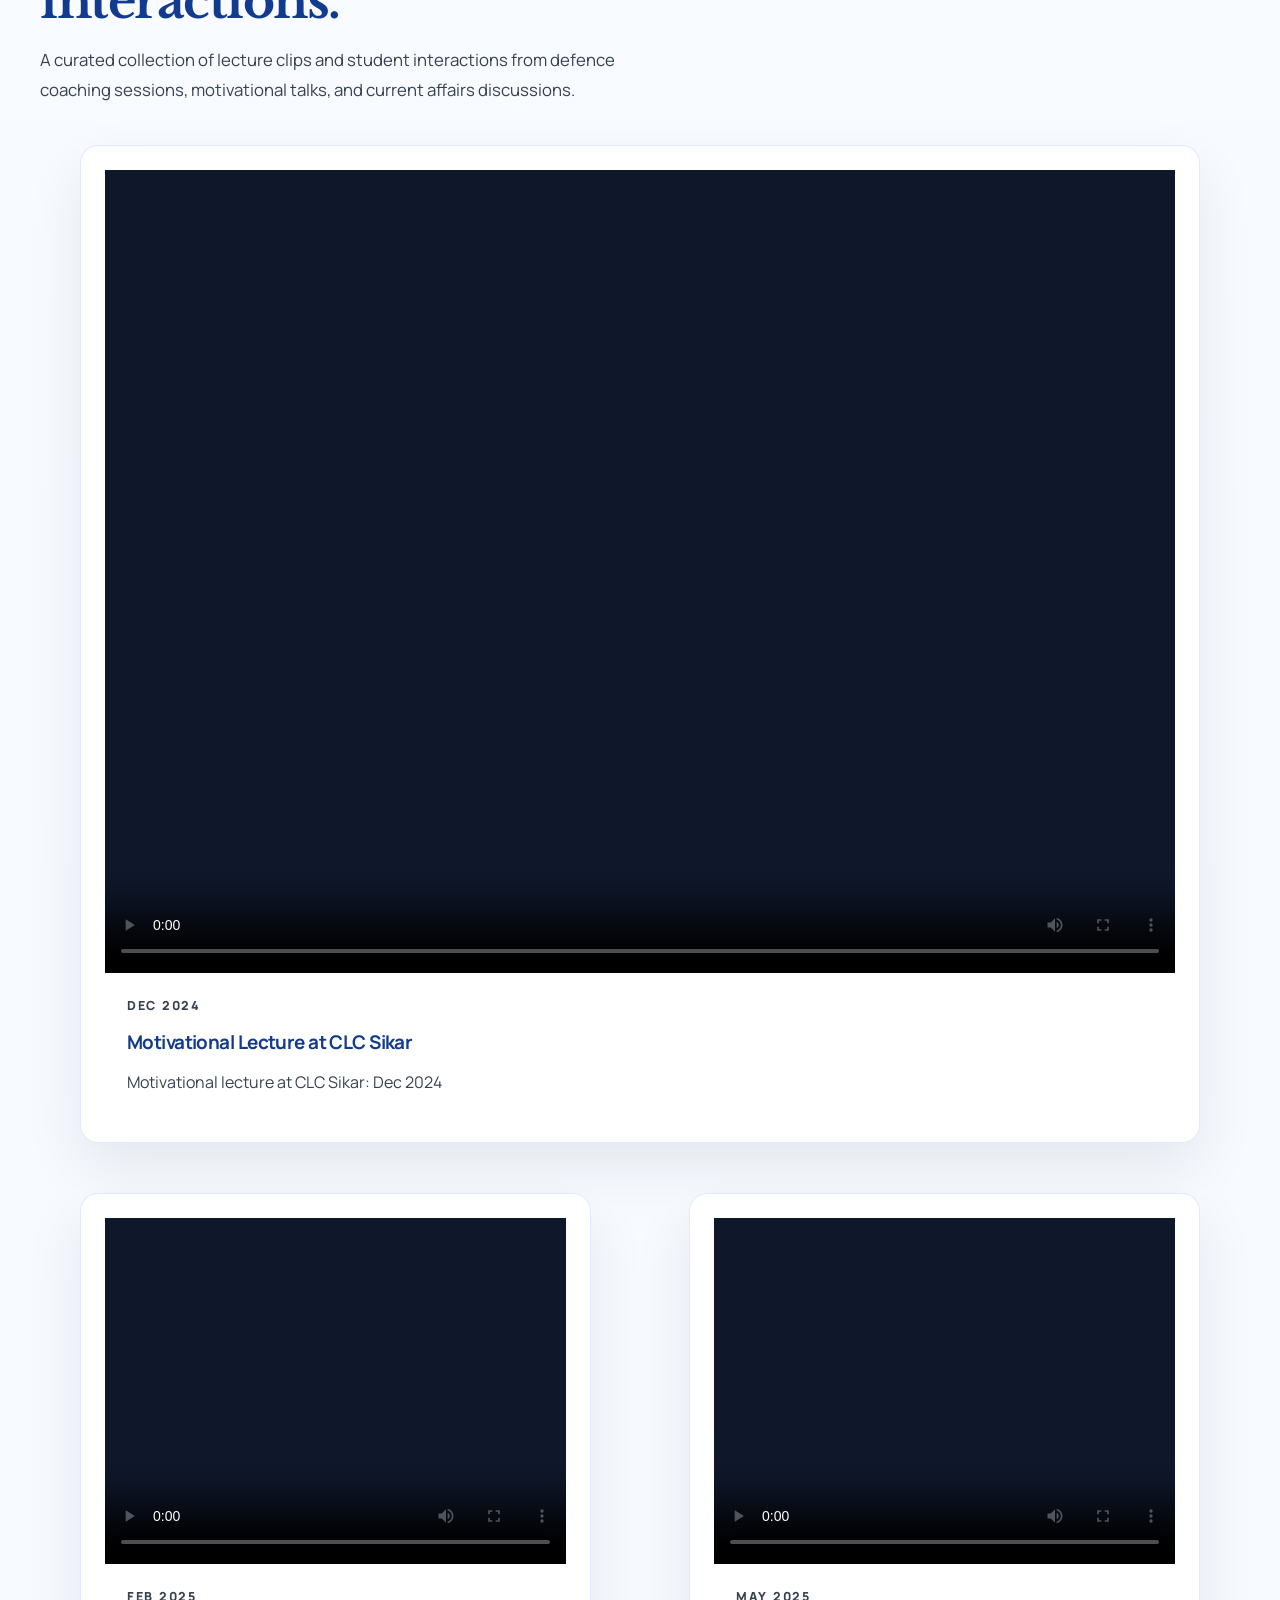
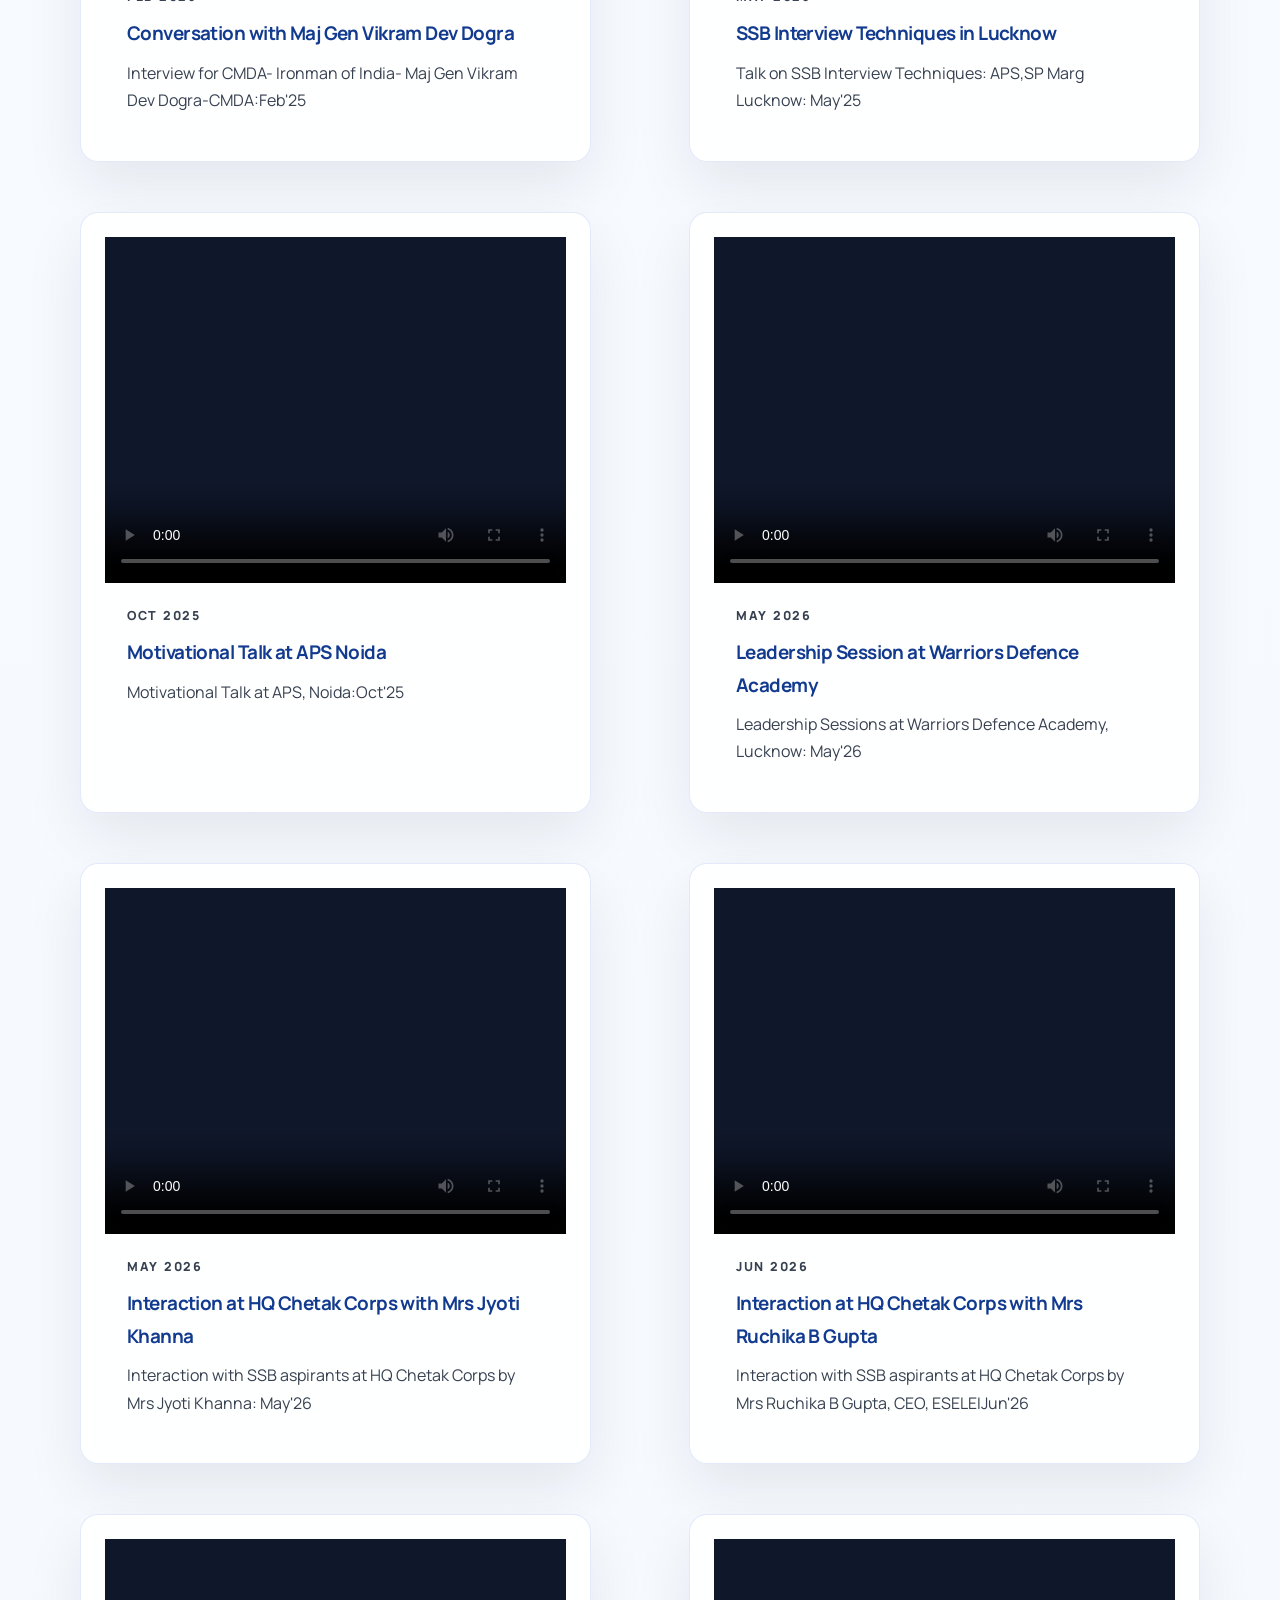
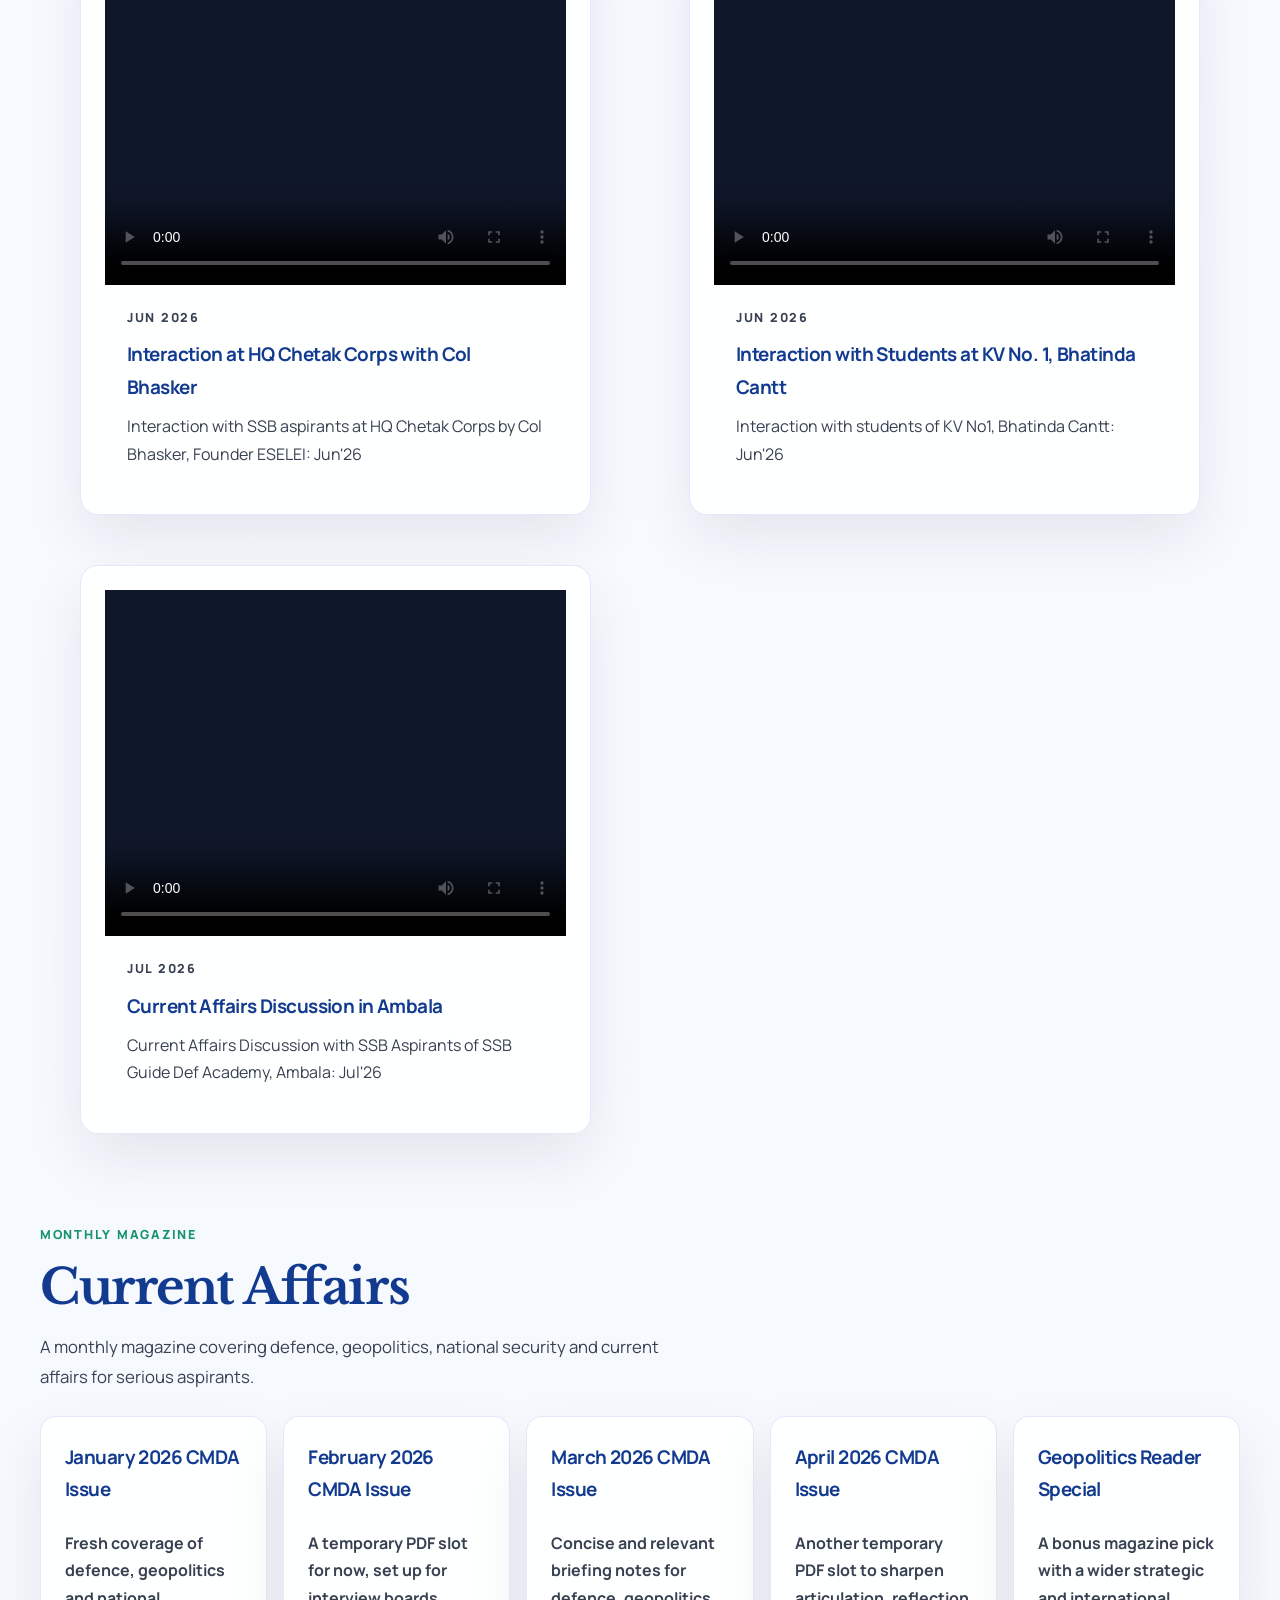
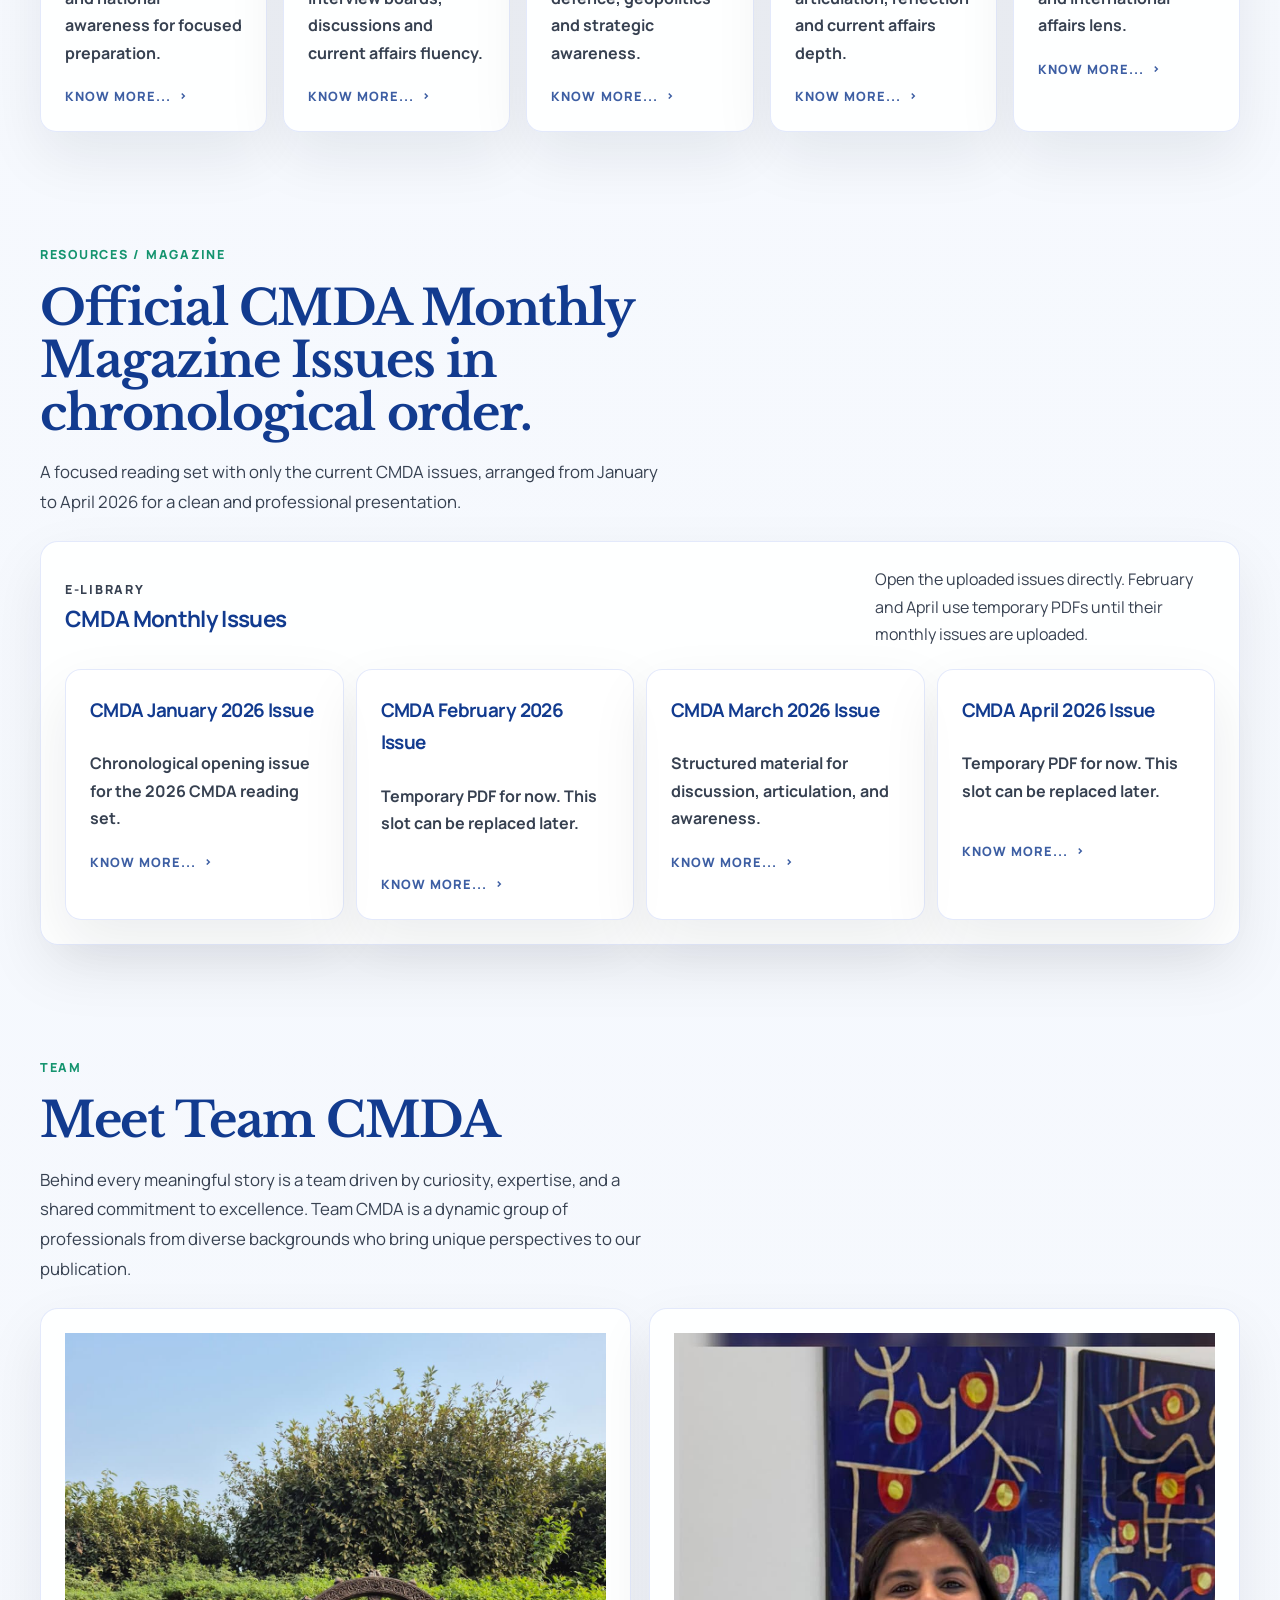
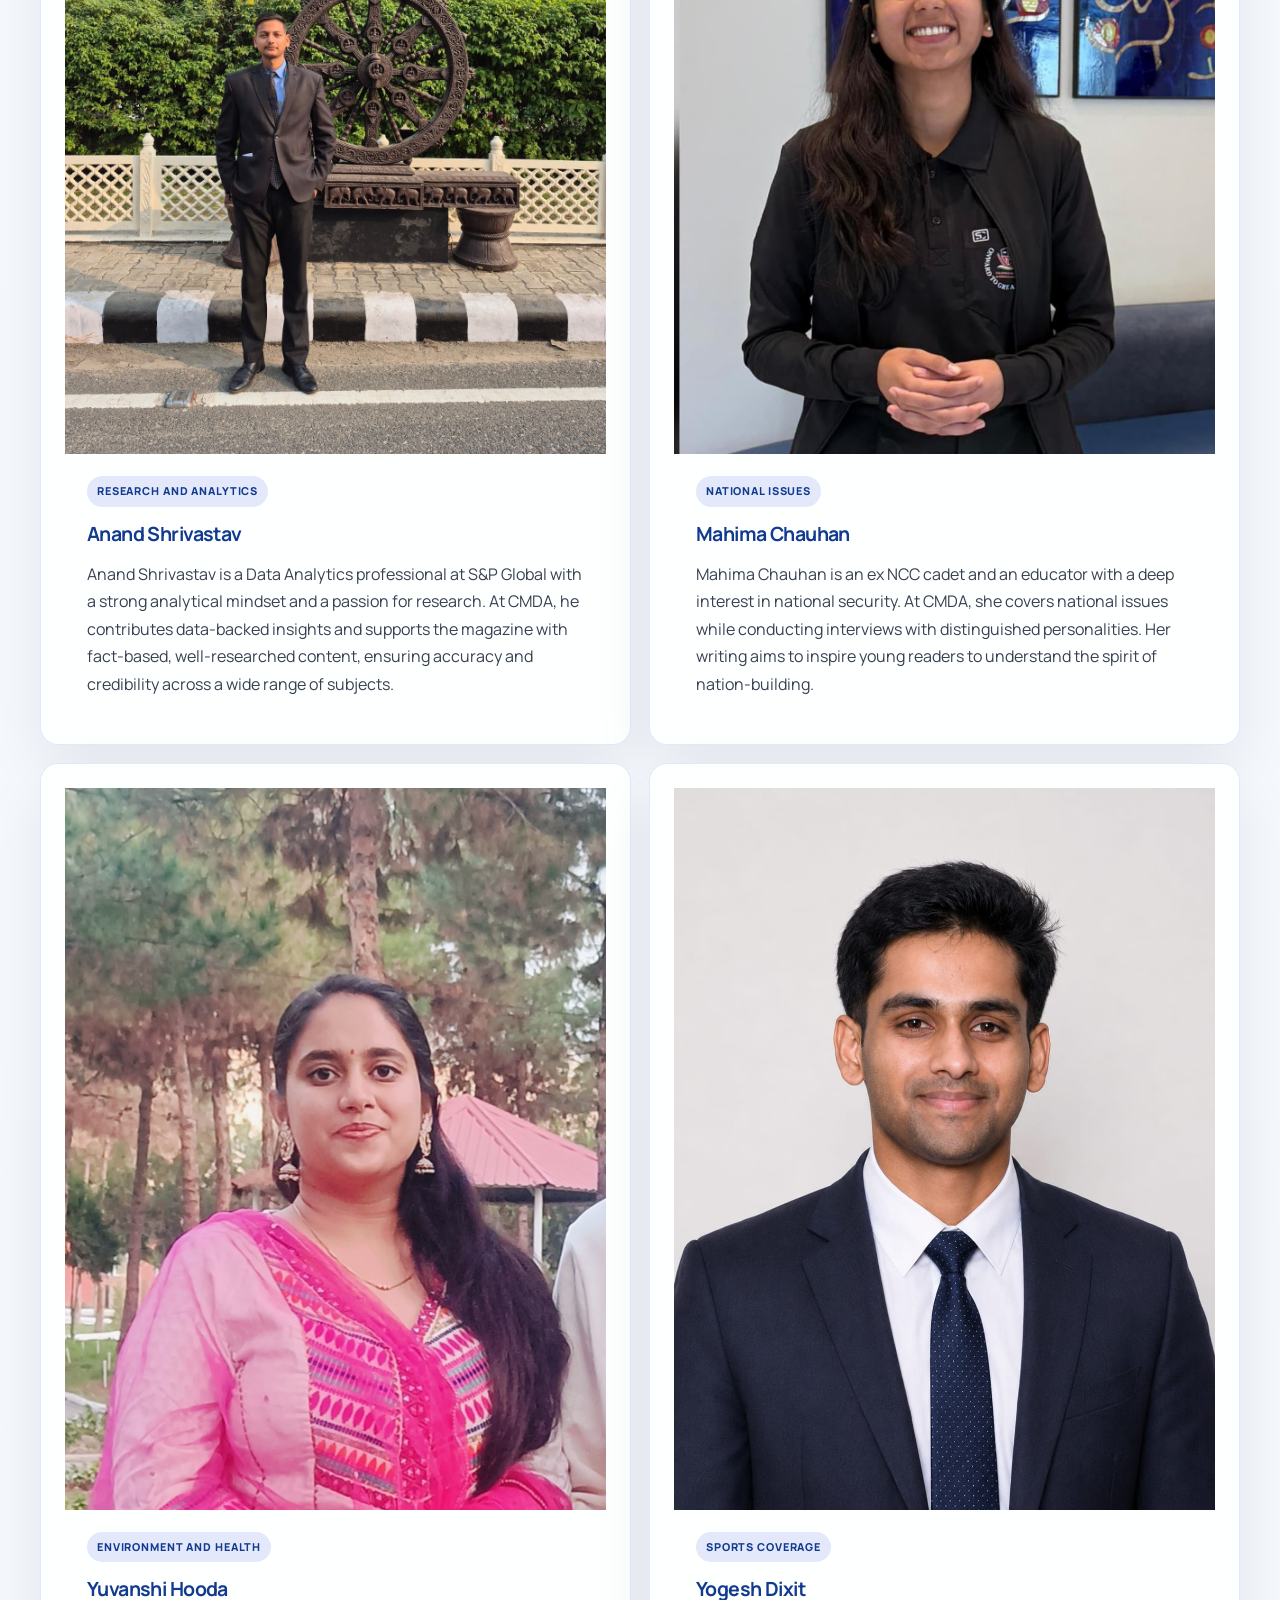
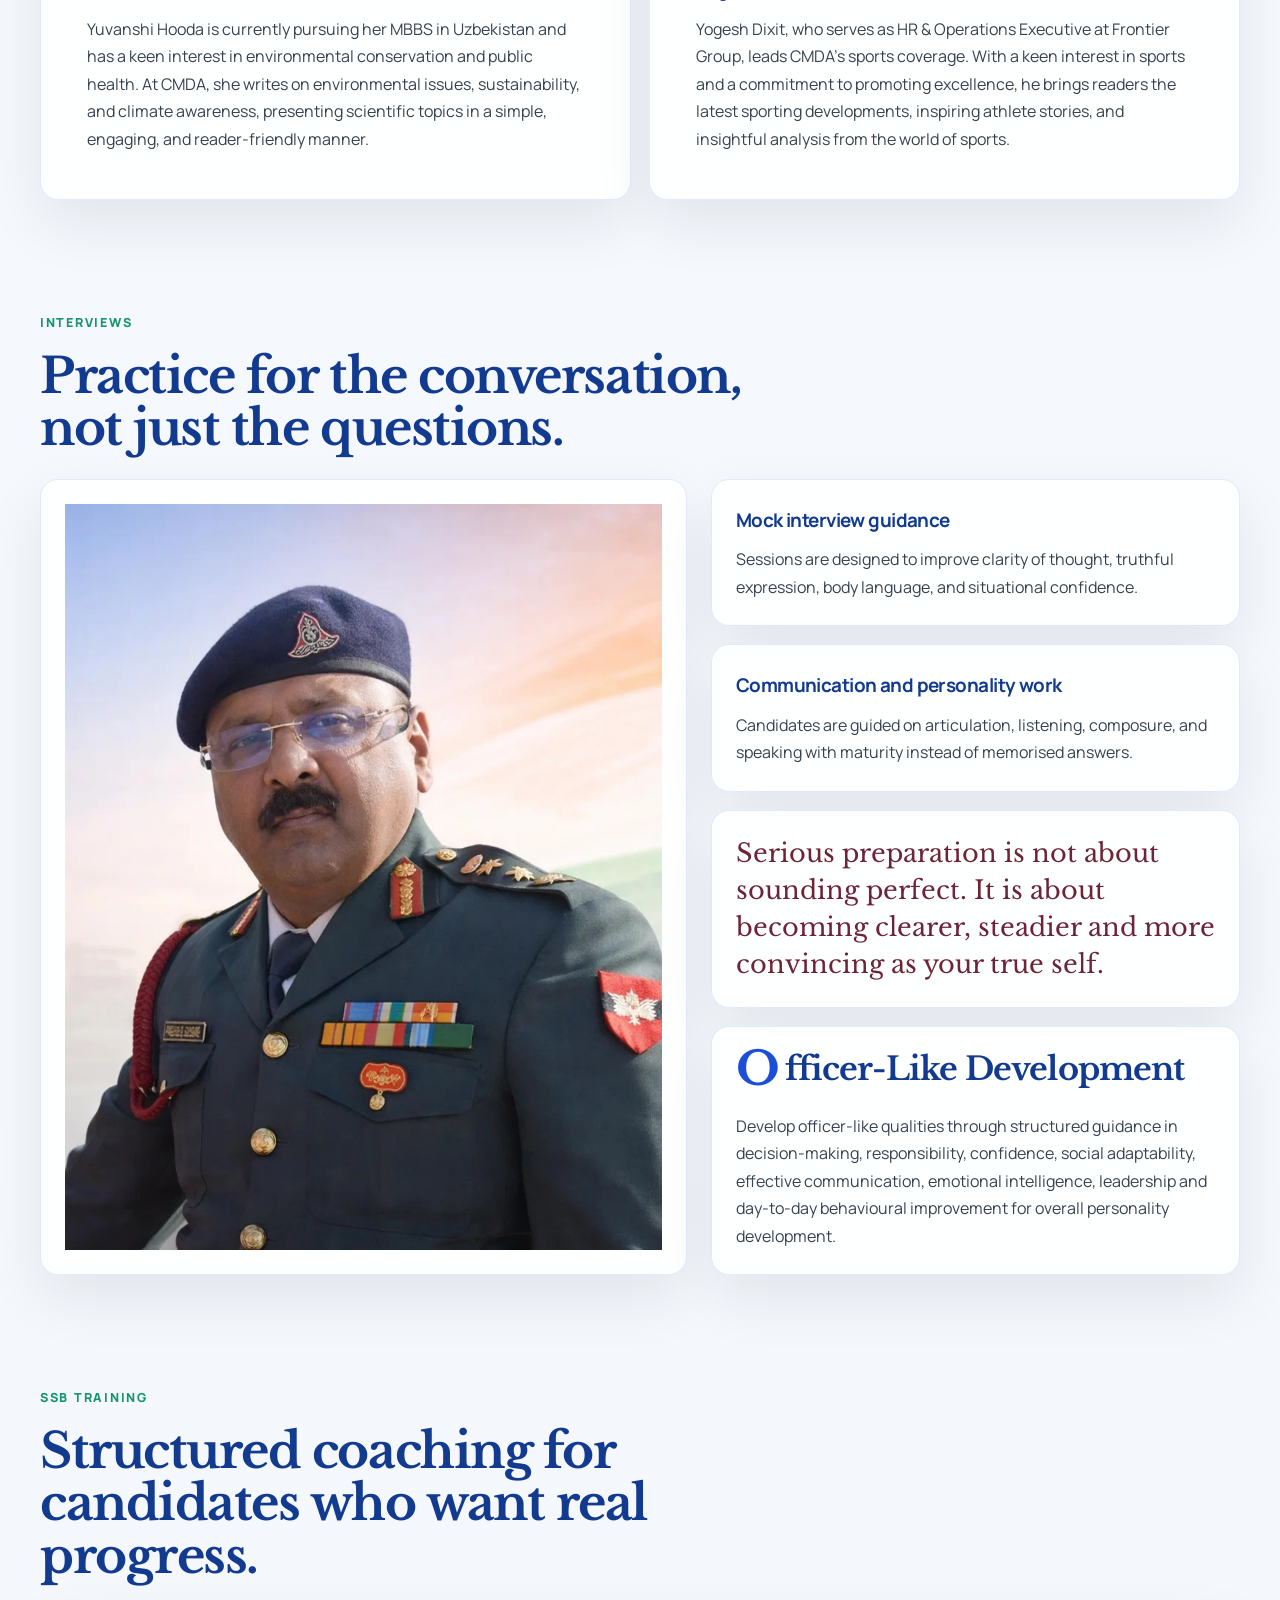
==== commit 092fe204: "Add files via upload" ====
--- a/index.html
+++ b/index.html
@@ -263,7 +263,7 @@
             </figure>
 
             <figure class="event-card card event-video-card">
-              <video controls playsinline preload="metadata" poster="images/video-poster.svg">
+              <video controls playsinline preload="metadata" poster="images/thumbnails/inauguration-clip.svg">
                 <source src="images/inauguration-clip.mp4" type="video/mp4" />
                 Your browser does not support the video tag.
               </video>
@@ -289,7 +289,7 @@
 
           <div class="video-grid">
             <figure class="video-card card featured">
-              <video controls playsinline preload="metadata" poster="images/video-poster.svg">
+              <video controls playsinline preload="metadata" poster="images/thumbnails/motivational-lecture-clc-sikar-dec-2024.svg">
                 <source
                   src="videos/motivational-lecture-clc-sikar-dec-2024.mp4"
                   type="video/mp4"
@@ -304,7 +304,7 @@
             </figure>
 
             <figure class="video-card card">
-              <video controls playsinline preload="metadata" poster="images/video-poster.svg">
+              <video controls playsinline preload="metadata" poster="images/thumbnails/interview-cmda-ironman-india-vikram-dev-dogra-feb-2025.svg">
                 <source
                   src="videos/interview-cmda-ironman-india-vikram-dev-dogra-feb-2025.mp4"
                   type="video/mp4"
@@ -319,7 +319,7 @@
             </figure>
 
             <figure class="video-card card">
-              <video controls playsinline preload="metadata" poster="images/video-poster.svg">
+              <video controls playsinline preload="metadata" poster="images/thumbnails/ssb-interview-techniques-aps-sp-marg-lucknow-may-2025.svg">
                 <source
                   src="videos/ssb-interview-techniques-aps-sp-marg-lucknow-may-2025.mp4"
                   type="video/mp4"
@@ -334,7 +334,7 @@
             </figure>
 
             <figure class="video-card card">
-              <video controls playsinline preload="metadata" poster="images/video-poster.svg">
+              <video controls playsinline preload="metadata" poster="images/thumbnails/motivational-talk-aps-noida-oct-2025.svg">
                 <source
                   src="videos/motivational-talk-aps-noida-oct-2025.mp4"
                   type="video/mp4"
@@ -349,7 +349,7 @@
             </figure>
 
             <figure class="video-card card">
-              <video controls playsinline preload="metadata" poster="images/video-poster.svg">
+              <video controls playsinline preload="metadata" poster="images/thumbnails/leadership-session-warriors-defence-academy-lucknow-may-2026.svg">
                 <source
                   src="videos/leadership-session-warriors-defence-academy-lucknow-may-2026.mp4"
                   type="video/mp4"
@@ -364,7 +364,7 @@
             </figure>
 
             <figure class="video-card card">
-              <video controls playsinline preload="metadata" poster="images/video-poster.svg">
+              <video controls playsinline preload="metadata" poster="images/thumbnails/interaction-ssb-aspirants-hq-chetak-corps-jyoti-khanna-may-2026.svg">
                 <source
                   src="videos/interaction-ssb-aspirants-hq-chetak-corps-jyoti-khanna-may-2026.mp4"
                   type="video/mp4"
@@ -379,7 +379,7 @@
             </figure>
 
             <figure class="video-card card">
-              <video controls playsinline preload="metadata" poster="images/video-poster.svg">
+              <video controls playsinline preload="metadata" poster="images/thumbnails/interaction-ssb-aspirants-hq-chetak-corps-ruchika-b-gupta-jun-2026.svg">
                 <source
                   src="videos/interaction-ssb-aspirants-hq-chetak-corps-ruchika-b-gupta-jun-2026.mp4"
                   type="video/mp4"
@@ -394,7 +394,7 @@
             </figure>
 
             <figure class="video-card card">
-              <video controls playsinline preload="metadata" poster="images/video-poster.svg">
+              <video controls playsinline preload="metadata" poster="images/thumbnails/interaction-ssb-aspirants-hq-chetak-corps-col-bhasker-jun-2026.svg">
                 <source
                   src="videos/interaction-ssb-aspirants-hq-chetak-corps-col-bhasker-jun-2026.mp4"
                   type="video/mp4"
@@ -409,7 +409,7 @@
             </figure>
 
             <figure class="video-card card">
-              <video controls playsinline preload="metadata" poster="images/video-poster.svg">
+              <video controls playsinline preload="metadata" poster="images/thumbnails/interaction-students-kv-no1-bhatinda-cantt-jun-2026.svg">
                 <source
                   src="videos/interaction-students-kv-no1-bhatinda-cantt-jun-2026.mp4"
                   type="video/mp4"
@@ -424,7 +424,7 @@
             </figure>
 
             <figure class="video-card card">
-              <video controls playsinline preload="metadata" poster="images/video-poster.svg">
+              <video controls playsinline preload="metadata" poster="images/thumbnails/current-affairs-discussion-ssb-guide-def-academy-ambala-jul-2026.svg">
                 <source
                   src="videos/current-affairs-discussion-ssb-guide-def-academy-ambala-jul-2026.mp4"
                   type="video/mp4"
@@ -450,40 +450,53 @@
             </p>
           </div>
 
-          <div class="current-affairs-grid">
-            <article class="issue-card card">
-              <h3>April 2026 CMDA Issue</h3>
-              <p>
-                Fresh coverage of defence, geopolitics and national awareness
-                for focused preparation.
-              </p>
-            </article>
-
-            <article class="issue-card card accent-indigo">
-              <h3>March 2026 CMDA Issue</h3>
-              <p>
-                A structured monthly read for interview boards, discussions and
-                current affairs fluency.
-              </p>
-            </article>
-
-            <article class="issue-card card accent-emerald">
-              <h3>February 2026 CMDA Issue</h3>
-              <p>
-                Concise and relevant briefing notes for defence, geopolitics and
-                strategic awareness.
-              </p>
-            </article>
-
-            <article class="issue-card card accent-maroon">
-              <h3>January 2026 CMDA Issue</h3>
-              <p>
-                Monthly reading support to sharpen articulation, reflection and
-                current affairs depth.
-              </p>
-            </article>
-          </div>
-        </section>
+          <div class="current-affairs-grid">
+            <a class="issue-card card library-link accent-rose" href="pdfs/JAN2026_%20CMDA_Newmag.pdf" target="_blank" rel="noopener noreferrer">
+              <h3>January 2026 CMDA Issue</h3>
+              <p>
+                Fresh coverage of defence, geopolitics and national awareness
+                for focused preparation.
+              </p>
+              <span class="issue-more">Know More...</span>
+            </a>
+
+            <a class="issue-card card library-link accent-indigo" href="pdfs/DEC_CMDA_Newmag.pdf" target="_blank" rel="noopener noreferrer">
+              <h3>February 2026 CMDA Issue</h3>
+              <p>
+                A temporary PDF slot for now, set up for interview boards,
+                discussions and current affairs fluency.
+              </p>
+              <span class="issue-more">Know More...</span>
+            </a>
+
+            <a class="issue-card card library-link accent-emerald" href="pdfs/CMDA%20March%20Issue%20final%2026%20FEB%20-%20pdf.pdf" target="_blank" rel="noopener noreferrer">
+              <h3>March 2026 CMDA Issue</h3>
+              <p>
+                Concise and relevant briefing notes for defence, geopolitics and
+                strategic awareness.
+              </p>
+              <span class="issue-more">Know More...</span>
+            </a>
+
+            <a class="issue-card card library-link accent-maroon" href="pdfs/OCT_CMDA_Newmag.pdf" target="_blank" rel="noopener noreferrer">
+              <h3>April 2026 CMDA Issue</h3>
+              <p>
+                Another temporary PDF slot to sharpen articulation, reflection
+                and current affairs depth.
+              </p>
+              <span class="issue-more">Know More...</span>
+            </a>
+
+            <a class="issue-card card library-link accent-rose" href="pdfs/GEOPOLITICS%20READER(1).pdf" target="_blank" rel="noopener noreferrer">
+              <h3>Geopolitics Reader Special</h3>
+              <p>
+                A bonus magazine pick with a wider strategic and international
+                affairs lens.
+              </p>
+              <span class="issue-more">Know More...</span>
+            </a>
+          </div>
+        </section>
 
         <section id="resources" class="resources-section reveal">
           <div class="section-heading">
--- a/styles.css
+++ b/styles.css
@@ -49,10 +49,10 @@
   color: inherit;
 }
 
-.page-shell {
-  position: relative;
-  overflow: visible;
-}
+.page-shell {
+  position: relative;
+  overflow: visible;
+}
 
 .page-shell::before,
 .page-shell::after {
@@ -170,66 +170,66 @@
   transform: scaleX(1);
 }
 
-.button {
-  display: inline-flex;
-  align-items: center;
-  justify-content: center;
-  gap: 10px;
-  padding: 13px 22px;
-  border-radius: 999px;
-  border: 1px solid transparent;
-  text-decoration: none;
-  font-size: 0.95rem;
-  font-weight: 700;
-  position: relative;
-  overflow: hidden;
-  transform: translateZ(0);
-  transition:
-    transform 0.24s ease,
-    box-shadow 0.24s ease,
-    background-color 0.24s ease,
-    border-color 0.24s ease,
-    color 0.24s ease,
-    filter 0.24s ease;
-}
-
-.button:hover {
-  transform: translateY(-4px) scale(1.01);
-}
-
-.button:active {
-  transform: translateY(1px) scale(0.985);
-}
-
-.button:focus-visible {
-  outline: 3px solid rgba(31, 77, 184, 0.24);
-  outline-offset: 4px;
-}
-
-.button-primary {
-  color: #ffffff;
-  background: linear-gradient(135deg, var(--royal), var(--indigo));
+.button {
+  display: inline-flex;
+  align-items: center;
+  justify-content: center;
+  gap: 10px;
+  padding: 13px 22px;
+  border-radius: 999px;
+  border: 1px solid transparent;
+  text-decoration: none;
+  font-size: 0.95rem;
+  font-weight: 700;
+  position: relative;
+  overflow: hidden;
+  transform: translateZ(0);
+  transition:
+    transform 0.24s ease,
+    box-shadow 0.24s ease,
+    background-color 0.24s ease,
+    border-color 0.24s ease,
+    color 0.24s ease,
+    filter 0.24s ease;
+}
+
+.button:hover {
+  transform: translateY(-4px) scale(1.01);
+}
+
+.button:active {
+  transform: translateY(1px) scale(0.985);
+}
+
+.button:focus-visible {
+  outline: 3px solid rgba(31, 77, 184, 0.24);
+  outline-offset: 4px;
+}
+
+.button-primary {
+  color: #ffffff;
+  background: linear-gradient(135deg, var(--royal), var(--indigo));
   box-shadow: 0 16px 30px rgba(31, 77, 184, 0.18);
 }
 
-.button-primary:hover {
-  box-shadow:
-    0 22px 42px rgba(31, 77, 184, 0.28),
-    0 0 0 1px rgba(255, 255, 255, 0.18) inset;
-  filter: saturate(1.08) brightness(1.02);
-}
-
-.button-secondary {
-  color: var(--royal-deep);
-  border-color: rgba(31, 77, 184, 0.18);
+.button-primary:hover {
+  box-shadow:
+    0 22px 42px rgba(31, 77, 184, 0.28),
+    0 0 0 1px rgba(255, 255, 255, 0.18) inset;
+  filter: saturate(1.08) brightness(1.02);
+}
+
+.button-secondary {
+  color: var(--royal-deep);
+  border-color: rgba(31, 77, 184, 0.18);
   background: rgba(255, 255, 255, 0.8);
 }
 
-.button-secondary:hover {
-  border-color: rgba(79, 70, 184, 0.36);
-  background: #ffffff;
-  box-shadow: 0 18px 34px rgba(23, 34, 53, 0.08);
-}
+.button-secondary:hover {
+  border-color: rgba(79, 70, 184, 0.36);
+  background: #ffffff;
+  box-shadow: 0 18px 34px rgba(23, 34, 53, 0.08);
+}
 
 main {
   width: min(var(--max-width), calc(100% - 32px));
@@ -452,168 +452,168 @@
   gap: 18px;
 }
 
-.moments-grid {
-  display: grid;
-  grid-template-columns: repeat(2, minmax(0, 1fr));
-  gap: 18px;
-}
-
-.events-grid {
-  display: grid;
-  grid-template-columns: repeat(2, minmax(0, 1fr));
-  gap: 18px;
-}
-
-.video-grid {
-  display: grid;
-  grid-template-columns: repeat(2, minmax(0, 1fr));
-  gap: 18px;
-}
-
-.team-grid {
-  display: grid;
-  grid-template-columns: repeat(2, minmax(0, 1fr));
-  gap: 18px;
-}
-
-.team-card {
-  padding: 0;
-  overflow: hidden;
-  display: grid;
-  align-content: start;
-}
-
-.team-media {
-  aspect-ratio: 3 / 4;
-  overflow: hidden;
-}
-
-.team-media img {
-  width: 100%;
-  height: 100%;
-  object-fit: cover;
-  object-position: center top;
-}
-
-.team-body {
-  display: grid;
-  gap: 10px;
-  padding: 22px;
-}
-
-.team-body h3 {
-  font-size: 1.22rem;
-  margin: 0;
-}
-
-.team-body p {
-  margin: 0;
-}
-
-.team-body .badge {
-  width: fit-content;
-}
-
-.moment-card {
-  padding: 0;
-  overflow: hidden;
-  display: grid;
-  align-content: start;
-}
-
-.event-card {
-  padding: 0;
-  overflow: hidden;
-  display: grid;
-  align-content: start;
-}
-
-.video-card {
-  padding: 0;
-  overflow: hidden;
-  display: grid;
-  align-content: start;
-}
-
-.moment-card img {
-  width: 100%;
-  aspect-ratio: 4 / 3;
-  object-fit: cover;
-}
-
-.event-card img,
-.event-card video {
-  width: 100%;
-  aspect-ratio: 4 / 3;
-  object-fit: cover;
-  background: #0f172a;
-  display: block;
-}
-
-.video-card video {
-  width: 100%;
-  aspect-ratio: 4 / 3;
-  object-fit: contain;
-  background: #0f172a;
-  display: block;
-}
-
-.moment-card figcaption {
-  display: grid;
-  gap: 10px;
-  padding: 22px;
-}
-
-.event-card figcaption {
-  display: grid;
-  gap: 10px;
-  padding: 22px;
-}
-
-.video-card figcaption {
-  display: grid;
-  gap: 10px;
-  padding: 22px;
-}
-
-.moment-card h3 {
-  font-size: 1.22rem;
-  margin: 0;
-}
-
-.event-card h3 {
-  font-size: 1.18rem;
-  margin: 0;
-}
-
-.video-card h3 {
-  font-size: 1.18rem;
-  margin: 0;
-}
-
-.moment-card p {
-  margin: 0;
-}
-
-.event-card p {
-  margin: 0;
-}
-
-.video-card p {
-  margin: 0;
-}
-
-.moment-card.featured {
-  grid-column: 1 / -1;
-}
-
-.event-video-card video {
-  object-position: center;
-}
-
-.video-card.featured {
-  grid-column: 1 / -1;
-}
+.moments-grid {
+  display: grid;
+  grid-template-columns: repeat(2, minmax(0, 1fr));
+  gap: 18px;
+}
+
+.events-grid {
+  display: grid;
+  grid-template-columns: repeat(2, minmax(0, 1fr));
+  gap: 18px;
+}
+
+.video-grid {
+  display: grid;
+  grid-template-columns: repeat(2, minmax(0, 1fr));
+  gap: 18px;
+}
+
+.team-grid {
+  display: grid;
+  grid-template-columns: repeat(2, minmax(0, 1fr));
+  gap: 18px;
+}
+
+.team-card {
+  padding: 0;
+  overflow: hidden;
+  display: grid;
+  align-content: start;
+}
+
+.team-media {
+  aspect-ratio: 3 / 4;
+  overflow: hidden;
+}
+
+.team-media img {
+  width: 100%;
+  height: 100%;
+  object-fit: cover;
+  object-position: center top;
+}
+
+.team-body {
+  display: grid;
+  gap: 10px;
+  padding: 22px;
+}
+
+.team-body h3 {
+  font-size: 1.22rem;
+  margin: 0;
+}
+
+.team-body p {
+  margin: 0;
+}
+
+.team-body .badge {
+  width: fit-content;
+}
+
+.moment-card {
+  padding: 0;
+  overflow: hidden;
+  display: grid;
+  align-content: start;
+}
+
+.event-card {
+  padding: 0;
+  overflow: hidden;
+  display: grid;
+  align-content: start;
+}
+
+.video-card {
+  padding: 0;
+  overflow: hidden;
+  display: grid;
+  align-content: start;
+}
+
+.moment-card img {
+  width: 100%;
+  aspect-ratio: 4 / 3;
+  object-fit: cover;
+}
+
+.event-card img,
+.event-card video {
+  width: 100%;
+  aspect-ratio: 4 / 3;
+  object-fit: cover;
+  background: #0f172a;
+  display: block;
+}
+
+.video-card video {
+  width: 100%;
+  aspect-ratio: 4 / 3;
+  object-fit: contain;
+  background: #0f172a;
+  display: block;
+}
+
+.moment-card figcaption {
+  display: grid;
+  gap: 10px;
+  padding: 22px;
+}
+
+.event-card figcaption {
+  display: grid;
+  gap: 10px;
+  padding: 22px;
+}
+
+.video-card figcaption {
+  display: grid;
+  gap: 10px;
+  padding: 22px;
+}
+
+.moment-card h3 {
+  font-size: 1.22rem;
+  margin: 0;
+}
+
+.event-card h3 {
+  font-size: 1.18rem;
+  margin: 0;
+}
+
+.video-card h3 {
+  font-size: 1.18rem;
+  margin: 0;
+}
+
+.moment-card p {
+  margin: 0;
+}
+
+.event-card p {
+  margin: 0;
+}
+
+.video-card p {
+  margin: 0;
+}
+
+.moment-card.featured {
+  grid-column: 1 / -1;
+}
+
+.event-video-card video {
+  object-position: center;
+}
+
+.video-card.featured {
+  grid-column: 1 / -1;
+}
 
 .resource-layout {
   display: grid;
@@ -643,114 +643,107 @@
   color: var(--muted);
 }
 
-.library-grid {
-  display: grid;
-  grid-template-columns: repeat(4, minmax(0, 1fr));
-  gap: 12px;
-}
-
-.library-link {
-  display: grid;
-  gap: 12px;
-  padding: 18px 16px 16px;
-  border-radius: 14px;
-  border: 1px solid rgba(23, 34, 53, 0.08);
-  background: rgba(255, 255, 255, 0.78);
-  text-decoration: none;
-  font-weight: 700;
-  color: var(--royal-deep);
-  position: relative;
-  overflow: hidden;
-  text-align: left;
-  transition:
-    transform 0.2s ease,
-    border-color 0.2s ease,
-    box-shadow 0.2s ease,
-    background-color 0.2s ease,
-    color 0.2s ease;
-}
-
-.library-link:hover {
-  transform: translateY(-5px) scale(1.015);
-  border-color: rgba(31, 77, 184, 0.28);
-  background: linear-gradient(180deg, rgba(31, 77, 184, 0.06), rgba(255, 255, 255, 0.98));
-  box-shadow:
-    0 20px 40px rgba(23, 34, 53, 0.11),
-    0 0 0 1px rgba(31, 77, 184, 0.08) inset;
-}
-
-.library-link:active {
-  transform: translateY(1px) scale(0.99);
-  box-shadow: 0 8px 16px rgba(23, 34, 53, 0.06);
-}
-
-.library-link:focus-visible {
-  outline: 3px solid rgba(31, 77, 184, 0.22);
-  outline-offset: 4px;
-}
-
-.issue-card h3,
-.issue-card p,
-.issue-more {
-  transition:
-    color 0.24s ease,
-    transform 0.24s ease,
-    opacity 0.24s ease;
-}
-
-.issue-more {
-  display: inline-flex;
-  align-items: center;
-  gap: 8px;
-  margin-top: 4px;
-  justify-self: start;
-  font-size: 0.8rem;
-  font-weight: 800;
-  letter-spacing: 0.08em;
-  text-transform: uppercase;
-  color: var(--royal-deep);
-  opacity: 0.82;
-}
-
-.issue-more::after {
-  content: "→";
-  font-size: 0.98em;
-  transition: transform 0.24s ease;
-}
-
-.library-link:hover h3 {
-  color: var(--royal);
-}
-
-.library-link:hover p {
-  color: var(--muted);
-}
-
-.library-link:hover .issue-more {
-  color: var(--royal);
-  opacity: 1;
-}
-
-.library-link:hover .issue-more::after {
-  transform: translateX(4px);
-}
-
-.issue-more::after {
-  content: ">";
-}
-
-.library-link:hover p {
-  color: var(--text);
-}
-
-.library-disabled {
-  opacity: 0.62;
-  cursor: not-allowed;
-}
-
-.library-disabled p:last-child {
-  color: var(--muted);
-}
+.library-grid {
+  display: grid;
+  grid-template-columns: repeat(4, minmax(0, 1fr));
+  gap: 12px;
+}
+
+.library-link {
+  display: grid;
+  gap: 12px;
+  padding: 18px 16px 16px;
+  border-radius: 14px;
+  border: 1px solid rgba(23, 34, 53, 0.08);
+  background: rgba(255, 255, 255, 0.78);
+  text-decoration: none;
+  font-weight: 700;
+  color: var(--royal-deep);
+  position: relative;
+  overflow: hidden;
+  text-align: left;
+  transition:
+    transform 0.2s ease,
+    border-color 0.2s ease,
+    box-shadow 0.2s ease,
+    background-color 0.2s ease,
+    color 0.2s ease;
+}
+
+.library-link:hover {
+  transform: translateY(-5px) scale(1.015);
+  border-color: rgba(31, 77, 184, 0.28);
+  background: linear-gradient(180deg, rgba(31, 77, 184, 0.06), rgba(255, 255, 255, 0.98));
+  box-shadow:
+    0 20px 40px rgba(23, 34, 53, 0.11),
+    0 0 0 1px rgba(31, 77, 184, 0.08) inset;
+}
+
+.library-link:active {
+  transform: translateY(1px) scale(0.99);
+  box-shadow: 0 8px 16px rgba(23, 34, 53, 0.06);
+}
+
+.library-link:focus-visible {
+  outline: 3px solid rgba(31, 77, 184, 0.22);
+  outline-offset: 4px;
+}
+
+.issue-card h3,
+.issue-card p,
+.issue-more {
+  transition:
+    color 0.24s ease,
+    transform 0.24s ease,
+    opacity 0.24s ease;
+}
+
+.issue-more {
+  display: inline-flex;
+  align-items: center;
+  gap: 8px;
+  margin-top: 4px;
+  justify-self: start;
+  font-size: 0.8rem;
+  font-weight: 800;
+  letter-spacing: 0.08em;
+  text-transform: uppercase;
+  color: var(--royal-deep);
+  opacity: 0.82;
+}
+
+.issue-more::after {
+  content: ">";
+  font-size: 0.98em;
+  transition: transform 0.24s ease;
+}
+
+.library-link:hover h3 {
+  color: var(--royal);
+}
+
+.library-link:hover p {
+  color: var(--text);
+}
+
+.library-link:hover .issue-more {
+  color: var(--royal);
+  opacity: 1;
+}
+
+.library-link:hover .issue-more::after {
+  transform: translateX(4px);
+}
+
+
+.library-disabled {
+  opacity: 0.62;
+  cursor: not-allowed;
+}
+
+.library-disabled p:last-child {
+  color: var(--muted);
+}
 
 .resource-feature {
   padding: 30px;
@@ -797,21 +790,21 @@
   min-height: 4.5em;
 }
 
-.text-link {
-  display: inline-flex;
-  align-items: center;
-  gap: 8px;
-  margin-top: 4px;
-  color: var(--royal-deep);
-  font-weight: 700;
-  text-decoration: none;
-  transition: color 0.24s ease, transform 0.24s ease;
-}
-
-.text-link:hover {
-  color: var(--indigo);
-  transform: translateX(2px);
-}
+.text-link {
+  display: inline-flex;
+  align-items: center;
+  gap: 8px;
+  margin-top: 4px;
+  color: var(--royal-deep);
+  font-weight: 700;
+  text-decoration: none;
+  transition: color 0.24s ease, transform 0.24s ease;
+}
+
+.text-link:hover {
+  color: var(--indigo);
+  transform: translateX(2px);
+}
 
 .interview-visual {
   padding: 0;
@@ -885,27 +878,27 @@
   color: var(--text);
 }
 
-.contact-link + .contact-link,
-.contact-card .contact-note,
-.contact-card .contact-address,
-.contact-card .text-link {
-  margin-top: 10px;
-}
-
-.contact-call-row {
-  display: flex;
-  align-items: center;
-  gap: 10px;
-  flex-wrap: wrap;
-}
-
-.contact-whatsapp-link {
-  padding: 10px 14px;
-  font-size: 0.92rem;
-}
-
-.site-footer {
-  width: min(var(--max-width), calc(100% - 32px));
+.contact-link + .contact-link,
+.contact-card .contact-note,
+.contact-card .contact-address,
+.contact-card .text-link {
+  margin-top: 10px;
+}
+
+.contact-call-row {
+  display: flex;
+  align-items: center;
+  gap: 10px;
+  flex-wrap: wrap;
+}
+
+.contact-whatsapp-link {
+  padding: 10px 14px;
+  font-size: 0.92rem;
+}
+
+.site-footer {
+  width: min(var(--max-width), calc(100% - 32px));
   margin: 0 auto 28px;
   padding: 22px 0 0;
   display: flex;
@@ -937,14 +930,14 @@
   background: linear-gradient(180deg, rgba(222, 92, 139, 0.06), rgba(255, 255, 255, 0.92));
 }
 
-.reveal {
-  opacity: 1;
-  transform: none;
-}
-
-.reveal.is-visible {
-  opacity: 1;
-  transform: translateY(0);
+.reveal {
+  opacity: 1;
+  transform: none;
+}
+
+.reveal.is-visible {
+  opacity: 1;
+  transform: translateY(0);
 }
 
 .logo,
@@ -1196,14 +1189,14 @@
   color: var(--royal);
 }
 
-.social-links {
-  display: flex;
-  flex-wrap: wrap;
-  gap: 12px;
-  margin-top: 18px;
-}
-
-.social-link {
+.social-links {
+  display: flex;
+  flex-wrap: wrap;
+  gap: 12px;
+  margin-top: 18px;
+}
+
+.social-link {
   display: inline-flex;
   align-items: center;
   gap: 10px;
@@ -1211,11 +1204,11 @@
   border-radius: 999px;
   border: 1px solid var(--line);
   background: rgba(255, 255, 255, 0.92);
-  color: var(--royal-deep);
-  text-decoration: none;
-  font-weight: 700;
-  transition:
-    transform 0.24s ease,
+  color: var(--royal-deep);
+  text-decoration: none;
+  font-weight: 700;
+  transition:
+    transform 0.24s ease,
     box-shadow 0.24s ease,
     border-color 0.24s ease,
     color 0.24s ease;
@@ -1224,23 +1217,23 @@
 .social-link:hover {
   transform: translateY(-2px);
   border-color: rgba(29, 78, 216, 0.24);
-  box-shadow: 0 16px 30px rgba(15, 23, 42, 0.08);
-}
-
-.social-link-whatsapp {
-  color: #128c7e;
-  border-color: rgba(18, 140, 126, 0.16);
-}
-
-.social-link-whatsapp:hover {
-  border-color: rgba(18, 140, 126, 0.28);
-}
-
-.social-link svg {
-  width: 18px;
-  height: 18px;
-  stroke: currentColor;
-  fill: none;
+  box-shadow: 0 16px 30px rgba(15, 23, 42, 0.08);
+}
+
+.social-link-whatsapp {
+  color: #128c7e;
+  border-color: rgba(18, 140, 126, 0.16);
+}
+
+.social-link-whatsapp:hover {
+  border-color: rgba(18, 140, 126, 0.28);
+}
+
+.social-link svg {
+  width: 18px;
+  height: 18px;
+  stroke: currentColor;
+  fill: none;
   stroke-width: 1.8;
   stroke-linecap: round;
   stroke-linejoin: round;
@@ -1421,19 +1414,19 @@
   transition: color 0.24s ease;
 }
 
-.footer-links a:hover {
-  color: var(--royal-deep);
-}
-
-.footer-social-links {
-  margin-top: 0;
-  justify-content: flex-end;
-}
-
-.mono {
-  font-size: 0.92rem;
-  letter-spacing: 0.02em;
-}
+.footer-links a:hover {
+  color: var(--royal-deep);
+}
+
+.footer-social-links {
+  margin-top: 0;
+  justify-content: flex-end;
+}
+
+.mono {
+  font-size: 0.92rem;
+  letter-spacing: 0.02em;
+}
 
 .contact-link {
   color: var(--royal-deep);
@@ -1455,13 +1448,13 @@
   margin-top: 6px;
 }
 
-.library-link {
-  border-radius: 16px;
-}
-
-.library-link:hover {
-  transform: translateY(-5px) scale(1.015);
-}
+.library-link {
+  border-radius: 16px;
+}
+
+.library-link:hover {
+  transform: translateY(-5px) scale(1.015);
+}
 
 .hero-mission {
   padding: 28px;
@@ -1494,27 +1487,27 @@
     display: none;
   }
 
-  .hero-section,
-  .page-hero,
-  .about-grid,
-  .interview-grid,
-  .resource-layout,
-  .moments-grid,
-  .events-grid,
-  .video-grid {
-    grid-template-columns: 1fr;
-  }
+  .hero-section,
+  .page-hero,
+  .about-grid,
+  .interview-grid,
+  .resource-layout,
+  .moments-grid,
+  .events-grid,
+  .video-grid {
+    grid-template-columns: 1fr;
+  }
 
   .contact-grid {
     grid-template-columns: 1fr 1fr;
   }
 }
 
-@media (max-width: 820px) {
-  .site-header {
-    margin-top: 12px;
-    padding: 18px;
-  }
+@media (max-width: 820px) {
+  .site-header {
+    margin-top: 12px;
+    padding: 18px;
+  }
 
   .site-nav {
     gap: 14px 18px;
@@ -1540,13 +1533,13 @@
     grid-template-columns: 1fr;
   }
 
-  .moment-card.featured {
-    grid-column: auto;
-  }
-
-  .video-card.featured {
-    grid-column: auto;
-  }
+  .moment-card.featured {
+    grid-column: auto;
+  }
+
+  .video-card.featured {
+    grid-column: auto;
+  }
 
   .cta-bar {
     flex-direction: column;
@@ -1558,23 +1551,23 @@
     flex-direction: column;
   }
 
-  .library-grid {
-    grid-template-columns: repeat(2, minmax(0, 1fr));
-  }
-
-  .team-grid {
-    grid-template-columns: 1fr;
-  }
-
-  .site-footer {
-    flex-direction: column;
-    align-items: flex-start;
-  }
-
-  .footer-social-links {
-    justify-content: flex-start;
-  }
-}
+  .library-grid {
+    grid-template-columns: repeat(2, minmax(0, 1fr));
+  }
+
+  .team-grid {
+    grid-template-columns: 1fr;
+  }
+
+  .site-footer {
+    flex-direction: column;
+    align-items: flex-start;
+  }
+
+  .footer-social-links {
+    justify-content: flex-start;
+  }
+}
 
 @media (max-width: 560px) {
   body {
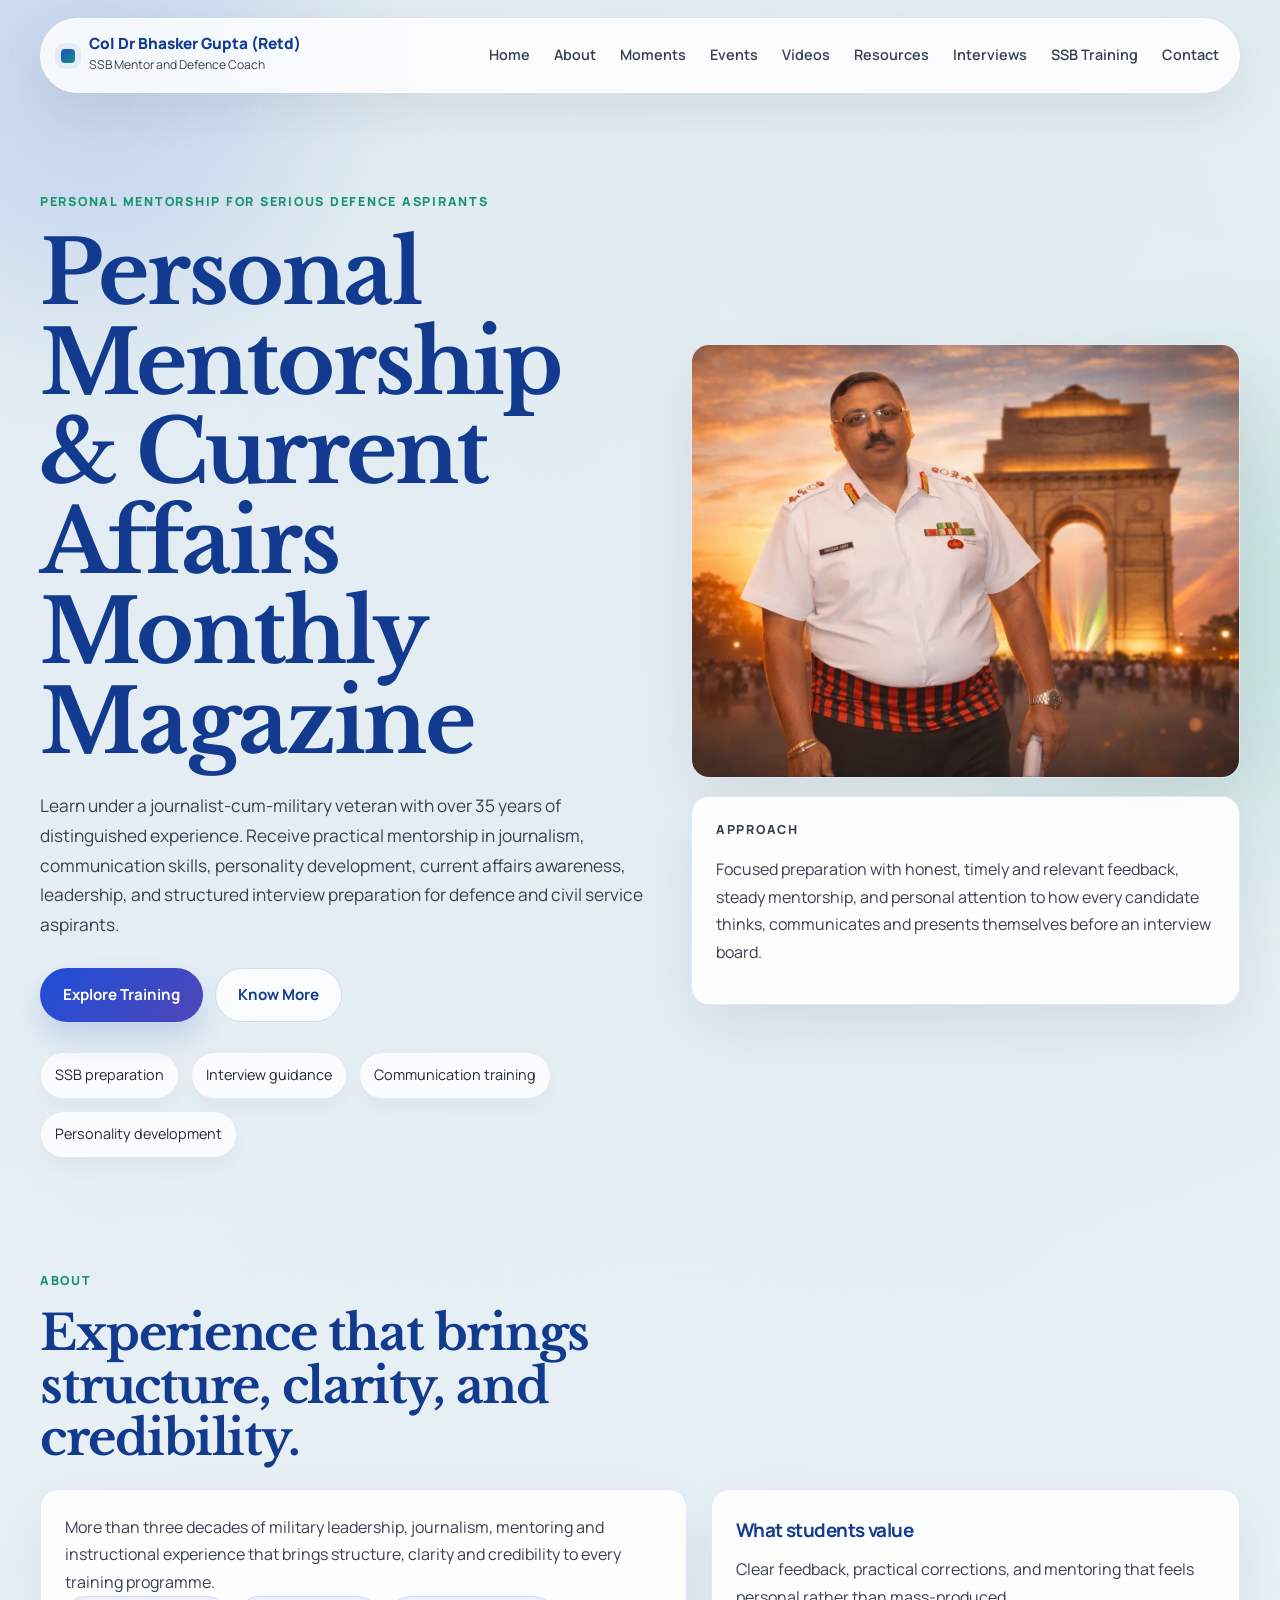
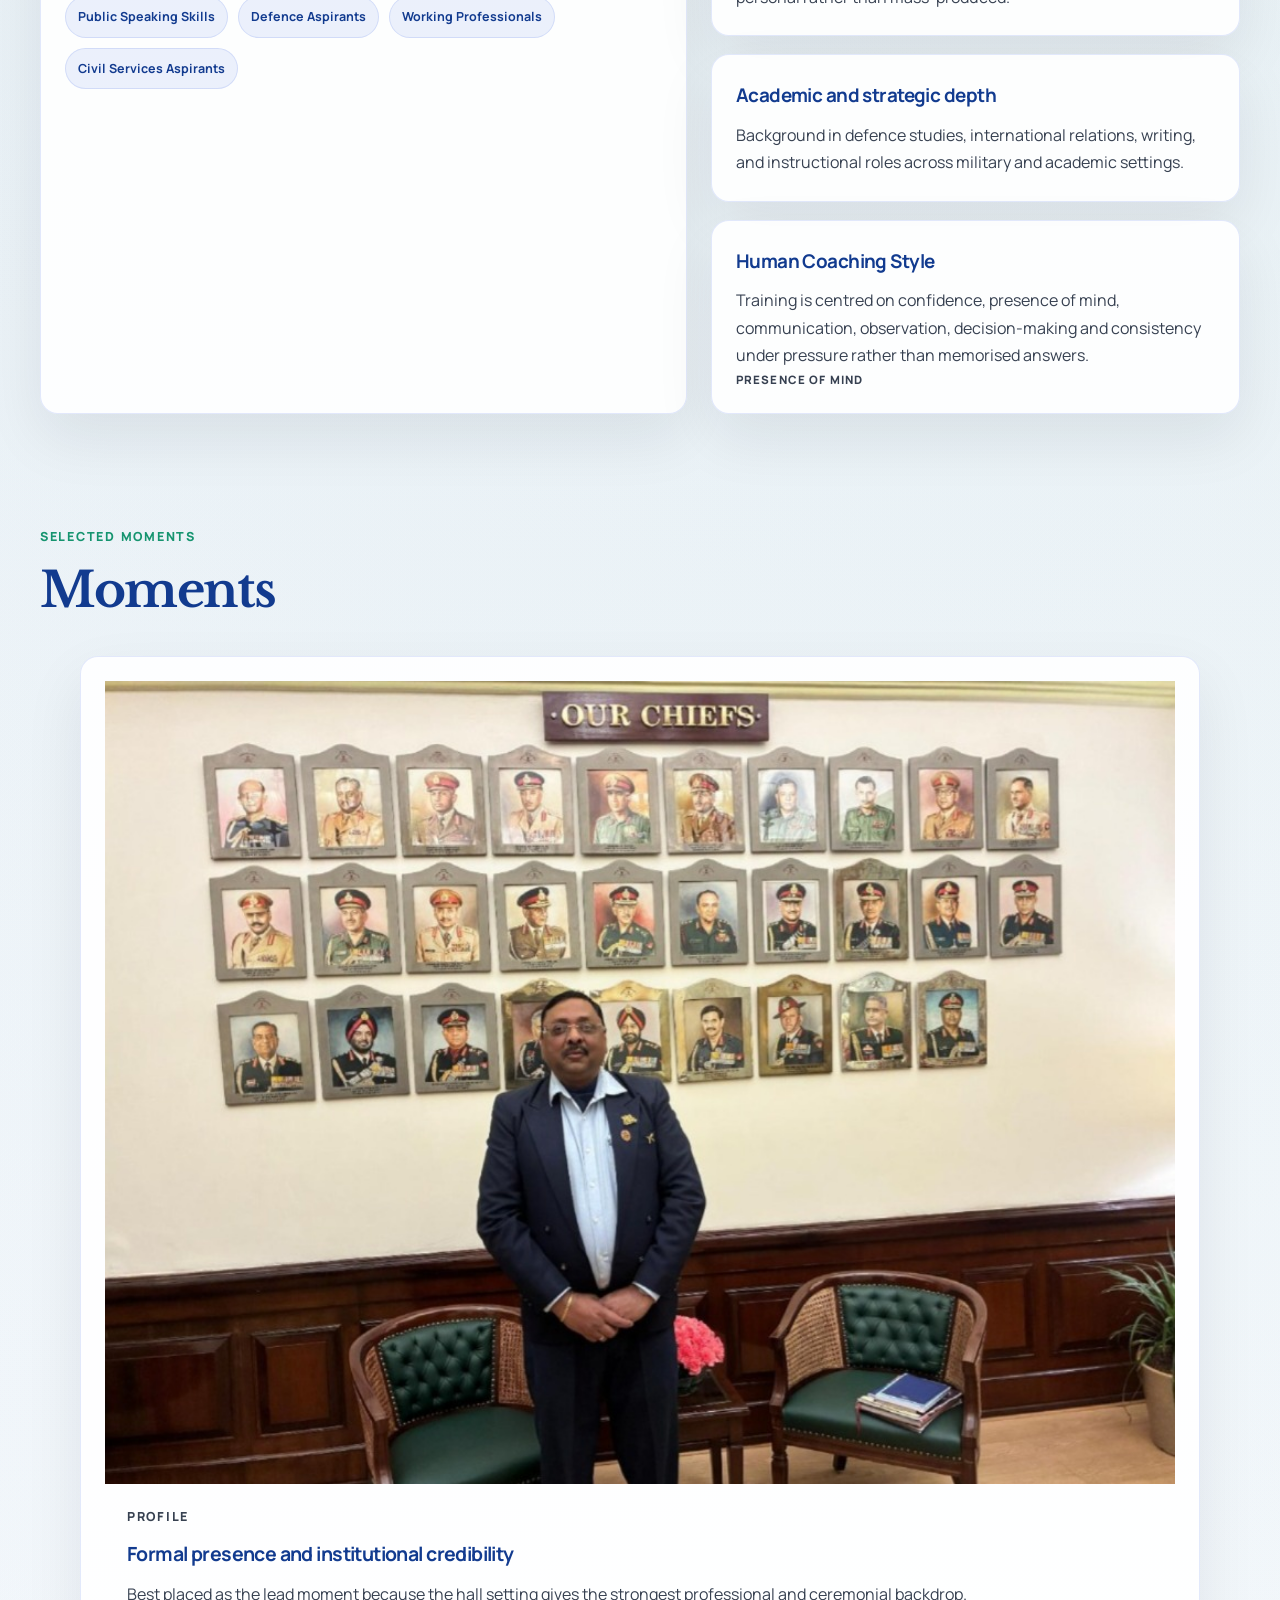
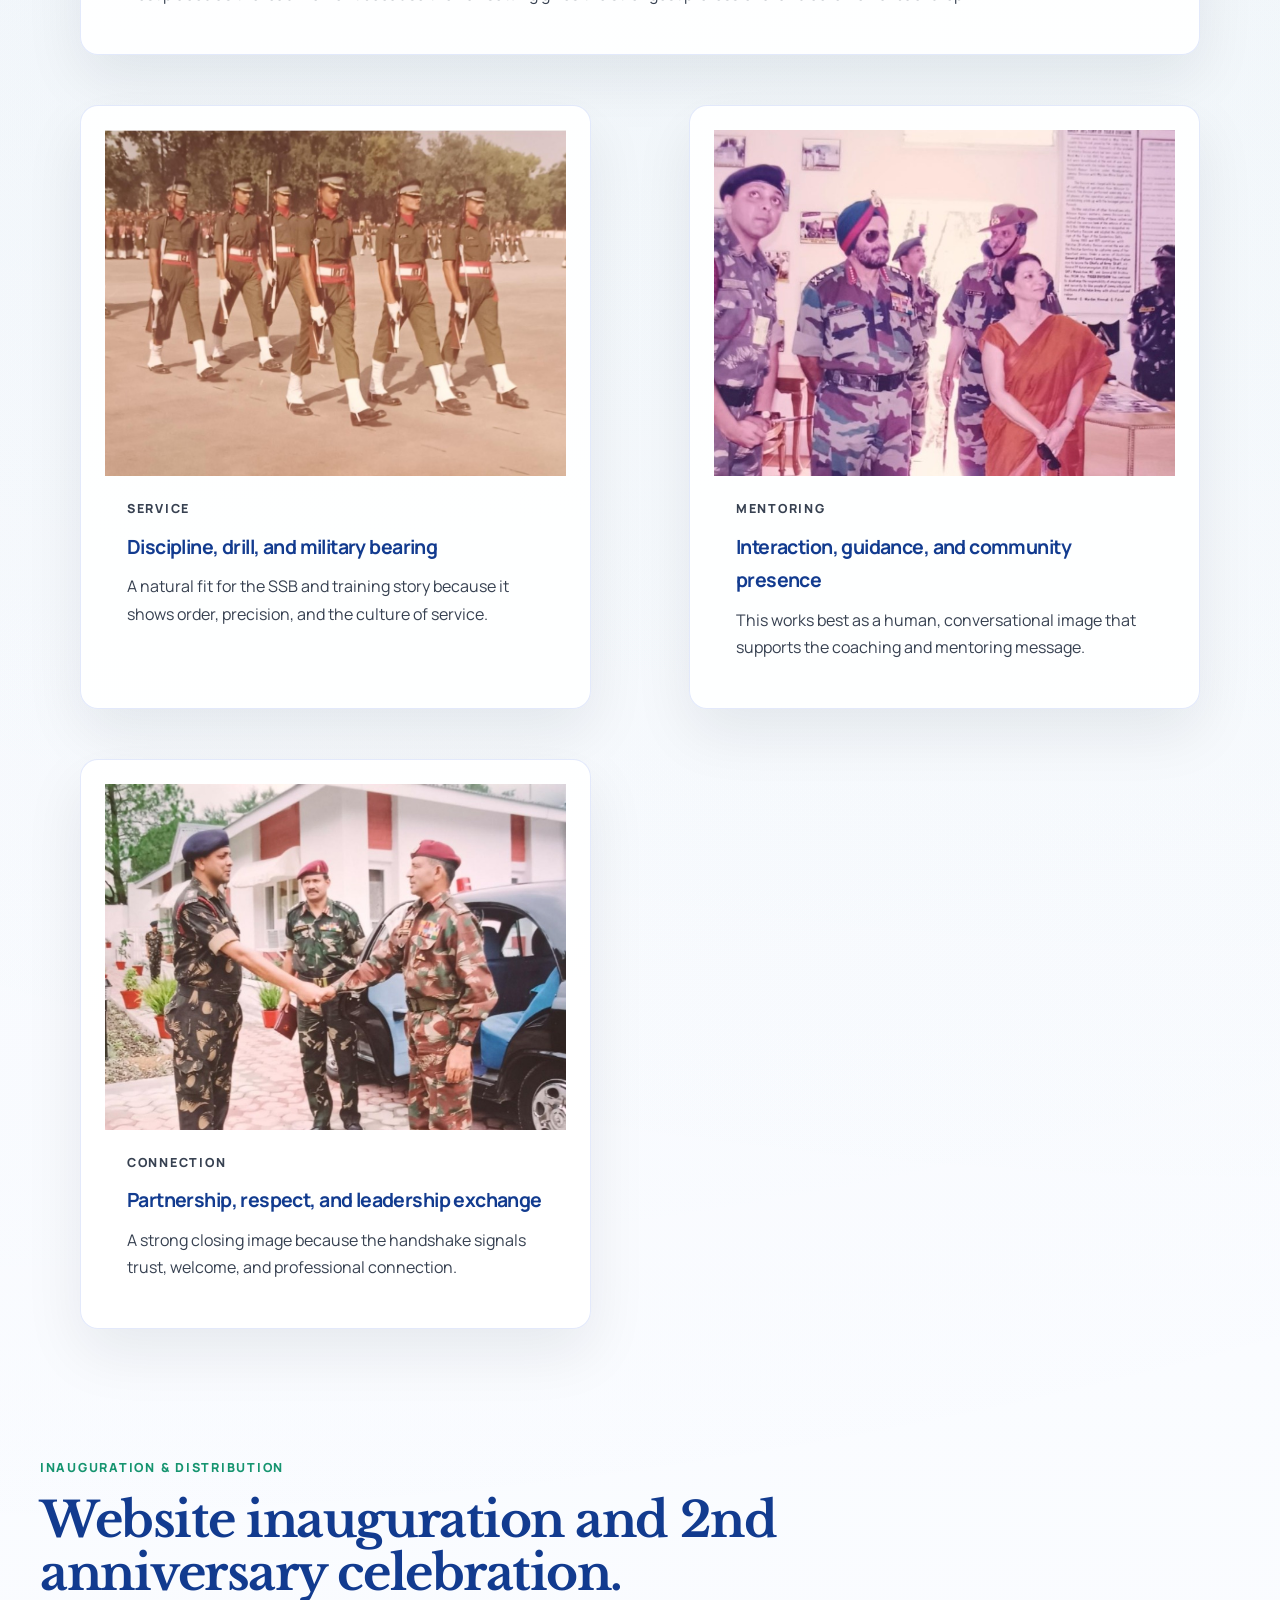
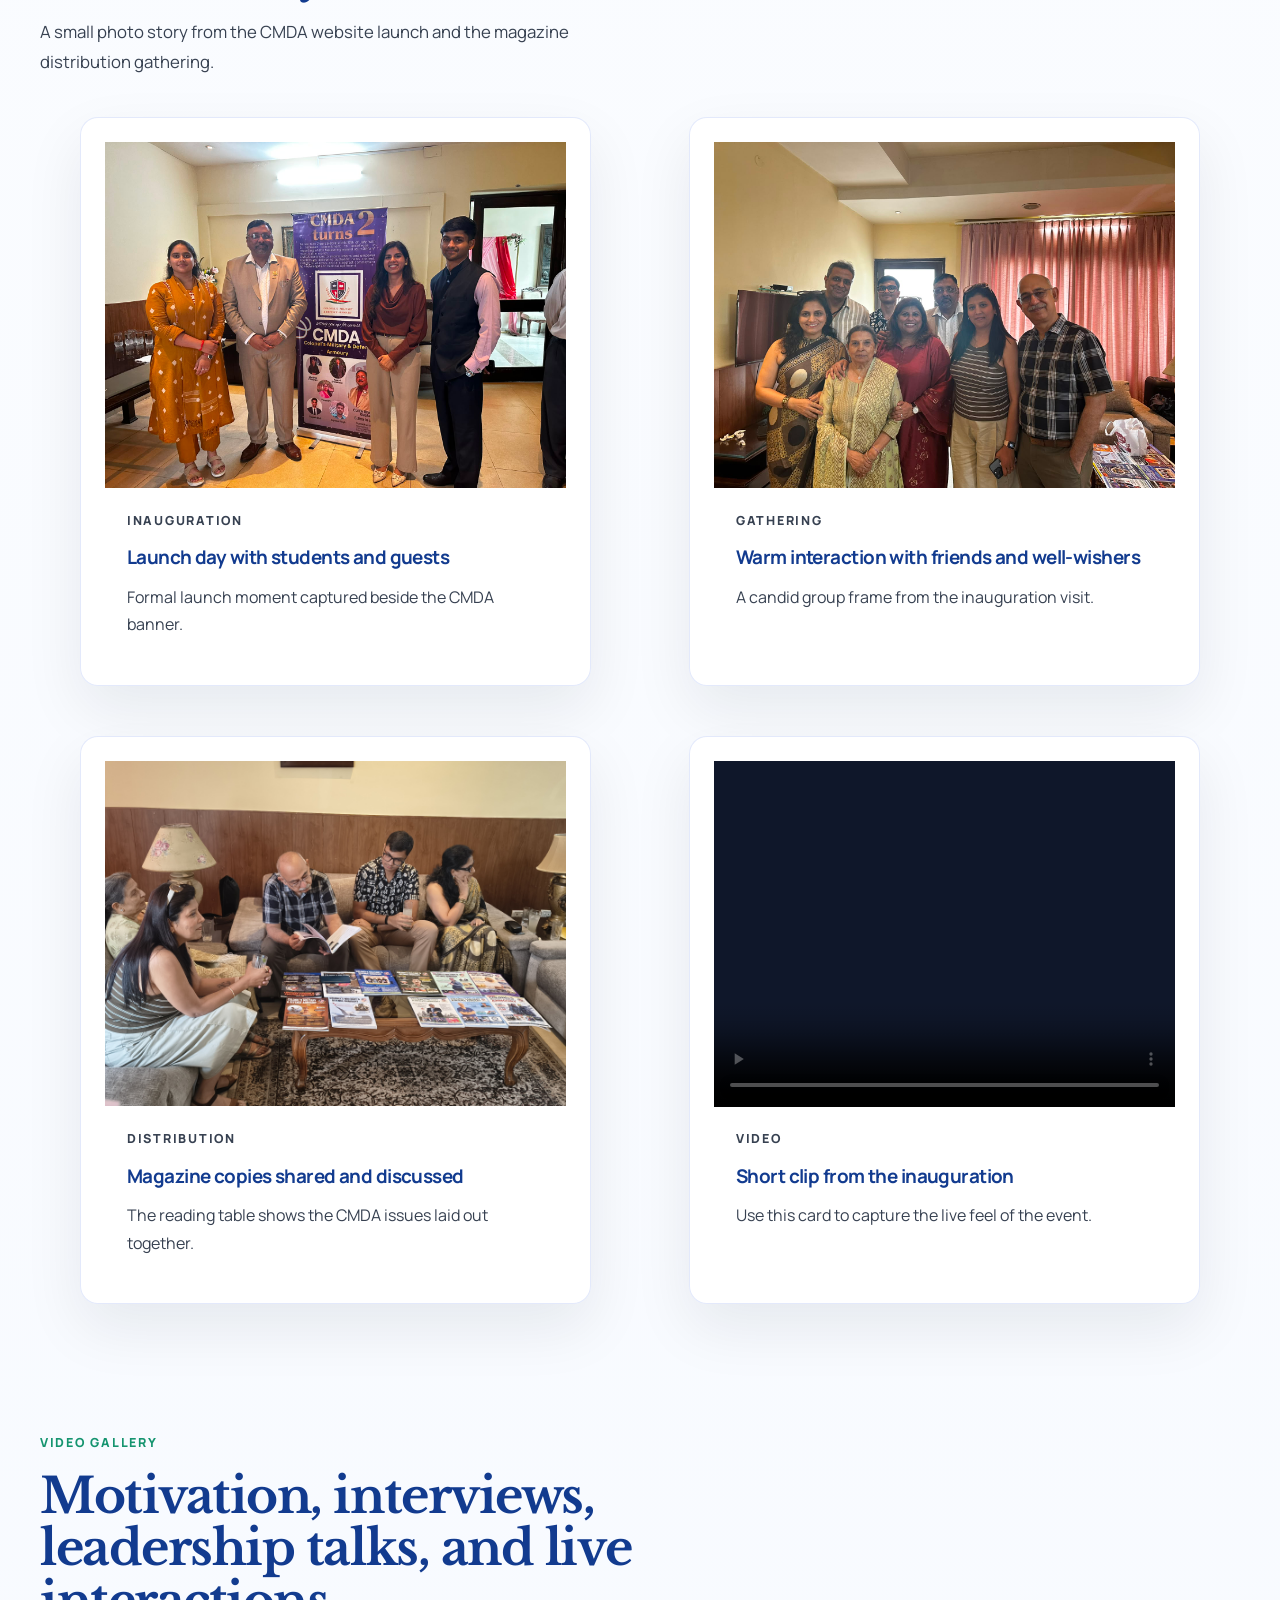
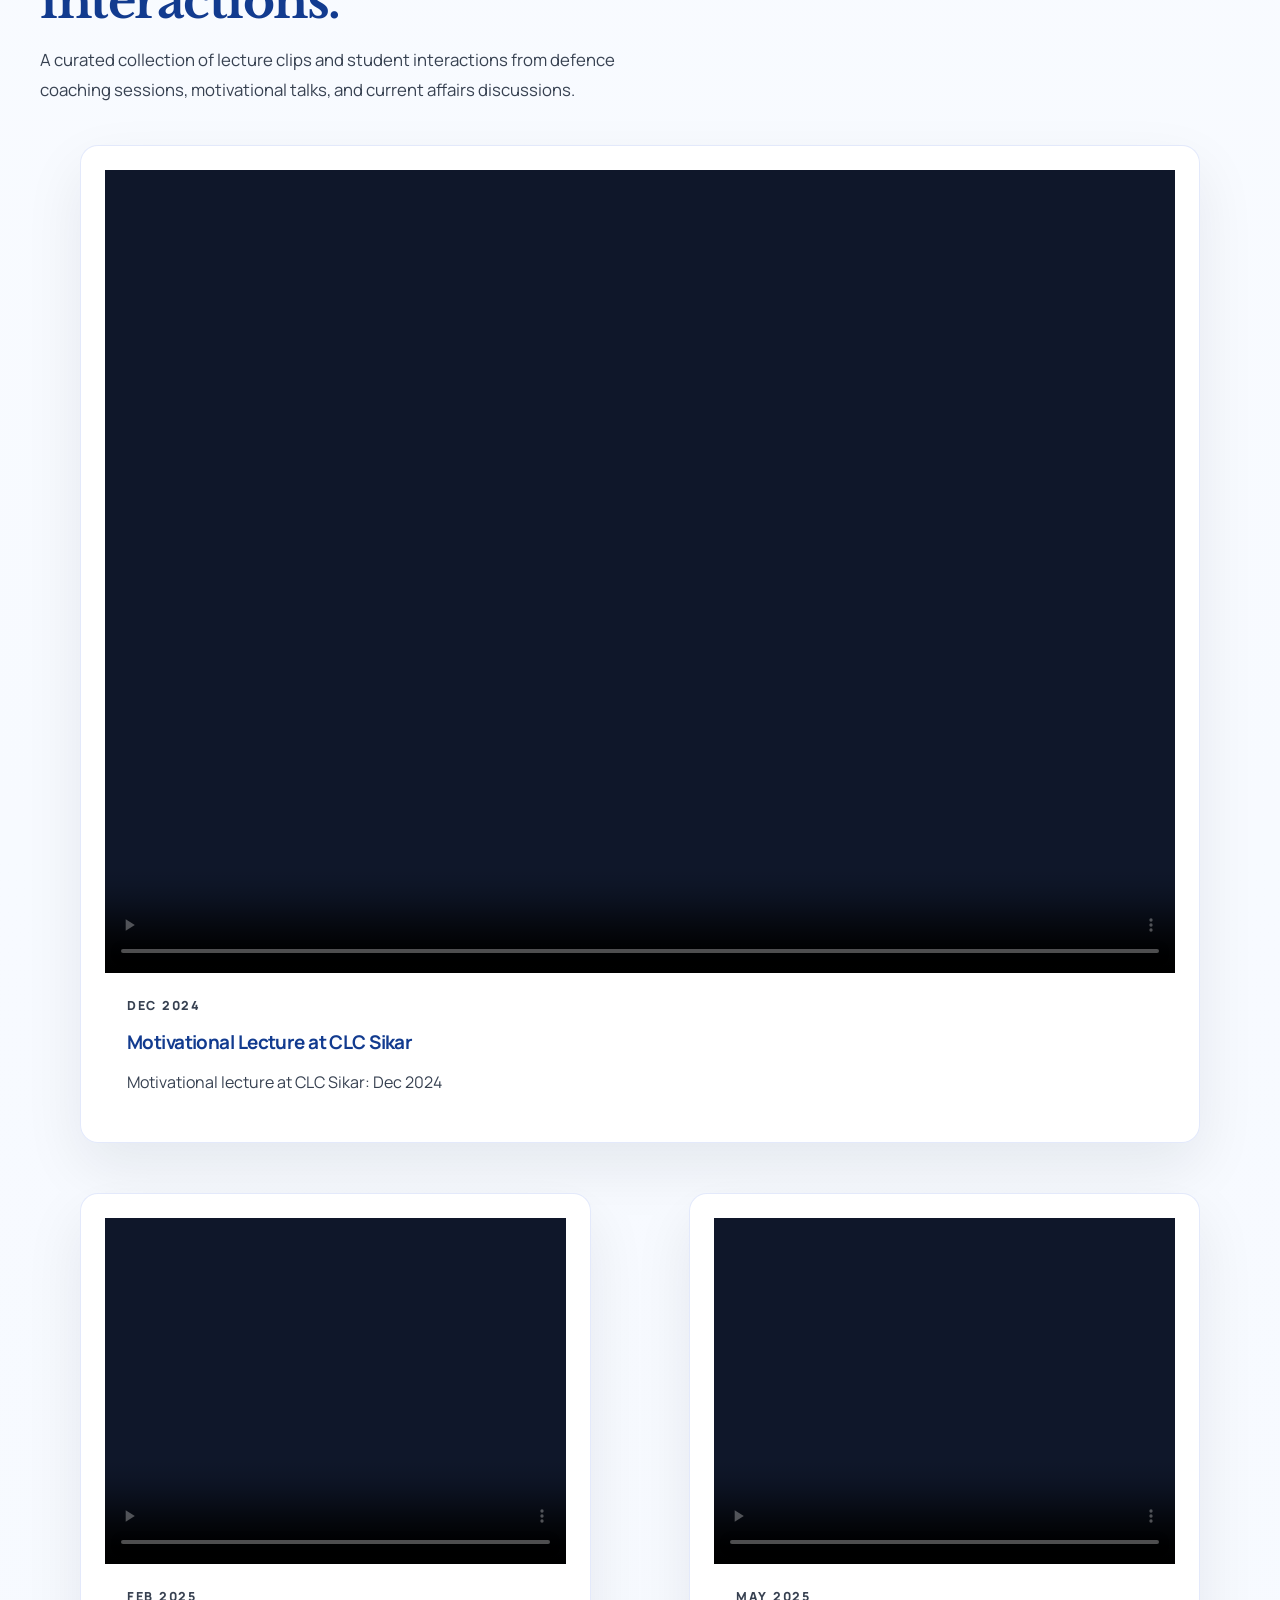
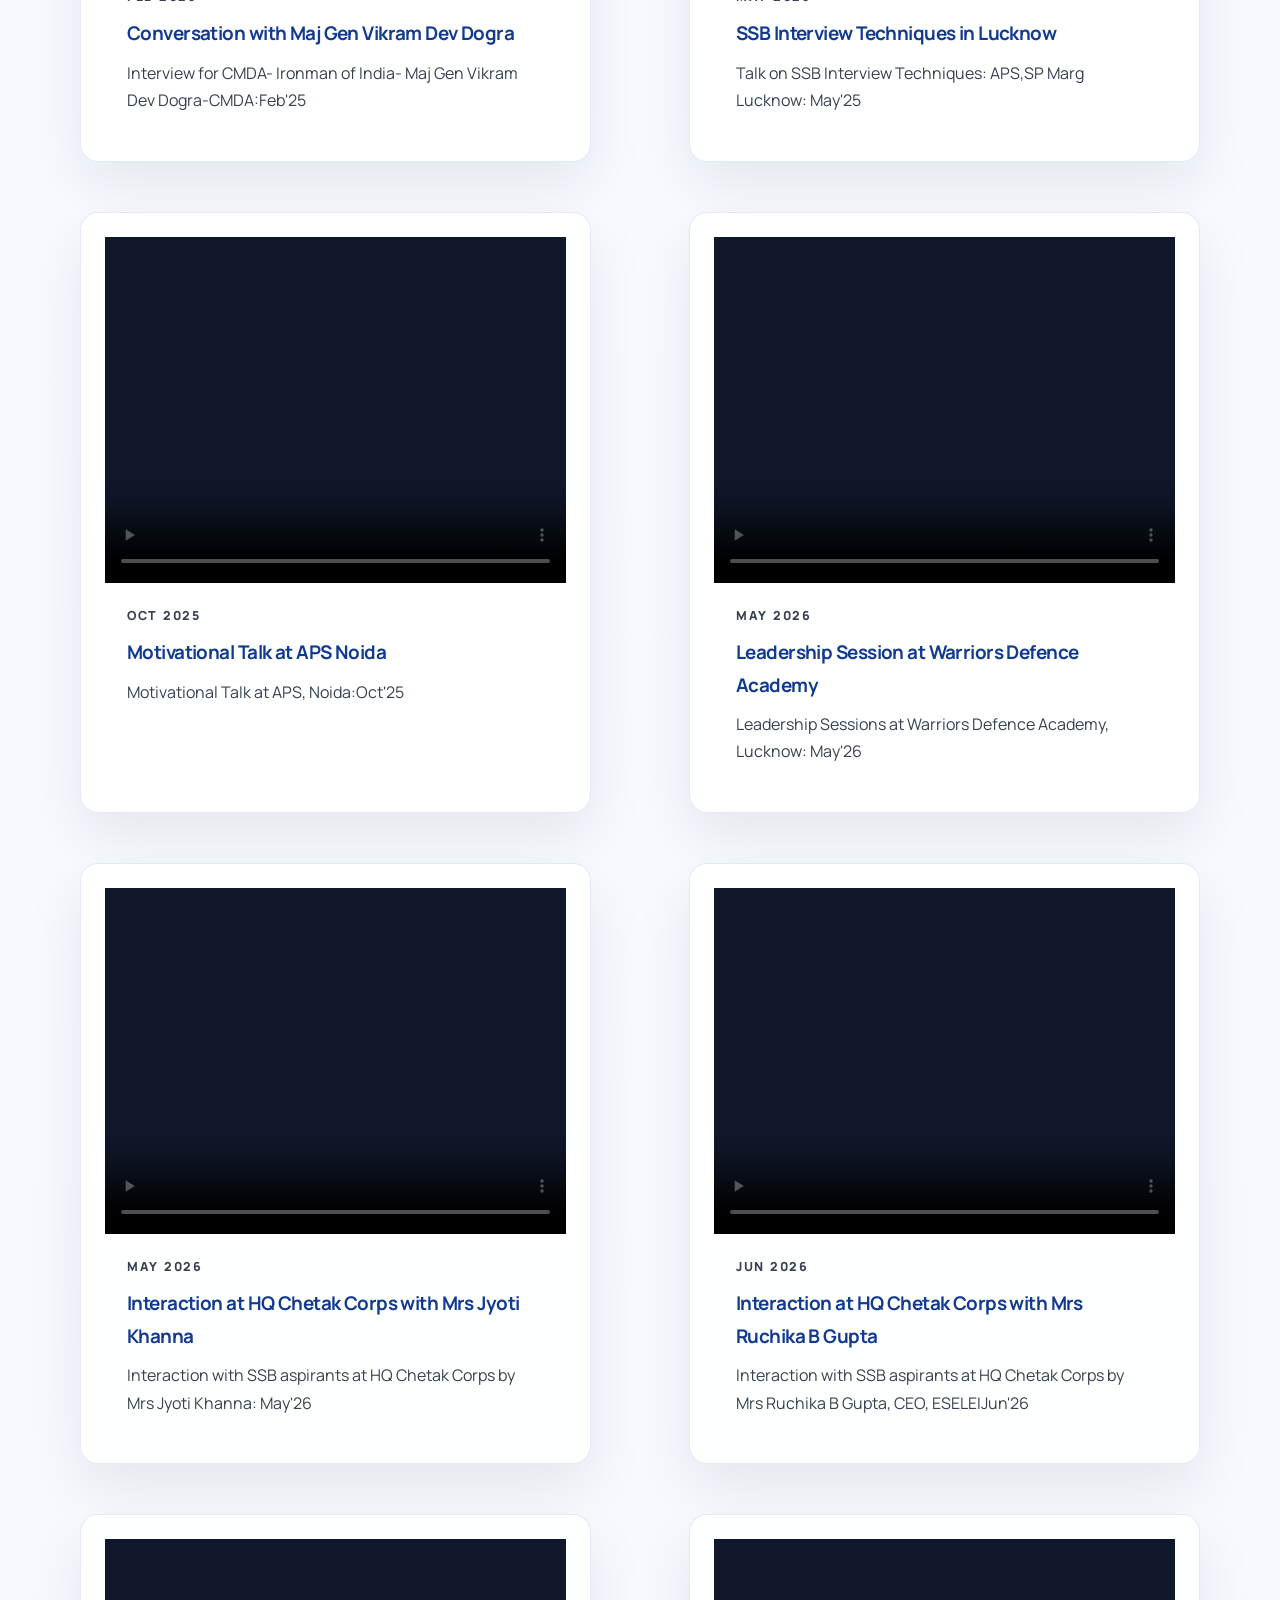
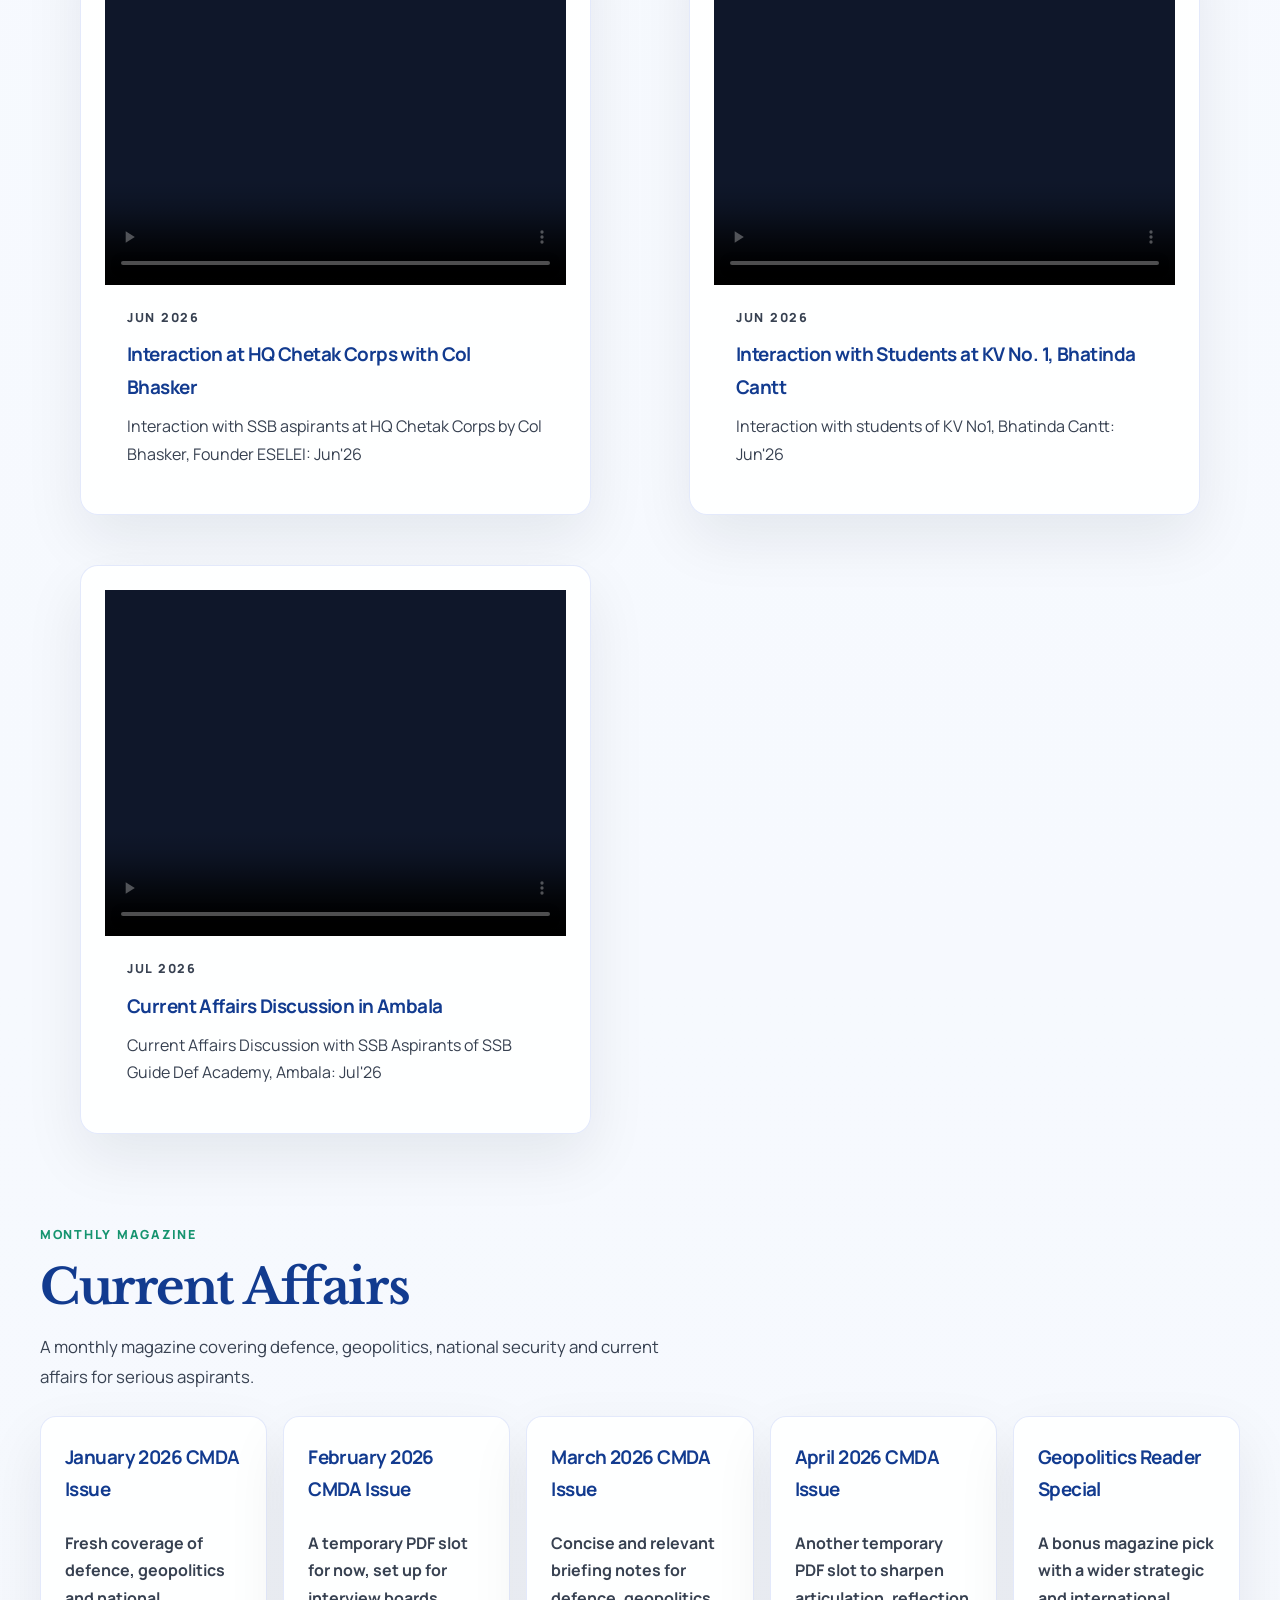
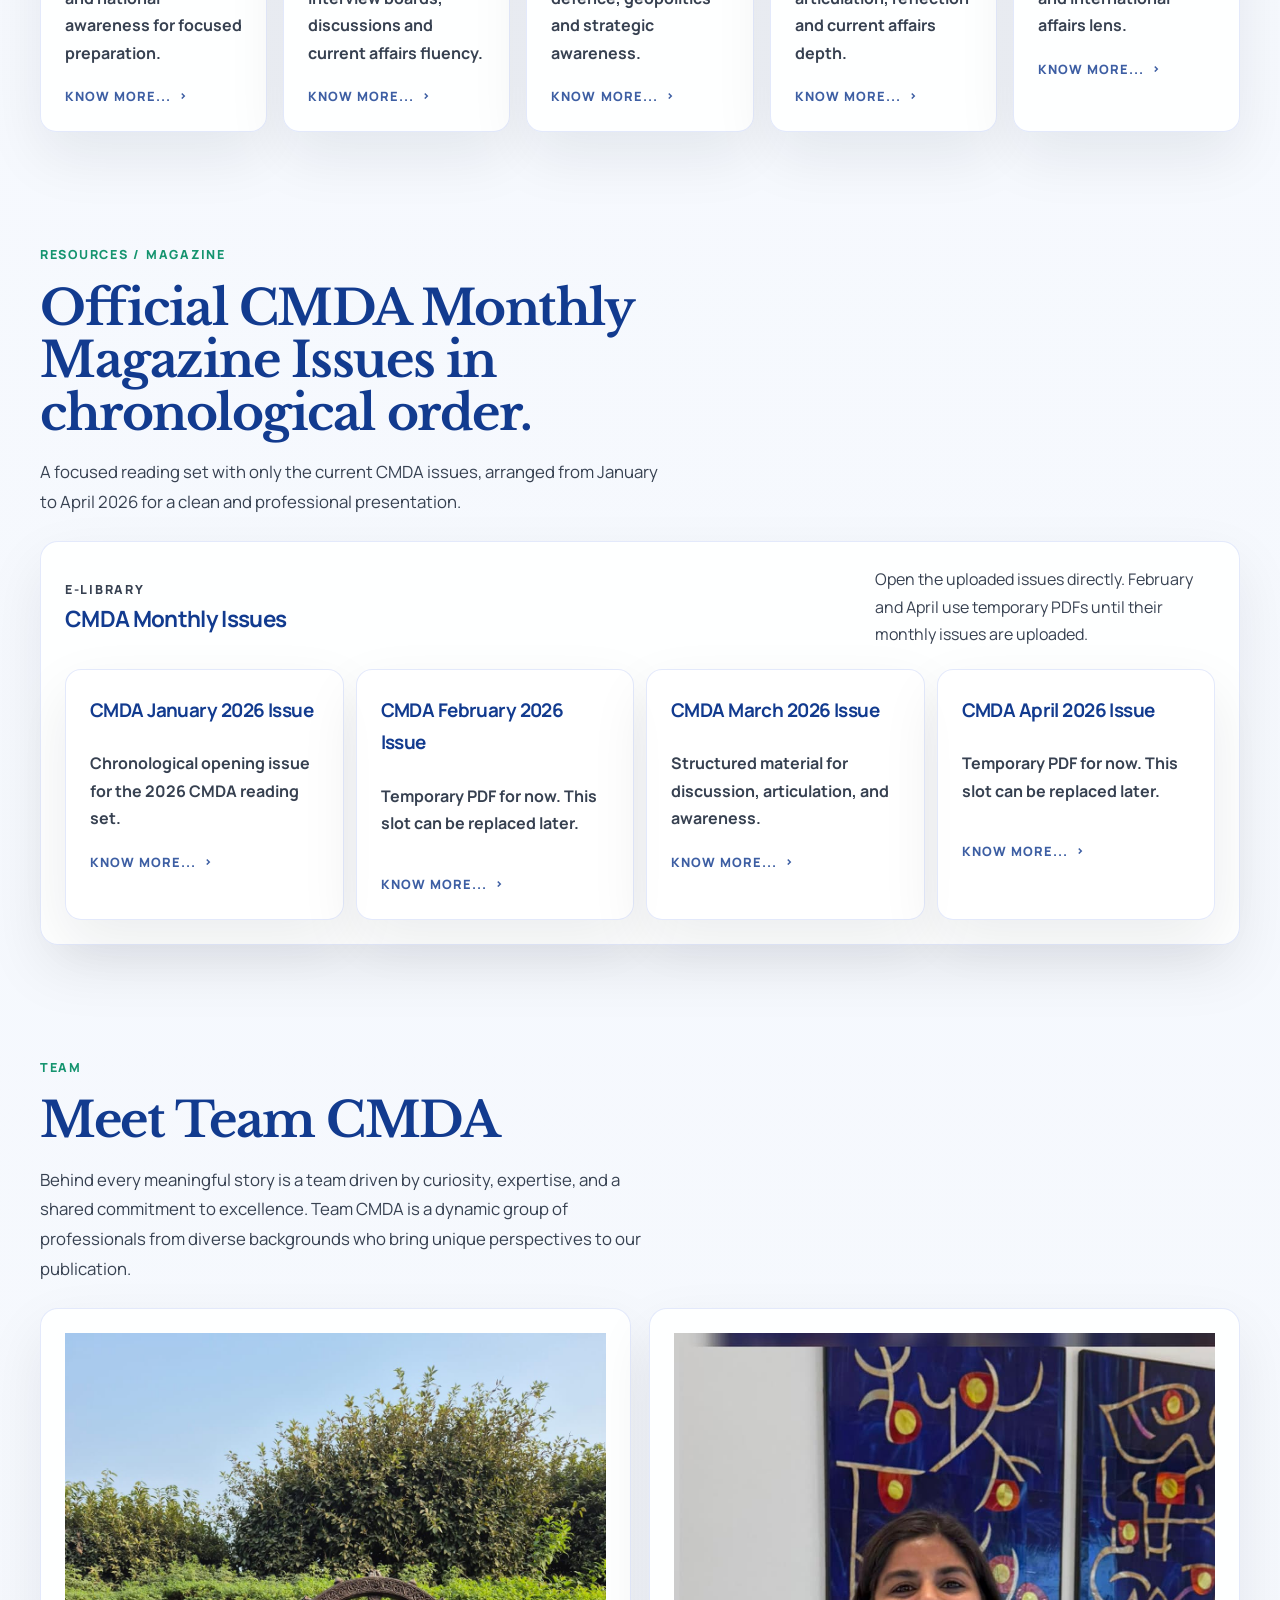
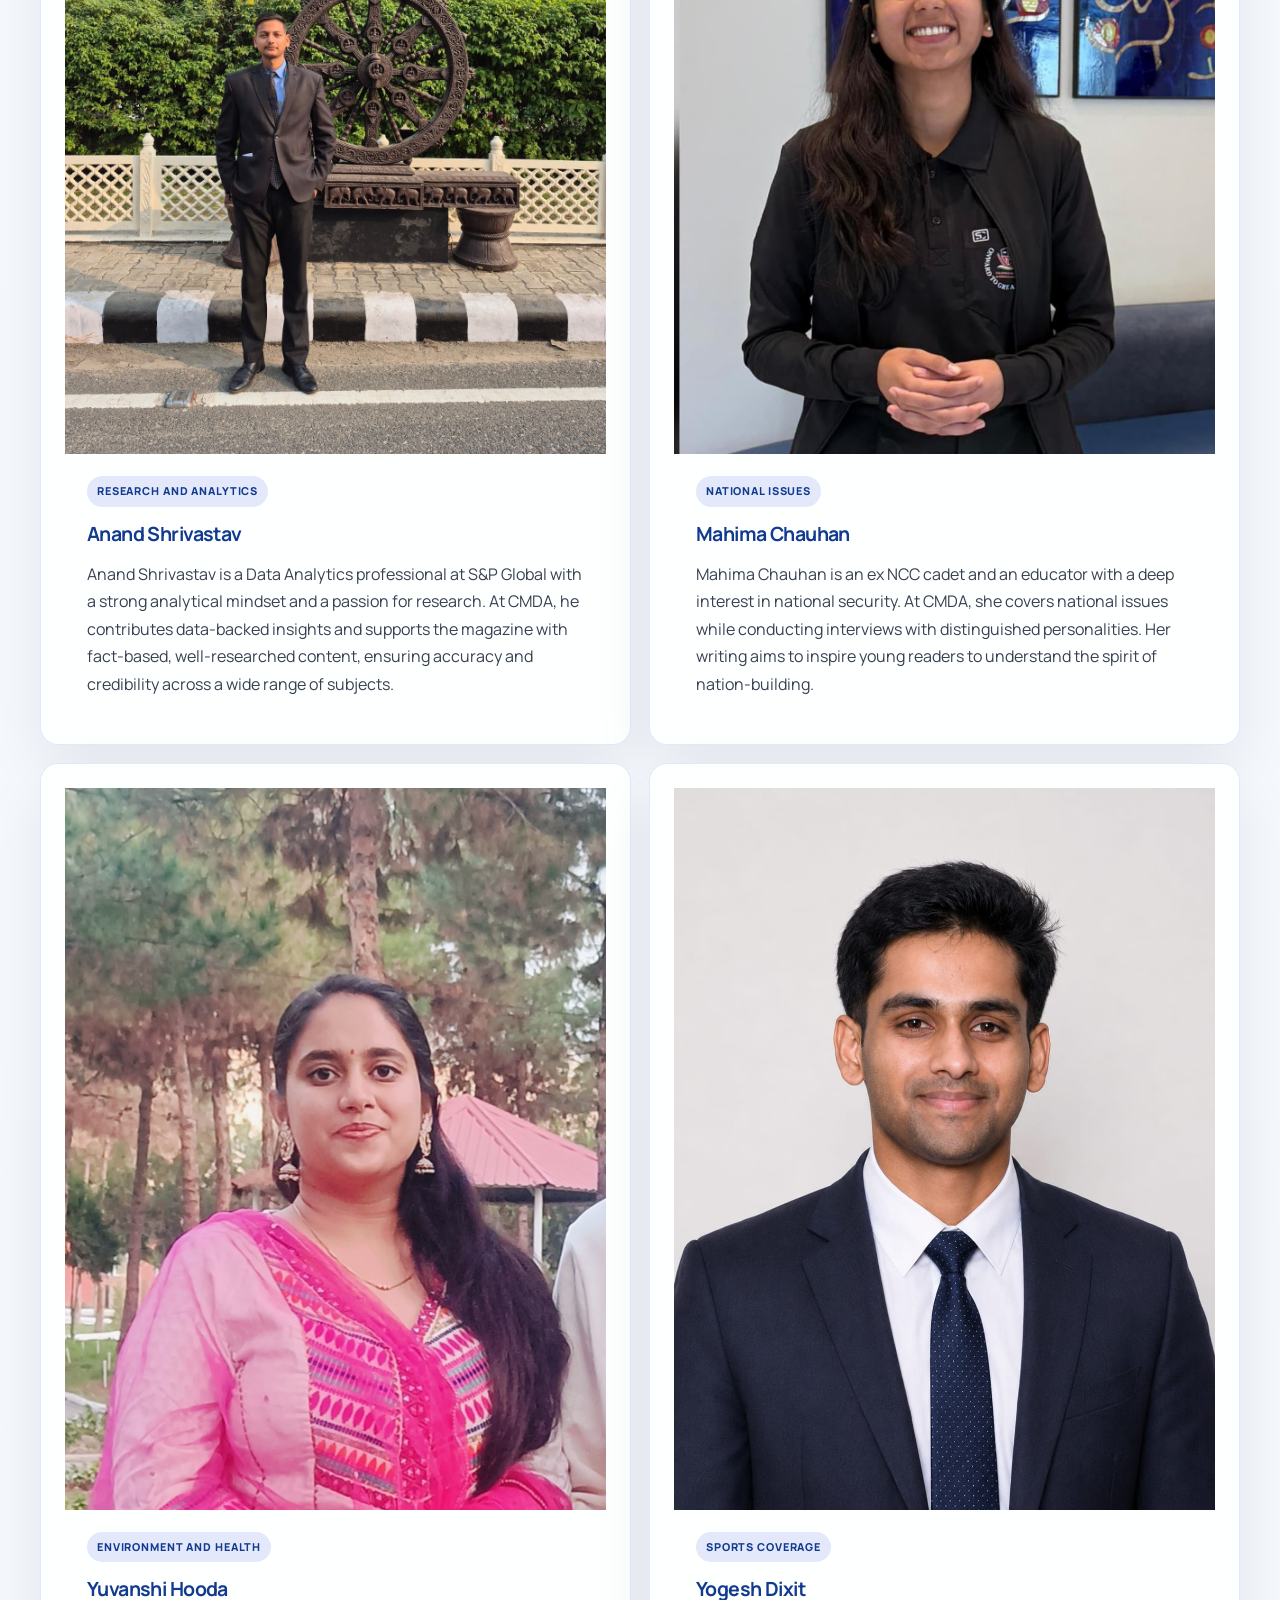
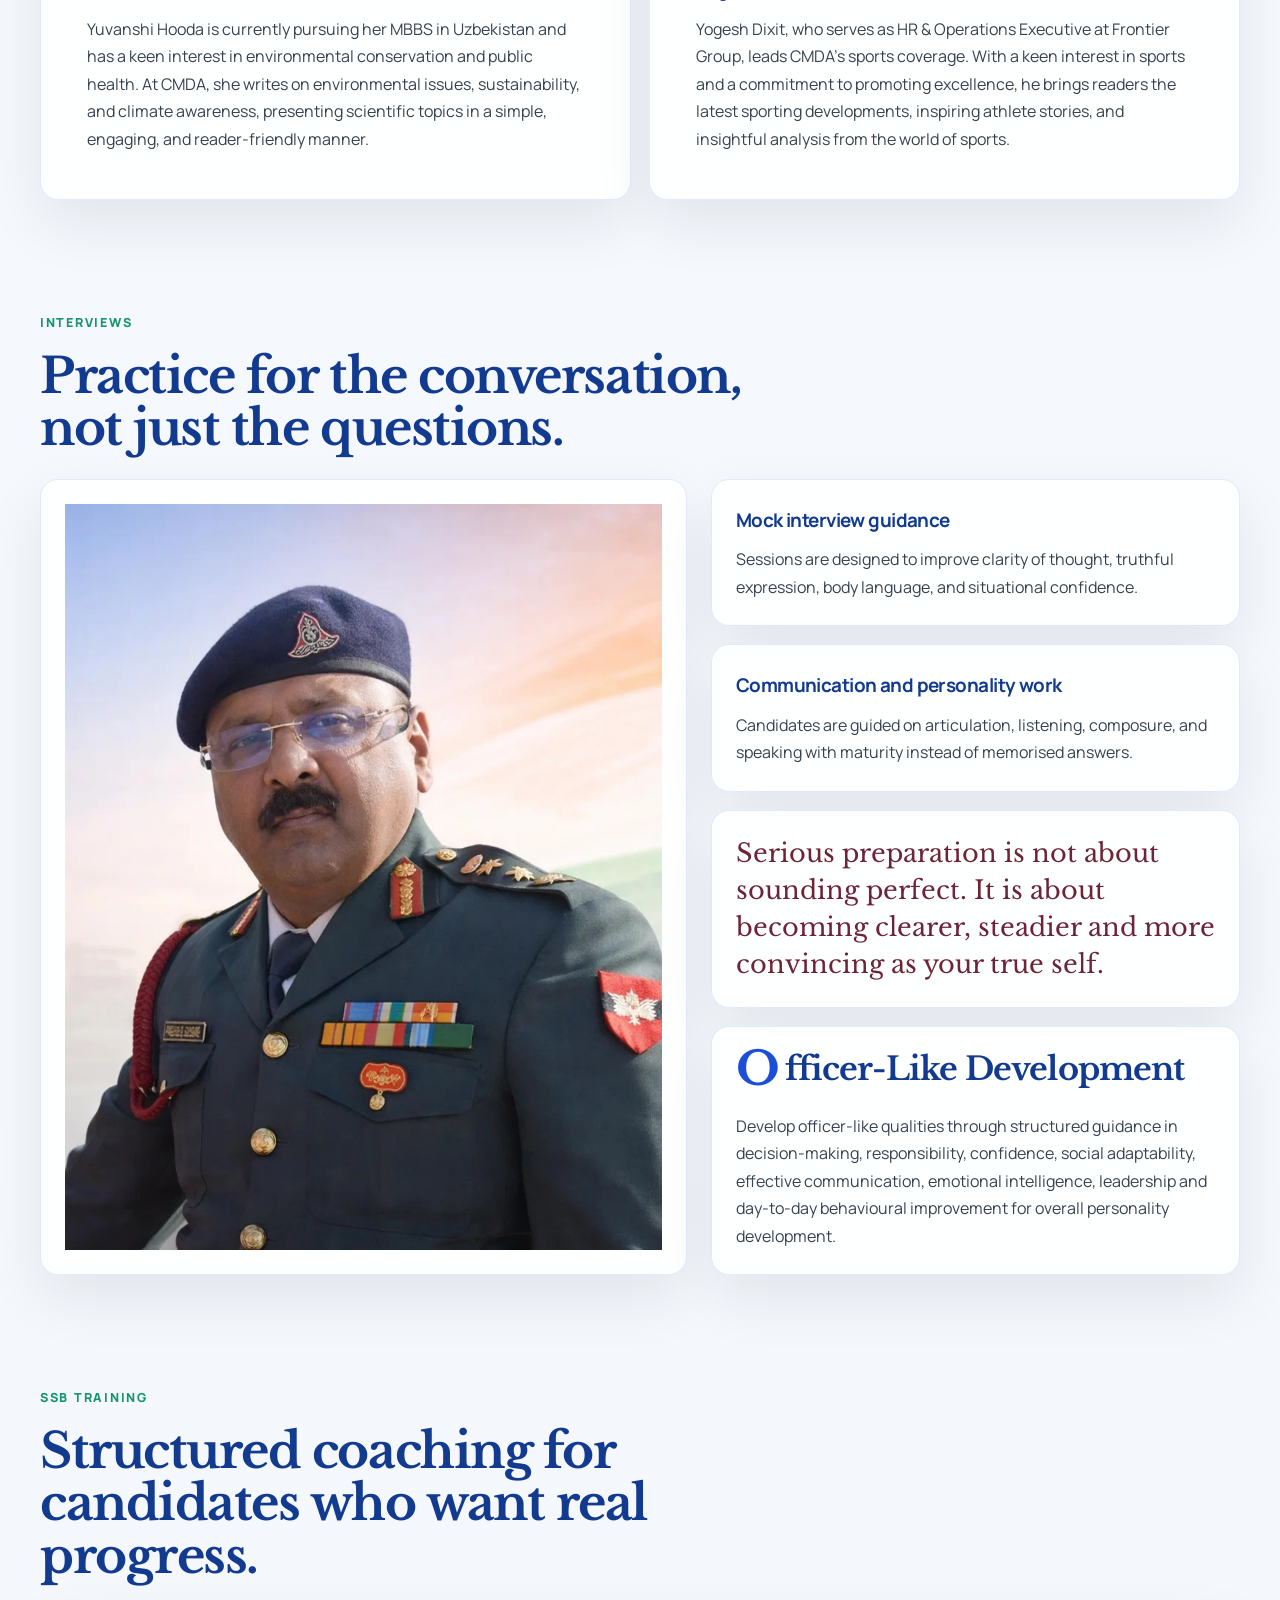
==== commit 623804a9: "Add files via upload" ====
--- a/index.html
+++ b/index.html
@@ -18,17 +18,25 @@
   </head>
   <body>
     <div class="page-shell">
-      <header class="site-header">
-        <a class="brand" href="#hero" aria-label="Col Dr Bhasker Gupta home">
-          <span class="brand-mark"></span>
-          <span class="brand-text">
-            <strong>Col Dr Bhasker Gupta (Retd)</strong>
-            <span>SSB Mentor and Defence Coach</span>
-          </span>
-        </a>
-
-        <nav class="site-nav" aria-label="Primary navigation">
-          <a href="#hero">Home</a>
+      <header class="site-header">
+        <div class="header-top">
+          <a class="brand" href="#hero" aria-label="Col Dr Bhasker Gupta home">
+            <span class="brand-mark"></span>
+            <span class="brand-text">
+              <strong>Col Dr Bhasker Gupta (Retd)</strong>
+              <span>SSB Mentor and Defence Coach</span>
+            </span>
+          </a>
+
+          <button class="nav-toggle" type="button" aria-label="Primary navigation">
+            <span></span>
+            <span></span>
+            <span></span>
+          </button>
+        </div>
+
+        <nav class="site-nav" aria-label="Primary navigation">
+          <a href="#hero">Home</a>
           <a href="#about">About</a>
           <a href="#moments">Moments</a>
           <a href="#events">Events</a>
@@ -745,15 +753,21 @@
             <article class="contact-card card">
               <p class="mini-label">Call</p>
               <div class="contact-call-row">
-                <a class="contact-link" href="tel:+919818992883">+91 98189 92883</a>
-                <a class="contact-whatsapp-link social-link social-link-whatsapp" href="https://wa.me/919818992883" target="_blank" rel="noopener noreferrer" aria-label="WhatsApp chat">
-                  <svg viewBox="0 0 24 24" aria-hidden="true">
-                    <path d="M12 4.5a7.5 7.5 0 0 0-6.45 11.34L5 20l4.28-1.13A7.5 7.5 0 1 0 12 4.5Z"></path>
-                    <path d="M9.4 8.7c.2-.45.4-.47.66-.46h.58c.2 0 .45-.08.7.53.26.6.88 2.08.95 2.23.07.15.12.33.02.53-.1.2-.15.33-.3.51-.15.18-.31.4-.45.54-.15.15-.3.3-.13.62.18.33.78 1.3 1.67 2.1 1.14 1.02 2.1 1.33 2.43 1.48.33.15.52.12.71-.07.19-.2.8-.92 1.02-1.24.22-.33.45-.27.76-.16.31.1 1.95.92 2.28 1.09.34.17.56.25.64.38.08.13.08.77-.19 1.51-.27.74-1.58 1.43-2.16 1.48-.58.05-1.16.12-3.92-.98-3.31-1.33-5.47-4.69-5.64-4.92-.17-.23-1.34-1.8-1.34-3.44 0-1.64.86-2.44 1.16-2.84Z"></path>
-                  </svg>
-                  <span>WhatsApp</span>
-                </a>
-              </div>
+                <a class="contact-link" href="tel:+919818992883">+91 98189 92883</a>
+                <a class="contact-whatsapp-link social-link social-link-whatsapp" href="https://wa.me/919818992883" target="_blank" rel="noopener noreferrer" aria-label="WhatsApp chat">
+                  <svg class="whatsapp-icon" viewBox="0 0 24 24" aria-hidden="true">
+                    <defs>
+                      <linearGradient id="whatsapp-grad" x1="5" y1="4.5" x2="19" y2="19.5" gradientUnits="userSpaceOnUse">
+                        <stop offset="0" stop-color="#25D366" />
+                        <stop offset="1" stop-color="#128C7E" />
+                      </linearGradient>
+                    </defs>
+                    <circle class="whatsapp-badge" cx="12" cy="12" r="10.25"></circle>
+                    <path class="whatsapp-handset" d="M9.84 8.63c.18-.36.37-.46.62-.46h.46c.19 0 .37.08.49.25l.61 1.33c.1.25.1.48 0 .68l-.38.58c-.09.16-.11.33-.02.49.28.55.75 1.12 1.32 1.58.58.48 1.22.81 1.83.98.18.05.34.01.5-.11l.56-.44c.16-.12.37-.16.55-.1l1.32.53c.18.07.27.22.27.42v.4c0 .27-.12.48-.44.65l-.45.27c-.35.2-.85.34-1.47.28-1.25-.11-2.55-.71-3.91-1.81-1.34-1.09-2.33-2.42-2.95-3.75-.32-.68-.24-1.17-.04-1.57l.31-.49Z"></path>
+                  </svg>
+                  <span>WhatsApp</span>
+                </a>
+              </div>
             </article>
 
             <article class="contact-card card accent-emerald">
--- a/styles.css
+++ b/styles.css
@@ -79,11 +79,11 @@
   background: var(--emerald);
 }
 
-.site-header {
-  width: min(var(--max-width), calc(100% - 32px));
-  margin: 18px auto 0;
-  padding: 16px 20px;
-  display: flex;
+.site-header {
+  width: min(var(--max-width), calc(100% - 32px));
+  margin: 18px auto 0;
+  padding: 16px 20px;
+  display: flex;
   align-items: center;
   justify-content: space-between;
   gap: 18px;
@@ -93,17 +93,21 @@
   border: 1px solid rgba(255, 255, 255, 0.75);
   background: rgba(255, 255, 255, 0.82);
   backdrop-filter: blur(18px);
-  border-radius: 999px;
-  box-shadow: 0 18px 48px rgba(23, 34, 53, 0.08);
-}
-
-.brand {
-  display: inline-flex;
-  align-items: center;
-  gap: 14px;
-  text-decoration: none;
-  min-width: 0;
-}
+  border-radius: 999px;
+  box-shadow: 0 18px 48px rgba(23, 34, 53, 0.08);
+}
+
+.header-top {
+  display: contents;
+}
+
+.brand {
+  display: inline-flex;
+  align-items: center;
+  gap: 14px;
+  text-decoration: none;
+  min-width: 0;
+}
 
 .brand-mark {
   width: 14px;
@@ -114,28 +118,56 @@
   flex: 0 0 auto;
 }
 
-.brand-text {
-  display: grid;
-  gap: 2px;
-}
-
-.brand-text strong {
-  font-size: 0.96rem;
-  line-height: 1.2;
-}
+.brand-text {
+  display: grid;
+  gap: 2px;
+  min-width: 0;
+}
+
+.brand-text strong {
+  font-size: 0.96rem;
+  line-height: 1.2;
+  white-space: nowrap;
+}
 
 .brand-text span {
   font-size: 0.76rem;
   color: var(--muted);
 }
 
-.site-nav {
-  display: flex;
-  align-items: center;
-  justify-content: center;
-  gap: 24px;
-  flex-wrap: wrap;
-}
+.site-nav {
+  display: flex;
+  align-items: center;
+  justify-content: center;
+  gap: 24px;
+  flex-wrap: wrap;
+}
+
+.nav-toggle {
+  display: none;
+  align-items: center;
+  justify-content: center;
+  width: 42px;
+  height: 42px;
+  padding: 0;
+  border: 0;
+  border-radius: 14px;
+  background: transparent;
+  color: var(--royal-deep);
+  cursor: default;
+}
+
+.nav-toggle span {
+  display: block;
+  width: 22px;
+  height: 2px;
+  border-radius: 999px;
+  background: currentColor;
+}
+
+.nav-toggle span + span {
+  margin-top: 4px;
+}
 
 .site-nav a {
   position: relative;
@@ -1225,15 +1257,32 @@
   border-color: rgba(18, 140, 126, 0.16);
 }
 
-.social-link-whatsapp:hover {
-  border-color: rgba(18, 140, 126, 0.28);
-}
-
-.social-link svg {
-  width: 18px;
-  height: 18px;
-  stroke: currentColor;
-  fill: none;
+.social-link-whatsapp:hover {
+  border-color: rgba(18, 140, 126, 0.28);
+}
+
+.social-link-whatsapp .whatsapp-icon {
+  width: 20px;
+  height: 20px;
+  overflow: visible;
+  filter: drop-shadow(0 1px 1px rgba(0, 0, 0, 0.12));
+}
+
+.social-link-whatsapp .whatsapp-badge {
+  fill: url(#whatsapp-grad);
+  stroke: none;
+}
+
+.social-link-whatsapp .whatsapp-handset {
+  fill: #ffffff;
+  stroke: none;
+}
+
+.social-link svg {
+  width: 18px;
+  height: 18px;
+  stroke: currentColor;
+  fill: none;
   stroke-width: 1.8;
   stroke-linecap: round;
   stroke-linejoin: round;
@@ -1477,11 +1526,11 @@
   }
 }
 
-@media (max-width: 1120px) {
-  .site-header {
-    border-radius: 28px;
-    align-items: flex-start;
-  }
+@media (max-width: 1120px) {
+  .site-header {
+    border-radius: 28px;
+    align-items: flex-start;
+  }
 
   .header-cta {
     display: none;
@@ -1503,15 +1552,15 @@
   }
 }
 
-@media (max-width: 820px) {
-  .site-header {
-    margin-top: 12px;
-    padding: 18px;
-  }
-
-  .site-nav {
-    gap: 14px 18px;
-    justify-content: flex-start;
+@media (max-width: 820px) {
+  .site-header {
+    margin-top: 12px;
+    padding: 18px 18px 16px;
+  }
+
+  .site-nav {
+    gap: 14px 18px;
+    justify-content: flex-start;
   }
 
   main {
@@ -1569,18 +1618,84 @@
   }
 }
 
-@media (max-width: 560px) {
-  body {
-    line-height: 1.55;
-  }
-
-  .brand-text span {
-    display: none;
-  }
-
-  section {
-    padding: 32px 0;
-  }
+@media (max-width: 560px) {
+  body {
+    line-height: 1.55;
+  }
+
+  .site-header {
+    width: calc(100% - 24px);
+    padding: 16px 16px 18px;
+    border-radius: 28px;
+    gap: 12px;
+    flex-direction: column;
+    align-items: stretch;
+  }
+
+  .header-top {
+    display: flex;
+    align-items: center;
+    justify-content: space-between;
+    gap: 12px;
+    width: 100%;
+  }
+
+  .nav-toggle {
+    display: inline-flex;
+    flex: 0 0 auto;
+  }
+
+  .brand {
+    min-width: 0;
+    max-width: calc(100% - 56px);
+  }
+
+  .brand-mark {
+    width: 16px;
+    height: 16px;
+    box-shadow: 0 0 0 5px rgba(31, 77, 184, 0.08);
+  }
+
+  .brand-text {
+    display: block;
+    overflow: hidden;
+  }
+
+  .brand-text strong {
+    display: block;
+    max-width: 100%;
+    font-size: 0.95rem;
+    line-height: 1.05;
+    white-space: nowrap;
+    overflow: hidden;
+    text-overflow: ellipsis;
+  }
+
+  .brand-text span {
+    display: none;
+  }
+
+  .site-nav {
+    width: 100%;
+    display: flex;
+    flex-wrap: wrap;
+    justify-content: flex-start;
+    gap: 14px 24px;
+    padding-top: 2px;
+  }
+
+  .site-nav a {
+    font-size: 0.92rem;
+    font-weight: 700;
+  }
+
+  .site-nav a::after {
+    display: none;
+  }
+
+  section {
+    padding: 32px 0;
+  }
 
   .card,
   .about-story,
